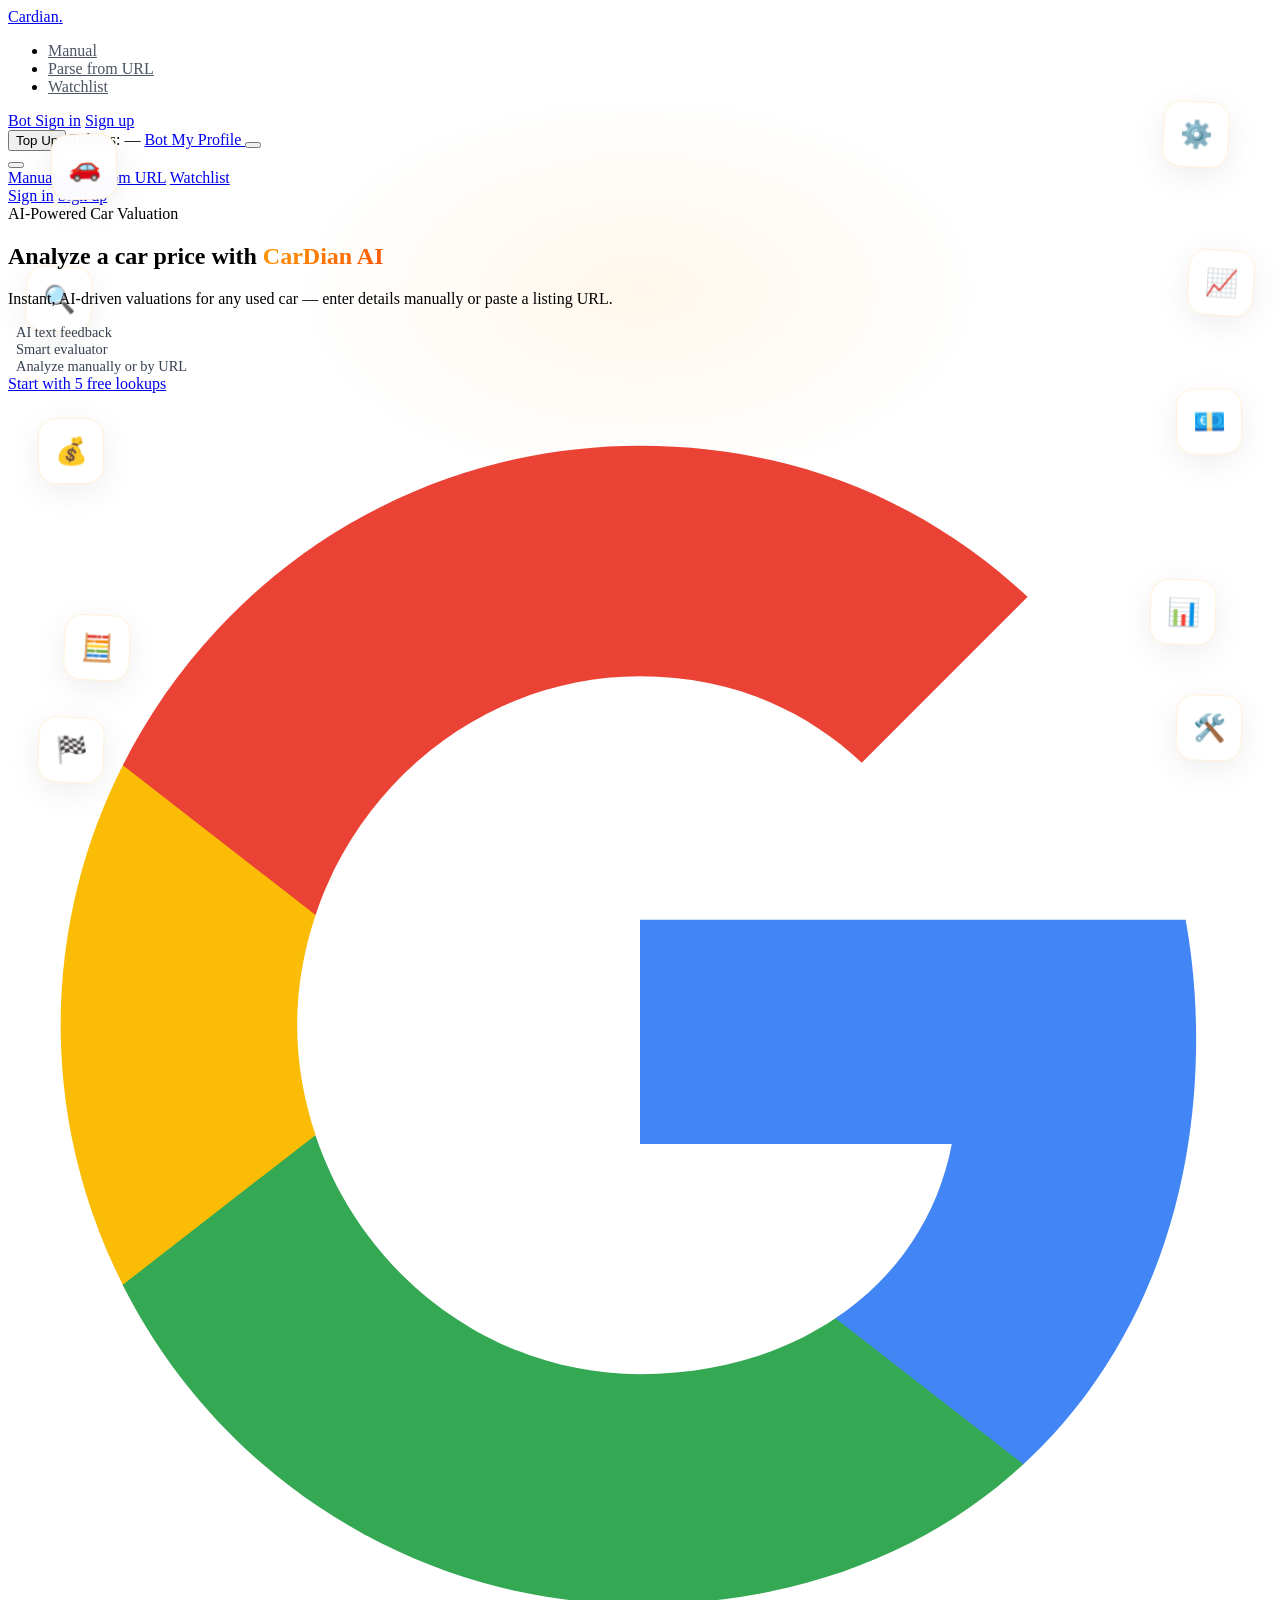
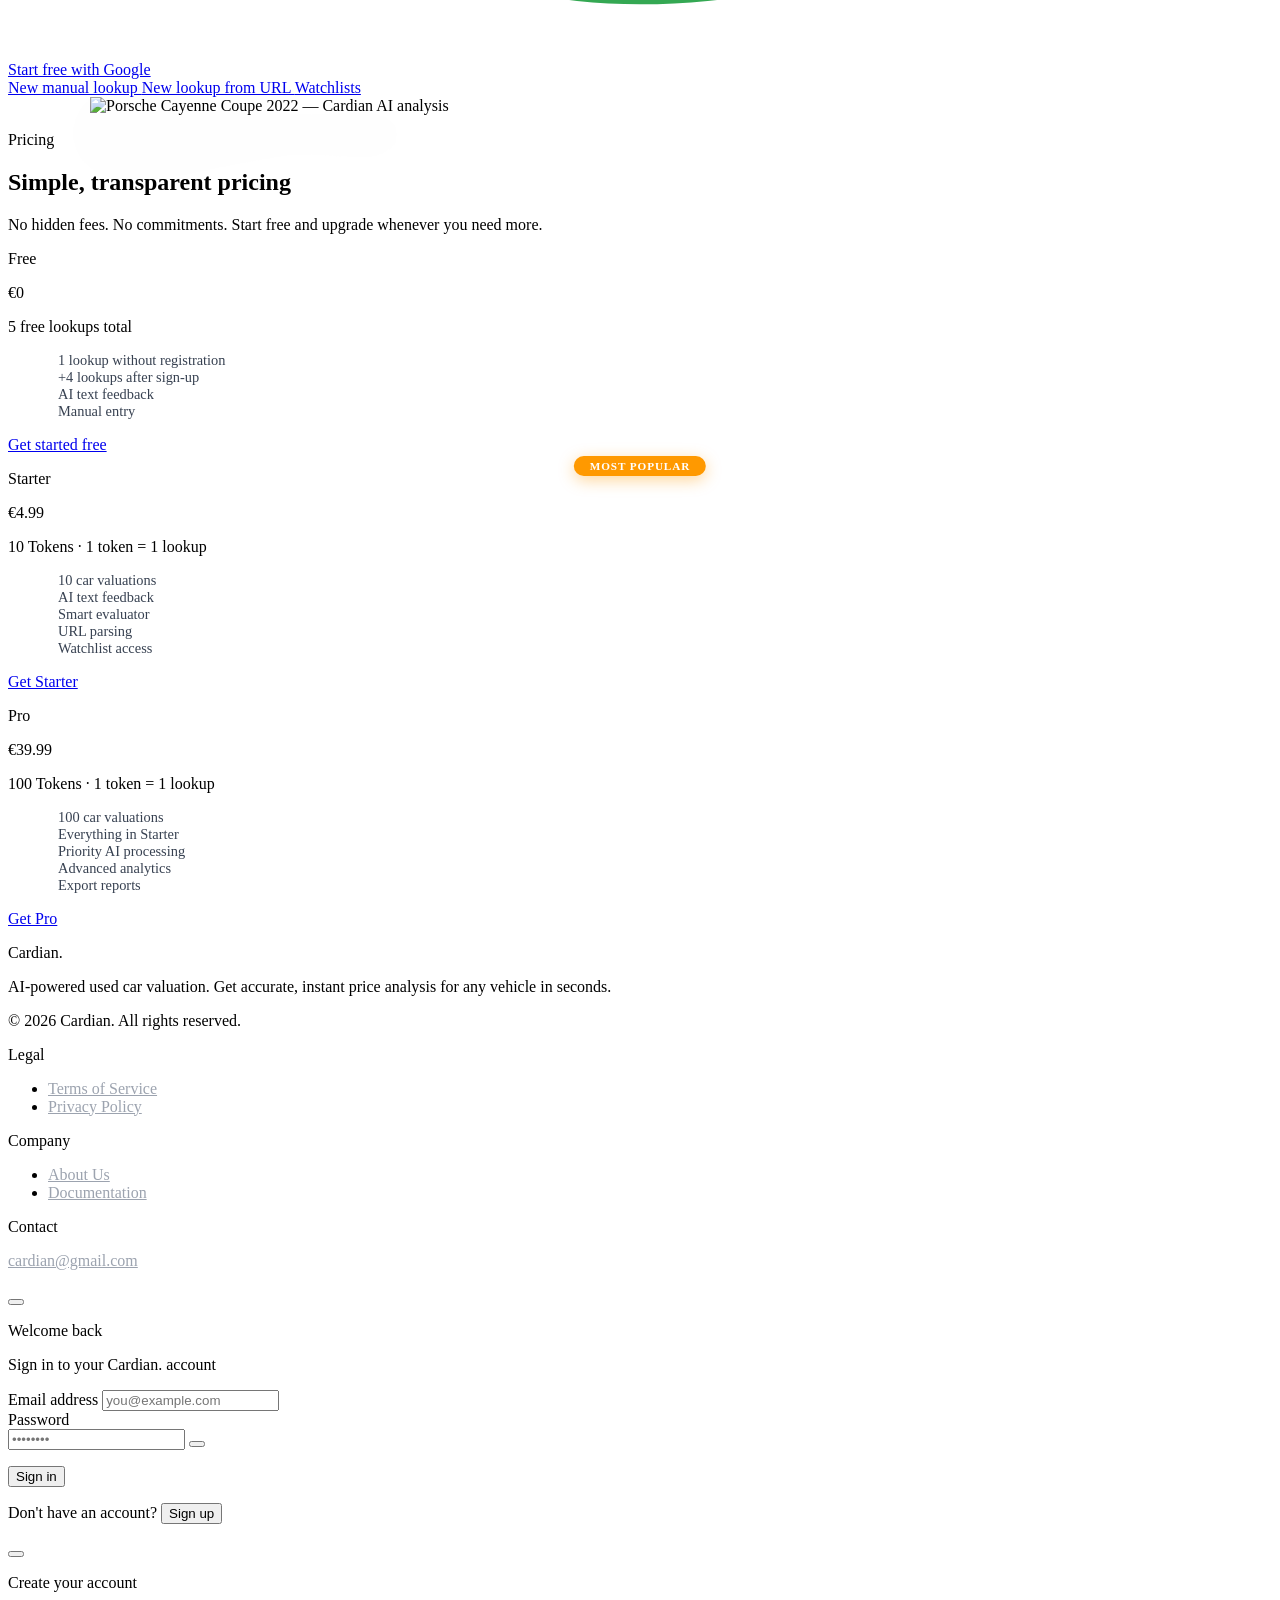
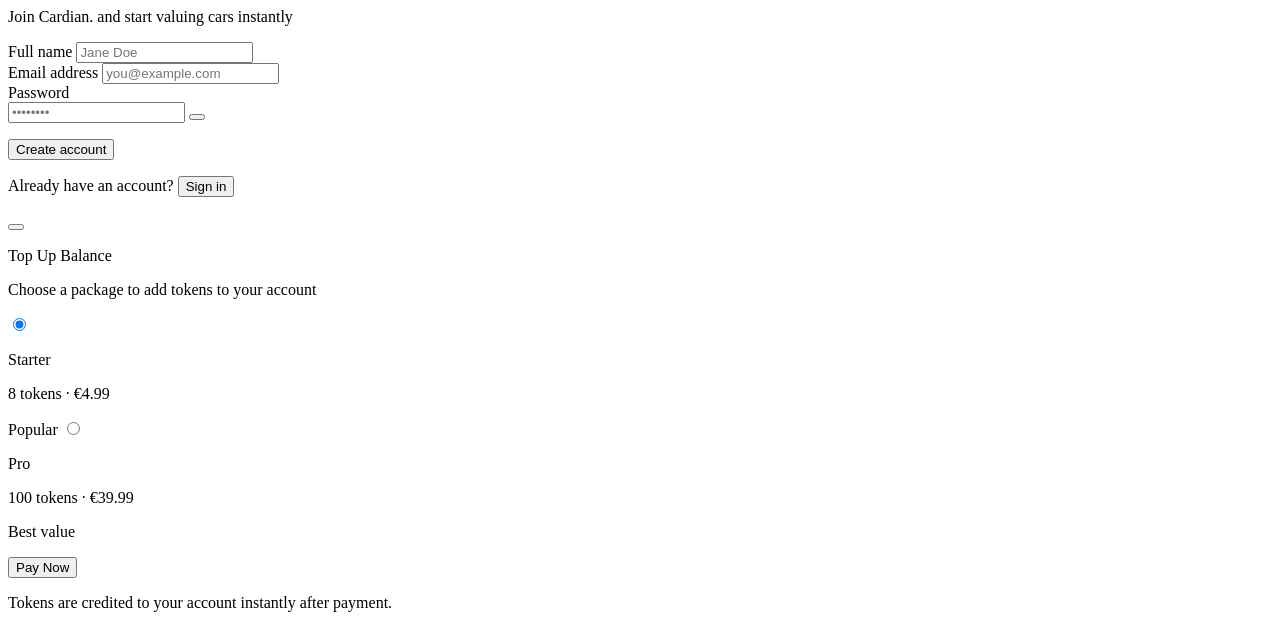
==== frontend/index.html @ 93fd0ac0 "cardian: main logic completed" ====
<!DOCTYPE html>
<html lang="en">

<head>
  <meta charset="UTF-8" />
  <meta name="viewport" content="width=device-width, initial-scale=1.0" />
  <title>Cardian — AI-Powered Used Car Valuation</title>
  <meta name="description"
    content="Cardian uses advanced AI to give you accurate used car valuations instantly. Analyze any vehicle manually or by URL in seconds." />
  <meta name="keywords" content="car valuation, AI car price, used car value, auto appraisal" />

  <!-- Tailwind CSS CDN -->
  <script src="https://cdn.tailwindcss.com"></script>
  <script>
    tailwind.config = {
      theme: {
        extend: {
          colors: { brand: '#ff9900' },
          fontFamily: { sans: ['Inter', 'ui-sans-serif', 'system-ui', 'sans-serif'] }
        }
      }
    }
  </script>

  <!-- Lucide Icons CDN -->
  <script src="https://unpkg.com/lucide@latest"></script>

  <!-- Google Fonts: Inter -->
  <link rel="preconnect" href="https://fonts.googleapis.com" />
  <link rel="preconnect" href="https://fonts.gstatic.com" crossorigin />
  <link href="https://fonts.googleapis.com/css2?family=Inter:wght@400;500;600;700;800;900&display=swap"
    rel="stylesheet" />

  <!-- Custom Styles -->
  <link rel="stylesheet" href="./css/style.css" />
</head>

<body class="bg-white font-sans text-gray-900 antialiased overflow-x-hidden">

  <!-- ══════════════════════════════════════════
     NAVIGATION BAR — Sticky, backdrop blur
     ══════════════════════════════════════════ -->
  <header id="navbar"
    class="fixed top-0 left-0 right-0 z-50 border-b border-gray-100 bg-white/80 backdrop-blur-md transition-shadow duration-300">
    <nav class="max-w-7xl mx-auto px-6 h-16 flex items-center justify-between">

      <!-- Brand -->
      <a href="#" id="brand-logo" class="text-xl font-extrabold tracking-tight text-gray-900">
        Cardian<span class="text-[#ff9900]">.</span>
      </a>

      <!-- Desktop Links -->
      <ul class="hidden md:flex items-center gap-8 text-sm font-medium">
        <li><a href="./manual_lookups.html" id="nav-manual" class="nav-link">Manual</a></li>
        <li><a href="./parsed_lookups.html" id="nav-parse" class="nav-link">Parse from URL</a></li>
        <li><a href="./watchlists.html" id="nav-watchlist" class="nav-link">Watchlist</a></li>
      </ul>

      <!-- Desktop Auth Buttons -->
      <div class="hidden md:flex items-center gap-3" id="auth-buttons-guest">
        <a href="https://t.me/CarDianAI_bot" target="_blank" rel="noopener noreferrer" class="px-3 py-1.5 text-sm font-semibold text-white rounded-lg bg-[#229ED9] hover:bg-[#1a8bbf] hover:scale-105 transition-all duration-200 flex items-center gap-1.5">
          <i data-lucide="send" class="w-4 h-4"></i>
          Bot
        </a>
        <a href="#" id="btn-signin"
          class="px-4 py-2 text-sm font-medium text-gray-700 hover:text-gray-900 transition-colors">Sign in</a>
        <a href="#" id="btn-signup"
          class="px-4 py-2 text-sm font-semibold text-white rounded-lg bg-[#ff9900] hover:scale-105 hover:shadow-lg hover:shadow-orange-200 transition-all duration-200 shadow-md shadow-orange-100">Sign
          up</a>
      </div>

      <!-- Desktop Auth — Authenticated State (hidden by default) -->
      <div class="hidden items-center gap-2" id="auth-buttons-user">
        <!-- Top Up Button -->
        <button id="btn-topup" class="px-3 py-1.5 text-sm font-semibold text-[#ff9900] border border-[#ff9900] rounded-lg hover:bg-orange-50 transition-all duration-200 flex items-center gap-1.5">
          <i data-lucide="plus-circle" class="w-4 h-4"></i>
          Top Up
        </button>
        <!-- Token Balance -->
        <span id="header-balance" class="text-sm font-bold text-gray-900 px-2">Tokens: —</span>
        <!-- Bot Button -->
        <a href="https://t.me/CarDianAI_bot" target="_blank" rel="noopener noreferrer" id="btn-bot" class="px-3 py-1.5 text-sm font-semibold text-white rounded-lg bg-[#229ED9] hover:bg-[#1a8bbf] hover:scale-105 transition-all duration-200 flex items-center gap-1.5">
          <i data-lucide="send" class="w-4 h-4"></i>
          Bot
        </a>
        <a href="./profile.html" id="btn-dashboard" class="px-3 py-1.5 text-sm font-semibold text-white rounded-lg bg-[#ff9900] hover:scale-105 hover:shadow-lg hover:shadow-orange-200 transition-all duration-200 shadow-md shadow-orange-100 flex items-center gap-1.5">
          <i data-lucide="user-circle" class="w-4 h-4"></i>
          My Profile
        </a>
        <button id="btn-logout" class="p-2 text-gray-500 hover:text-red-600 border border-gray-200 rounded-lg hover:border-red-200 hover:bg-red-50 transition-all duration-200 flex items-center" aria-label="Log out">
          <i data-lucide="log-out" class="w-4 h-4"></i>
        </button>
      </div>

      <!-- Mobile Hamburger -->
      <button id="menu-btn" class="md:hidden p-2 rounded-lg hover:bg-gray-100 transition-colors"
        aria-label="Toggle menu" aria-expanded="false">
        <i data-lucide="menu" class="w-5 h-5"></i>
      </button>
    </nav>

    <!-- Mobile Dropdown Menu -->
    <div id="mobile-menu"
      class="hidden md:hidden border-t border-gray-100 bg-white/95 backdrop-blur-md px-6 py-4 space-y-1">
      <a href="./manual_lookups.html"
        class="block text-sm font-medium text-gray-700 hover:text-[#ff9900] py-2.5 transition-colors">Manual</a>
      <a href="./parsed_lookups.html" class="block text-sm font-medium text-gray-700 hover:text-[#ff9900] py-2.5 transition-colors">Parse
        from URL</a>
      <a href="./watchlists.html"
        class="block text-sm font-medium text-gray-700 hover:text-[#ff9900] py-2.5 transition-colors">Watchlist</a>
      <div class="flex gap-3 pt-3 border-t border-gray-100 mt-3">
        <a href="#"
          class="flex-1 text-center px-4 py-2.5 text-sm font-medium border border-gray-200 rounded-lg hover:bg-gray-50 transition-colors">Sign
          in</a>
        <a href="#"
          class="flex-1 text-center px-4 py-2.5 text-sm font-semibold text-white rounded-lg bg-[#ff9900] hover:brightness-110 transition-all">Sign
          up</a>
      </div>
    </div>
  </header>

  <main>

    <!-- ══════════════════════════════════════════
     HERO SECTION
     ══════════════════════════════════════════ -->
    <section id="hero" class="relative flex flex-col items-center py-32 px-6 overflow-hidden">

      <!-- Floating Emoji Cards (animated via CSS + JS) -->
      <div class="floating-cards" aria-hidden="true">
        <div class="float-card fc1" data-float>🚗</div>
        <div class="float-card fc2" data-float>💰</div>
        <div class="float-card fc3" data-float>⚙️</div>
        <div class="float-card fc4" data-float>💶</div>
        <div class="float-card fc5" data-float>🧮</div>
        <div class="float-card fc6" data-float>📊</div>
        <div class="float-card fc7" data-float>🔍</div>
        <div class="float-card fc8" data-float>📈</div>
        <div class="float-card fc9" data-float>🏁</div>
        <div class="float-card fc10" data-float>🛠️</div>
      </div>

      <!-- Radial glow background -->
      <div class="hero-glow" aria-hidden="true"></div>

      <!-- Badge pill -->
      <div
        class="fade-up relative z-10 mt-24 mb-6 inline-flex items-center gap-2 px-4 py-2 rounded-full bg-orange-50 border border-orange-100 text-sm font-semibold text-[#ff9900]">
        <i data-lucide="zap" class="w-4 h-4 fill-[#ff9900]"></i>
        AI-Powered Car Valuation
      </div>

      <!-- H1 Headline -->
      <h1
        class="fade-up d1 relative z-10 text-center text-5xl sm:text-6xl lg:text-7xl font-extrabold tracking-tight leading-[1.1] max-w-4xl">
        Analyze a car price with
        <span class="brand-highlight"> CarDian AI</span>
      </h1>

      <!-- Sub-paragraph -->
      <p class="fade-up d2 relative z-10 mt-6 text-center text-lg text-gray-500 max-w-xl leading-relaxed">
        Instant, AI-driven valuations for any used car — enter details manually or paste a listing URL.
      </p>

      <!-- Feature pills row -->
      <div class="fade-up d2 relative z-10 mt-8 flex flex-wrap justify-center gap-x-8 gap-y-3">
        <div class="feature-pill">
          <i data-lucide="check-circle" class="w-5 h-5 text-[#ff9900] flex-shrink-0"></i>
          <span>AI text feedback</span>
        </div>
        <div class="feature-pill">
          <i data-lucide="check-circle" class="w-5 h-5 text-[#ff9900] flex-shrink-0"></i>
          <span>Smart evaluator</span>
        </div>
        <div class="feature-pill">
          <i data-lucide="check-circle" class="w-5 h-5 text-[#ff9900] flex-shrink-0"></i>
          <span>Analyze manually or by URL</span>
        </div>
      </div>

      <!-- CTA Buttons (Guest) -->
      <div id="hero-cta-guest" class="fade-up d3 relative z-10 mt-10 flex flex-col sm:flex-row items-center gap-4 transition-opacity duration-300">
        <a href="#" id="cta-primary"
          class="cta-primary flex items-center gap-2.5 px-7 py-3.5 text-base font-bold text-white rounded-xl bg-[#ff9900] hover:scale-105 hover:shadow-2xl hover:shadow-orange-200 transition-all duration-200 shadow-lg shadow-orange-200">
          <i data-lucide="zap" class="w-5 h-5 fill-white"></i>
          Start with 5 free lookups
        </a>
        <a href="#" id="cta-google"
          class="flex items-center gap-2.5 px-7 py-3.5 text-base font-semibold text-gray-700 rounded-xl bg-white border border-gray-200 hover:scale-105 hover:shadow-lg hover:border-gray-300 transition-all duration-200 shadow-sm">
          <!-- Google G SVG -->
          <svg class="w-5 h-5 flex-shrink-0" viewBox="0 0 24 24" xmlns="http://www.w3.org/2000/svg">
            <path d="M22.56 12.25c0-.78-.07-1.53-.2-2.25H12v4.26h5.92c-.26 1.37-1.04 2.53-2.21 3.31v2.77h3.57c2.08-1.92 3.28-4.74 3.28-8.09z" fill="#4285F4" />
            <path d="M12 23c2.97 0 5.46-.98 7.28-2.66l-3.57-2.77c-.98.66-2.23 1.06-3.71 1.06-2.86 0-5.29-1.93-6.16-4.53H2.18v2.84C3.99 20.53 7.7 23 12 23z" fill="#34A853" />
            <path d="M5.84 14.09c-.22-.66-.35-1.36-.35-2.09s.13-1.43.35-2.09V7.07H2.18C1.43 8.55 1 10.22 1 12s.43 3.45 1.18 4.93l3.66-2.84z" fill="#FBBC05" />
            <path d="M12 5.38c1.62 0 3.06.56 4.21 1.64l3.15-3.15C17.45 2.09 14.97 1 12 1 7.7 1 3.99 3.47 2.18 7.07l3.66 2.84c.87-2.6 3.3-4.53 6.16-4.53z" fill="#EA4335" />
          </svg>
          Start free with Google
        </a>
      </div>

      <!-- CTA Buttons (Authenticated) -->
      <div id="hero-cta-user" class="hidden fade-up d3 relative z-10 mt-10 flex-col sm:flex-row items-center justify-center flex-wrap gap-4 transition-opacity duration-300">
        <a href="./manual_lookups.html" class="flex items-center gap-2.5 px-6 py-3.5 text-base font-bold text-white rounded-xl bg-[#ff9900] hover:scale-105 hover:shadow-2xl hover:shadow-orange-200 transition-all duration-200 shadow-lg shadow-orange-200 w-full sm:w-auto">
          <i data-lucide="zap" class="w-5 h-5 fill-white"></i>
          New manual lookup
        </a>
        <a href="./parsed_lookups.html" class="flex items-center gap-2.5 px-6 py-3.5 text-base font-semibold text-gray-700 rounded-xl bg-white border border-gray-200 hover:scale-105 hover:shadow-lg hover:border-gray-300 transition-all duration-200 shadow-sm w-full sm:w-auto">
          <i data-lucide="link" class="w-5 h-5"></i>
          New lookup from URL
        </a>
        <a href="./watchlists.html" class="flex items-center gap-2.5 px-6 py-3.5 text-base font-semibold text-gray-700 rounded-xl bg-white border border-gray-200 hover:scale-105 hover:shadow-lg hover:border-gray-300 transition-all duration-200 shadow-sm w-full sm:w-auto">
          <i data-lucide="bookmark" class="w-5 h-5"></i>
          Watchlists
        </a>
      </div>

      <!-- ── Hero Image ── -->
      <div class="fade-up d4 hero-img-wrap mt-20">
        <img src="./assets/images/car_photo_for_main_page.png" alt="Porsche Cayenne Coupe 2022 — Cardian AI analysis"
          class="car-img" loading="eager" />
      </div>

    </section>

    <!-- ══════════════════════════════════════════
     PRICING SECTION
     ══════════════════════════════════════════ -->
    <section id="pricing" class="bg-gray-50 py-24 px-6">
      <div class="max-w-6xl mx-auto">

        <!-- Section header -->
        <div class="text-center mb-16">
          <p class="text-[#ff9900] font-semibold text-sm uppercase tracking-widest mb-3">Pricing</p>
          <h2 class="text-4xl sm:text-5xl font-extrabold tracking-tight">Simple, transparent pricing</h2>
          <p class="mt-4 text-lg text-gray-500 max-w-xl mx-auto">No hidden fees. No commitments. Start free and upgrade
            whenever you need more.</p>
        </div>

        <!-- 3-Column Pricing Grid -->
        <div class="grid grid-cols-1 md:grid-cols-3 gap-8 items-start">

          <!-- ── Free ── -->
          <div
            class="pricing-card bg-white rounded-2xl border border-gray-200 p-8 shadow-sm hover:shadow-xl transition-all duration-300 hover:-translate-y-1">
            <p class="text-sm font-semibold text-gray-400 uppercase tracking-wider mb-3">Free</p>
            <div class="flex items-end gap-1 mb-1">
              <span class="text-5xl font-extrabold text-gray-900">€0</span>
            </div>
            <p class="text-gray-400 text-sm mt-1 mb-8">5 free lookups total</p>
            <ul class="space-y-4 mb-10">
              <li class="price-feature">
                <i data-lucide="check" class="w-4 h-4 text-[#ff9900] flex-shrink-0"></i>
                <span>1 lookup without registration</span>
              </li>
              <li class="price-feature">
                <i data-lucide="check" class="w-4 h-4 text-[#ff9900] flex-shrink-0"></i>
                <span>+4 lookups after sign-up</span>
              </li>
              <li class="price-feature">
                <i data-lucide="check" class="w-4 h-4 text-[#ff9900] flex-shrink-0"></i>
                <span>AI text feedback</span>
              </li>
              <li class="price-feature">
                <i data-lucide="check" class="w-4 h-4 text-[#ff9900] flex-shrink-0"></i>
                <span>Manual entry</span>
              </li>
            </ul>
            <a href="#" id="pricing-free-cta"
              class="block w-full text-center py-3 rounded-xl font-semibold text-gray-700 border border-gray-200 hover:bg-gray-50 hover:border-gray-300 transition-all duration-200">
              Get started free
            </a>
          </div>

          <!-- ── Starter (Most Popular — highlighted) ── -->
          <div
            class="pricing-card relative bg-white rounded-2xl border-2 border-[#ff9900] p-8 shadow-xl shadow-orange-100 hover:-translate-y-1 transition-all duration-300">
            <!-- Popular badge -->
            <div class="popular-badge">Most Popular</div>

            <p class="text-sm font-semibold text-[#ff9900] uppercase tracking-wider mb-3">Starter</p>
            <div class="flex items-end gap-1 mb-1">
              <span class="text-5xl font-extrabold text-gray-900">€4.99</span>
            </div>
            <p class="text-gray-400 text-sm mt-1 mb-8">10 Tokens · 1 token = 1 lookup</p>
            <ul class="space-y-4 mb-10">
              <li class="price-feature">
                <i data-lucide="check" class="w-4 h-4 text-[#ff9900] flex-shrink-0"></i>
                <span>10 car valuations</span>
              </li>
              <li class="price-feature">
                <i data-lucide="check" class="w-4 h-4 text-[#ff9900] flex-shrink-0"></i>
                <span>AI text feedback</span>
              </li>
              <li class="price-feature">
                <i data-lucide="check" class="w-4 h-4 text-[#ff9900] flex-shrink-0"></i>
                <span>Smart evaluator</span>
              </li>
              <li class="price-feature">
                <i data-lucide="check" class="w-4 h-4 text-[#ff9900] flex-shrink-0"></i>
                <span>URL parsing</span>
              </li>
              <li class="price-feature">
                <i data-lucide="check" class="w-4 h-4 text-[#ff9900] flex-shrink-0"></i>
                <span>Watchlist access</span>
              </li>
            </ul>
            <a href="#" id="pricing-starter-cta"
              class="block w-full text-center py-3 rounded-xl font-bold text-white bg-[#ff9900] hover:brightness-110 hover:scale-105 hover:shadow-lg hover:shadow-orange-200 transition-all duration-200">
              Get Starter
            </a>
          </div>

          <!-- ── Pro ── -->
          <div
            class="pricing-card bg-white rounded-2xl border border-gray-200 p-8 shadow-sm hover:shadow-xl transition-all duration-300 hover:-translate-y-1">
            <p class="text-sm font-semibold text-gray-400 uppercase tracking-wider mb-3">Pro</p>
            <div class="flex items-end gap-1 mb-1">
              <span class="text-5xl font-extrabold text-gray-900">€39.99</span>
            </div>
            <p class="text-gray-400 text-sm mt-1 mb-8">100 Tokens · 1 token = 1 lookup</p>
            <ul class="space-y-4 mb-10">
              <li class="price-feature">
                <i data-lucide="check" class="w-4 h-4 text-[#ff9900] flex-shrink-0"></i>
                <span>100 car valuations</span>
              </li>
              <li class="price-feature">
                <i data-lucide="check" class="w-4 h-4 text-[#ff9900] flex-shrink-0"></i>
                <span>Everything in Starter</span>
              </li>
              <li class="price-feature">
                <i data-lucide="check" class="w-4 h-4 text-[#ff9900] flex-shrink-0"></i>
                <span>Priority AI processing</span>
              </li>
              <li class="price-feature">
                <i data-lucide="check" class="w-4 h-4 text-[#ff9900] flex-shrink-0"></i>
                <span>Advanced analytics</span>
              </li>
              <li class="price-feature">
                <i data-lucide="check" class="w-4 h-4 text-[#ff9900] flex-shrink-0"></i>
                <span>Export reports</span>
              </li>
            </ul>
            <a href="#" id="pricing-pro-cta"
              class="block w-full text-center py-3 rounded-xl font-semibold text-gray-700 border border-gray-200 hover:bg-gray-50 hover:border-gray-300 transition-all duration-200">
              Get Pro
            </a>
          </div>

        </div>
      </div>
    </section>

  </main>

  <!-- ══════════════════════════════════════════
     FOOTER
     ══════════════════════════════════════════ -->
  <footer class="bg-gray-900 text-gray-400 py-16 px-6">
    <div class="max-w-7xl mx-auto grid grid-cols-1 sm:grid-cols-2 lg:grid-cols-4 gap-12">

      <!-- Column 1: Brand -->
      <div>
        <p class="text-2xl font-extrabold text-white mb-3">
          Cardian<span class="text-[#ff9900]">.</span>
        </p>
        <p class="text-sm leading-relaxed text-gray-500">
          AI-powered used car valuation. Get accurate, instant price analysis for any vehicle in seconds.
        </p>
        <p class="mt-6 text-xs text-gray-600">© 2026 Cardian. All rights reserved.</p>
      </div>

      <!-- Column 2: Legal -->
      <div>
        <p class="text-sm font-semibold text-white uppercase tracking-wider mb-5">Legal</p>
        <ul class="space-y-3 text-sm">
          <li><a href="#" class="footer-link">Terms of Service</a></li>
          <li><a href="#" class="footer-link">Privacy Policy</a></li>
        </ul>
      </div>

      <!-- Column 3: Company -->
      <div>
        <p class="text-sm font-semibold text-white uppercase tracking-wider mb-5">Company</p>
        <ul class="space-y-3 text-sm">
          <li><a href="#" class="footer-link">About Us</a></li>
          <li><a href="#" class="footer-link">Documentation</a></li>
        </ul>
      </div>

      <!-- Column 4: Contact -->
      <div>
        <p class="text-sm font-semibold text-white uppercase tracking-wider mb-3">Contact</p>
        <a href="mailto:cardian@gmail.com"
          class="footer-link text-sm block mb-4 hover:text-[#ff9900] transition-colors">
          cardian@gmail.com
        </a>
        <div class="flex items-center justify-start gap-4">
          <div class="tip-wrap">
            <a href="#" class="social-icon" aria-label="Instagram">
              <i data-lucide="instagram" class="w-5 h-5"></i>
            </a>
            <span class="tip">Instagram</span>
          </div>
          <div class="tip-wrap">
            <a href="#" class="social-icon" aria-label="Facebook">
              <i data-lucide="facebook" class="w-5 h-5"></i>
            </a>
            <span class="tip">Facebook</span>
          </div>
          <div class="tip-wrap">
            <a href="mailto:cardian@gmail.com" class="social-icon" aria-label="Email">
              <i data-lucide="mail" class="w-5 h-5"></i>
            </a>
            <span class="tip">Email</span>
          </div>
          <div class="tip-wrap">
            <a href="#" class="social-icon" aria-label="WhatsApp">
              <i data-lucide="message-circle" class="w-5 h-5"></i>
            </a>
            <span class="tip">WhatsApp</span>
          </div>
          <div class="tip-wrap">
            <a href="#" class="social-icon" aria-label="Telegram">
              <i data-lucide="send" class="w-5 h-5"></i>
            </a>
            <span class="tip">Telegram</span>
          </div>
        </div>
      </div>

    </div>
  </footer>

  <!-- ══════════════════════════════════════════
     SIGN IN MODAL
     ══════════════════════════════════════════ -->
  <div id="modal-signin" class="fixed inset-0 z-[100] flex items-center justify-center p-4 hidden" role="dialog"
    aria-modal="true" aria-labelledby="signin-title">
    <!-- Backdrop -->
    <div id="modal-signin-backdrop" class="absolute inset-0 bg-black/50 backdrop-blur-sm"></div>

    <!-- Panel -->
    <div class="relative w-full max-w-md bg-white rounded-2xl shadow-2xl p-8 modal-panel">
      <!-- Close button -->
      <button id="modal-signin-close"
        class="absolute top-4 right-4 p-1.5 rounded-lg text-gray-400 hover:text-gray-700 hover:bg-gray-100 transition-colors"
        aria-label="Close">
        <i data-lucide="x" class="w-5 h-5"></i>
      </button>

      <!-- Header -->
      <div class="mb-7">
        <p class="text-2xl font-extrabold text-gray-900 mb-1" id="signin-title">Welcome back</p>
        <p class="text-sm text-gray-500">Sign in to your Cardian<span class="text-[#ff9900]">.</span> account</p>
      </div>

      <!-- Form -->
      <form id="form-signin" novalidate>
        <div class="space-y-4">
          <!-- Email -->
          <div>
            <label for="signin-email" class="block text-sm font-medium text-gray-700 mb-1.5">Email address</label>
            <input type="email" id="signin-email" name="email" autocomplete="email" placeholder="you@example.com"
              class="w-full px-4 py-2.5 text-sm text-gray-900 bg-white border border-gray-200 rounded-xl outline-none transition-all duration-200 focus:border-[#ff9900] focus:ring-2 focus:ring-[#ff9900]/20 placeholder-gray-400"
              required />
          </div>

          <!-- Password -->
          <div>
            <label for="signin-password" class="block text-sm font-medium text-gray-700 mb-1.5">Password</label>
            <div class="relative">
              <input type="password" id="signin-password" name="password" autocomplete="current-password"
                placeholder="••••••••"
                class="w-full px-4 py-2.5 pr-11 text-sm text-gray-900 bg-white border border-gray-200 rounded-xl outline-none transition-all duration-200 focus:border-[#ff9900] focus:ring-2 focus:ring-[#ff9900]/20 placeholder-gray-400"
                required />
              <button type="button"
                class="pw-toggle absolute right-3 top-1/2 -translate-y-1/2 text-gray-400 hover:text-gray-600 transition-colors"
                data-target="signin-password" aria-label="Toggle password visibility">
                <i data-lucide="eye" class="w-4 h-4"></i>
              </button>
            </div>
          </div>
        </div>

        <!-- Error message -->
        <p id="signin-error" class="mt-3 text-sm text-red-600 hidden"></p>

        <!-- Submit -->
        <button type="submit" id="signin-submit"
          class="mt-6 w-full py-3 text-sm font-bold text-white bg-[#ff9900] rounded-xl hover:brightness-110 hover:scale-[1.02] hover:shadow-lg hover:shadow-orange-200 active:scale-100 transition-all duration-200 shadow-md shadow-orange-100 disabled:opacity-60 disabled:cursor-not-allowed disabled:hover:scale-100">
          Sign in
        </button>
      </form>

      <!-- Toggle to Sign Up -->
      <p class="mt-6 text-center text-sm text-gray-500">
        Don't have an account?
        <button id="switch-to-signup" class="font-semibold text-[#ff9900] hover:underline transition-all">Sign
          up</button>
      </p>
    </div>
  </div>

  <!-- ══════════════════════════════════════════
     SIGN UP MODAL
     ══════════════════════════════════════════ -->
  <div id="modal-signup" class="fixed inset-0 z-[100] flex items-center justify-center p-4 hidden" role="dialog"
    aria-modal="true" aria-labelledby="signup-title">
    <!-- Backdrop -->
    <div id="modal-signup-backdrop" class="absolute inset-0 bg-black/50 backdrop-blur-sm"></div>

    <!-- Panel -->
    <div class="relative w-full max-w-md bg-white rounded-2xl shadow-2xl p-8 modal-panel">
      <!-- Close button -->
      <button id="modal-signup-close"
        class="absolute top-4 right-4 p-1.5 rounded-lg text-gray-400 hover:text-gray-700 hover:bg-gray-100 transition-colors"
        aria-label="Close">
        <i data-lucide="x" class="w-5 h-5"></i>
      </button>

      <!-- Header -->
      <div class="mb-7">
        <p class="text-2xl font-extrabold text-gray-900 mb-1" id="signup-title">Create your account</p>
        <p class="text-sm text-gray-500">Join Cardian<span class="text-[#ff9900]">.</span> and start valuing cars
          instantly</p>
      </div>

      <!-- Form -->
      <form id="form-signup" novalidate>
        <div class="space-y-4">
          <!-- Full name -->
          <div>
            <label for="signup-fullname" class="block text-sm font-medium text-gray-700 mb-1.5">Full name</label>
            <input type="text" id="signup-fullname" name="full_name" autocomplete="name" placeholder="Jane Doe"
              class="w-full px-4 py-2.5 text-sm text-gray-900 bg-white border border-gray-200 rounded-xl outline-none transition-all duration-200 focus:border-[#ff9900] focus:ring-2 focus:ring-[#ff9900]/20 placeholder-gray-400"
              required />
          </div>

          <!-- Email -->
          <div>
            <label for="signup-email" class="block text-sm font-medium text-gray-700 mb-1.5">Email address</label>
            <input type="email" id="signup-email" name="email" autocomplete="email" placeholder="you@example.com"
              class="w-full px-4 py-2.5 text-sm text-gray-900 bg-white border border-gray-200 rounded-xl outline-none transition-all duration-200 focus:border-[#ff9900] focus:ring-2 focus:ring-[#ff9900]/20 placeholder-gray-400"
              required />
          </div>

          <!-- Password -->
          <div>
            <label for="signup-password" class="block text-sm font-medium text-gray-700 mb-1.5">Password</label>
            <div class="relative">
              <input type="password" id="signup-password" name="password" autocomplete="new-password"
                placeholder="••••••••"
                class="w-full px-4 py-2.5 pr-11 text-sm text-gray-900 bg-white border border-gray-200 rounded-xl outline-none transition-all duration-200 focus:border-[#ff9900] focus:ring-2 focus:ring-[#ff9900]/20 placeholder-gray-400"
                required />
              <button type="button"
                class="pw-toggle absolute right-3 top-1/2 -translate-y-1/2 text-gray-400 hover:text-gray-600 transition-colors"
                data-target="signup-password" aria-label="Toggle password visibility">
                <i data-lucide="eye" class="w-4 h-4"></i>
              </button>
            </div>
          </div>
        </div>

        <!-- Error message -->
        <p id="signup-error" class="mt-3 text-sm text-red-600 hidden"></p>

        <!-- Submit -->
        <button type="submit" id="signup-submit"
          class="mt-6 w-full py-3 text-sm font-bold text-white bg-[#ff9900] rounded-xl hover:brightness-110 hover:scale-[1.02] hover:shadow-lg hover:shadow-orange-200 active:scale-100 transition-all duration-200 shadow-md shadow-orange-100 disabled:opacity-60 disabled:cursor-not-allowed disabled:hover:scale-100">
          Create account
        </button>
      </form>

      <!-- Toggle to Sign In -->
      <p class="mt-6 text-center text-sm text-gray-500">
        Already have an account?
        <button id="switch-to-signin" class="font-semibold text-[#ff9900] hover:underline transition-all">Sign
          in</button>
      </p>
    </div>
  </div>

  <!-- ══════════════════════════════════════════
       TOP UP MODAL
       ══════════════════════════════════════════ -->
  <div id="modal-topup" class="fixed inset-0 z-[100] flex items-center justify-center p-4 hidden" role="dialog" aria-modal="true" aria-labelledby="topup-title">
    <div id="modal-topup-backdrop" class="absolute inset-0 bg-black/50 backdrop-blur-sm"></div>
    <div class="relative w-full max-w-md bg-white rounded-2xl shadow-2xl p-8 modal-panel">
      <button id="modal-topup-close" class="absolute top-4 right-4 p-1.5 rounded-lg text-gray-400 hover:text-gray-700 hover:bg-gray-100 transition-colors" aria-label="Close">
        <i data-lucide="x" class="w-5 h-5"></i>
      </button>
      <div class="mb-7">
        <p class="text-2xl font-extrabold text-gray-900 mb-1" id="topup-title">Top Up Balance</p>
        <p class="text-sm text-gray-500">Choose a package to add tokens to your account</p>
      </div>
      <div class="space-y-3 mb-6">
        <label class="flex items-center gap-4 p-4 border-2 border-gray-200 rounded-xl cursor-pointer hover:border-[#ff9900] transition-all duration-200">
          <input type="radio" name="topup-plan" id="topup-starter" value="starter" class="accent-[#ff9900]" checked />
          <div class="flex-1">
            <p class="font-bold text-gray-900">Starter</p>
            <p class="text-sm text-gray-500">8 tokens &middot; &euro;4.99</p>
          </div>
          <span class="text-xs font-semibold text-white bg-[#ff9900] px-2.5 py-1 rounded-full">Popular</span>
        </label>
        <label class="flex items-center gap-4 p-4 border-2 border-gray-200 rounded-xl cursor-pointer hover:border-[#ff9900] transition-all duration-200">
          <input type="radio" name="topup-plan" id="topup-pro" value="pro" class="accent-[#ff9900]" />
          <div class="flex-1">
            <p class="font-bold text-gray-900">Pro</p>
            <p class="text-sm text-gray-500">100 tokens &middot; &euro;39.99</p>
          </div>
          <span class="text-xs font-semibold text-gray-500 border border-gray-200 px-2.5 py-1 rounded-full">Best value</span>
        </label>
      </div>
      <p id="topup-error" class="mb-4 text-sm text-red-600 hidden"></p>
      <button id="topup-submit" class="w-full py-3 text-sm font-bold text-white bg-[#ff9900] rounded-xl hover:brightness-110 hover:scale-[1.02] hover:shadow-lg hover:shadow-orange-200 active:scale-100 transition-all duration-200 shadow-md shadow-orange-100 disabled:opacity-60 disabled:cursor-not-allowed">
        Pay Now
      </button>
      <p class="mt-4 text-center text-xs text-gray-400">Tokens are credited to your account instantly after payment.</p>
    </div>
  </div>

  <!-- Main JS -->
  <script src="./js/main.js"></script>
</body>

</html>
---- frontend/css/style.css ----
/* ═══════════════════════════════════════════════════
   Cardian — style.css
   Custom animations, scrollbar, and component styles
   ═══════════════════════════════════════════════════ */

/* ── Scrollbar ── */
::-webkit-scrollbar {
    width: 6px
}

::-webkit-scrollbar-track {
    background: #f9fafb
}

::-webkit-scrollbar-thumb {
    background: #d1d5db;
    border-radius: 99px
}

::-webkit-scrollbar-thumb:hover {
    background: #ff9900
}

/* ── Selection highlight ── */
::selection {
    background: #ff990033;
    color: #111
}

/* ══════════════════════════════════════════
   NAVBAR
   ══════════════════════════════════════════ */
.nav-link {
    position: relative;
    color: #4b5563;
    transition: color .2s;
    padding-bottom: 2px;
}

.nav-link::after {
    content: '';
    position: absolute;
    bottom: -2px;
    left: 0;
    width: 0;
    height: 2px;
    background: #ff9900;
    border-radius: 99px;
    transition: width .25s cubic-bezier(.22, 1, .36, 1);
}

.nav-link:hover {
    color: #ff9900
}

.nav-link:hover::after {
    width: 100%
}

/* ══════════════════════════════════════════
   HERO SECTION
   ══════════════════════════════════════════ */

/* Radial glow behind the headline */
.hero-glow {
    position: absolute;
    top: 10%;
    left: 50%;
    transform: translateX(-50%);
    width: min(700px, 90vw);
    height: 400px;
    background: radial-gradient(ellipse at center, rgba(255, 153, 0, 0.08) 0%, transparent 70%);
    pointer-events: none;
    z-index: 0;
}

/* Orange gradient text for "CarDian AI" */
.brand-highlight {
    background: linear-gradient(135deg, #ff9900 0%, #ff5500 100%);
    -webkit-background-clip: text;
    -webkit-text-fill-color: transparent;
    background-clip: text;
}

/* Feature pills */
.feature-pill {
    display: flex;
    align-items: center;
    gap: .5rem;
    font-size: .9rem;
    font-weight: 500;
    color: #374151;
}

/* Subtle CTA pulse ring on the primary button */
.cta-primary {
    position: relative;
}

.cta-primary::before {
    content: '';
    position: absolute;
    inset: -4px;
    border-radius: 16px;
    background: #ff9900;
    opacity: 0;
    transition: opacity .3s;
    z-index: -1;
    filter: blur(12px);
}

.cta-primary:hover::before {
    opacity: 0.35
}

/* ══════════════════════════════════════════
   ENTRANCE ANIMATIONS
   ══════════════════════════════════════════ */
.fade-up {
    opacity: 0;
    transform: translateY(28px);
    animation: fadeUp .7s cubic-bezier(.22, 1, .36, 1) forwards;
}

.d1 {
    animation-delay: .1s
}

.d2 {
    animation-delay: .22s
}

.d3 {
    animation-delay: .36s
}

.d4 {
    animation-delay: .52s
}

@keyframes fadeUp {
    to {
        opacity: 1;
        transform: translateY(0)
    }
}

/* ══════════════════════════════════════════
   FLOATING EMOJI CARDS
   ══════════════════════════════════════════ */
.floating-cards {
    position: absolute;
    inset: 0;
    z-index: 0;
    pointer-events: none;
    user-select: none;
}

/* Ensure hero content renders above the float layer */
#hero>*:not(.floating-cards):not(.hero-glow) {
    position: relative;
    z-index: 1;
}

.float-card {
    position: absolute;
    width: 64px;
    height: 64px;
    background: rgba(255, 255, 255, 0.92);
    backdrop-filter: blur(8px);
    -webkit-backdrop-filter: blur(8px);
    border: 1px solid rgba(255, 153, 0, 0.15);
    border-radius: 18px;
    display: flex;
    align-items: center;
    justify-content: center;
    font-size: 1.65rem;
    box-shadow: 0 8px 32px rgba(0, 0, 0, 0.07), 0 0 0 1px rgba(255, 255, 255, 0.6) inset;
    /* JS will override transform via style; CSS handles the idle float */
    animation: floatY var(--dur, 5s) var(--delay, 0s) ease-in-out infinite;
}

/* Positions for each card — all hugging the side edges, clear of the center car photo */
.fc1 {
    top: 16%;
    left: 4%;
    --dur: 5.2s;
    --delay: 0s
}

.fc2 {
    top: 48%;
    left: 3%;
    --dur: 6.1s;
    --delay: 0.8s
}

.fc3 {
    top: 10%;
    right: 4%;
    --dur: 4.8s;
    --delay: 0.4s
}

.fc4 {
    top: 45%;
    right: 3%;
    --dur: 5.6s;
    --delay: 1.2s
}

.fc5 {
    top: 68%;
    left: 5%;
    --dur: 6.4s;
    --delay: 0.6s
}

.fc6 {
    top: 65%;
    right: 5%;
    --dur: 5.0s;
    --delay: 1.5s
}

.fc7 {
    top: 30%;
    left: 2%;
    --dur: 5.8s;
    --delay: 0.2s
}

.fc8 {
    top: 28%;
    right: 2%;
    --dur: 6.6s;
    --delay: 1.0s
}

.fc9 {
    top: 80%;
    left: 3%;
    --dur: 5.4s;
    --delay: 0.9s
}

.fc10 {
    top: 78%;
    right: 3%;
    --dur: 4.9s;
    --delay: 0.3s
}

@keyframes floatY {

    0%,
    100% {
        transform: translateY(0) rotate(0deg)
    }

    33% {
        transform: translateY(-14px) rotate(2deg)
    }

    66% {
        transform: translateY(-8px) rotate(-1deg)
    }
}

/* ══════════════════════════════════════════
   HERO IMAGE
   ══════════════════════════════════════════ */

.hero-img-wrap {
    position: relative;
    width: 100%;
    max-width: 1100px;
    margin-left: auto;
    margin-right: auto;
}

/* Car image — soft drop-shadow, no border */
.car-img {
    display: block;
    width: 100%;
    height: auto;
    object-fit: contain;
    filter: drop-shadow(0 28px 52px rgba(0, 0, 0, 0.12));
    position: relative;
    z-index: 1;
}

/* ══════════════════════════════════════════
   PRICING SECTION
   ══════════════════════════════════════════ */
.price-feature {
    display: flex;
    align-items: center;
    gap: .625rem;
    font-size: .9rem;
    color: #374151;
}

/* "Most Popular" orange badge — absolutely positioned above card top edge */
.popular-badge {
    position: absolute;
    top: -14px;
    left: 50%;
    transform: translateX(-50%);
    background: #ff9900;
    color: #fff;
    font-size: .7rem;
    font-weight: 700;
    letter-spacing: .08em;
    text-transform: uppercase;
    padding: 4px 16px;
    border-radius: 99px;
    white-space: nowrap;
    box-shadow: 0 4px 16px rgba(255, 153, 0, .4);
}

/* ══════════════════════════════════════════
   FOOTER
   ══════════════════════════════════════════ */
.footer-link {
    color: #9ca3af;
    transition: color .2s;
}

.footer-link:hover {
    color: #ff9900
}

.social-icon {
    color: #6b7280;
    transition: color .2s, transform .2s;
    display: inline-flex;
}

.social-icon:hover {
    color: #ff9900;
    transform: translateY(-3px)
}

/* Tooltip wrapper */
.tip-wrap {
    position: relative;
    display: inline-flex;
    flex-direction: column;
    align-items: flex-start;
}

.tip {
    position: absolute;
    bottom: calc(100% + 8px);
    left: 50%;
    transform: translateX(-50%) translateY(4px);
    background: #1f2937;
    color: #f9fafb;
    font-size: .7rem;
    font-weight: 500;
    padding: 4px 8px;
    border-radius: 6px;
    white-space: nowrap;
    pointer-events: none;
    opacity: 0;
    transition: opacity .18s, transform .18s;
    z-index: 10;
}

.tip::after {
    content: '';
    position: absolute;
    top: 100%;
    left: 50%;
    transform: translateX(-50%);
    border: 4px solid transparent;
    border-top-color: #1f2937;
}

.tip-wrap:hover .tip {
    opacity: 1;
    transform: translateX(-50%) translateY(0);
}

/* ══════════════════════════════════════════
   RESPONSIVE BREAKPOINTS
   ══════════════════════════════════════════ */
@media (max-width: 900px) {}

@media (max-width: 640px) {

    /* Hide outer float cards on small screens */
    .fc5,
    .fc6,
    .fc9,
    .fc10 {
        display: none
    }

    .float-card {
        width: 48px;
        height: 48px;
        font-size: 1.2rem;
        border-radius: 14px
    }

    .fc1 {
        left: 2%
    }

    .fc2 {
        left: 2%
    }

    .fc3 {
        right: 2%
    }

    .fc4 {
        right: 2%
    }

    .fc7 {
        left: 1%
    }

    .fc8 {
        right: 1%
    }
}
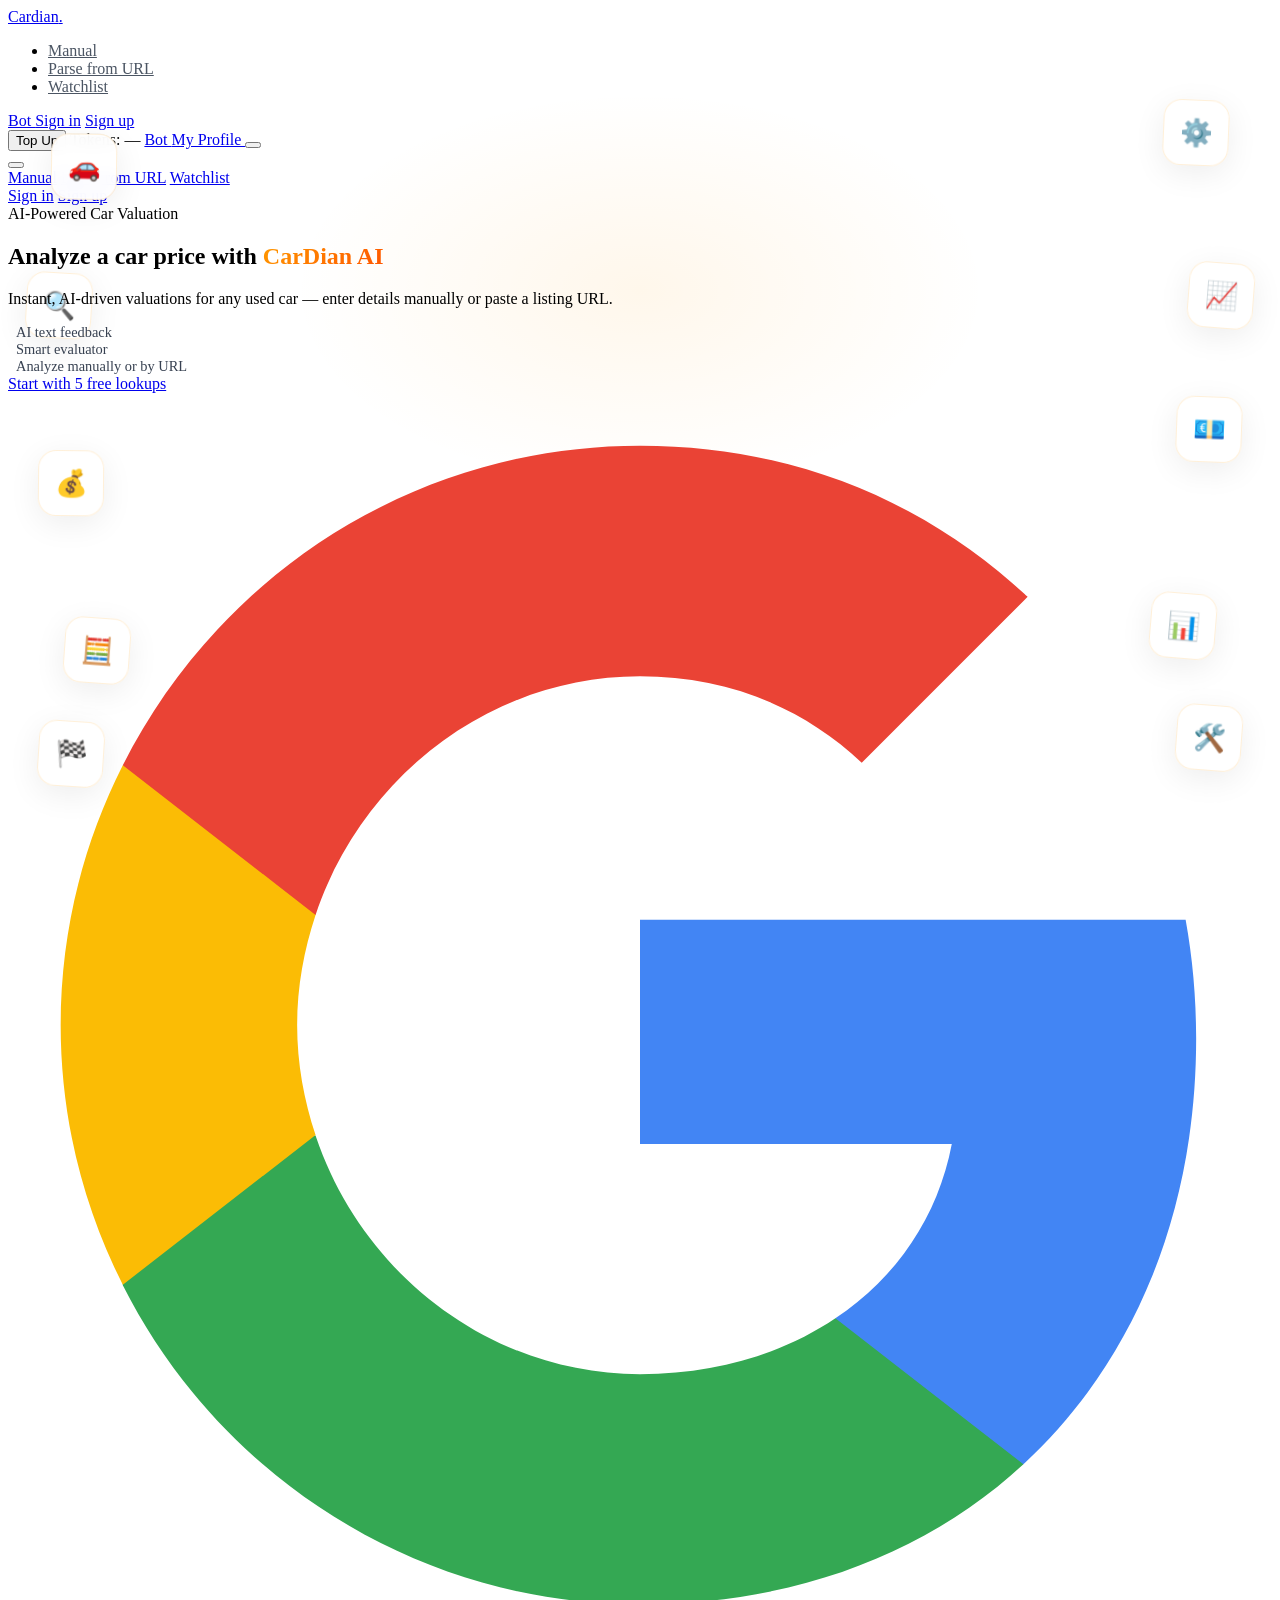
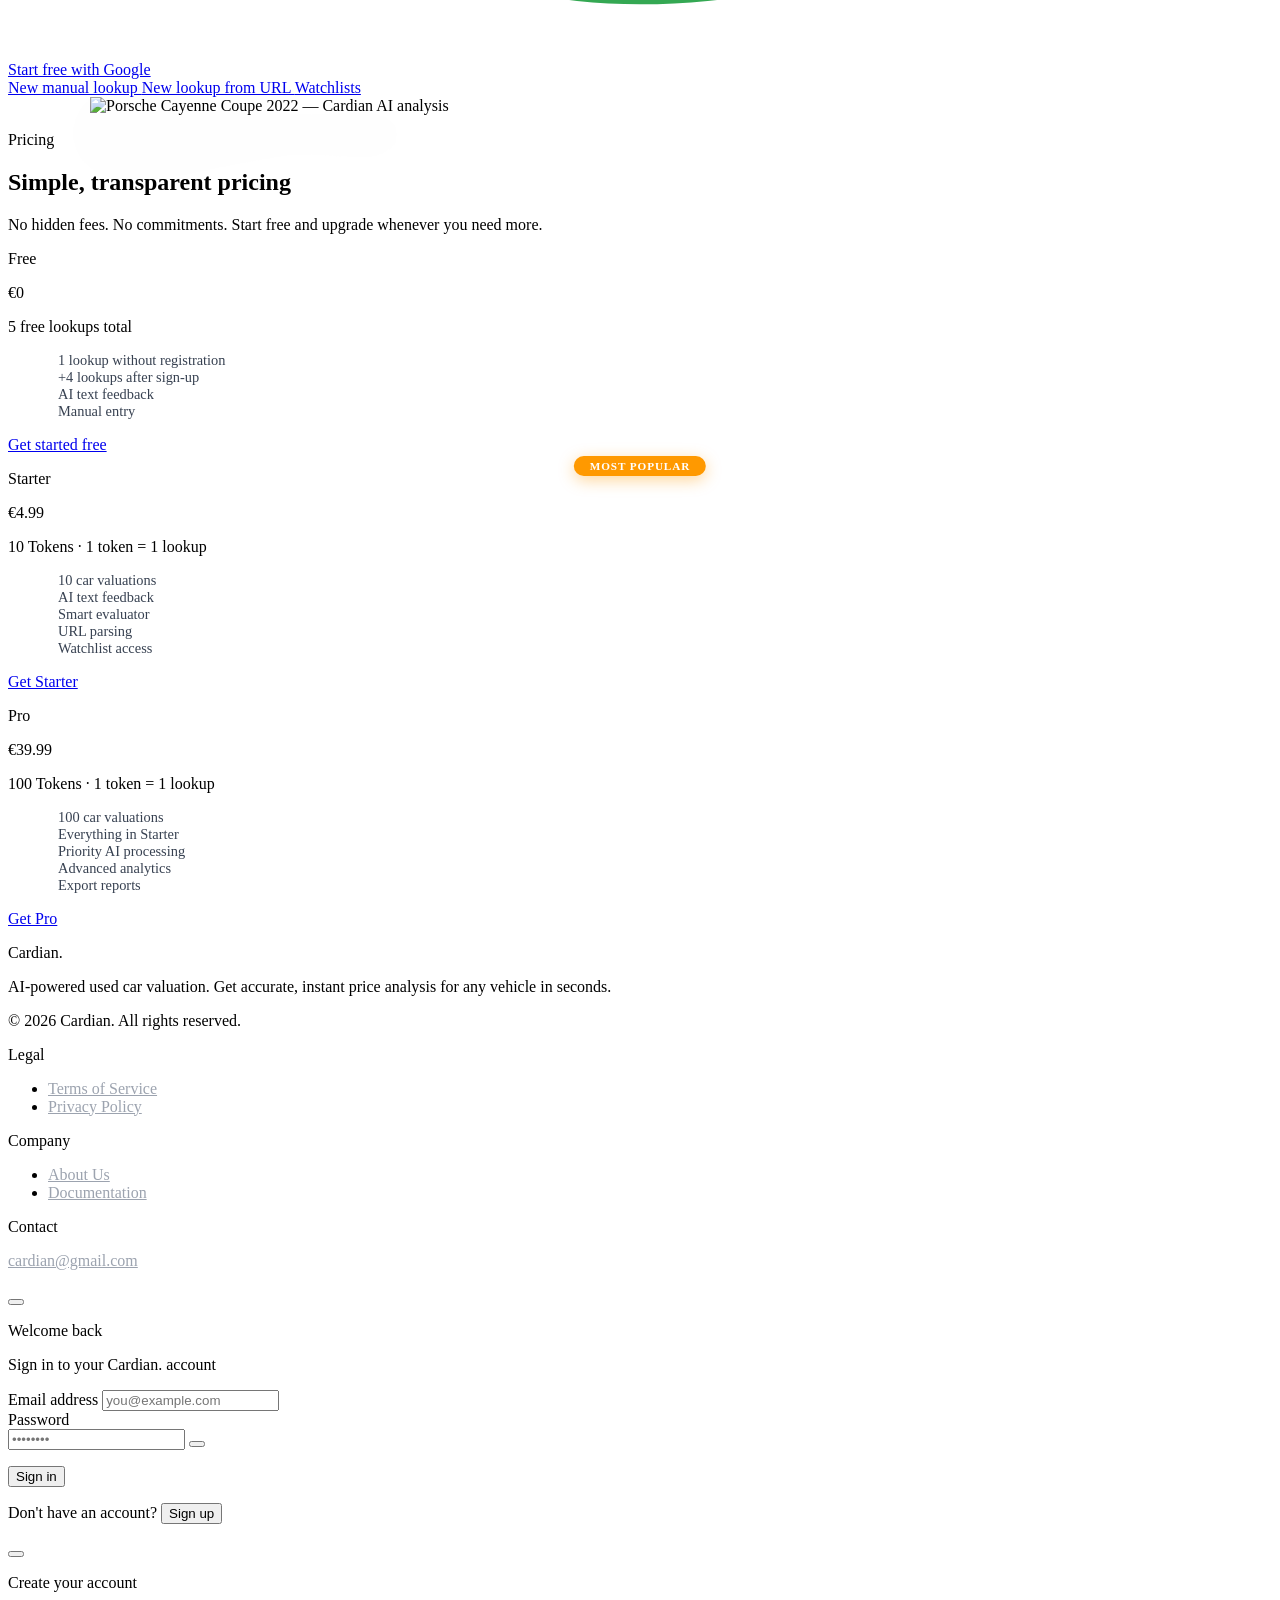
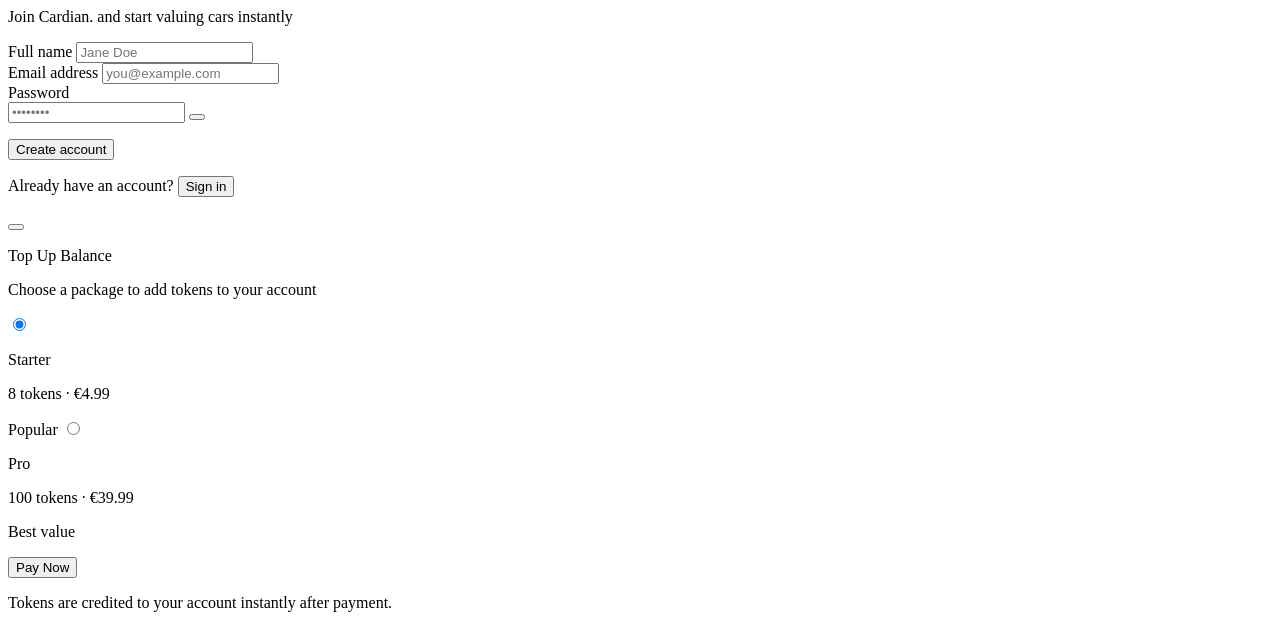
==== commit 80c18d19: "cardian: pages completed" ====
--- a/frontend/index.html
+++ b/frontend/index.html
@@ -1,626 +1,626 @@
-<!DOCTYPE html>
-<html lang="en">
-
-<head>
-  <meta charset="UTF-8" />
-  <meta name="viewport" content="width=device-width, initial-scale=1.0" />
-  <title>Cardian — AI-Powered Used Car Valuation</title>
-  <meta name="description"
-    content="Cardian uses advanced AI to give you accurate used car valuations instantly. Analyze any vehicle manually or by URL in seconds." />
-  <meta name="keywords" content="car valuation, AI car price, used car value, auto appraisal" />
-
-  <!-- Tailwind CSS CDN -->
-  <script src="https://cdn.tailwindcss.com"></script>
-  <script>
-    tailwind.config = {
-      theme: {
-        extend: {
-          colors: { brand: '#ff9900' },
-          fontFamily: { sans: ['Inter', 'ui-sans-serif', 'system-ui', 'sans-serif'] }
-        }
-      }
-    }
-  </script>
-
-  <!-- Lucide Icons CDN -->
-  <script src="https://unpkg.com/lucide@latest"></script>
-
-  <!-- Google Fonts: Inter -->
-  <link rel="preconnect" href="https://fonts.googleapis.com" />
-  <link rel="preconnect" href="https://fonts.gstatic.com" crossorigin />
-  <link href="https://fonts.googleapis.com/css2?family=Inter:wght@400;500;600;700;800;900&display=swap"
-    rel="stylesheet" />
-
-  <!-- Custom Styles -->
-  <link rel="stylesheet" href="./css/style.css" />
-</head>
-
-<body class="bg-white font-sans text-gray-900 antialiased overflow-x-hidden">
-
-  <!-- ══════════════════════════════════════════
-     NAVIGATION BAR — Sticky, backdrop blur
-     ══════════════════════════════════════════ -->
-  <header id="navbar"
-    class="fixed top-0 left-0 right-0 z-50 border-b border-gray-100 bg-white/80 backdrop-blur-md transition-shadow duration-300">
-    <nav class="max-w-7xl mx-auto px-6 h-16 flex items-center justify-between">
-
-      <!-- Brand -->
-      <a href="#" id="brand-logo" class="text-xl font-extrabold tracking-tight text-gray-900">
-        Cardian<span class="text-[#ff9900]">.</span>
-      </a>
-
-      <!-- Desktop Links -->
-      <ul class="hidden md:flex items-center gap-8 text-sm font-medium">
-        <li><a href="./manual_lookups.html" id="nav-manual" class="nav-link">Manual</a></li>
-        <li><a href="./parsed_lookups.html" id="nav-parse" class="nav-link">Parse from URL</a></li>
-        <li><a href="./watchlists.html" id="nav-watchlist" class="nav-link">Watchlist</a></li>
-      </ul>
-
-      <!-- Desktop Auth Buttons -->
-      <div class="hidden md:flex items-center gap-3" id="auth-buttons-guest">
-        <a href="https://t.me/CarDianAI_bot" target="_blank" rel="noopener noreferrer" class="px-3 py-1.5 text-sm font-semibold text-white rounded-lg bg-[#229ED9] hover:bg-[#1a8bbf] hover:scale-105 transition-all duration-200 flex items-center gap-1.5">
-          <i data-lucide="send" class="w-4 h-4"></i>
-          Bot
-        </a>
-        <a href="#" id="btn-signin"
-          class="px-4 py-2 text-sm font-medium text-gray-700 hover:text-gray-900 transition-colors">Sign in</a>
-        <a href="#" id="btn-signup"
-          class="px-4 py-2 text-sm font-semibold text-white rounded-lg bg-[#ff9900] hover:scale-105 hover:shadow-lg hover:shadow-orange-200 transition-all duration-200 shadow-md shadow-orange-100">Sign
-          up</a>
-      </div>
-
-      <!-- Desktop Auth — Authenticated State (hidden by default) -->
-      <div class="hidden items-center gap-2" id="auth-buttons-user">
-        <!-- Top Up Button -->
-        <button id="btn-topup" class="px-3 py-1.5 text-sm font-semibold text-[#ff9900] border border-[#ff9900] rounded-lg hover:bg-orange-50 transition-all duration-200 flex items-center gap-1.5">
-          <i data-lucide="plus-circle" class="w-4 h-4"></i>
-          Top Up
-        </button>
-        <!-- Token Balance -->
-        <span id="header-balance" class="text-sm font-bold text-gray-900 px-2">Tokens: —</span>
-        <!-- Bot Button -->
-        <a href="https://t.me/CarDianAI_bot" target="_blank" rel="noopener noreferrer" id="btn-bot" class="px-3 py-1.5 text-sm font-semibold text-white rounded-lg bg-[#229ED9] hover:bg-[#1a8bbf] hover:scale-105 transition-all duration-200 flex items-center gap-1.5">
-          <i data-lucide="send" class="w-4 h-4"></i>
-          Bot
-        </a>
-        <a href="./profile.html" id="btn-dashboard" class="px-3 py-1.5 text-sm font-semibold text-white rounded-lg bg-[#ff9900] hover:scale-105 hover:shadow-lg hover:shadow-orange-200 transition-all duration-200 shadow-md shadow-orange-100 flex items-center gap-1.5">
-          <i data-lucide="user-circle" class="w-4 h-4"></i>
-          My Profile
-        </a>
-        <button id="btn-logout" class="p-2 text-gray-500 hover:text-red-600 border border-gray-200 rounded-lg hover:border-red-200 hover:bg-red-50 transition-all duration-200 flex items-center" aria-label="Log out">
-          <i data-lucide="log-out" class="w-4 h-4"></i>
-        </button>
-      </div>
-
-      <!-- Mobile Hamburger -->
-      <button id="menu-btn" class="md:hidden p-2 rounded-lg hover:bg-gray-100 transition-colors"
-        aria-label="Toggle menu" aria-expanded="false">
-        <i data-lucide="menu" class="w-5 h-5"></i>
-      </button>
-    </nav>
-
-    <!-- Mobile Dropdown Menu -->
-    <div id="mobile-menu"
-      class="hidden md:hidden border-t border-gray-100 bg-white/95 backdrop-blur-md px-6 py-4 space-y-1">
-      <a href="./manual_lookups.html"
-        class="block text-sm font-medium text-gray-700 hover:text-[#ff9900] py-2.5 transition-colors">Manual</a>
-      <a href="./parsed_lookups.html" class="block text-sm font-medium text-gray-700 hover:text-[#ff9900] py-2.5 transition-colors">Parse
-        from URL</a>
-      <a href="./watchlists.html"
-        class="block text-sm font-medium text-gray-700 hover:text-[#ff9900] py-2.5 transition-colors">Watchlist</a>
-      <div class="flex gap-3 pt-3 border-t border-gray-100 mt-3">
-        <a href="#"
-          class="flex-1 text-center px-4 py-2.5 text-sm font-medium border border-gray-200 rounded-lg hover:bg-gray-50 transition-colors">Sign
-          in</a>
-        <a href="#"
-          class="flex-1 text-center px-4 py-2.5 text-sm font-semibold text-white rounded-lg bg-[#ff9900] hover:brightness-110 transition-all">Sign
-          up</a>
-      </div>
-    </div>
-  </header>
-
-  <main>
-
-    <!-- ══════════════════════════════════════════
-     HERO SECTION
-     ══════════════════════════════════════════ -->
-    <section id="hero" class="relative flex flex-col items-center py-32 px-6 overflow-hidden">
-
-      <!-- Floating Emoji Cards (animated via CSS + JS) -->
-      <div class="floating-cards" aria-hidden="true">
-        <div class="float-card fc1" data-float>🚗</div>
-        <div class="float-card fc2" data-float>💰</div>
-        <div class="float-card fc3" data-float>⚙️</div>
-        <div class="float-card fc4" data-float>💶</div>
-        <div class="float-card fc5" data-float>🧮</div>
-        <div class="float-card fc6" data-float>📊</div>
-        <div class="float-card fc7" data-float>🔍</div>
-        <div class="float-card fc8" data-float>📈</div>
-        <div class="float-card fc9" data-float>🏁</div>
-        <div class="float-card fc10" data-float>🛠️</div>
-      </div>
-
-      <!-- Radial glow background -->
-      <div class="hero-glow" aria-hidden="true"></div>
-
-      <!-- Badge pill -->
-      <div
-        class="fade-up relative z-10 mt-24 mb-6 inline-flex items-center gap-2 px-4 py-2 rounded-full bg-orange-50 border border-orange-100 text-sm font-semibold text-[#ff9900]">
-        <i data-lucide="zap" class="w-4 h-4 fill-[#ff9900]"></i>
-        AI-Powered Car Valuation
-      </div>
-
-      <!-- H1 Headline -->
-      <h1
-        class="fade-up d1 relative z-10 text-center text-5xl sm:text-6xl lg:text-7xl font-extrabold tracking-tight leading-[1.1] max-w-4xl">
-        Analyze a car price with
-        <span class="brand-highlight"> CarDian AI</span>
-      </h1>
-
-      <!-- Sub-paragraph -->
-      <p class="fade-up d2 relative z-10 mt-6 text-center text-lg text-gray-500 max-w-xl leading-relaxed">
-        Instant, AI-driven valuations for any used car — enter details manually or paste a listing URL.
-      </p>
-
-      <!-- Feature pills row -->
-      <div class="fade-up d2 relative z-10 mt-8 flex flex-wrap justify-center gap-x-8 gap-y-3">
-        <div class="feature-pill">
-          <i data-lucide="check-circle" class="w-5 h-5 text-[#ff9900] flex-shrink-0"></i>
-          <span>AI text feedback</span>
-        </div>
-        <div class="feature-pill">
-          <i data-lucide="check-circle" class="w-5 h-5 text-[#ff9900] flex-shrink-0"></i>
-          <span>Smart evaluator</span>
-        </div>
-        <div class="feature-pill">
-          <i data-lucide="check-circle" class="w-5 h-5 text-[#ff9900] flex-shrink-0"></i>
-          <span>Analyze manually or by URL</span>
-        </div>
-      </div>
-
-      <!-- CTA Buttons (Guest) -->
-      <div id="hero-cta-guest" class="fade-up d3 relative z-10 mt-10 flex flex-col sm:flex-row items-center gap-4 transition-opacity duration-300">
-        <a href="#" id="cta-primary"
-          class="cta-primary flex items-center gap-2.5 px-7 py-3.5 text-base font-bold text-white rounded-xl bg-[#ff9900] hover:scale-105 hover:shadow-2xl hover:shadow-orange-200 transition-all duration-200 shadow-lg shadow-orange-200">
-          <i data-lucide="zap" class="w-5 h-5 fill-white"></i>
-          Start with 5 free lookups
-        </a>
-        <a href="#" id="cta-google"
-          class="flex items-center gap-2.5 px-7 py-3.5 text-base font-semibold text-gray-700 rounded-xl bg-white border border-gray-200 hover:scale-105 hover:shadow-lg hover:border-gray-300 transition-all duration-200 shadow-sm">
-          <!-- Google G SVG -->
-          <svg class="w-5 h-5 flex-shrink-0" viewBox="0 0 24 24" xmlns="http://www.w3.org/2000/svg">
-            <path d="M22.56 12.25c0-.78-.07-1.53-.2-2.25H12v4.26h5.92c-.26 1.37-1.04 2.53-2.21 3.31v2.77h3.57c2.08-1.92 3.28-4.74 3.28-8.09z" fill="#4285F4" />
-            <path d="M12 23c2.97 0 5.46-.98 7.28-2.66l-3.57-2.77c-.98.66-2.23 1.06-3.71 1.06-2.86 0-5.29-1.93-6.16-4.53H2.18v2.84C3.99 20.53 7.7 23 12 23z" fill="#34A853" />
-            <path d="M5.84 14.09c-.22-.66-.35-1.36-.35-2.09s.13-1.43.35-2.09V7.07H2.18C1.43 8.55 1 10.22 1 12s.43 3.45 1.18 4.93l3.66-2.84z" fill="#FBBC05" />
-            <path d="M12 5.38c1.62 0 3.06.56 4.21 1.64l3.15-3.15C17.45 2.09 14.97 1 12 1 7.7 1 3.99 3.47 2.18 7.07l3.66 2.84c.87-2.6 3.3-4.53 6.16-4.53z" fill="#EA4335" />
-          </svg>
-          Start free with Google
-        </a>
-      </div>
-
-      <!-- CTA Buttons (Authenticated) -->
-      <div id="hero-cta-user" class="hidden fade-up d3 relative z-10 mt-10 flex-col sm:flex-row items-center justify-center flex-wrap gap-4 transition-opacity duration-300">
-        <a href="./manual_lookups.html" class="flex items-center gap-2.5 px-6 py-3.5 text-base font-bold text-white rounded-xl bg-[#ff9900] hover:scale-105 hover:shadow-2xl hover:shadow-orange-200 transition-all duration-200 shadow-lg shadow-orange-200 w-full sm:w-auto">
-          <i data-lucide="zap" class="w-5 h-5 fill-white"></i>
-          New manual lookup
-        </a>
-        <a href="./parsed_lookups.html" class="flex items-center gap-2.5 px-6 py-3.5 text-base font-semibold text-gray-700 rounded-xl bg-white border border-gray-200 hover:scale-105 hover:shadow-lg hover:border-gray-300 transition-all duration-200 shadow-sm w-full sm:w-auto">
-          <i data-lucide="link" class="w-5 h-5"></i>
-          New lookup from URL
-        </a>
-        <a href="./watchlists.html" class="flex items-center gap-2.5 px-6 py-3.5 text-base font-semibold text-gray-700 rounded-xl bg-white border border-gray-200 hover:scale-105 hover:shadow-lg hover:border-gray-300 transition-all duration-200 shadow-sm w-full sm:w-auto">
-          <i data-lucide="bookmark" class="w-5 h-5"></i>
-          Watchlists
-        </a>
-      </div>
-
-      <!-- ── Hero Image ── -->
-      <div class="fade-up d4 hero-img-wrap mt-20">
-        <img src="./assets/images/car_photo_for_main_page.png" alt="Porsche Cayenne Coupe 2022 — Cardian AI analysis"
-          class="car-img" loading="eager" />
-      </div>
-
-    </section>
-
-    <!-- ══════════════════════════════════════════
-     PRICING SECTION
-     ══════════════════════════════════════════ -->
-    <section id="pricing" class="bg-gray-50 py-24 px-6">
-      <div class="max-w-6xl mx-auto">
-
-        <!-- Section header -->
-        <div class="text-center mb-16">
-          <p class="text-[#ff9900] font-semibold text-sm uppercase tracking-widest mb-3">Pricing</p>
-          <h2 class="text-4xl sm:text-5xl font-extrabold tracking-tight">Simple, transparent pricing</h2>
-          <p class="mt-4 text-lg text-gray-500 max-w-xl mx-auto">No hidden fees. No commitments. Start free and upgrade
-            whenever you need more.</p>
-        </div>
-
-        <!-- 3-Column Pricing Grid -->
-        <div class="grid grid-cols-1 md:grid-cols-3 gap-8 items-start">
-
-          <!-- ── Free ── -->
-          <div
-            class="pricing-card bg-white rounded-2xl border border-gray-200 p-8 shadow-sm hover:shadow-xl transition-all duration-300 hover:-translate-y-1">
-            <p class="text-sm font-semibold text-gray-400 uppercase tracking-wider mb-3">Free</p>
-            <div class="flex items-end gap-1 mb-1">
-              <span class="text-5xl font-extrabold text-gray-900">€0</span>
-            </div>
-            <p class="text-gray-400 text-sm mt-1 mb-8">5 free lookups total</p>
-            <ul class="space-y-4 mb-10">
-              <li class="price-feature">
-                <i data-lucide="check" class="w-4 h-4 text-[#ff9900] flex-shrink-0"></i>
-                <span>1 lookup without registration</span>
-              </li>
-              <li class="price-feature">
-                <i data-lucide="check" class="w-4 h-4 text-[#ff9900] flex-shrink-0"></i>
-                <span>+4 lookups after sign-up</span>
-              </li>
-              <li class="price-feature">
-                <i data-lucide="check" class="w-4 h-4 text-[#ff9900] flex-shrink-0"></i>
-                <span>AI text feedback</span>
-              </li>
-              <li class="price-feature">
-                <i data-lucide="check" class="w-4 h-4 text-[#ff9900] flex-shrink-0"></i>
-                <span>Manual entry</span>
-              </li>
-            </ul>
-            <a href="#" id="pricing-free-cta"
-              class="block w-full text-center py-3 rounded-xl font-semibold text-gray-700 border border-gray-200 hover:bg-gray-50 hover:border-gray-300 transition-all duration-200">
-              Get started free
-            </a>
-          </div>
-
-          <!-- ── Starter (Most Popular — highlighted) ── -->
-          <div
-            class="pricing-card relative bg-white rounded-2xl border-2 border-[#ff9900] p-8 shadow-xl shadow-orange-100 hover:-translate-y-1 transition-all duration-300">
-            <!-- Popular badge -->
-            <div class="popular-badge">Most Popular</div>
-
-            <p class="text-sm font-semibold text-[#ff9900] uppercase tracking-wider mb-3">Starter</p>
-            <div class="flex items-end gap-1 mb-1">
-              <span class="text-5xl font-extrabold text-gray-900">€4.99</span>
-            </div>
-            <p class="text-gray-400 text-sm mt-1 mb-8">10 Tokens · 1 token = 1 lookup</p>
-            <ul class="space-y-4 mb-10">
-              <li class="price-feature">
-                <i data-lucide="check" class="w-4 h-4 text-[#ff9900] flex-shrink-0"></i>
-                <span>10 car valuations</span>
-              </li>
-              <li class="price-feature">
-                <i data-lucide="check" class="w-4 h-4 text-[#ff9900] flex-shrink-0"></i>
-                <span>AI text feedback</span>
-              </li>
-              <li class="price-feature">
-                <i data-lucide="check" class="w-4 h-4 text-[#ff9900] flex-shrink-0"></i>
-                <span>Smart evaluator</span>
-              </li>
-              <li class="price-feature">
-                <i data-lucide="check" class="w-4 h-4 text-[#ff9900] flex-shrink-0"></i>
-                <span>URL parsing</span>
-              </li>
-              <li class="price-feature">
-                <i data-lucide="check" class="w-4 h-4 text-[#ff9900] flex-shrink-0"></i>
-                <span>Watchlist access</span>
-              </li>
-            </ul>
-            <a href="#" id="pricing-starter-cta"
-              class="block w-full text-center py-3 rounded-xl font-bold text-white bg-[#ff9900] hover:brightness-110 hover:scale-105 hover:shadow-lg hover:shadow-orange-200 transition-all duration-200">
-              Get Starter
-            </a>
-          </div>
-
-          <!-- ── Pro ── -->
-          <div
-            class="pricing-card bg-white rounded-2xl border border-gray-200 p-8 shadow-sm hover:shadow-xl transition-all duration-300 hover:-translate-y-1">
-            <p class="text-sm font-semibold text-gray-400 uppercase tracking-wider mb-3">Pro</p>
-            <div class="flex items-end gap-1 mb-1">
-              <span class="text-5xl font-extrabold text-gray-900">€39.99</span>
-            </div>
-            <p class="text-gray-400 text-sm mt-1 mb-8">100 Tokens · 1 token = 1 lookup</p>
-            <ul class="space-y-4 mb-10">
-              <li class="price-feature">
-                <i data-lucide="check" class="w-4 h-4 text-[#ff9900] flex-shrink-0"></i>
-                <span>100 car valuations</span>
-              </li>
-              <li class="price-feature">
-                <i data-lucide="check" class="w-4 h-4 text-[#ff9900] flex-shrink-0"></i>
-                <span>Everything in Starter</span>
-              </li>
-              <li class="price-feature">
-                <i data-lucide="check" class="w-4 h-4 text-[#ff9900] flex-shrink-0"></i>
-                <span>Priority AI processing</span>
-              </li>
-              <li class="price-feature">
-                <i data-lucide="check" class="w-4 h-4 text-[#ff9900] flex-shrink-0"></i>
-                <span>Advanced analytics</span>
-              </li>
-              <li class="price-feature">
-                <i data-lucide="check" class="w-4 h-4 text-[#ff9900] flex-shrink-0"></i>
-                <span>Export reports</span>
-              </li>
-            </ul>
-            <a href="#" id="pricing-pro-cta"
-              class="block w-full text-center py-3 rounded-xl font-semibold text-gray-700 border border-gray-200 hover:bg-gray-50 hover:border-gray-300 transition-all duration-200">
-              Get Pro
-            </a>
-          </div>
-
-        </div>
-      </div>
-    </section>
-
-  </main>
-
-  <!-- ══════════════════════════════════════════
-     FOOTER
-     ══════════════════════════════════════════ -->
-  <footer class="bg-gray-900 text-gray-400 py-16 px-6">
-    <div class="max-w-7xl mx-auto grid grid-cols-1 sm:grid-cols-2 lg:grid-cols-4 gap-12">
-
-      <!-- Column 1: Brand -->
-      <div>
-        <p class="text-2xl font-extrabold text-white mb-3">
-          Cardian<span class="text-[#ff9900]">.</span>
-        </p>
-        <p class="text-sm leading-relaxed text-gray-500">
-          AI-powered used car valuation. Get accurate, instant price analysis for any vehicle in seconds.
-        </p>
-        <p class="mt-6 text-xs text-gray-600">© 2026 Cardian. All rights reserved.</p>
-      </div>
-
-      <!-- Column 2: Legal -->
-      <div>
-        <p class="text-sm font-semibold text-white uppercase tracking-wider mb-5">Legal</p>
-        <ul class="space-y-3 text-sm">
-          <li><a href="#" class="footer-link">Terms of Service</a></li>
-          <li><a href="#" class="footer-link">Privacy Policy</a></li>
-        </ul>
-      </div>
-
-      <!-- Column 3: Company -->
-      <div>
-        <p class="text-sm font-semibold text-white uppercase tracking-wider mb-5">Company</p>
-        <ul class="space-y-3 text-sm">
-          <li><a href="#" class="footer-link">About Us</a></li>
-          <li><a href="#" class="footer-link">Documentation</a></li>
-        </ul>
-      </div>
-
-      <!-- Column 4: Contact -->
-      <div>
-        <p class="text-sm font-semibold text-white uppercase tracking-wider mb-3">Contact</p>
-        <a href="mailto:cardian@gmail.com"
-          class="footer-link text-sm block mb-4 hover:text-[#ff9900] transition-colors">
-          cardian@gmail.com
-        </a>
-        <div class="flex items-center justify-start gap-4">
-          <div class="tip-wrap">
-            <a href="#" class="social-icon" aria-label="Instagram">
-              <i data-lucide="instagram" class="w-5 h-5"></i>
-            </a>
-            <span class="tip">Instagram</span>
-          </div>
-          <div class="tip-wrap">
-            <a href="#" class="social-icon" aria-label="Facebook">
-              <i data-lucide="facebook" class="w-5 h-5"></i>
-            </a>
-            <span class="tip">Facebook</span>
-          </div>
-          <div class="tip-wrap">
-            <a href="mailto:cardian@gmail.com" class="social-icon" aria-label="Email">
-              <i data-lucide="mail" class="w-5 h-5"></i>
-            </a>
-            <span class="tip">Email</span>
-          </div>
-          <div class="tip-wrap">
-            <a href="#" class="social-icon" aria-label="WhatsApp">
-              <i data-lucide="message-circle" class="w-5 h-5"></i>
-            </a>
-            <span class="tip">WhatsApp</span>
-          </div>
-          <div class="tip-wrap">
-            <a href="#" class="social-icon" aria-label="Telegram">
-              <i data-lucide="send" class="w-5 h-5"></i>
-            </a>
-            <span class="tip">Telegram</span>
-          </div>
-        </div>
-      </div>
-
-    </div>
-  </footer>
-
-  <!-- ══════════════════════════════════════════
-     SIGN IN MODAL
-     ══════════════════════════════════════════ -->
-  <div id="modal-signin" class="fixed inset-0 z-[100] flex items-center justify-center p-4 hidden" role="dialog"
-    aria-modal="true" aria-labelledby="signin-title">
-    <!-- Backdrop -->
-    <div id="modal-signin-backdrop" class="absolute inset-0 bg-black/50 backdrop-blur-sm"></div>
-
-    <!-- Panel -->
-    <div class="relative w-full max-w-md bg-white rounded-2xl shadow-2xl p-8 modal-panel">
-      <!-- Close button -->
-      <button id="modal-signin-close"
-        class="absolute top-4 right-4 p-1.5 rounded-lg text-gray-400 hover:text-gray-700 hover:bg-gray-100 transition-colors"
-        aria-label="Close">
-        <i data-lucide="x" class="w-5 h-5"></i>
-      </button>
-
-      <!-- Header -->
-      <div class="mb-7">
-        <p class="text-2xl font-extrabold text-gray-900 mb-1" id="signin-title">Welcome back</p>
-        <p class="text-sm text-gray-500">Sign in to your Cardian<span class="text-[#ff9900]">.</span> account</p>
-      </div>
-
-      <!-- Form -->
-      <form id="form-signin" novalidate>
-        <div class="space-y-4">
-          <!-- Email -->
-          <div>
-            <label for="signin-email" class="block text-sm font-medium text-gray-700 mb-1.5">Email address</label>
-            <input type="email" id="signin-email" name="email" autocomplete="email" placeholder="you@example.com"
-              class="w-full px-4 py-2.5 text-sm text-gray-900 bg-white border border-gray-200 rounded-xl outline-none transition-all duration-200 focus:border-[#ff9900] focus:ring-2 focus:ring-[#ff9900]/20 placeholder-gray-400"
-              required />
-          </div>
-
-          <!-- Password -->
-          <div>
-            <label for="signin-password" class="block text-sm font-medium text-gray-700 mb-1.5">Password</label>
-            <div class="relative">
-              <input type="password" id="signin-password" name="password" autocomplete="current-password"
-                placeholder="••••••••"
-                class="w-full px-4 py-2.5 pr-11 text-sm text-gray-900 bg-white border border-gray-200 rounded-xl outline-none transition-all duration-200 focus:border-[#ff9900] focus:ring-2 focus:ring-[#ff9900]/20 placeholder-gray-400"
-                required />
-              <button type="button"
-                class="pw-toggle absolute right-3 top-1/2 -translate-y-1/2 text-gray-400 hover:text-gray-600 transition-colors"
-                data-target="signin-password" aria-label="Toggle password visibility">
-                <i data-lucide="eye" class="w-4 h-4"></i>
-              </button>
-            </div>
-          </div>
-        </div>
-
-        <!-- Error message -->
-        <p id="signin-error" class="mt-3 text-sm text-red-600 hidden"></p>
-
-        <!-- Submit -->
-        <button type="submit" id="signin-submit"
-          class="mt-6 w-full py-3 text-sm font-bold text-white bg-[#ff9900] rounded-xl hover:brightness-110 hover:scale-[1.02] hover:shadow-lg hover:shadow-orange-200 active:scale-100 transition-all duration-200 shadow-md shadow-orange-100 disabled:opacity-60 disabled:cursor-not-allowed disabled:hover:scale-100">
-          Sign in
-        </button>
-      </form>
-
-      <!-- Toggle to Sign Up -->
-      <p class="mt-6 text-center text-sm text-gray-500">
-        Don't have an account?
-        <button id="switch-to-signup" class="font-semibold text-[#ff9900] hover:underline transition-all">Sign
-          up</button>
-      </p>
-    </div>
-  </div>
-
-  <!-- ══════════════════════════════════════════
-     SIGN UP MODAL
-     ══════════════════════════════════════════ -->
-  <div id="modal-signup" class="fixed inset-0 z-[100] flex items-center justify-center p-4 hidden" role="dialog"
-    aria-modal="true" aria-labelledby="signup-title">
-    <!-- Backdrop -->
-    <div id="modal-signup-backdrop" class="absolute inset-0 bg-black/50 backdrop-blur-sm"></div>
-
-    <!-- Panel -->
-    <div class="relative w-full max-w-md bg-white rounded-2xl shadow-2xl p-8 modal-panel">
-      <!-- Close button -->
-      <button id="modal-signup-close"
-        class="absolute top-4 right-4 p-1.5 rounded-lg text-gray-400 hover:text-gray-700 hover:bg-gray-100 transition-colors"
-        aria-label="Close">
-        <i data-lucide="x" class="w-5 h-5"></i>
-      </button>
-
-      <!-- Header -->
-      <div class="mb-7">
-        <p class="text-2xl font-extrabold text-gray-900 mb-1" id="signup-title">Create your account</p>
-        <p class="text-sm text-gray-500">Join Cardian<span class="text-[#ff9900]">.</span> and start valuing cars
-          instantly</p>
-      </div>
-
-      <!-- Form -->
-      <form id="form-signup" novalidate>
-        <div class="space-y-4">
-          <!-- Full name -->
-          <div>
-            <label for="signup-fullname" class="block text-sm font-medium text-gray-700 mb-1.5">Full name</label>
-            <input type="text" id="signup-fullname" name="full_name" autocomplete="name" placeholder="Jane Doe"
-              class="w-full px-4 py-2.5 text-sm text-gray-900 bg-white border border-gray-200 rounded-xl outline-none transition-all duration-200 focus:border-[#ff9900] focus:ring-2 focus:ring-[#ff9900]/20 placeholder-gray-400"
-              required />
-          </div>
-
-          <!-- Email -->
-          <div>
-            <label for="signup-email" class="block text-sm font-medium text-gray-700 mb-1.5">Email address</label>
-            <input type="email" id="signup-email" name="email" autocomplete="email" placeholder="you@example.com"
-              class="w-full px-4 py-2.5 text-sm text-gray-900 bg-white border border-gray-200 rounded-xl outline-none transition-all duration-200 focus:border-[#ff9900] focus:ring-2 focus:ring-[#ff9900]/20 placeholder-gray-400"
-              required />
-          </div>
-
-          <!-- Password -->
-          <div>
-            <label for="signup-password" class="block text-sm font-medium text-gray-700 mb-1.5">Password</label>
-            <div class="relative">
-              <input type="password" id="signup-password" name="password" autocomplete="new-password"
-                placeholder="••••••••"
-                class="w-full px-4 py-2.5 pr-11 text-sm text-gray-900 bg-white border border-gray-200 rounded-xl outline-none transition-all duration-200 focus:border-[#ff9900] focus:ring-2 focus:ring-[#ff9900]/20 placeholder-gray-400"
-                required />
-              <button type="button"
-                class="pw-toggle absolute right-3 top-1/2 -translate-y-1/2 text-gray-400 hover:text-gray-600 transition-colors"
-                data-target="signup-password" aria-label="Toggle password visibility">
-                <i data-lucide="eye" class="w-4 h-4"></i>
-              </button>
-            </div>
-          </div>
-        </div>
-
-        <!-- Error message -->
-        <p id="signup-error" class="mt-3 text-sm text-red-600 hidden"></p>
-
-        <!-- Submit -->
-        <button type="submit" id="signup-submit"
-          class="mt-6 w-full py-3 text-sm font-bold text-white bg-[#ff9900] rounded-xl hover:brightness-110 hover:scale-[1.02] hover:shadow-lg hover:shadow-orange-200 active:scale-100 transition-all duration-200 shadow-md shadow-orange-100 disabled:opacity-60 disabled:cursor-not-allowed disabled:hover:scale-100">
-          Create account
-        </button>
-      </form>
-
-      <!-- Toggle to Sign In -->
-      <p class="mt-6 text-center text-sm text-gray-500">
-        Already have an account?
-        <button id="switch-to-signin" class="font-semibold text-[#ff9900] hover:underline transition-all">Sign
-          in</button>
-      </p>
-    </div>
-  </div>
-
-  <!-- ══════════════════════════════════════════
-       TOP UP MODAL
-       ══════════════════════════════════════════ -->
-  <div id="modal-topup" class="fixed inset-0 z-[100] flex items-center justify-center p-4 hidden" role="dialog" aria-modal="true" aria-labelledby="topup-title">
-    <div id="modal-topup-backdrop" class="absolute inset-0 bg-black/50 backdrop-blur-sm"></div>
-    <div class="relative w-full max-w-md bg-white rounded-2xl shadow-2xl p-8 modal-panel">
-      <button id="modal-topup-close" class="absolute top-4 right-4 p-1.5 rounded-lg text-gray-400 hover:text-gray-700 hover:bg-gray-100 transition-colors" aria-label="Close">
-        <i data-lucide="x" class="w-5 h-5"></i>
-      </button>
-      <div class="mb-7">
-        <p class="text-2xl font-extrabold text-gray-900 mb-1" id="topup-title">Top Up Balance</p>
-        <p class="text-sm text-gray-500">Choose a package to add tokens to your account</p>
-      </div>
-      <div class="space-y-3 mb-6">
-        <label class="flex items-center gap-4 p-4 border-2 border-gray-200 rounded-xl cursor-pointer hover:border-[#ff9900] transition-all duration-200">
-          <input type="radio" name="topup-plan" id="topup-starter" value="starter" class="accent-[#ff9900]" checked />
-          <div class="flex-1">
-            <p class="font-bold text-gray-900">Starter</p>
-            <p class="text-sm text-gray-500">8 tokens &middot; &euro;4.99</p>
-          </div>
-          <span class="text-xs font-semibold text-white bg-[#ff9900] px-2.5 py-1 rounded-full">Popular</span>
-        </label>
-        <label class="flex items-center gap-4 p-4 border-2 border-gray-200 rounded-xl cursor-pointer hover:border-[#ff9900] transition-all duration-200">
-          <input type="radio" name="topup-plan" id="topup-pro" value="pro" class="accent-[#ff9900]" />
-          <div class="flex-1">
-            <p class="font-bold text-gray-900">Pro</p>
-            <p class="text-sm text-gray-500">100 tokens &middot; &euro;39.99</p>
-          </div>
-          <span class="text-xs font-semibold text-gray-500 border border-gray-200 px-2.5 py-1 rounded-full">Best value</span>
-        </label>
-      </div>
-      <p id="topup-error" class="mb-4 text-sm text-red-600 hidden"></p>
-      <button id="topup-submit" class="w-full py-3 text-sm font-bold text-white bg-[#ff9900] rounded-xl hover:brightness-110 hover:scale-[1.02] hover:shadow-lg hover:shadow-orange-200 active:scale-100 transition-all duration-200 shadow-md shadow-orange-100 disabled:opacity-60 disabled:cursor-not-allowed">
-        Pay Now
-      </button>
-      <p class="mt-4 text-center text-xs text-gray-400">Tokens are credited to your account instantly after payment.</p>
-    </div>
-  </div>
-
-  <!-- Main JS -->
-  <script src="./js/main.js"></script>
-</body>
-
+<!DOCTYPE html>
+<html lang="en">
+
+<head>
+  <meta charset="UTF-8" />
+  <meta name="viewport" content="width=device-width, initial-scale=1.0" />
+  <title>Cardian — AI-Powered Used Car Valuation</title>
+  <meta name="description"
+    content="Cardian uses advanced AI to give you accurate used car valuations instantly. Analyze any vehicle manually or by URL in seconds." />
+  <meta name="keywords" content="car valuation, AI car price, used car value, auto appraisal" />
+
+  <!-- Tailwind CSS CDN -->
+  <script src="https://cdn.tailwindcss.com"></script>
+  <script>
+    tailwind.config = {
+      theme: {
+        extend: {
+          colors: { brand: '#ff9900' },
+          fontFamily: { sans: ['Inter', 'ui-sans-serif', 'system-ui', 'sans-serif'] }
+        }
+      }
+    }
+  </script>
+
+  <!-- Lucide Icons CDN -->
+  <script src="https://unpkg.com/lucide@latest"></script>
+
+  <!-- Google Fonts: Inter -->
+  <link rel="preconnect" href="https://fonts.googleapis.com" />
+  <link rel="preconnect" href="https://fonts.gstatic.com" crossorigin />
+  <link href="https://fonts.googleapis.com/css2?family=Inter:wght@400;500;600;700;800;900&display=swap"
+    rel="stylesheet" />
+
+  <!-- Custom Styles -->
+  <link rel="stylesheet" href="./css/style.css" />
+</head>
+
+<body class="bg-white font-sans text-gray-900 antialiased overflow-x-hidden">
+
+  <!-- ══════════════════════════════════════════
+     NAVIGATION BAR — Sticky, backdrop blur
+     ══════════════════════════════════════════ -->
+  <header id="navbar"
+    class="fixed top-0 left-0 right-0 z-50 border-b border-gray-100 bg-white/80 backdrop-blur-md transition-shadow duration-300">
+    <nav class="max-w-7xl mx-auto px-6 h-16 flex items-center justify-between">
+
+      <!-- Brand -->
+      <a href="#" id="brand-logo" class="text-xl font-extrabold tracking-tight text-gray-900">
+        Cardian<span class="text-[#ff9900]">.</span>
+      </a>
+
+      <!-- Desktop Links -->
+      <ul class="hidden md:flex items-center gap-8 text-sm font-medium">
+        <li><a href="./manual_lookups.html" id="nav-manual" class="nav-link">Manual</a></li>
+        <li><a href="./parsed_lookups.html" id="nav-parse" class="nav-link">Parse from URL</a></li>
+        <li><a href="./watchlists.html" id="nav-watchlist" class="nav-link">Watchlist</a></li>
+      </ul>
+
+      <!-- Desktop Auth Buttons -->
+      <div class="hidden md:flex items-center gap-3" id="auth-buttons-guest">
+        <a href="https://t.me/CarDianAI_bot" target="_blank" rel="noopener noreferrer" class="px-3 py-1.5 text-sm font-semibold text-white rounded-lg bg-[#229ED9] hover:bg-[#1a8bbf] hover:scale-105 transition-all duration-200 flex items-center gap-1.5">
+          <i data-lucide="send" class="w-4 h-4"></i>
+          Bot
+        </a>
+        <a href="#" id="btn-signin"
+          class="px-4 py-2 text-sm font-medium text-gray-700 hover:text-gray-900 transition-colors">Sign in</a>
+        <a href="#" id="btn-signup"
+          class="px-4 py-2 text-sm font-semibold text-white rounded-lg bg-[#ff9900] hover:scale-105 hover:shadow-lg hover:shadow-orange-200 transition-all duration-200 shadow-md shadow-orange-100">Sign
+          up</a>
+      </div>
+
+      <!-- Desktop Auth — Authenticated State (hidden by default) -->
+      <div class="hidden items-center gap-2" id="auth-buttons-user">
+        <!-- Top Up Button -->
+        <button id="btn-topup" class="px-3 py-1.5 text-sm font-semibold text-[#ff9900] border border-[#ff9900] rounded-lg hover:bg-orange-50 transition-all duration-200 flex items-center gap-1.5">
+          <i data-lucide="plus-circle" class="w-4 h-4"></i>
+          Top Up
+        </button>
+        <!-- Token Balance -->
+        <span id="header-balance" class="text-sm font-bold text-gray-900 px-2">Tokens: —</span>
+        <!-- Bot Button -->
+        <a href="https://t.me/CarDianAI_bot" target="_blank" rel="noopener noreferrer" id="btn-bot" class="px-3 py-1.5 text-sm font-semibold text-white rounded-lg bg-[#229ED9] hover:bg-[#1a8bbf] hover:scale-105 transition-all duration-200 flex items-center gap-1.5">
+          <i data-lucide="send" class="w-4 h-4"></i>
+          Bot
+        </a>
+        <a href="./profile.html" id="btn-dashboard" class="px-3 py-1.5 text-sm font-semibold text-white rounded-lg bg-[#ff9900] hover:scale-105 hover:shadow-lg hover:shadow-orange-200 transition-all duration-200 shadow-md shadow-orange-100 flex items-center gap-1.5">
+          <i data-lucide="user-circle" class="w-4 h-4"></i>
+          My Profile
+        </a>
+        <button id="btn-logout" class="p-2 text-gray-500 hover:text-red-600 border border-gray-200 rounded-lg hover:border-red-200 hover:bg-red-50 transition-all duration-200 flex items-center" aria-label="Log out">
+          <i data-lucide="log-out" class="w-4 h-4"></i>
+        </button>
+      </div>
+
+      <!-- Mobile Hamburger -->
+      <button id="menu-btn" class="md:hidden p-2 rounded-lg hover:bg-gray-100 transition-colors"
+        aria-label="Toggle menu" aria-expanded="false">
+        <i data-lucide="menu" class="w-5 h-5"></i>
+      </button>
+    </nav>
+
+    <!-- Mobile Dropdown Menu -->
+    <div id="mobile-menu"
+      class="hidden md:hidden border-t border-gray-100 bg-white/95 backdrop-blur-md px-6 py-4 space-y-1">
+      <a href="./manual_lookups.html"
+        class="block text-sm font-medium text-gray-700 hover:text-[#ff9900] py-2.5 transition-colors">Manual</a>
+      <a href="./parsed_lookups.html" class="block text-sm font-medium text-gray-700 hover:text-[#ff9900] py-2.5 transition-colors">Parse
+        from URL</a>
+      <a href="./watchlists.html"
+        class="block text-sm font-medium text-gray-700 hover:text-[#ff9900] py-2.5 transition-colors">Watchlist</a>
+      <div class="flex gap-3 pt-3 border-t border-gray-100 mt-3">
+        <a href="#"
+          class="flex-1 text-center px-4 py-2.5 text-sm font-medium border border-gray-200 rounded-lg hover:bg-gray-50 transition-colors">Sign
+          in</a>
+        <a href="#"
+          class="flex-1 text-center px-4 py-2.5 text-sm font-semibold text-white rounded-lg bg-[#ff9900] hover:brightness-110 transition-all">Sign
+          up</a>
+      </div>
+    </div>
+  </header>
+
+  <main>
+
+    <!-- ══════════════════════════════════════════
+     HERO SECTION
+     ══════════════════════════════════════════ -->
+    <section id="hero" class="relative flex flex-col items-center py-32 px-6 overflow-hidden">
+
+      <!-- Floating Emoji Cards (animated via CSS + JS) -->
+      <div class="floating-cards" aria-hidden="true">
+        <div class="float-card fc1" data-float>🚗</div>
+        <div class="float-card fc2" data-float>💰</div>
+        <div class="float-card fc3" data-float>⚙️</div>
+        <div class="float-card fc4" data-float>💶</div>
+        <div class="float-card fc5" data-float>🧮</div>
+        <div class="float-card fc6" data-float>📊</div>
+        <div class="float-card fc7" data-float>🔍</div>
+        <div class="float-card fc8" data-float>📈</div>
+        <div class="float-card fc9" data-float>🏁</div>
+        <div class="float-card fc10" data-float>🛠️</div>
+      </div>
+
+      <!-- Radial glow background -->
+      <div class="hero-glow" aria-hidden="true"></div>
+
+      <!-- Badge pill -->
+      <div
+        class="fade-up relative z-10 mt-24 mb-6 inline-flex items-center gap-2 px-4 py-2 rounded-full bg-orange-50 border border-orange-100 text-sm font-semibold text-[#ff9900]">
+        <i data-lucide="zap" class="w-4 h-4 fill-[#ff9900]"></i>
+        AI-Powered Car Valuation
+      </div>
+
+      <!-- H1 Headline -->
+      <h1
+        class="fade-up d1 relative z-10 text-center text-5xl sm:text-6xl lg:text-7xl font-extrabold tracking-tight leading-[1.1] max-w-4xl">
+        Analyze a car price with
+        <span class="brand-highlight"> CarDian AI</span>
+      </h1>
+
+      <!-- Sub-paragraph -->
+      <p class="fade-up d2 relative z-10 mt-6 text-center text-lg text-gray-500 max-w-xl leading-relaxed">
+        Instant, AI-driven valuations for any used car — enter details manually or paste a listing URL.
+      </p>
+
+      <!-- Feature pills row -->
+      <div class="fade-up d2 relative z-10 mt-8 flex flex-wrap justify-center gap-x-8 gap-y-3">
+        <div class="feature-pill">
+          <i data-lucide="check-circle" class="w-5 h-5 text-[#ff9900] flex-shrink-0"></i>
+          <span>AI text feedback</span>
+        </div>
+        <div class="feature-pill">
+          <i data-lucide="check-circle" class="w-5 h-5 text-[#ff9900] flex-shrink-0"></i>
+          <span>Smart evaluator</span>
+        </div>
+        <div class="feature-pill">
+          <i data-lucide="check-circle" class="w-5 h-5 text-[#ff9900] flex-shrink-0"></i>
+          <span>Analyze manually or by URL</span>
+        </div>
+      </div>
+
+      <!-- CTA Buttons (Guest) -->
+      <div id="hero-cta-guest" class="fade-up d3 relative z-10 mt-10 flex flex-col sm:flex-row items-center gap-4 transition-opacity duration-300">
+        <a href="#" id="cta-primary"
+          class="cta-primary flex items-center gap-2.5 px-7 py-3.5 text-base font-bold text-white rounded-xl bg-[#ff9900] hover:scale-105 hover:shadow-2xl hover:shadow-orange-200 transition-all duration-200 shadow-lg shadow-orange-200">
+          <i data-lucide="zap" class="w-5 h-5 fill-white"></i>
+          Start with 5 free lookups
+        </a>
+        <a href="#" id="cta-google"
+          class="flex items-center gap-2.5 px-7 py-3.5 text-base font-semibold text-gray-700 rounded-xl bg-white border border-gray-200 hover:scale-105 hover:shadow-lg hover:border-gray-300 transition-all duration-200 shadow-sm">
+          <!-- Google G SVG -->
+          <svg class="w-5 h-5 flex-shrink-0" viewBox="0 0 24 24" xmlns="http://www.w3.org/2000/svg">
+            <path d="M22.56 12.25c0-.78-.07-1.53-.2-2.25H12v4.26h5.92c-.26 1.37-1.04 2.53-2.21 3.31v2.77h3.57c2.08-1.92 3.28-4.74 3.28-8.09z" fill="#4285F4" />
+            <path d="M12 23c2.97 0 5.46-.98 7.28-2.66l-3.57-2.77c-.98.66-2.23 1.06-3.71 1.06-2.86 0-5.29-1.93-6.16-4.53H2.18v2.84C3.99 20.53 7.7 23 12 23z" fill="#34A853" />
+            <path d="M5.84 14.09c-.22-.66-.35-1.36-.35-2.09s.13-1.43.35-2.09V7.07H2.18C1.43 8.55 1 10.22 1 12s.43 3.45 1.18 4.93l3.66-2.84z" fill="#FBBC05" />
+            <path d="M12 5.38c1.62 0 3.06.56 4.21 1.64l3.15-3.15C17.45 2.09 14.97 1 12 1 7.7 1 3.99 3.47 2.18 7.07l3.66 2.84c.87-2.6 3.3-4.53 6.16-4.53z" fill="#EA4335" />
+          </svg>
+          Start free with Google
+        </a>
+      </div>
+
+      <!-- CTA Buttons (Authenticated) -->
+      <div id="hero-cta-user" class="hidden fade-up d3 relative z-10 mt-10 flex-col sm:flex-row items-center justify-center flex-wrap gap-4 transition-opacity duration-300">
+        <a href="./manual_lookups.html" class="flex items-center gap-2.5 px-6 py-3.5 text-base font-bold text-white rounded-xl bg-[#ff9900] hover:scale-105 hover:shadow-2xl hover:shadow-orange-200 transition-all duration-200 shadow-lg shadow-orange-200 w-full sm:w-auto">
+          <i data-lucide="zap" class="w-5 h-5 fill-white"></i>
+          New manual lookup
+        </a>
+        <a href="./parsed_lookups.html" class="flex items-center gap-2.5 px-6 py-3.5 text-base font-semibold text-gray-700 rounded-xl bg-white border border-gray-200 hover:scale-105 hover:shadow-lg hover:border-gray-300 transition-all duration-200 shadow-sm w-full sm:w-auto">
+          <i data-lucide="link" class="w-5 h-5"></i>
+          New lookup from URL
+        </a>
+        <a href="./watchlists.html" class="flex items-center gap-2.5 px-6 py-3.5 text-base font-semibold text-gray-700 rounded-xl bg-white border border-gray-200 hover:scale-105 hover:shadow-lg hover:border-gray-300 transition-all duration-200 shadow-sm w-full sm:w-auto">
+          <i data-lucide="bookmark" class="w-5 h-5"></i>
+          Watchlists
+        </a>
+      </div>
+
+      <!-- ── Hero Image ── -->
+      <div class="fade-up d4 hero-img-wrap mt-20">
+        <img src="./assets/images/car_photo_for_main_page.png" alt="Porsche Cayenne Coupe 2022 — Cardian AI analysis"
+          class="car-img" loading="eager" />
+      </div>
+
+    </section>
+
+    <!-- ══════════════════════════════════════════
+     PRICING SECTION
+     ══════════════════════════════════════════ -->
+    <section id="pricing" class="bg-gray-50 py-24 px-6">
+      <div class="max-w-6xl mx-auto">
+
+        <!-- Section header -->
+        <div class="text-center mb-16">
+          <p class="text-[#ff9900] font-semibold text-sm uppercase tracking-widest mb-3">Pricing</p>
+          <h2 class="text-4xl sm:text-5xl font-extrabold tracking-tight">Simple, transparent pricing</h2>
+          <p class="mt-4 text-lg text-gray-500 max-w-xl mx-auto">No hidden fees. No commitments. Start free and upgrade
+            whenever you need more.</p>
+        </div>
+
+        <!-- 3-Column Pricing Grid -->
+        <div class="grid grid-cols-1 md:grid-cols-3 gap-8 items-start">
+
+          <!-- ── Free ── -->
+          <div
+            class="pricing-card bg-white rounded-2xl border border-gray-200 p-8 shadow-sm hover:shadow-xl transition-all duration-300 hover:-translate-y-1">
+            <p class="text-sm font-semibold text-gray-400 uppercase tracking-wider mb-3">Free</p>
+            <div class="flex items-end gap-1 mb-1">
+              <span class="text-5xl font-extrabold text-gray-900">€0</span>
+            </div>
+            <p class="text-gray-400 text-sm mt-1 mb-8">5 free lookups total</p>
+            <ul class="space-y-4 mb-10">
+              <li class="price-feature">
+                <i data-lucide="check" class="w-4 h-4 text-[#ff9900] flex-shrink-0"></i>
+                <span>1 lookup without registration</span>
+              </li>
+              <li class="price-feature">
+                <i data-lucide="check" class="w-4 h-4 text-[#ff9900] flex-shrink-0"></i>
+                <span>+4 lookups after sign-up</span>
+              </li>
+              <li class="price-feature">
+                <i data-lucide="check" class="w-4 h-4 text-[#ff9900] flex-shrink-0"></i>
+                <span>AI text feedback</span>
+              </li>
+              <li class="price-feature">
+                <i data-lucide="check" class="w-4 h-4 text-[#ff9900] flex-shrink-0"></i>
+                <span>Manual entry</span>
+              </li>
+            </ul>
+            <a href="#" id="pricing-free-cta"
+              class="block w-full text-center py-3 rounded-xl font-semibold text-gray-700 border border-gray-200 hover:bg-gray-50 hover:border-gray-300 transition-all duration-200">
+              Get started free
+            </a>
+          </div>
+
+          <!-- ── Starter (Most Popular — highlighted) ── -->
+          <div
+            class="pricing-card relative bg-white rounded-2xl border-2 border-[#ff9900] p-8 shadow-xl shadow-orange-100 hover:-translate-y-1 transition-all duration-300">
+            <!-- Popular badge -->
+            <div class="popular-badge">Most Popular</div>
+
+            <p class="text-sm font-semibold text-[#ff9900] uppercase tracking-wider mb-3">Starter</p>
+            <div class="flex items-end gap-1 mb-1">
+              <span class="text-5xl font-extrabold text-gray-900">€4.99</span>
+            </div>
+            <p class="text-gray-400 text-sm mt-1 mb-8">10 Tokens · 1 token = 1 lookup</p>
+            <ul class="space-y-4 mb-10">
+              <li class="price-feature">
+                <i data-lucide="check" class="w-4 h-4 text-[#ff9900] flex-shrink-0"></i>
+                <span>10 car valuations</span>
+              </li>
+              <li class="price-feature">
+                <i data-lucide="check" class="w-4 h-4 text-[#ff9900] flex-shrink-0"></i>
+                <span>AI text feedback</span>
+              </li>
+              <li class="price-feature">
+                <i data-lucide="check" class="w-4 h-4 text-[#ff9900] flex-shrink-0"></i>
+                <span>Smart evaluator</span>
+              </li>
+              <li class="price-feature">
+                <i data-lucide="check" class="w-4 h-4 text-[#ff9900] flex-shrink-0"></i>
+                <span>URL parsing</span>
+              </li>
+              <li class="price-feature">
+                <i data-lucide="check" class="w-4 h-4 text-[#ff9900] flex-shrink-0"></i>
+                <span>Watchlist access</span>
+              </li>
+            </ul>
+            <a href="#" id="pricing-starter-cta"
+              class="block w-full text-center py-3 rounded-xl font-bold text-white bg-[#ff9900] hover:brightness-110 hover:scale-105 hover:shadow-lg hover:shadow-orange-200 transition-all duration-200">
+              Get Starter
+            </a>
+          </div>
+
+          <!-- ── Pro ── -->
+          <div
+            class="pricing-card bg-white rounded-2xl border border-gray-200 p-8 shadow-sm hover:shadow-xl transition-all duration-300 hover:-translate-y-1">
+            <p class="text-sm font-semibold text-gray-400 uppercase tracking-wider mb-3">Pro</p>
+            <div class="flex items-end gap-1 mb-1">
+              <span class="text-5xl font-extrabold text-gray-900">€39.99</span>
+            </div>
+            <p class="text-gray-400 text-sm mt-1 mb-8">100 Tokens · 1 token = 1 lookup</p>
+            <ul class="space-y-4 mb-10">
+              <li class="price-feature">
+                <i data-lucide="check" class="w-4 h-4 text-[#ff9900] flex-shrink-0"></i>
+                <span>100 car valuations</span>
+              </li>
+              <li class="price-feature">
+                <i data-lucide="check" class="w-4 h-4 text-[#ff9900] flex-shrink-0"></i>
+                <span>Everything in Starter</span>
+              </li>
+              <li class="price-feature">
+                <i data-lucide="check" class="w-4 h-4 text-[#ff9900] flex-shrink-0"></i>
+                <span>Priority AI processing</span>
+              </li>
+              <li class="price-feature">
+                <i data-lucide="check" class="w-4 h-4 text-[#ff9900] flex-shrink-0"></i>
+                <span>Advanced analytics</span>
+              </li>
+              <li class="price-feature">
+                <i data-lucide="check" class="w-4 h-4 text-[#ff9900] flex-shrink-0"></i>
+                <span>Export reports</span>
+              </li>
+            </ul>
+            <a href="#" id="pricing-pro-cta"
+              class="block w-full text-center py-3 rounded-xl font-semibold text-gray-700 border border-gray-200 hover:bg-gray-50 hover:border-gray-300 transition-all duration-200">
+              Get Pro
+            </a>
+          </div>
+
+        </div>
+      </div>
+    </section>
+
+  </main>
+
+  <!-- ══════════════════════════════════════════
+     FOOTER
+     ══════════════════════════════════════════ -->
+  <footer class="bg-gray-900 text-gray-400 py-16 px-6">
+    <div class="max-w-7xl mx-auto grid grid-cols-1 sm:grid-cols-2 lg:grid-cols-4 gap-12">
+
+      <!-- Column 1: Brand -->
+      <div>
+        <p class="text-2xl font-extrabold text-white mb-3">
+          Cardian<span class="text-[#ff9900]">.</span>
+        </p>
+        <p class="text-sm leading-relaxed text-gray-500">
+          AI-powered used car valuation. Get accurate, instant price analysis for any vehicle in seconds.
+        </p>
+        <p class="mt-6 text-xs text-gray-600">© 2026 Cardian. All rights reserved.</p>
+      </div>
+
+      <!-- Column 2: Legal -->
+      <div>
+        <p class="text-sm font-semibold text-white uppercase tracking-wider mb-5">Legal</p>
+        <ul class="space-y-3 text-sm">
+          <li><a href="./terms.html" class="footer-link">Terms of Service</a></li>
+          <li><a href="./privacy.html" class="footer-link">Privacy Policy</a></li>
+        </ul>
+      </div>
+
+      <!-- Column 3: Company -->
+      <div>
+        <p class="text-sm font-semibold text-white uppercase tracking-wider mb-5">Company</p>
+        <ul class="space-y-3 text-sm">
+          <li><a href="./about.html" class="footer-link">About Us</a></li>
+          <li><a href="./docs.html" class="footer-link">Documentation</a></li>
+        </ul>
+      </div>
+
+      <!-- Column 4: Contact -->
+      <div>
+        <p class="text-sm font-semibold text-white uppercase tracking-wider mb-3">Contact</p>
+        <a href="mailto:cardian@gmail.com"
+          class="footer-link text-sm block mb-4 hover:text-[#ff9900] transition-colors">
+          cardian@gmail.com
+        </a>
+        <div class="flex items-center justify-start gap-4">
+          <div class="tip-wrap">
+            <a href="#" class="social-icon" aria-label="Instagram">
+              <i data-lucide="instagram" class="w-5 h-5"></i>
+            </a>
+            <span class="tip">Instagram</span>
+          </div>
+          <div class="tip-wrap">
+            <a href="#" class="social-icon" aria-label="Facebook">
+              <i data-lucide="facebook" class="w-5 h-5"></i>
+            </a>
+            <span class="tip">Facebook</span>
+          </div>
+          <div class="tip-wrap">
+            <a href="mailto:cardian@gmail.com" class="social-icon" aria-label="Email">
+              <i data-lucide="mail" class="w-5 h-5"></i>
+            </a>
+            <span class="tip">Email</span>
+          </div>
+          <div class="tip-wrap">
+            <a href="#" class="social-icon" aria-label="WhatsApp">
+              <i data-lucide="message-circle" class="w-5 h-5"></i>
+            </a>
+            <span class="tip">WhatsApp</span>
+          </div>
+          <div class="tip-wrap">
+            <a href="#" class="social-icon" aria-label="Telegram">
+              <i data-lucide="send" class="w-5 h-5"></i>
+            </a>
+            <span class="tip">Telegram</span>
+          </div>
+        </div>
+      </div>
+
+    </div>
+  </footer>
+
+  <!-- ══════════════════════════════════════════
+     SIGN IN MODAL
+     ══════════════════════════════════════════ -->
+  <div id="modal-signin" class="fixed inset-0 z-[100] flex items-center justify-center p-4 hidden" role="dialog"
+    aria-modal="true" aria-labelledby="signin-title">
+    <!-- Backdrop -->
+    <div id="modal-signin-backdrop" class="absolute inset-0 bg-black/50 backdrop-blur-sm"></div>
+
+    <!-- Panel -->
+    <div class="relative w-full max-w-md bg-white rounded-2xl shadow-2xl p-8 modal-panel">
+      <!-- Close button -->
+      <button id="modal-signin-close"
+        class="absolute top-4 right-4 p-1.5 rounded-lg text-gray-400 hover:text-gray-700 hover:bg-gray-100 transition-colors"
+        aria-label="Close">
+        <i data-lucide="x" class="w-5 h-5"></i>
+      </button>
+
+      <!-- Header -->
+      <div class="mb-7">
+        <p class="text-2xl font-extrabold text-gray-900 mb-1" id="signin-title">Welcome back</p>
+        <p class="text-sm text-gray-500">Sign in to your Cardian<span class="text-[#ff9900]">.</span> account</p>
+      </div>
+
+      <!-- Form -->
+      <form id="form-signin" novalidate>
+        <div class="space-y-4">
+          <!-- Email -->
+          <div>
+            <label for="signin-email" class="block text-sm font-medium text-gray-700 mb-1.5">Email address</label>
+            <input type="email" id="signin-email" name="email" autocomplete="email" placeholder="you@example.com"
+              class="w-full px-4 py-2.5 text-sm text-gray-900 bg-white border border-gray-200 rounded-xl outline-none transition-all duration-200 focus:border-[#ff9900] focus:ring-2 focus:ring-[#ff9900]/20 placeholder-gray-400"
+              required />
+          </div>
+
+          <!-- Password -->
+          <div>
+            <label for="signin-password" class="block text-sm font-medium text-gray-700 mb-1.5">Password</label>
+            <div class="relative">
+              <input type="password" id="signin-password" name="password" autocomplete="current-password"
+                placeholder="••••••••"
+                class="w-full px-4 py-2.5 pr-11 text-sm text-gray-900 bg-white border border-gray-200 rounded-xl outline-none transition-all duration-200 focus:border-[#ff9900] focus:ring-2 focus:ring-[#ff9900]/20 placeholder-gray-400"
+                required />
+              <button type="button"
+                class="pw-toggle absolute right-3 top-1/2 -translate-y-1/2 text-gray-400 hover:text-gray-600 transition-colors"
+                data-target="signin-password" aria-label="Toggle password visibility">
+                <i data-lucide="eye" class="w-4 h-4"></i>
+              </button>
+            </div>
+          </div>
+        </div>
+
+        <!-- Error message -->
+        <p id="signin-error" class="mt-3 text-sm text-red-600 hidden"></p>
+
+        <!-- Submit -->
+        <button type="submit" id="signin-submit"
+          class="mt-6 w-full py-3 text-sm font-bold text-white bg-[#ff9900] rounded-xl hover:brightness-110 hover:scale-[1.02] hover:shadow-lg hover:shadow-orange-200 active:scale-100 transition-all duration-200 shadow-md shadow-orange-100 disabled:opacity-60 disabled:cursor-not-allowed disabled:hover:scale-100">
+          Sign in
+        </button>
+      </form>
+
+      <!-- Toggle to Sign Up -->
+      <p class="mt-6 text-center text-sm text-gray-500">
+        Don't have an account?
+        <button id="switch-to-signup" class="font-semibold text-[#ff9900] hover:underline transition-all">Sign
+          up</button>
+      </p>
+    </div>
+  </div>
+
+  <!-- ══════════════════════════════════════════
+     SIGN UP MODAL
+     ══════════════════════════════════════════ -->
+  <div id="modal-signup" class="fixed inset-0 z-[100] flex items-center justify-center p-4 hidden" role="dialog"
+    aria-modal="true" aria-labelledby="signup-title">
+    <!-- Backdrop -->
+    <div id="modal-signup-backdrop" class="absolute inset-0 bg-black/50 backdrop-blur-sm"></div>
+
+    <!-- Panel -->
+    <div class="relative w-full max-w-md bg-white rounded-2xl shadow-2xl p-8 modal-panel">
+      <!-- Close button -->
+      <button id="modal-signup-close"
+        class="absolute top-4 right-4 p-1.5 rounded-lg text-gray-400 hover:text-gray-700 hover:bg-gray-100 transition-colors"
+        aria-label="Close">
+        <i data-lucide="x" class="w-5 h-5"></i>
+      </button>
+
+      <!-- Header -->
+      <div class="mb-7">
+        <p class="text-2xl font-extrabold text-gray-900 mb-1" id="signup-title">Create your account</p>
+        <p class="text-sm text-gray-500">Join Cardian<span class="text-[#ff9900]">.</span> and start valuing cars
+          instantly</p>
+      </div>
+
+      <!-- Form -->
+      <form id="form-signup" novalidate>
+        <div class="space-y-4">
+          <!-- Full name -->
+          <div>
+            <label for="signup-fullname" class="block text-sm font-medium text-gray-700 mb-1.5">Full name</label>
+            <input type="text" id="signup-fullname" name="full_name" autocomplete="name" placeholder="Jane Doe"
+              class="w-full px-4 py-2.5 text-sm text-gray-900 bg-white border border-gray-200 rounded-xl outline-none transition-all duration-200 focus:border-[#ff9900] focus:ring-2 focus:ring-[#ff9900]/20 placeholder-gray-400"
+              required />
+          </div>
+
+          <!-- Email -->
+          <div>
+            <label for="signup-email" class="block text-sm font-medium text-gray-700 mb-1.5">Email address</label>
+            <input type="email" id="signup-email" name="email" autocomplete="email" placeholder="you@example.com"
+              class="w-full px-4 py-2.5 text-sm text-gray-900 bg-white border border-gray-200 rounded-xl outline-none transition-all duration-200 focus:border-[#ff9900] focus:ring-2 focus:ring-[#ff9900]/20 placeholder-gray-400"
+              required />
+          </div>
+
+          <!-- Password -->
+          <div>
+            <label for="signup-password" class="block text-sm font-medium text-gray-700 mb-1.5">Password</label>
+            <div class="relative">
+              <input type="password" id="signup-password" name="password" autocomplete="new-password"
+                placeholder="••••••••"
+                class="w-full px-4 py-2.5 pr-11 text-sm text-gray-900 bg-white border border-gray-200 rounded-xl outline-none transition-all duration-200 focus:border-[#ff9900] focus:ring-2 focus:ring-[#ff9900]/20 placeholder-gray-400"
+                required />
+              <button type="button"
+                class="pw-toggle absolute right-3 top-1/2 -translate-y-1/2 text-gray-400 hover:text-gray-600 transition-colors"
+                data-target="signup-password" aria-label="Toggle password visibility">
+                <i data-lucide="eye" class="w-4 h-4"></i>
+              </button>
+            </div>
+          </div>
+        </div>
+
+        <!-- Error message -->
+        <p id="signup-error" class="mt-3 text-sm text-red-600 hidden"></p>
+
+        <!-- Submit -->
+        <button type="submit" id="signup-submit"
+          class="mt-6 w-full py-3 text-sm font-bold text-white bg-[#ff9900] rounded-xl hover:brightness-110 hover:scale-[1.02] hover:shadow-lg hover:shadow-orange-200 active:scale-100 transition-all duration-200 shadow-md shadow-orange-100 disabled:opacity-60 disabled:cursor-not-allowed disabled:hover:scale-100">
+          Create account
+        </button>
+      </form>
+
+      <!-- Toggle to Sign In -->
+      <p class="mt-6 text-center text-sm text-gray-500">
+        Already have an account?
+        <button id="switch-to-signin" class="font-semibold text-[#ff9900] hover:underline transition-all">Sign
+          in</button>
+      </p>
+    </div>
+  </div>
+
+  <!-- ══════════════════════════════════════════
+       TOP UP MODAL
+       ══════════════════════════════════════════ -->
+  <div id="modal-topup" class="fixed inset-0 z-[100] flex items-center justify-center p-4 hidden" role="dialog" aria-modal="true" aria-labelledby="topup-title">
+    <div id="modal-topup-backdrop" class="absolute inset-0 bg-black/50 backdrop-blur-sm"></div>
+    <div class="relative w-full max-w-md bg-white rounded-2xl shadow-2xl p-8 modal-panel">
+      <button id="modal-topup-close" class="absolute top-4 right-4 p-1.5 rounded-lg text-gray-400 hover:text-gray-700 hover:bg-gray-100 transition-colors" aria-label="Close">
+        <i data-lucide="x" class="w-5 h-5"></i>
+      </button>
+      <div class="mb-7">
+        <p class="text-2xl font-extrabold text-gray-900 mb-1" id="topup-title">Top Up Balance</p>
+        <p class="text-sm text-gray-500">Choose a package to add tokens to your account</p>
+      </div>
+      <div class="space-y-3 mb-6">
+        <label class="flex items-center gap-4 p-4 border-2 border-gray-200 rounded-xl cursor-pointer hover:border-[#ff9900] transition-all duration-200">
+          <input type="radio" name="package" id="topup-starter" value="starter" class="accent-[#ff9900]" checked />
+          <div class="flex-1">
+            <p class="font-bold text-gray-900">Starter</p>
+            <p class="text-sm text-gray-500">8 tokens &middot; &euro;4.99</p>
+          </div>
+          <span class="text-xs font-semibold text-white bg-[#ff9900] px-2.5 py-1 rounded-full">Popular</span>
+        </label>
+        <label class="flex items-center gap-4 p-4 border-2 border-gray-200 rounded-xl cursor-pointer hover:border-[#ff9900] transition-all duration-200">
+          <input type="radio" name="package" id="topup-pro" value="pro" class="accent-[#ff9900]" />
+          <div class="flex-1">
+            <p class="font-bold text-gray-900">Pro</p>
+            <p class="text-sm text-gray-500">100 tokens &middot; &euro;39.99</p>
+          </div>
+          <span class="text-xs font-semibold text-gray-500 border border-gray-200 px-2.5 py-1 rounded-full">Best value</span>
+        </label>
+      </div>
+      <p id="topup-error" class="mb-4 text-sm text-red-600 hidden"></p>
+      <button id="btn-topup-submit" class="w-full py-3 text-sm font-bold text-white bg-[#ff9900] rounded-xl hover:brightness-110 hover:scale-[1.02] hover:shadow-lg hover:shadow-orange-200 active:scale-100 transition-all duration-200 shadow-md shadow-orange-100 disabled:opacity-60 disabled:cursor-not-allowed">
+        Pay Now
+      </button>
+      <p class="mt-4 text-center text-xs text-gray-400">Tokens are credited to your account instantly after payment.</p>
+    </div>
+  </div>
+
+  <!-- Main JS -->
+  <script src="./js/main.js"></script>
+</body>
+
 </html>
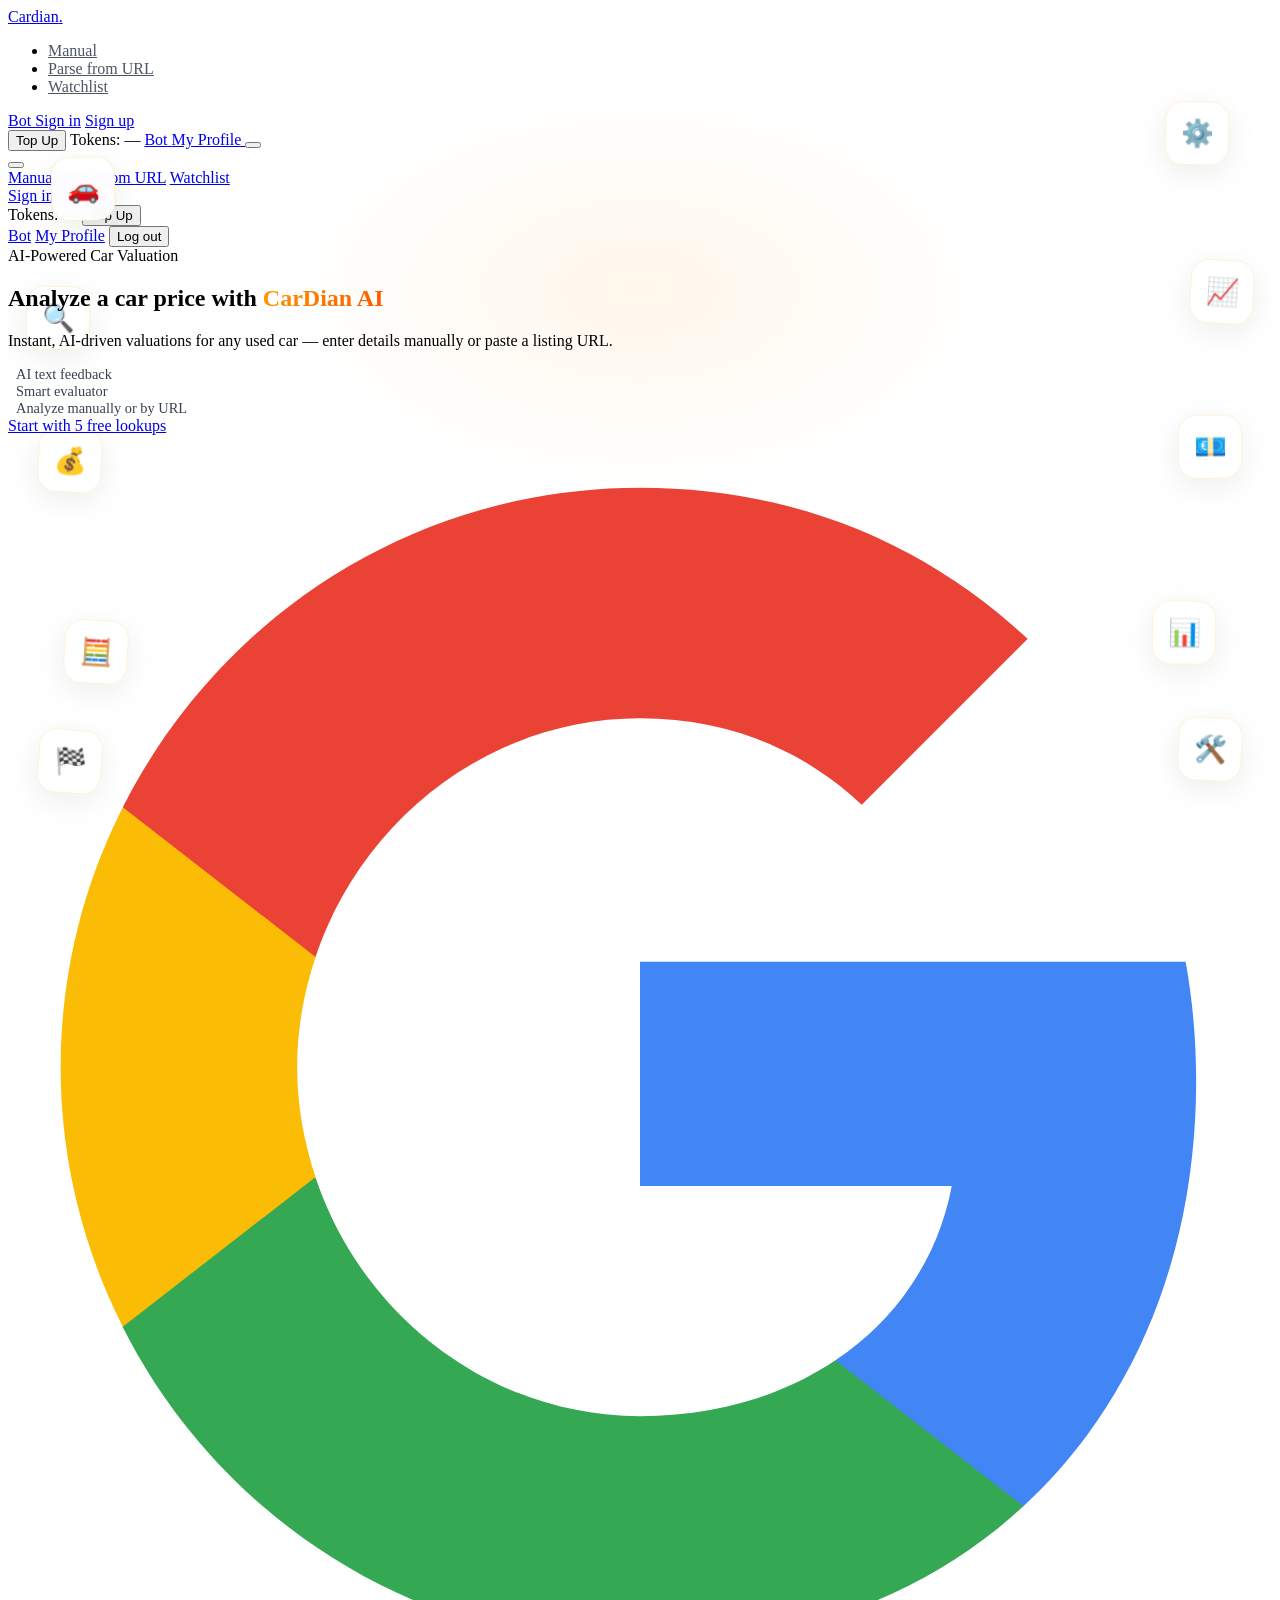
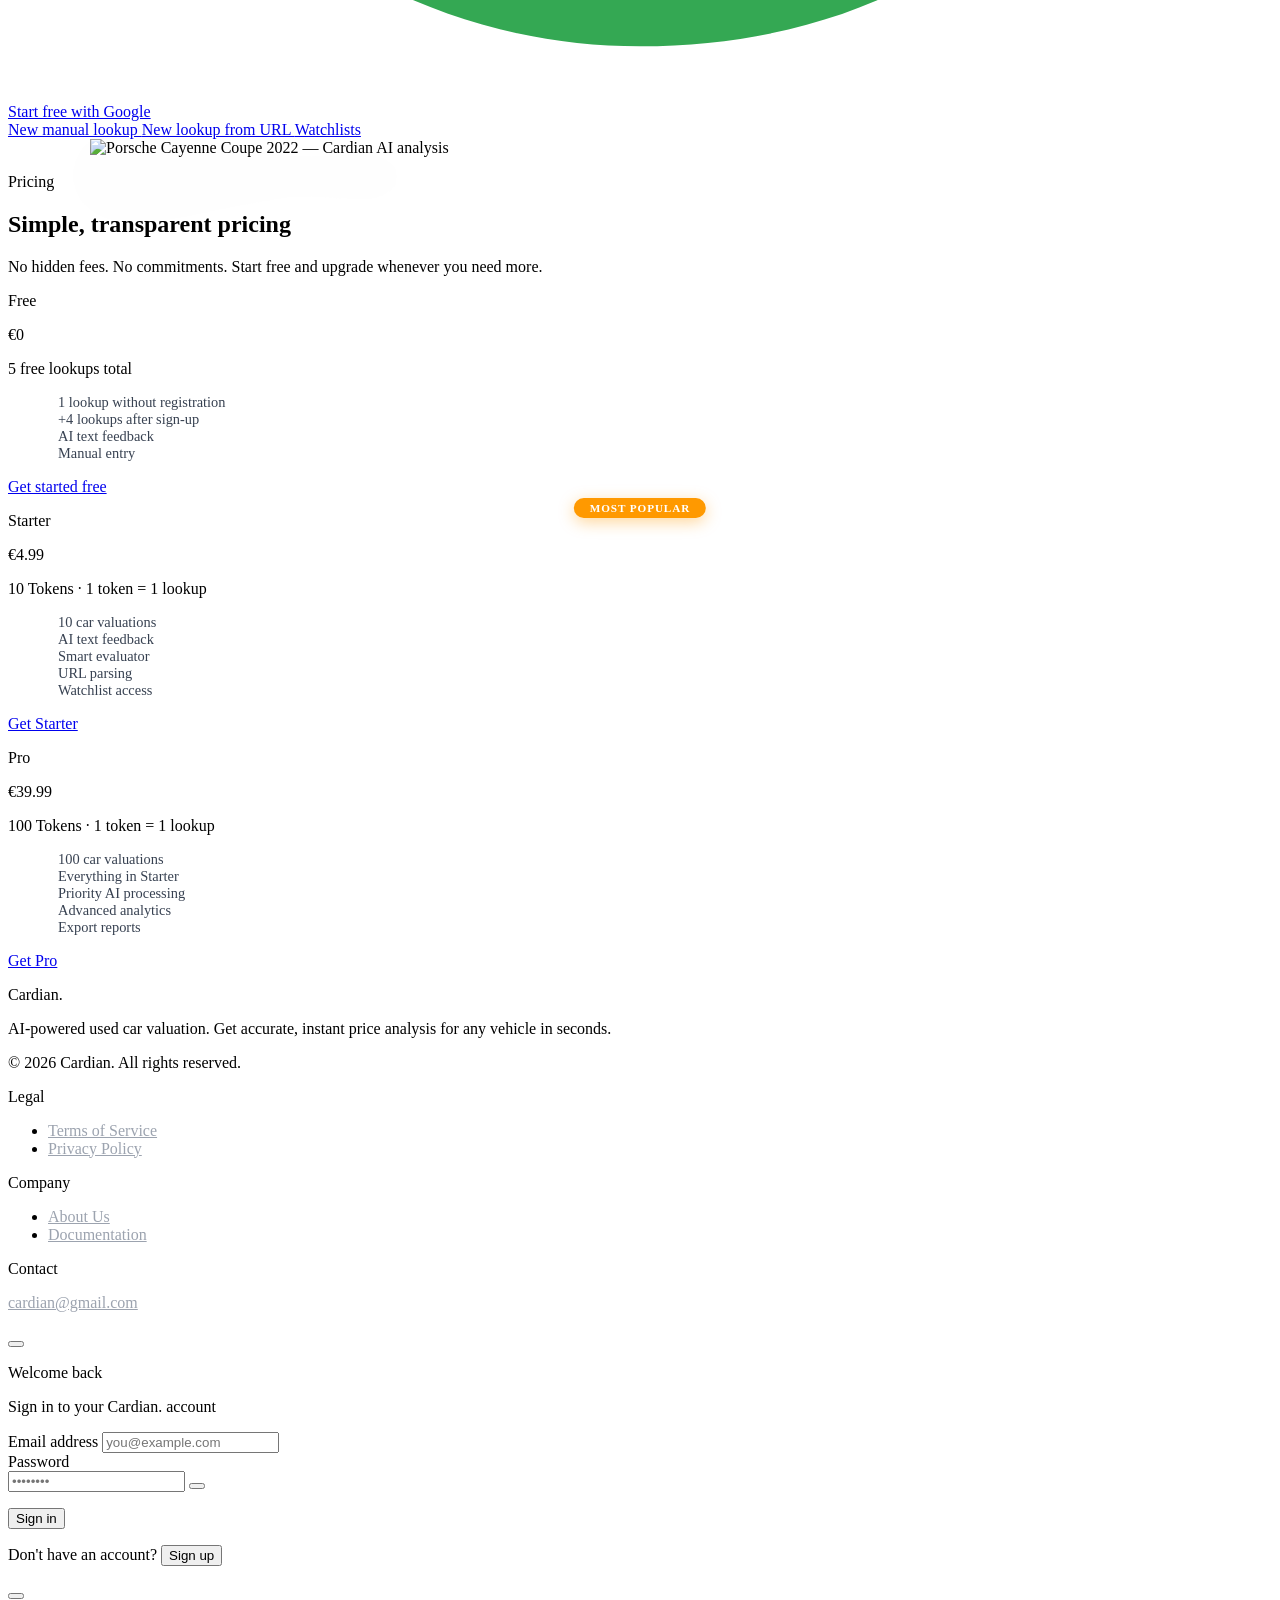
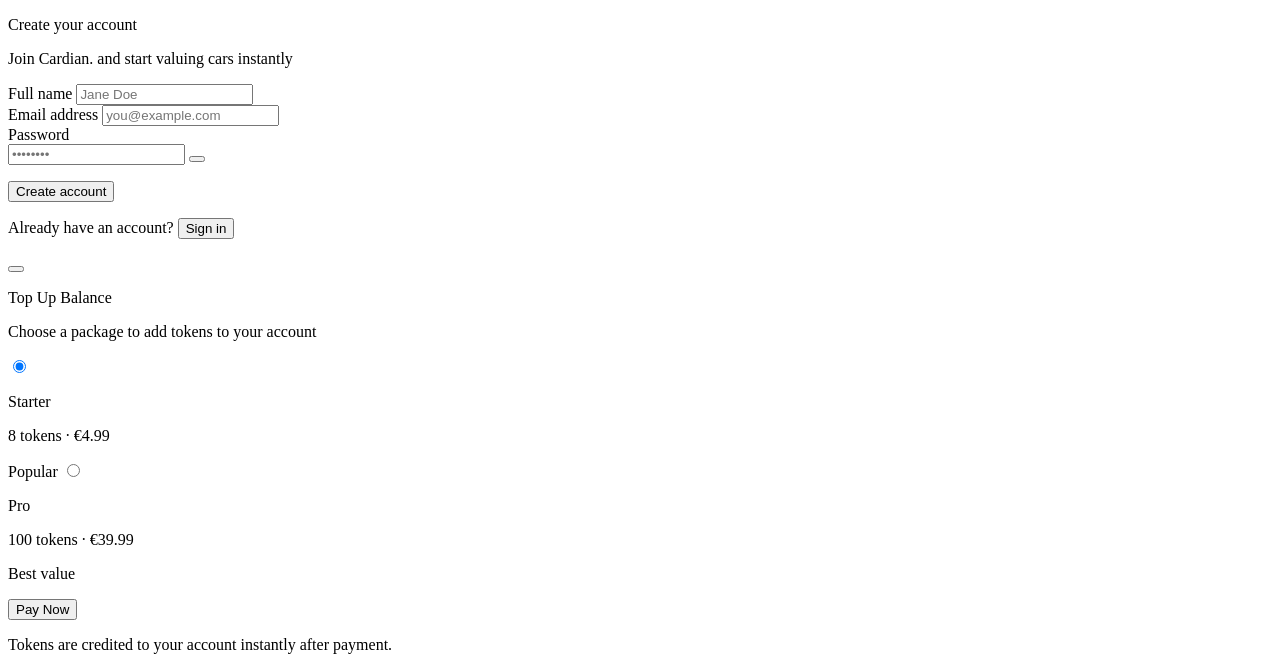
==== commit a65981c5: "v2 adapt design" ====
--- a/frontend/index.html
+++ b/frontend/index.html
@@ -50,71 +50,62 @@
       </a>
 
       <!-- Desktop Links -->
-      <ul class="hidden md:flex items-center gap-8 text-sm font-medium">
+      <ul class="hidden lg:flex items-center gap-8 text-sm font-medium">
         <li><a href="./manual_lookups.html" id="nav-manual" class="nav-link">Manual</a></li>
         <li><a href="./parsed_lookups.html" id="nav-parse" class="nav-link">Parse from URL</a></li>
         <li><a href="./watchlists.html" id="nav-watchlist" class="nav-link">Watchlist</a></li>
       </ul>
 
-      <!-- Desktop Auth Buttons -->
-      <div class="hidden md:flex items-center gap-3" id="auth-buttons-guest">
-        <a href="https://t.me/CarDianAI_bot" target="_blank" rel="noopener noreferrer" class="px-3 py-1.5 text-sm font-semibold text-white rounded-lg bg-[#229ED9] hover:bg-[#1a8bbf] hover:scale-105 transition-all duration-200 flex items-center gap-1.5">
-          <i data-lucide="send" class="w-4 h-4"></i>
-          Bot
-        </a>
-        <a href="#" id="btn-signin"
-          class="px-4 py-2 text-sm font-medium text-gray-700 hover:text-gray-900 transition-colors">Sign in</a>
-        <a href="#" id="btn-signup"
-          class="px-4 py-2 text-sm font-semibold text-white rounded-lg bg-[#ff9900] hover:scale-105 hover:shadow-lg hover:shadow-orange-200 transition-all duration-200 shadow-md shadow-orange-100">Sign
-          up</a>
-      </div>
-
-      <!-- Desktop Auth — Authenticated State (hidden by default) -->
-      <div class="hidden items-center gap-2" id="auth-buttons-user">
-        <!-- Top Up Button -->
-        <button id="btn-topup" class="px-3 py-1.5 text-sm font-semibold text-[#ff9900] border border-[#ff9900] rounded-lg hover:bg-orange-50 transition-all duration-200 flex items-center gap-1.5">
-          <i data-lucide="plus-circle" class="w-4 h-4"></i>
-          Top Up
-        </button>
-        <!-- Token Balance -->
-        <span id="header-balance" class="text-sm font-bold text-gray-900 px-2">Tokens: —</span>
-        <!-- Bot Button -->
-        <a href="https://t.me/CarDianAI_bot" target="_blank" rel="noopener noreferrer" id="btn-bot" class="px-3 py-1.5 text-sm font-semibold text-white rounded-lg bg-[#229ED9] hover:bg-[#1a8bbf] hover:scale-105 transition-all duration-200 flex items-center gap-1.5">
-          <i data-lucide="send" class="w-4 h-4"></i>
-          Bot
-        </a>
-        <a href="./profile.html" id="btn-dashboard" class="px-3 py-1.5 text-sm font-semibold text-white rounded-lg bg-[#ff9900] hover:scale-105 hover:shadow-lg hover:shadow-orange-200 transition-all duration-200 shadow-md shadow-orange-100 flex items-center gap-1.5">
-          <i data-lucide="user-circle" class="w-4 h-4"></i>
-          My Profile
-        </a>
-        <button id="btn-logout" class="p-2 text-gray-500 hover:text-red-600 border border-gray-200 rounded-lg hover:border-red-200 hover:bg-red-50 transition-all duration-200 flex items-center" aria-label="Log out">
-          <i data-lucide="log-out" class="w-4 h-4"></i>
-        </button>
-      </div>
-
-      <!-- Mobile Hamburger -->
-      <button id="menu-btn" class="md:hidden p-2 rounded-lg hover:bg-gray-100 transition-colors"
-        aria-label="Toggle menu" aria-expanded="false">
+            <!-- Desktop Auth Container -->
+      <div class="hidden lg:flex items-center gap-3">
+        <div class="flex items-center gap-3" id="auth-buttons-guest">
+          <a href="https://t.me/CarDianAI_bot" target="_blank" rel="noopener noreferrer" class="px-3 py-1.5 text-sm font-semibold text-white rounded-lg bg-[#229ED9] hover:bg-[#1a8bbf] hover:scale-105 transition-all duration-200 flex items-center gap-1.5">
+            <i data-lucide="send" class="w-4 h-4"></i>Bot
+          </a>
+          <a href="#" id="btn-signin" class="px-4 py-2 text-sm font-medium text-gray-700 hover:text-gray-900 transition-colors">Sign in</a>
+          <a href="#" id="btn-signup" class="px-4 py-2 text-sm font-semibold text-white rounded-lg bg-[#ff9900] hover:scale-105 hover:shadow-lg hover:shadow-orange-200 transition-all duration-200 shadow-md shadow-orange-100">Sign up</a>
+        </div>
+        <div class="hidden items-center gap-2" id="auth-buttons-user">
+          <button id="btn-topup" class="px-3 py-1.5 text-sm font-semibold text-[#ff9900] border border-[#ff9900] rounded-lg hover:bg-orange-50 transition-all duration-200 flex items-center gap-1.5">
+            <i data-lucide="plus-circle" class="w-4 h-4"></i>Top Up
+          </button>
+          <span id="header-balance" class="text-sm font-bold text-gray-900 px-2">Tokens: —</span>
+          <a href="https://t.me/CarDianAI_bot" target="_blank" rel="noopener noreferrer" id="btn-bot" class="px-3 py-1.5 text-sm font-semibold text-white rounded-lg bg-[#229ED9] hover:bg-[#1a8bbf] hover:scale-105 transition-all duration-200 flex items-center gap-1.5">
+            <i data-lucide="send" class="w-4 h-4"></i>Bot
+          </a>
+          <a href="./profile.html" id="btn-dashboard" class="px-3 py-1.5 text-sm font-semibold text-white rounded-lg bg-[#ff9900] hover:scale-105 hover:shadow-lg hover:shadow-orange-200 transition-all duration-200 shadow-md shadow-orange-100 flex items-center gap-1.5">
+            <i data-lucide="user-circle" class="w-4 h-4"></i>My Profile
+          </a>
+          <button id="btn-logout" class="p-2 text-gray-500 hover:text-red-600 border border-gray-200 rounded-lg hover:border-red-200 hover:bg-red-50 transition-all duration-200 flex items-center" aria-label="Log out">
+            <i data-lucide="log-out" class="w-4 h-4"></i>
+          </button>
+        </div>
+      </div>
+      <button id="menu-btn" class="lg:hidden p-2 rounded-lg hover:bg-gray-100 transition-colors" aria-label="Toggle menu" aria-expanded="false">
         <i data-lucide="menu" class="w-5 h-5"></i>
       </button>
     </nav>
 
-    <!-- Mobile Dropdown Menu -->
-    <div id="mobile-menu"
-      class="hidden md:hidden border-t border-gray-100 bg-white/95 backdrop-blur-md px-6 py-4 space-y-1">
-      <a href="./manual_lookups.html"
-        class="block text-sm font-medium text-gray-700 hover:text-[#ff9900] py-2.5 transition-colors">Manual</a>
-      <a href="./parsed_lookups.html" class="block text-sm font-medium text-gray-700 hover:text-[#ff9900] py-2.5 transition-colors">Parse
-        from URL</a>
-      <a href="./watchlists.html"
-        class="block text-sm font-medium text-gray-700 hover:text-[#ff9900] py-2.5 transition-colors">Watchlist</a>
-      <div class="flex gap-3 pt-3 border-t border-gray-100 mt-3">
-        <a href="#"
-          class="flex-1 text-center px-4 py-2.5 text-sm font-medium border border-gray-200 rounded-lg hover:bg-gray-50 transition-colors">Sign
-          in</a>
-        <a href="#"
-          class="flex-1 text-center px-4 py-2.5 text-sm font-semibold text-white rounded-lg bg-[#ff9900] hover:brightness-110 transition-all">Sign
-          up</a>
+        <div id="mobile-menu" class="hidden lg:hidden border-t border-gray-100 bg-white/95 backdrop-blur-md px-6 py-4 space-y-1">
+      <a href="./manual_lookups.html" class="block text-sm font-medium text-gray-700 hover:text-[#ff9900] py-2.5 transition-colors">Manual</a>
+      <a href="./parsed_lookups.html" class="block text-sm font-medium text-gray-700 hover:text-[#ff9900] py-2.5 transition-colors">Parse from URL</a>
+      <a href="./watchlists.html" class="block text-sm font-medium text-gray-700 hover:text-[#ff9900] py-2.5 transition-colors">Watchlist</a>
+      
+      <!-- Mobile Auth Guest -->
+      <div id="mobile-auth-guest" class="flex gap-3 pt-3 border-t border-gray-100 mt-3">
+        <a href="#" id="btn-signin-mobile" class="flex-1 text-center px-4 py-2.5 text-sm font-medium border border-gray-200 rounded-lg hover:bg-gray-50 transition-colors">Sign in</a>
+        <a href="#" id="btn-signup-mobile" class="flex-1 text-center px-4 py-2.5 text-sm font-semibold text-white rounded-lg bg-[#ff9900] hover:brightness-110 transition-all">Sign up</a>
+      </div>
+      
+      <!-- Mobile Auth User -->
+      <div id="mobile-auth-user" class="hidden flex-col gap-2 pt-3 border-t border-gray-100 mt-3">
+        <div class="flex items-center justify-between px-2 mb-2">
+           <span id="header-balance-mobile" class="text-sm font-bold text-gray-900">Tokens: —</span>
+           <button id="btn-topup-mobile" class="text-sm font-semibold text-[#ff9900]">Top Up</button>
+        </div>
+        <a href="https://t.me/CarDianAI_bot" target="_blank" class="block text-center px-4 py-2.5 text-sm font-medium border border-gray-200 rounded-lg hover:bg-gray-50 transition-colors">Bot</a>
+        <a href="./profile.html" class="block text-center px-4 py-2.5 text-sm font-semibold text-white rounded-lg bg-[#ff9900] transition-colors">My Profile</a>
+        <button id="btn-logout-mobile" class="block w-full text-center px-4 py-2.5 text-sm font-medium text-red-600 border border-red-200 rounded-lg hover:bg-red-50 transition-colors">Log out</button>
       </div>
     </div>
   </header>
--- a/frontend/css/style.css
+++ b/frontend/css/style.css
@@ -3,9 +3,13 @@
    Custom animations, scrollbar, and component styles
    ═══════════════════════════════════════════════════ */
 
+*, *::before, *::after {
+    box-sizing: border-box;
+}
+
 /* ── Scrollbar ── */
 ::-webkit-scrollbar {
-    width: 6px
+    width: 0.375rem; /* 6px */
 }
 
 ::-webkit-scrollbar-track {
@@ -67,8 +71,8 @@
     top: 10%;
     left: 50%;
     transform: translateX(-50%);
-    width: min(700px, 90vw);
-    height: 400px;
+    width: min(43.75rem, 90vw); /* 700px */
+    height: 25rem; /* 400px */
     background: radial-gradient(ellipse at center, rgba(255, 153, 0, 0.08) 0%, transparent 70%);
     pointer-events: none;
     z-index: 0;
@@ -164,13 +168,13 @@
 
 .float-card {
     position: absolute;
-    width: 64px;
-    height: 64px;
+    width: 4rem; /* 64px */
+    height: 4rem; /* 64px */
     background: rgba(255, 255, 255, 0.92);
     backdrop-filter: blur(8px);
     -webkit-backdrop-filter: blur(8px);
     border: 1px solid rgba(255, 153, 0, 0.15);
-    border-radius: 18px;
+    border-radius: 1.125rem; /* 18px */
     display: flex;
     align-items: center;
     justify-content: center;
@@ -274,7 +278,7 @@
 .hero-img-wrap {
     position: relative;
     width: 100%;
-    max-width: 1100px;
+    max-width: 68.75rem; /* 1100px */
     margin-left: auto;
     margin-right: auto;
 }
@@ -386,46 +390,61 @@
 /* ══════════════════════════════════════════
    RESPONSIVE BREAKPOINTS
    ══════════════════════════════════════════ */
-@media (max-width: 900px) {}
-
-@media (max-width: 640px) {
+
+/* Mobile (320px - 480px) */
+@media (min-width: 320px) and (max-width: 480px) {
+    /* Touch friendly minimums */
+    button, 
+    a.nav-link, 
+    a.footer-link,
+    input,
+    select {
+        min-height: 44px;
+        min-width: 44px;
+    }
 
     /* Hide outer float cards on small screens */
-    .fc5,
-    .fc6,
-    .fc9,
-    .fc10 {
-        display: none
+    .fc5, .fc6, .fc9, .fc10 {
+        display: none;
     }
 
     .float-card {
-        width: 48px;
-        height: 48px;
+        width: 3rem; /* 48px */
+        height: 3rem; /* 48px */
         font-size: 1.2rem;
-        border-radius: 14px
-    }
-
-    .fc1 {
-        left: 2%
-    }
-
-    .fc2 {
-        left: 2%
-    }
-
-    .fc3 {
-        right: 2%
-    }
-
-    .fc4 {
-        right: 2%
-    }
-
-    .fc7 {
-        left: 1%
-    }
-
-    .fc8 {
-        right: 1%
+        border-radius: 0.875rem; /* 14px */
+    }
+
+    .fc1 { left: 2%; }
+    .fc2 { left: 2%; }
+    .fc3 { right: 2%; }
+    .fc4 { right: 2%; }
+    .fc7 { left: 1%; }
+    .fc8 { right: 1%; }
+}
+
+/* Tablet (481px - 1024px) */
+@media (min-width: 481px) and (max-width: 1024px) {
+    button, 
+    a.nav-link, 
+    a.footer-link,
+    input,
+    select {
+        min-height: 44px;
+    }
+
+    .float-card {
+        width: 3.5rem;
+        height: 3.5rem;
+        font-size: 1.4rem;
+    }
+}
+
+/* Desktop (1025px+) */
+@media (min-width: 1025px) {
+    .float-card {
+        width: 4rem;
+        height: 4rem;
+        font-size: 1.65rem;
     }
 }
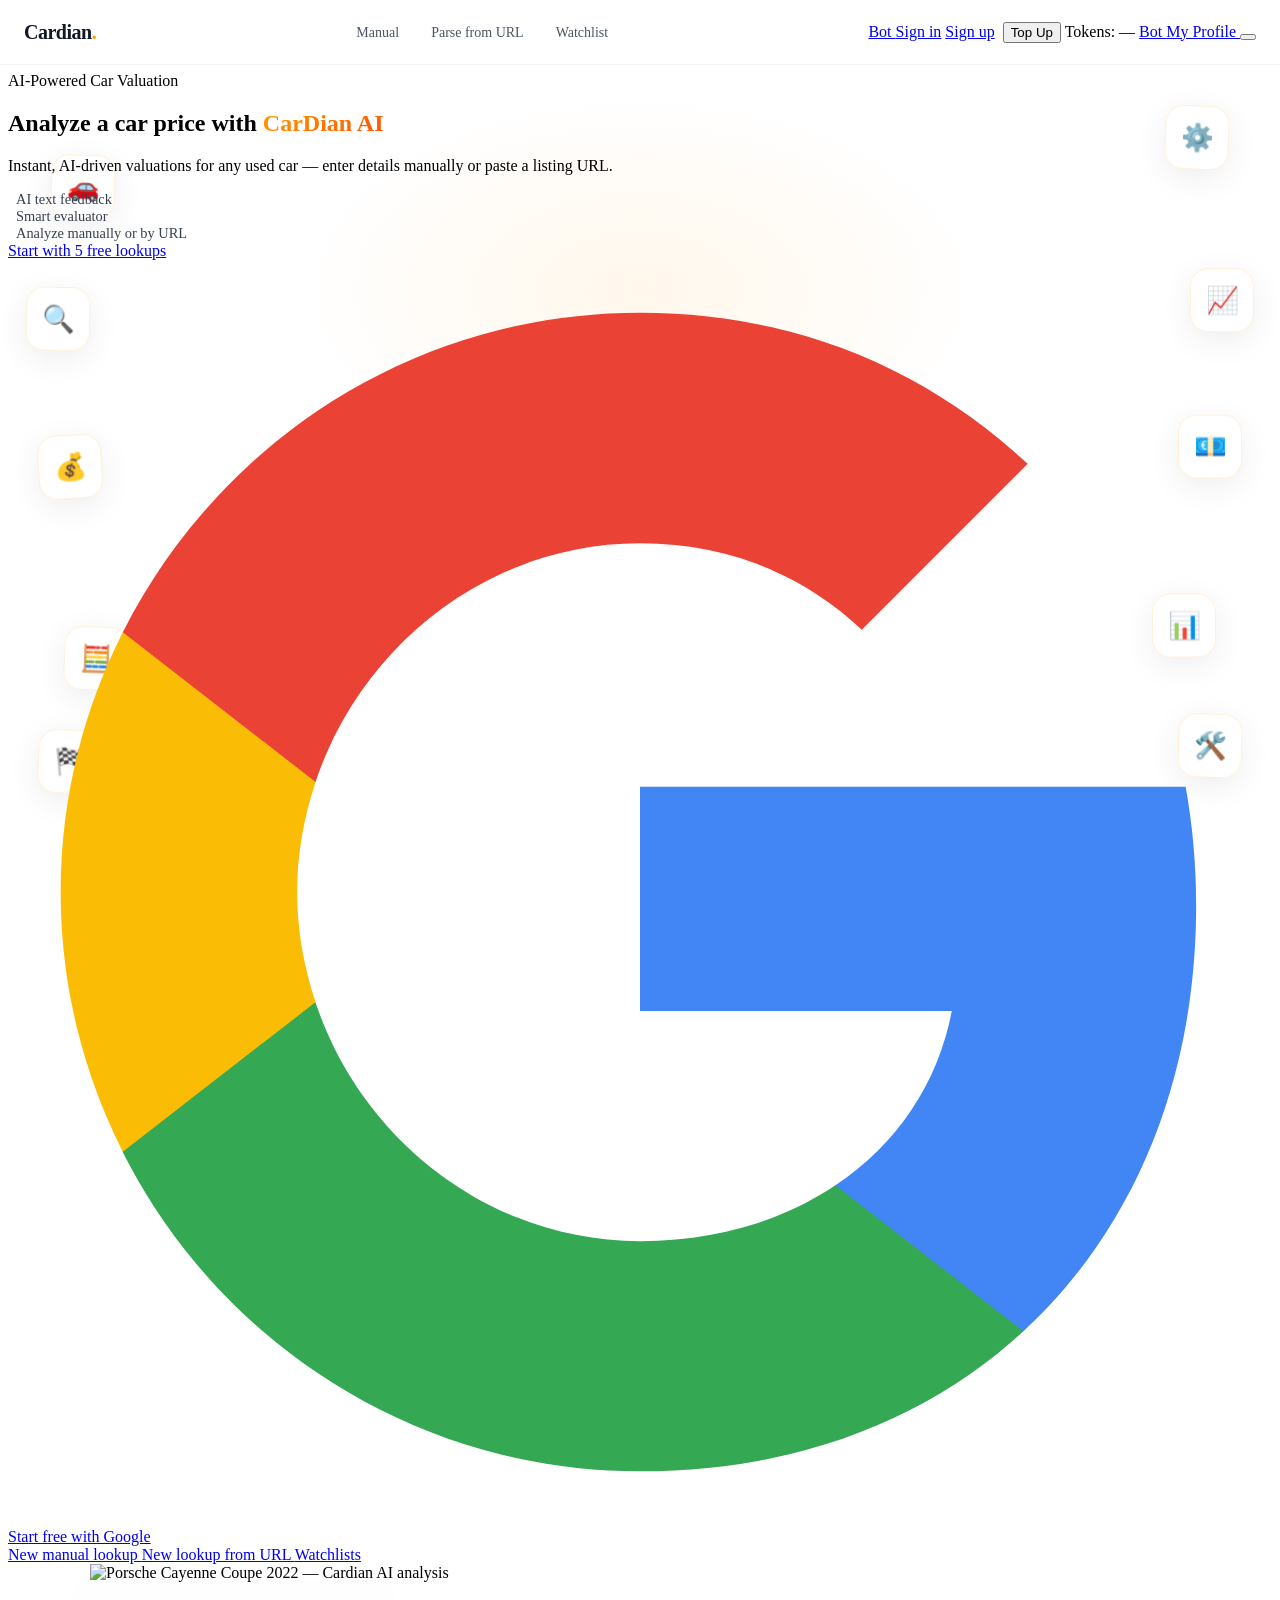
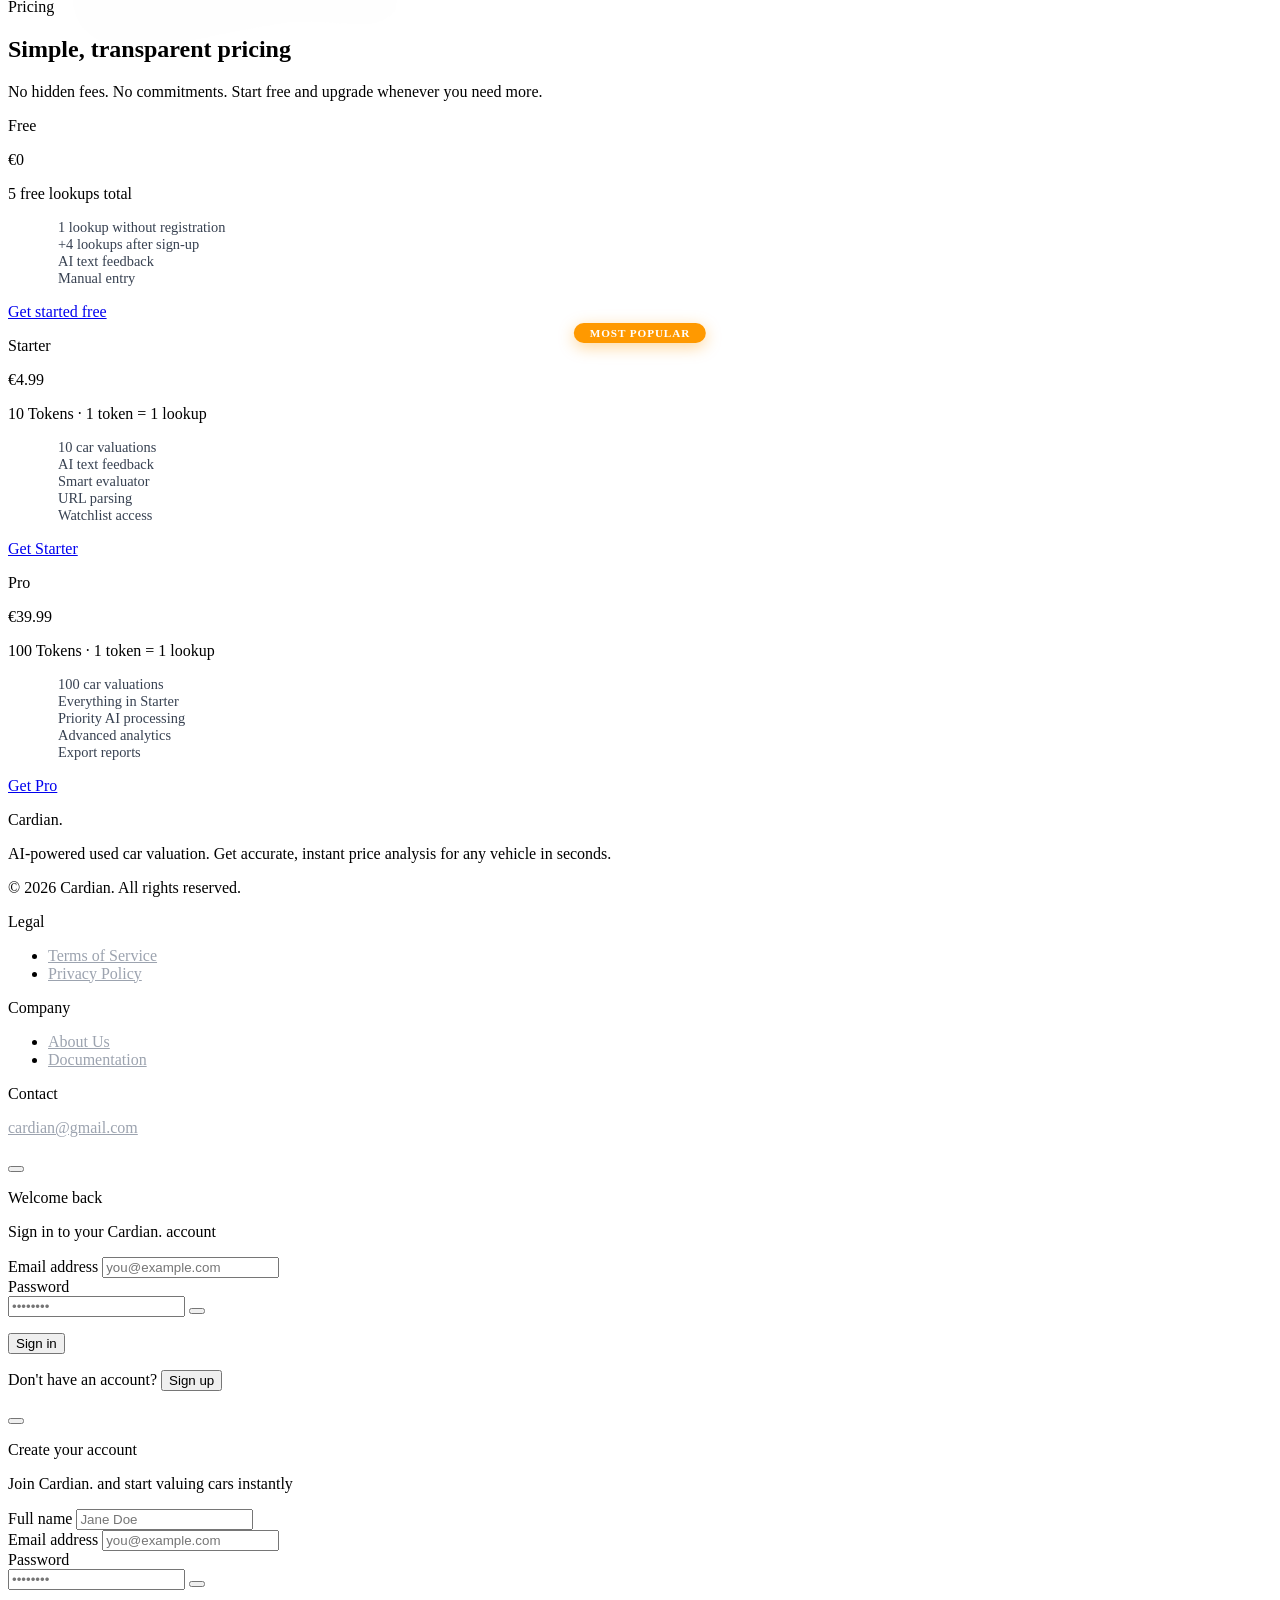
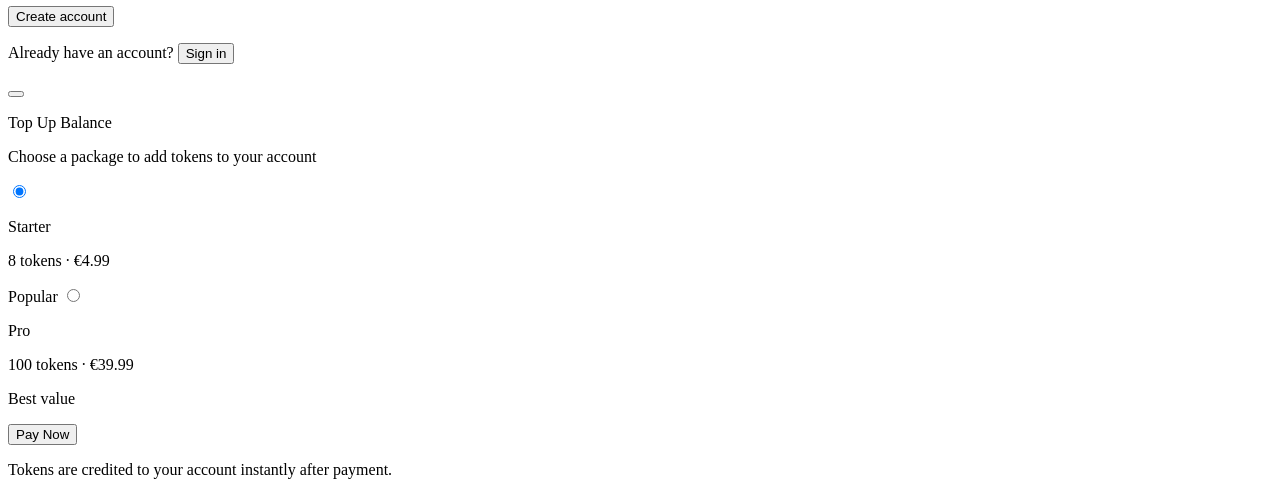
==== commit 0e6e4876: "feat: implement frontend web application with core dashboard, lookup, watchlist, and documentation p" ====
--- a/frontend/index.html
+++ b/frontend/index.html
@@ -33,47 +33,52 @@
 
   <!-- Custom Styles -->
   <link rel="stylesheet" href="./css/style.css" />
+  <link rel="stylesheet" href="./css/header.css" />
 </head>
 
 <body class="bg-white font-sans text-gray-900 antialiased overflow-x-hidden">
 
-  <!-- ══════════════════════════════════════════
+    <!-- ══════════════════════════════════════════
      NAVIGATION BAR — Sticky, backdrop blur
      ══════════════════════════════════════════ -->
-  <header id="navbar"
-    class="fixed top-0 left-0 right-0 z-50 border-b border-gray-100 bg-white/80 backdrop-blur-md transition-shadow duration-300">
-    <nav class="max-w-7xl mx-auto px-6 h-16 flex items-center justify-between">
+  <header id="navbar">
+    <nav class="navbar-inner">
 
       <!-- Brand -->
-      <a href="#" id="brand-logo" class="text-xl font-extrabold tracking-tight text-gray-900">
-        Cardian<span class="text-[#ff9900]">.</span>
+      <a href="./index.html" id="brand-logo" class="nav-brand">
+        Cardian<span>.</span>
       </a>
 
       <!-- Desktop Links -->
-      <ul class="hidden lg:flex items-center gap-8 text-sm font-medium">
+      <ul class="nav-links-desktop">
         <li><a href="./manual_lookups.html" id="nav-manual" class="nav-link">Manual</a></li>
         <li><a href="./parsed_lookups.html" id="nav-parse" class="nav-link">Parse from URL</a></li>
         <li><a href="./watchlists.html" id="nav-watchlist" class="nav-link">Watchlist</a></li>
       </ul>
 
-            <!-- Desktop Auth Container -->
-      <div class="hidden lg:flex items-center gap-3">
-        <div class="flex items-center gap-3" id="auth-buttons-guest">
-          <a href="https://t.me/CarDianAI_bot" target="_blank" rel="noopener noreferrer" class="px-3 py-1.5 text-sm font-semibold text-white rounded-lg bg-[#229ED9] hover:bg-[#1a8bbf] hover:scale-105 transition-all duration-200 flex items-center gap-1.5">
+      <!-- Desktop Auth Area -->
+      <div class="nav-auth-desktop">
+        <!-- Guest state -->
+        <div class="flex items-center gap-2" id="auth-buttons-guest">
+          <a href="https://t.me/CarDianAI_bot" target="_blank" rel="noopener noreferrer"
+             class="px-3 py-1.5 text-sm font-semibold text-white rounded-lg bg-[#229ED9] hover:bg-[#1a8bbf] transition-all duration-200 flex items-center gap-1.5">
             <i data-lucide="send" class="w-4 h-4"></i>Bot
           </a>
           <a href="#" id="btn-signin" class="px-4 py-2 text-sm font-medium text-gray-700 hover:text-gray-900 transition-colors">Sign in</a>
-          <a href="#" id="btn-signup" class="px-4 py-2 text-sm font-semibold text-white rounded-lg bg-[#ff9900] hover:scale-105 hover:shadow-lg hover:shadow-orange-200 transition-all duration-200 shadow-md shadow-orange-100">Sign up</a>
-        </div>
+          <a href="#" id="btn-signup" class="px-4 py-2 text-sm font-semibold text-white rounded-lg bg-[#ff9900] hover:brightness-110 transition-all shadow-md shadow-orange-100">Sign up</a>
+        </div>
+        <!-- Logged-in state -->
         <div class="hidden items-center gap-2" id="auth-buttons-user">
           <button id="btn-topup" class="px-3 py-1.5 text-sm font-semibold text-[#ff9900] border border-[#ff9900] rounded-lg hover:bg-orange-50 transition-all duration-200 flex items-center gap-1.5">
             <i data-lucide="plus-circle" class="w-4 h-4"></i>Top Up
           </button>
           <span id="header-balance" class="text-sm font-bold text-gray-900 px-2">Tokens: —</span>
-          <a href="https://t.me/CarDianAI_bot" target="_blank" rel="noopener noreferrer" id="btn-bot" class="px-3 py-1.5 text-sm font-semibold text-white rounded-lg bg-[#229ED9] hover:bg-[#1a8bbf] hover:scale-105 transition-all duration-200 flex items-center gap-1.5">
+          <a href="https://t.me/CarDianAI_bot" target="_blank" rel="noopener noreferrer" id="btn-bot"
+             class="px-3 py-1.5 text-sm font-semibold text-white rounded-lg bg-[#229ED9] hover:bg-[#1a8bbf] transition-all duration-200 flex items-center gap-1.5">
             <i data-lucide="send" class="w-4 h-4"></i>Bot
           </a>
-          <a href="./profile.html" id="btn-dashboard" class="px-3 py-1.5 text-sm font-semibold text-white rounded-lg bg-[#ff9900] hover:scale-105 hover:shadow-lg hover:shadow-orange-200 transition-all duration-200 shadow-md shadow-orange-100 flex items-center gap-1.5">
+          <a href="./profile.html" id="btn-dashboard"
+             class="px-3 py-1.5 text-sm font-semibold text-white rounded-lg bg-[#ff9900] hover:brightness-110 transition-all shadow-md shadow-orange-100 flex items-center gap-1.5">
             <i data-lucide="user-circle" class="w-4 h-4"></i>My Profile
           </a>
           <button id="btn-logout" class="p-2 text-gray-500 hover:text-red-600 border border-gray-200 rounded-lg hover:border-red-200 hover:bg-red-50 transition-all duration-200 flex items-center" aria-label="Log out">
@@ -81,32 +86,52 @@
           </button>
         </div>
       </div>
-      <button id="menu-btn" class="lg:hidden p-2 rounded-lg hover:bg-gray-100 transition-colors" aria-label="Toggle menu" aria-expanded="false">
-        <i data-lucide="menu" class="w-5 h-5"></i>
-      </button>
+
+      <!-- Mobile right-side controls (always visible on mobile) -->
+      <div class="nav-mobile-controls">
+        <!-- Token count — shown when logged in (controlled by menu.js) -->
+        <div id="mobile-token-badge">
+          <i data-lucide="coins" class="w-3.5 h-3.5"></i>
+          <span>—</span>
+        </div>
+        <!-- Profile icon — shown when logged in -->
+        <a href="./profile.html" id="mobile-profile-btn" aria-label="My Profile">
+          <i data-lucide="user-circle" class="w-4 h-4"></i>
+        </a>
+        <!-- Hamburger -->
+        <button id="menu-btn" aria-label="Toggle menu" aria-expanded="false">
+          <i data-lucide="menu" class="w-5 h-5"></i>
+        </button>
+      </div>
+
     </nav>
 
-        <div id="mobile-menu" class="hidden lg:hidden border-t border-gray-100 bg-white/95 backdrop-blur-md px-6 py-4 space-y-1">
-      <a href="./manual_lookups.html" class="block text-sm font-medium text-gray-700 hover:text-[#ff9900] py-2.5 transition-colors">Manual</a>
-      <a href="./parsed_lookups.html" class="block text-sm font-medium text-gray-700 hover:text-[#ff9900] py-2.5 transition-colors">Parse from URL</a>
-      <a href="./watchlists.html" class="block text-sm font-medium text-gray-700 hover:text-[#ff9900] py-2.5 transition-colors">Watchlist</a>
-      
-      <!-- Mobile Auth Guest -->
-      <div id="mobile-auth-guest" class="flex gap-3 pt-3 border-t border-gray-100 mt-3">
-        <a href="#" id="btn-signin-mobile" class="flex-1 text-center px-4 py-2.5 text-sm font-medium border border-gray-200 rounded-lg hover:bg-gray-50 transition-colors">Sign in</a>
-        <a href="#" id="btn-signup-mobile" class="flex-1 text-center px-4 py-2.5 text-sm font-semibold text-white rounded-lg bg-[#ff9900] hover:brightness-110 transition-all">Sign up</a>
-      </div>
-      
-      <!-- Mobile Auth User -->
-      <div id="mobile-auth-user" class="hidden flex-col gap-2 pt-3 border-t border-gray-100 mt-3">
-        <div class="flex items-center justify-between px-2 mb-2">
-           <span id="header-balance-mobile" class="text-sm font-bold text-gray-900">Tokens: —</span>
-           <button id="btn-topup-mobile" class="text-sm font-semibold text-[#ff9900]">Top Up</button>
-        </div>
-        <a href="https://t.me/CarDianAI_bot" target="_blank" class="block text-center px-4 py-2.5 text-sm font-medium border border-gray-200 rounded-lg hover:bg-gray-50 transition-colors">Bot</a>
-        <a href="./profile.html" class="block text-center px-4 py-2.5 text-sm font-semibold text-white rounded-lg bg-[#ff9900] transition-colors">My Profile</a>
-        <button id="btn-logout-mobile" class="block w-full text-center px-4 py-2.5 text-sm font-medium text-red-600 border border-red-200 rounded-lg hover:bg-red-50 transition-colors">Log out</button>
-      </div>
+    <!-- Mobile Dropdown Menu -->
+    <div id="mobile-menu" role="navigation" aria-label="Mobile navigation">
+
+      <a href="./manual_lookups.html" class="mobile-nav-link">Manual</a>
+      <a href="./parsed_lookups.html" class="mobile-nav-link">Parse from URL</a>
+      <a href="./watchlists.html" class="mobile-nav-link">Watchlist</a>
+
+      <div class="mobile-menu-divider"></div>
+
+      <!-- Guest auth section -->
+      <div id="mobile-auth-guest">
+        <a href="#" id="btn-signin-mobile" class="mobile-guest-signin">Sign in</a>
+        <a href="#" id="btn-signup-mobile" class="mobile-guest-signup">Sign up</a>
+      </div>
+
+      <!-- Logged-in auth section -->
+      <div id="mobile-auth-user">
+        <div class="mobile-user-row">
+          <span id="header-balance-mobile" class="mobile-user-balance">Tokens: —</span>
+          <button id="btn-topup-mobile" class="mobile-topup-btn">Top Up</button>
+        </div>
+        <a href="https://t.me/CarDianAI_bot" target="_blank" class="mobile-menu-btn mobile-btn-neutral">Bot</a>
+        <a href="./profile.html" class="mobile-menu-btn mobile-btn-primary">My Profile</a>
+        <button id="btn-logout-mobile" class="mobile-menu-btn mobile-btn-danger">Log out</button>
+      </div>
+
     </div>
   </header>
 
--- a/frontend/css/style.css
+++ b/frontend/css/style.css
@@ -388,63 +388,142 @@
 }
 
 /* ══════════════════════════════════════════
-   RESPONSIVE BREAKPOINTS
-   ══════════════════════════════════════════ */
-
-/* Mobile (320px - 480px) */
-@media (min-width: 320px) and (max-width: 480px) {
-    /* Touch friendly minimums */
-    button, 
-    a.nav-link, 
-    a.footer-link,
-    input,
-    select {
-        min-height: 44px;
-        min-width: 44px;
-    }
-
-    /* Hide outer float cards on small screens */
-    .fc5, .fc6, .fc9, .fc10 {
-        display: none;
-    }
-
-    .float-card {
-        width: 3rem; /* 48px */
-        height: 3rem; /* 48px */
-        font-size: 1.2rem;
-        border-radius: 0.875rem; /* 14px */
-    }
-
-    .fc1 { left: 2%; }
-    .fc2 { left: 2%; }
-    .fc3 { right: 2%; }
-    .fc4 { right: 2%; }
-    .fc7 { left: 1%; }
-    .fc8 { right: 1%; }
-}
-
-/* Tablet (481px - 1024px) */
-@media (min-width: 481px) and (max-width: 1024px) {
-    button, 
-    a.nav-link, 
-    a.footer-link,
-    input,
-    select {
-        min-height: 44px;
-    }
-
-    .float-card {
-        width: 3.5rem;
-        height: 3.5rem;
-        font-size: 1.4rem;
-    }
-}
-
-/* Desktop (1025px+) */
-@media (min-width: 1025px) {
-    .float-card {
-        width: 4rem;
-        height: 4rem;
-        font-size: 1.65rem;
-    }
-}+   RESPONSIVE — GLOBAL RULES
+   ══════════════════════════════════════════ */
+
+/* Prevent ALL horizontal overflow sitewide */
+html, body {
+  overflow-x: hidden;
+  max-width: 100%;
+}
+
+/* Main content padding for fixed header */
+main { padding-top: 4rem; }
+
+/* ── Touch targets: all interactive elements ≥ 44×44px on mobile ── */
+@media (max-width: 1023px) {
+  a, button, [role="button"], input[type="submit"], input[type="button"] {
+    min-height: 44px;
+    display: inline-flex;
+    align-items: center;
+  }
+  /* exceptions for inline text links */
+  p a, li a { min-height: unset; display: inline; }
+}
+
+/* ══════════════════════════════════════════
+   RESPONSIVE — HERO & INDEX PAGE
+   ══════════════════════════════════════════ */
+@media (max-width: 640px) {
+  /* Float cards: hide outer ones, shrink inner ones */
+  .fc5, .fc6, .fc9, .fc10 { display: none; }
+
+  .float-card {
+    width: 2.75rem;
+    height: 2.75rem;
+    font-size: 1.1rem;
+    border-radius: 0.75rem;
+  }
+
+  .fc1 { left: 1%; }
+  .fc2 { left: 1%; }
+  .fc3 { right: 1%; }
+  .fc4 { right: 1%; }
+  .fc7 { left: 0.5%; }
+  .fc8 { right: 0.5%; }
+
+  /* Hero section reduced vertical padding */
+  #hero { padding-top: 5rem; padding-bottom: 3rem; }
+}
+
+@media (min-width: 641px) and (max-width: 1023px) {
+  .float-card {
+    width: 3.25rem;
+    height: 3.25rem;
+    font-size: 1.35rem;
+  }
+}
+
+@media (min-width: 1024px) {
+  .float-card {
+    width: 4rem;
+    height: 4rem;
+    font-size: 1.65rem;
+  }
+}
+
+/* ══════════════════════════════════════════
+   RESPONSIVE — PROFILE PAGE
+   ══════════════════════════════════════════ */
+/* Stack sidebar above content on mobile */
+@media (max-width: 767px) {
+  /* Profile sidebar becomes a horizontal tab row */
+  .profile-sidebar-nav {
+    display: flex !important;
+    flex-direction: row !important;
+    overflow-x: auto;
+    gap: 0.5rem;
+    padding-bottom: 0.25rem;
+    position: static !important;
+  }
+
+  .profile-sidebar-nav a {
+    flex-shrink: 0;
+    white-space: nowrap;
+    padding: 0.5rem 1rem;
+    font-size: 0.8125rem;
+    min-height: 38px;
+  }
+
+  /* Profile section cards: reduce padding */
+  .profile-card-body { padding: 1.25rem !important; }
+  .profile-card-header { padding: 1rem 1.25rem !important; }
+
+  /* Profile row: stack label + button vertically */
+  .profile-info-row {
+    flex-direction: column !important;
+    align-items: flex-start !important;
+    gap: 0.75rem;
+  }
+}
+
+/* ══════════════════════════════════════════
+   RESPONSIVE — LOOKUP PAGES (card layout)
+   ══════════════════════════════════════════ */
+@media (max-width: 767px) {
+  /* Result metric grids: always single column on narrow screens */
+  .result-metrics-grid {
+    grid-template-columns: 1fr !important;
+  }
+
+  /* Form grids: single column */
+  .form-grid-4 {
+    grid-template-columns: 1fr !important;
+  }
+
+  /* Make the lookup result sections scrollable if they overflow */
+  .lookup-result-scroll {
+    overflow-x: auto;
+    -webkit-overflow-scrolling: touch;
+  }
+
+  /* Pricing card full-width on small screens */
+  .pricing-card { width: 100%; }
+}
+
+/* ══════════════════════════════════════════
+   RESPONSIVE — WATCHLISTS PAGE
+   ══════════════════════════════════════════ */
+@media (max-width: 767px) {
+  /* Watchlist tab buttons: scrollable row */
+  .watchlist-tabs {
+    overflow-x: auto;
+    -webkit-overflow-scrolling: touch;
+    flex-wrap: nowrap !important;
+  }
+
+  /* Watchlist item detail grid: single column */
+  .watchlist-detail-grid {
+    grid-template-columns: 1fr 1fr !important;
+  }
+}
--- a/frontend/css/header.css
+++ b/frontend/css/header.css
@@ -0,0 +1,298 @@
+/* ═══════════════════════════════════════════════════
+   Cardian — header.css
+   Universal header, mobile menu, and auth state styles
+   All pages share this file for consistent layout.
+   ═══════════════════════════════════════════════════ */
+
+/* ── Global box-sizing (belt-and-suspenders) ── */
+*, *::before, *::after { box-sizing: border-box; }
+
+/* ══════════════════════════════════════════
+   HEADER / NAV
+   ══════════════════════════════════════════ */
+#navbar {
+  position: fixed;
+  top: 0;
+  left: 0;
+  right: 0;
+  z-index: 50;
+  background: rgba(255, 255, 255, 0.85);
+  backdrop-filter: blur(12px);
+  -webkit-backdrop-filter: blur(12px);
+  border-bottom: 1px solid #f3f4f6;
+  transition: box-shadow 0.3s;
+}
+#navbar.scrolled { box-shadow: 0 2px 16px rgba(0,0,0,0.07); }
+
+.navbar-inner {
+  max-width: 80rem;          /* 1280px */
+  margin: 0 auto;
+  padding: 0 1.5rem;
+  height: 4rem;              /* 64px */
+  display: flex;
+  align-items: center;
+  justify-content: space-between;
+  gap: 1rem;
+}
+
+/* Brand */
+.nav-brand {
+  font-size: 1.25rem;
+  font-weight: 800;
+  color: #111827;
+  letter-spacing: -0.025em;
+  text-decoration: none;
+  flex-shrink: 0;
+}
+.nav-brand span { color: #ff9900; }
+
+/* Desktop nav links */
+.nav-links-desktop {
+  display: none;
+  list-style: none;
+  margin: 0;
+  padding: 0;
+  gap: 2rem;
+  align-items: center;
+}
+@media (min-width: 1024px) {
+  .nav-links-desktop { display: flex; }
+}
+
+.nav-link {
+  position: relative;
+  color: #4b5563;
+  font-size: 0.875rem;
+  font-weight: 500;
+  text-decoration: none;
+  padding-bottom: 2px;
+  transition: color 0.2s;
+}
+.nav-link::after {
+  content: '';
+  position: absolute;
+  bottom: -2px; left: 0;
+  width: 0; height: 2px;
+  background: #ff9900;
+  border-radius: 99px;
+  transition: width 0.25s cubic-bezier(.22,1,.36,1);
+}
+.nav-link:hover { color: #ff9900; }
+.nav-link:hover::after { width: 100%; }
+
+/* ── Desktop auth area ── */
+.nav-auth-desktop {
+  display: none;
+  align-items: center;
+  gap: 0.5rem;
+}
+@media (min-width: 1024px) {
+  .nav-auth-desktop { display: flex; }
+}
+
+/* ── Mobile right-side controls ──
+   Always visible on mobile. Shows:
+   - guest: nothing extra (just hamburger)
+   - logged-in: [Tokens] [Profile icon] [Hamburger]
+*/
+.nav-mobile-controls {
+  display: flex;
+  align-items: center;
+  gap: 0.5rem;
+}
+@media (min-width: 1024px) {
+  .nav-mobile-controls { display: none; }
+}
+
+/* Mobile token badge (shown when logged in) */
+#mobile-token-badge {
+  display: none;                 /* shown by JS when logged in */
+  align-items: center;
+  gap: 0.25rem;
+  font-size: 0.8rem;
+  font-weight: 700;
+  color: #111827;
+  background: #fff7ed;
+  border: 1px solid #fed7aa;
+  border-radius: 0.625rem;
+  padding: 0.35rem 0.625rem;
+  white-space: nowrap;
+}
+#mobile-token-badge svg { color: #ff9900; width: 0.9rem; height: 0.9rem; }
+
+/* Mobile profile icon button */
+#mobile-profile-btn {
+  display: none;                /* shown by JS when logged in */
+  align-items: center;
+  justify-content: center;
+  width: 2.25rem;
+  height: 2.25rem;
+  border-radius: 0.625rem;
+  background: #ff9900;
+  color: #fff;
+  border: none;
+  cursor: pointer;
+  text-decoration: none;
+  flex-shrink: 0;
+}
+#mobile-profile-btn svg { width: 1.1rem; height: 1.1rem; }
+
+/* Hamburger button */
+#menu-btn {
+  display: flex;
+  align-items: center;
+  justify-content: center;
+  width: 2.5rem;
+  height: 2.5rem;
+  min-width: 44px;
+  min-height: 44px;
+  border-radius: 0.625rem;
+  background: transparent;
+  border: none;
+  cursor: pointer;
+  color: #374151;
+  transition: background 0.15s;
+  flex-shrink: 0;
+}
+#menu-btn:hover { background: #f3f4f6; }
+@media (min-width: 1024px) {
+  #menu-btn { display: none; }
+}
+
+/* ══════════════════════════════════════════
+   MOBILE DROPDOWN MENU
+   ══════════════════════════════════════════ */
+#mobile-menu {
+  display: none;
+  flex-direction: column;
+  background: rgba(255,255,255,0.98);
+  backdrop-filter: blur(12px);
+  -webkit-backdrop-filter: blur(12px);
+  border-top: 1px solid #f3f4f6;
+  padding: 1rem 1.5rem 1.5rem;
+  gap: 0.25rem;
+}
+#mobile-menu.open { display: flex; }
+@media (min-width: 1024px) {
+  #mobile-menu { display: none !important; }
+}
+
+/* Nav links in mobile menu */
+.mobile-nav-link {
+  display: block;
+  font-size: 0.9375rem;
+  font-weight: 500;
+  color: #374151;
+  text-decoration: none;
+  padding: 0.75rem 0.75rem;
+  border-radius: 0.75rem;
+  min-height: 44px;
+  transition: background 0.15s, color 0.15s;
+}
+.mobile-nav-link:hover { background: #fff7ed; color: #ff9900; }
+
+.mobile-menu-divider {
+  height: 1px;
+  background: #f3f4f6;
+  margin: 0.5rem 0;
+}
+
+/* Mobile auth sections */
+#mobile-auth-guest,
+#mobile-auth-user {
+  display: none;  /* JS shows correct one */
+}
+#mobile-auth-guest.visible { display: flex; }
+#mobile-auth-user.visible  { display: flex; }
+
+#mobile-auth-guest {
+  gap: 0.75rem;
+  padding-top: 0.25rem;
+}
+#mobile-auth-guest a {
+  flex: 1;
+  text-align: center;
+  padding: 0.75rem 1rem;
+  min-height: 44px;
+  font-size: 0.875rem;
+  font-weight: 600;
+  border-radius: 0.75rem;
+  text-decoration: none;
+  transition: all 0.15s;
+}
+.mobile-guest-signin {
+  border: 1px solid #e5e7eb;
+  color: #374151;
+  background: #fff;
+}
+.mobile-guest-signin:hover { background: #f9fafb; }
+.mobile-guest-signup {
+  background: #ff9900;
+  color: #fff;
+}
+.mobile-guest-signup:hover { filter: brightness(1.08); }
+
+#mobile-auth-user {
+  flex-direction: column;
+  gap: 0.5rem;
+  padding-top: 0.25rem;
+}
+
+.mobile-user-row {
+  display: flex;
+  align-items: center;
+  justify-content: space-between;
+  padding: 0.5rem 0.75rem;
+  background: #fff7ed;
+  border-radius: 0.75rem;
+  margin-bottom: 0.25rem;
+}
+.mobile-user-balance {
+  font-size: 0.875rem;
+  font-weight: 700;
+  color: #111827;
+}
+.mobile-topup-btn {
+  font-size: 0.8rem;
+  font-weight: 700;
+  color: #ff9900;
+  background: none;
+  border: none;
+  cursor: pointer;
+  padding: 0.25rem 0.5rem;
+  border-radius: 0.5rem;
+  transition: background 0.15s;
+}
+.mobile-topup-btn:hover { background: #fff; }
+
+.mobile-menu-btn {
+  display: block;
+  width: 100%;
+  text-align: center;
+  padding: 0.75rem 1rem;
+  min-height: 44px;
+  font-size: 0.875rem;
+  font-weight: 600;
+  border-radius: 0.75rem;
+  text-decoration: none;
+  border: none;
+  cursor: pointer;
+  transition: all 0.15s;
+}
+.mobile-btn-neutral {
+  background: #fff;
+  color: #374151;
+  border: 1px solid #e5e7eb;
+}
+.mobile-btn-neutral:hover { background: #f9fafb; }
+.mobile-btn-primary {
+  background: #ff9900;
+  color: #fff;
+}
+.mobile-btn-primary:hover { filter: brightness(1.08); }
+.mobile-btn-danger {
+  background: #fff;
+  color: #dc2626;
+  border: 1px solid #fecaca;
+}
+.mobile-btn-danger:hover { background: #fef2f2; }
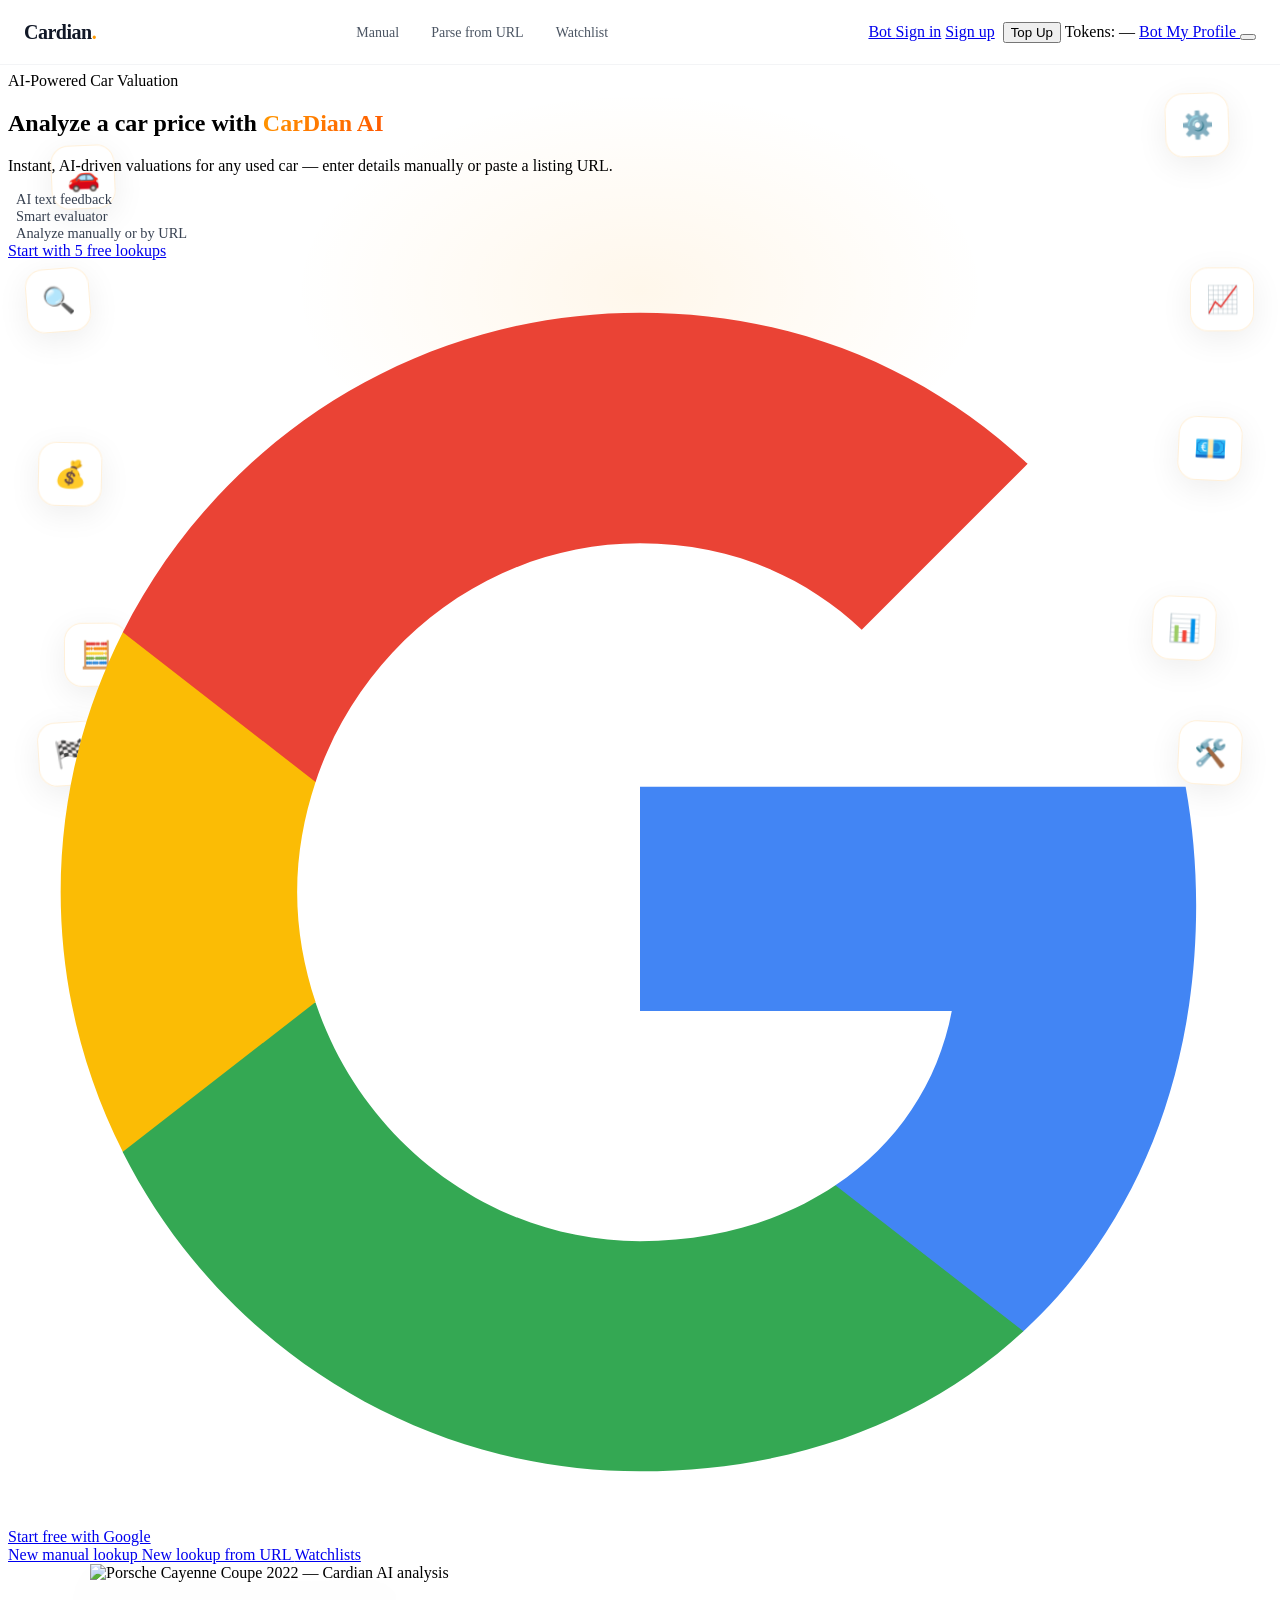
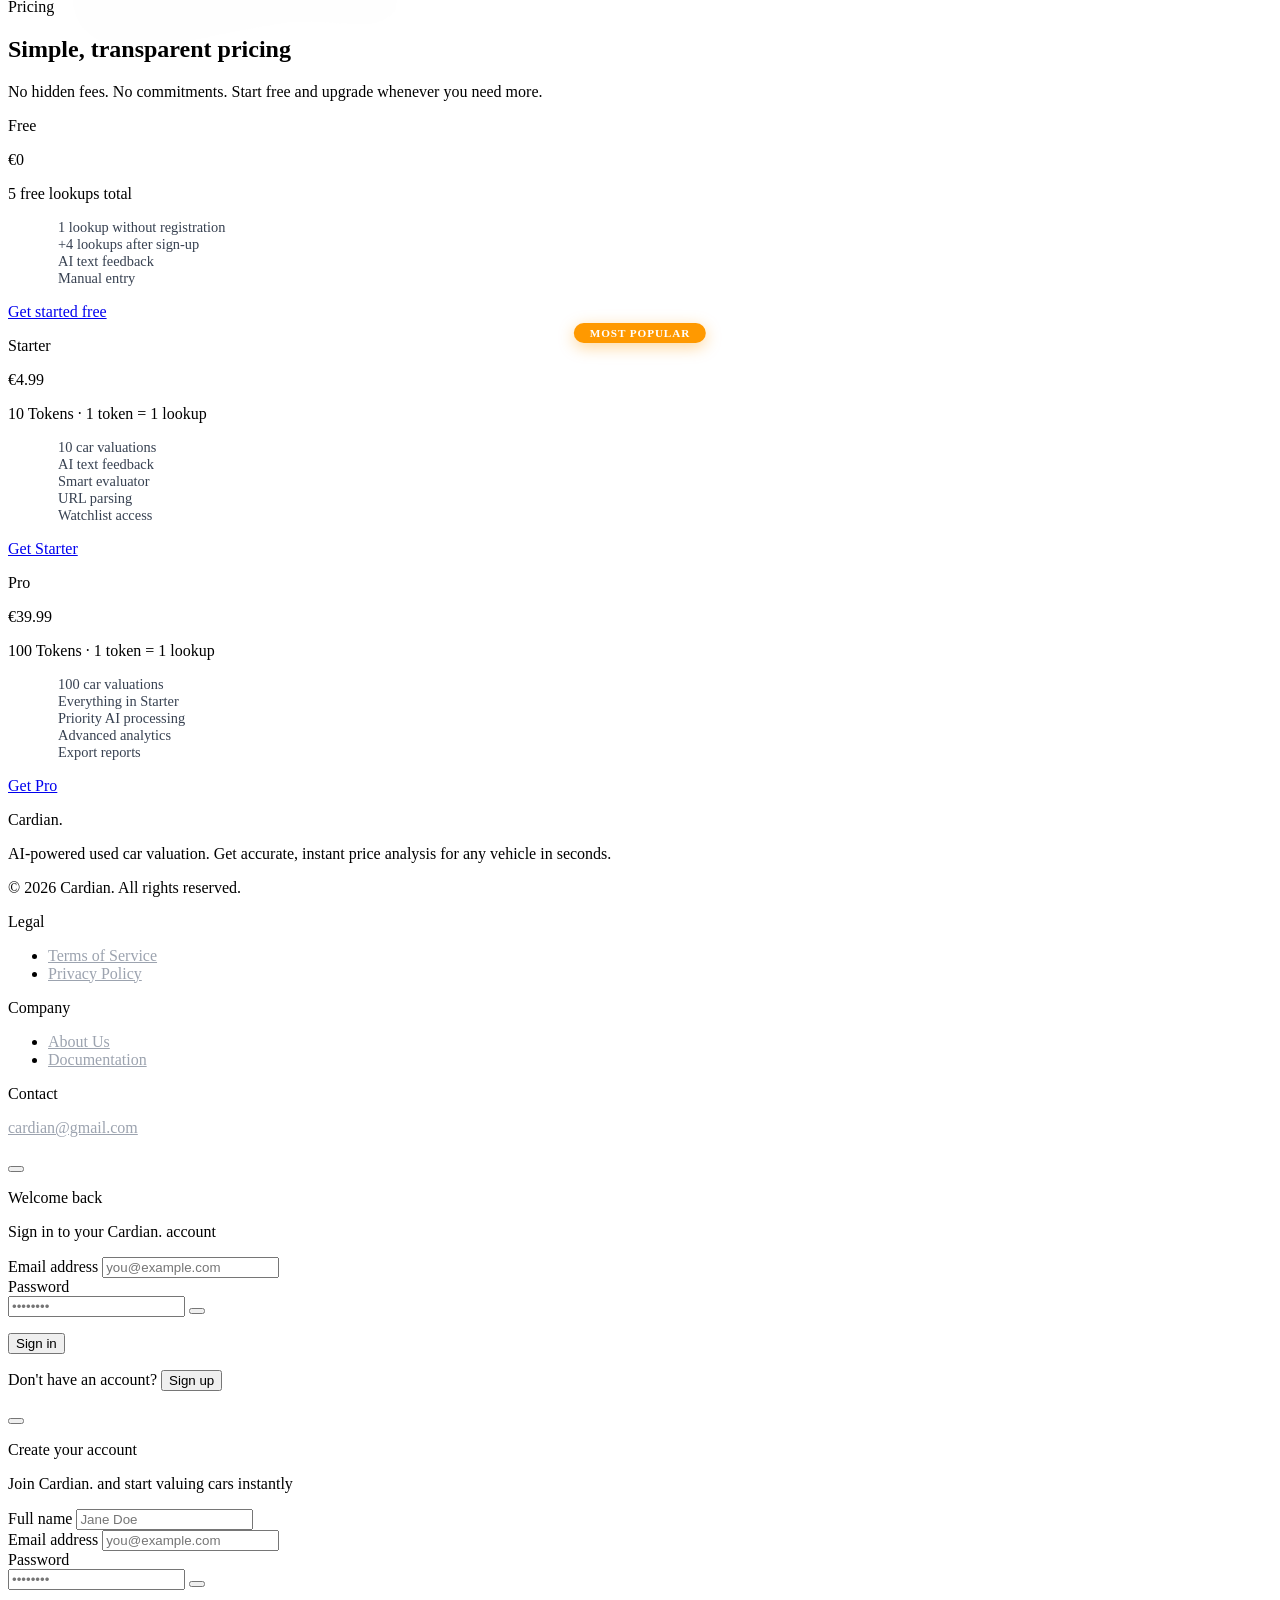
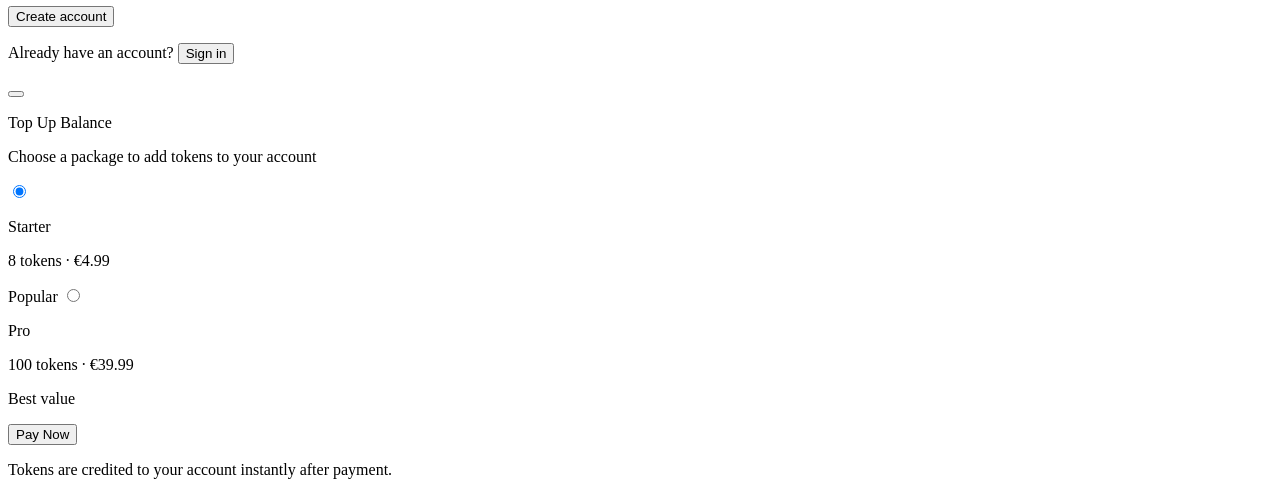
==== commit a5b2df83: "feat: initialize frontend project with static pages, responsive navigation, and authentication layou" ====
--- a/frontend/index.html
+++ b/frontend/index.html
@@ -34,6 +34,7 @@
   <!-- Custom Styles -->
   <link rel="stylesheet" href="./css/style.css" />
   <link rel="stylesheet" href="./css/header.css" />
+  <link rel="stylesheet" href="./css/responsive.css" />
 </head>
 
 <body class="bg-white font-sans text-gray-900 antialiased overflow-x-hidden">
@@ -637,6 +638,7 @@
 
   <!-- Main JS -->
   <script src="./js/main.js"></script>
+  <script src="./js/menu.js"></script>
 </body>
 
 </html>
--- a/frontend/css/responsive.css
+++ b/frontend/css/responsive.css
@@ -0,0 +1,239 @@
+/* ═══════════════════════════════════════════════════════
+   Cardian — responsive.css
+   Single source of truth for ALL mobile/responsive styles.
+   Loaded on every page. Desktop styles are NOT touched here.
+   ═══════════════════════════════════════════════════════ */
+
+/* ── 1. GLOBAL RESET ── */
+*, *::before, *::after { box-sizing: border-box; }
+
+html, body {
+  overflow-x: hidden;
+  max-width: 100%;
+}
+
+/* ── 2. FIXED HEADER CLEARANCE ──
+   Every page's <main> must clear the 64px fixed navbar.
+   Pages that set their own pt-24 / pt-28 / pt-32 via Tailwind
+   are fine; this provides the fallback minimum.
+*/
+main {
+  padding-top: 4rem; /* 64px = navbar height */
+}
+
+/* ─────────────────────────────────────────────────────
+   3. UNIVERSAL HEADER (matches header.css structure)
+   These rules ensure the header NEVER breaks regardless
+   of which CSS loads first.
+───────────────────────────────────────────────────── */
+#navbar {
+  position: fixed !important;
+  top: 0;
+  left: 0;
+  right: 0;
+  z-index: 9999;
+}
+
+/* ─────────────────────────────────────────────────────
+   4. MOBILE TOUCH TARGETS (< 1024px)
+   All interactive elements must be ≥ 44px tall.
+───────────────────────────────────────────────────── */
+@media (max-width: 1023px) {
+  /* Buttons and anchor-buttons */
+  button,
+  input[type="submit"],
+  input[type="button"],
+  input[type="reset"] {
+    min-height: 44px;
+  }
+
+  /* Block-level links (nav links, mobile menu items) */
+  .mobile-nav-link,
+  .mobile-menu-btn,
+  #mobile-auth-guest a {
+    min-height: 44px;
+    display: flex;
+    align-items: center;
+    justify-content: center;
+  }
+}
+
+/* ─────────────────────────────────────────────────────
+   5. HERO — reduce whitespace on mobile
+───────────────────────────────────────────────────── */
+@media (max-width: 639px) {
+  #hero {
+    padding-top: 5.5rem !important;
+    padding-bottom: 2.5rem !important;
+  }
+
+  /* Float cards: hide outer ones, shrink inner */
+  .fc5, .fc6, .fc9, .fc10 { display: none; }
+
+  .float-card {
+    width: 2.75rem;
+    height: 2.75rem;
+    font-size: 1.05rem;
+    border-radius: 0.75rem;
+  }
+}
+
+@media (min-width: 640px) and (max-width: 1023px) {
+  .float-card {
+    width: 3.25rem;
+    height: 3.25rem;
+    font-size: 1.3rem;
+  }
+}
+
+/* ─────────────────────────────────────────────────────
+   6. PRICING CARDS — full width on narrow mobile
+───────────────────────────────────────────────────── */
+@media (max-width: 639px) {
+  .pricing-card {
+    width: 100% !important;
+    margin-left: 0 !important;
+    margin-right: 0 !important;
+  }
+}
+
+/* ─────────────────────────────────────────────────────
+   7. LOOKUP PAGES — card-based layout on mobile
+   (parsed_lookups.html and manual_lookups.html)
+───────────────────────────────────────────────────── */
+@media (max-width: 767px) {
+
+  /* Result metric grids → single column */
+  [class*="grid-cols-2"],
+  [class*="grid-cols-3"],
+  [class*="grid-cols-4"] {
+    grid-template-columns: 1fr !important;
+  }
+
+  /* Preserve 2-col for very small grids explicitly marked as 2 */
+  .sm\:grid-cols-2 { grid-template-columns: 1fr 1fr !important; }
+
+  /* Form section headings — smaller on mobile */
+  .lookup-section-title {
+    font-size: 0.875rem !important;
+  }
+
+  /* Input rows — full width */
+  .lookup-input-grid {
+    grid-template-columns: 1fr !important;
+  }
+
+  /* Result area: wrap and scroll if needed */
+  .lookup-result-area {
+    overflow-x: auto;
+    -webkit-overflow-scrolling: touch;
+  }
+
+  /* Manual lookup form grid */
+  .manual-form-grid {
+    grid-template-columns: 1fr !important;
+  }
+}
+
+/* ─────────────────────────────────────────────────────
+   8. PROFILE PAGE — sidebar → tabs on mobile
+───────────────────────────────────────────────────── */
+@media (max-width: 767px) {
+  /* Sidebar stacks on top (Tailwind flex-col handles this)
+     but make the inner nav horizontal-scrollable */
+  .profile-sidebar-nav {
+    display: flex !important;
+    flex-direction: row !important;
+    overflow-x: auto !important;
+    -webkit-overflow-scrolling: touch;
+    gap: 0.5rem !important;
+    position: static !important;
+    padding-bottom: 0.5rem;
+    scrollbar-width: none;
+  }
+  .profile-sidebar-nav::-webkit-scrollbar { display: none; }
+
+  .profile-sidebar-nav a {
+    flex-shrink: 0;
+    white-space: nowrap;
+    padding: 0.5rem 1rem !important;
+    min-height: 40px;
+    font-size: 0.8125rem;
+    border-radius: 0.625rem !important;
+  }
+
+  /* Cards: reduce horizontal padding */
+  .profile-card-header,
+  .profile-card-body {
+    padding-left: 1.25rem !important;
+    padding-right: 1.25rem !important;
+  }
+
+  /* Profile info rows: stack label + button vertically */
+  .profile-info-row {
+    flex-direction: column !important;
+    align-items: flex-start !important;
+    gap: 0.75rem !important;
+  }
+
+  /* Edit buttons take full width */
+  .profile-info-row > button,
+  .profile-info-row > a {
+    width: 100%;
+    justify-content: center;
+  }
+}
+
+/* ─────────────────────────────────────────────────────
+   9. WATCHLISTS — tab strip scrollable on mobile
+───────────────────────────────────────────────────── */
+@media (max-width: 767px) {
+  /* Tab strip: horizontal scroll instead of wrapping */
+  .watchlist-tabs {
+    overflow-x: auto !important;
+    -webkit-overflow-scrolling: touch;
+    flex-wrap: nowrap !important;
+    scrollbar-width: none;
+  }
+  .watchlist-tabs::-webkit-scrollbar { display: none; }
+
+  /* Detail grid: 2 cols on mobile (instead of 4) */
+  .watchlist-detail-grid {
+    grid-template-columns: 1fr 1fr !important;
+  }
+
+  /* Watchlist cards list — full width */
+  .watchlist-card { width: 100% !important; }
+}
+
+/* ─────────────────────────────────────────────────────
+   10. ADMIN PANEL — center content safely
+───────────────────────────────────────────────────── */
+@media (max-width: 767px) {
+  .admin-dashboard-title {
+    font-size: 2rem !important;
+  }
+}
+
+/* ─────────────────────────────────────────────────────
+   11. FOOTER — prevent text overflow on narrow screens
+───────────────────────────────────────────────────── */
+@media (max-width: 479px) {
+  footer .footer-link,
+  footer p {
+    word-break: break-word;
+  }
+}
+
+/* ─────────────────────────────────────────────────────
+   12. MODALS — ensure modals fit small screens
+───────────────────────────────────────────────────── */
+@media (max-width: 479px) {
+  [role="dialog"] > div:last-child,
+  .modal-panel {
+    padding: 1.5rem !important;
+    margin: 0.75rem !important;
+    max-height: 90vh;
+    overflow-y: auto;
+  }
+}
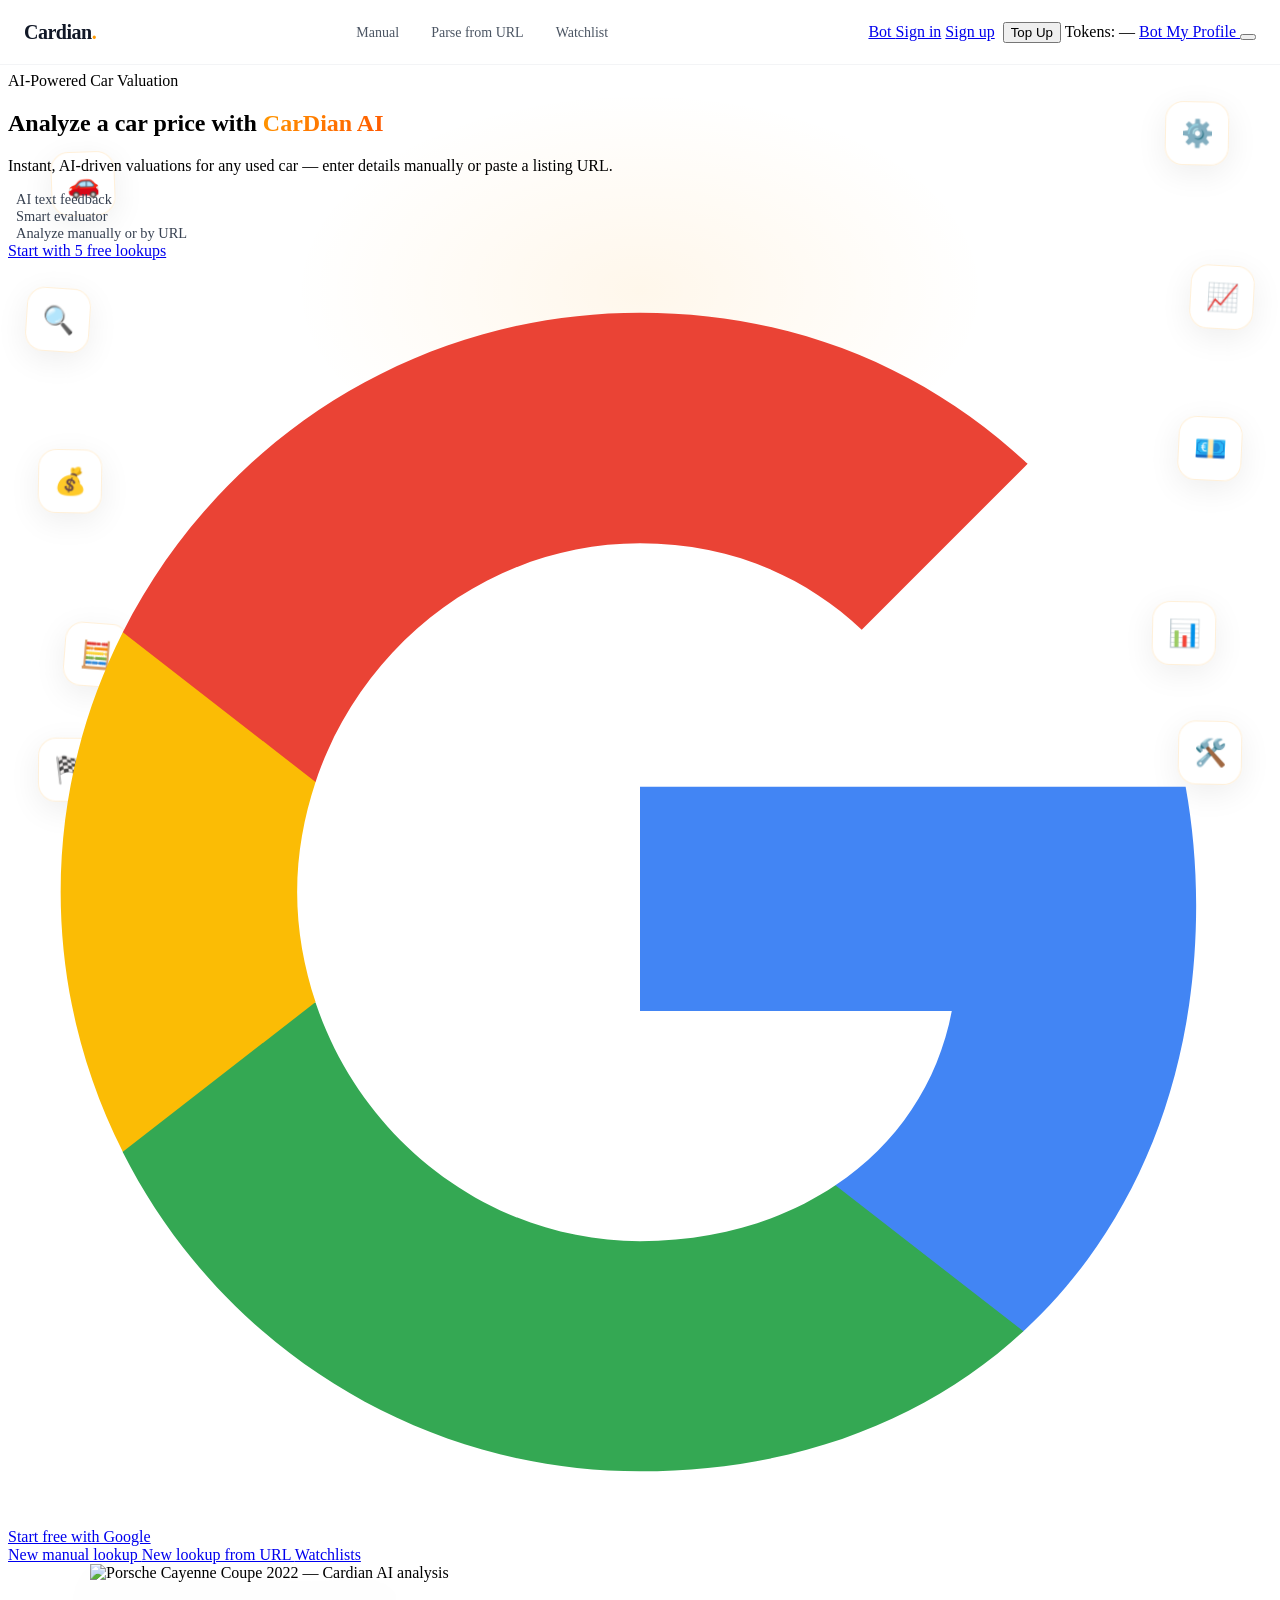
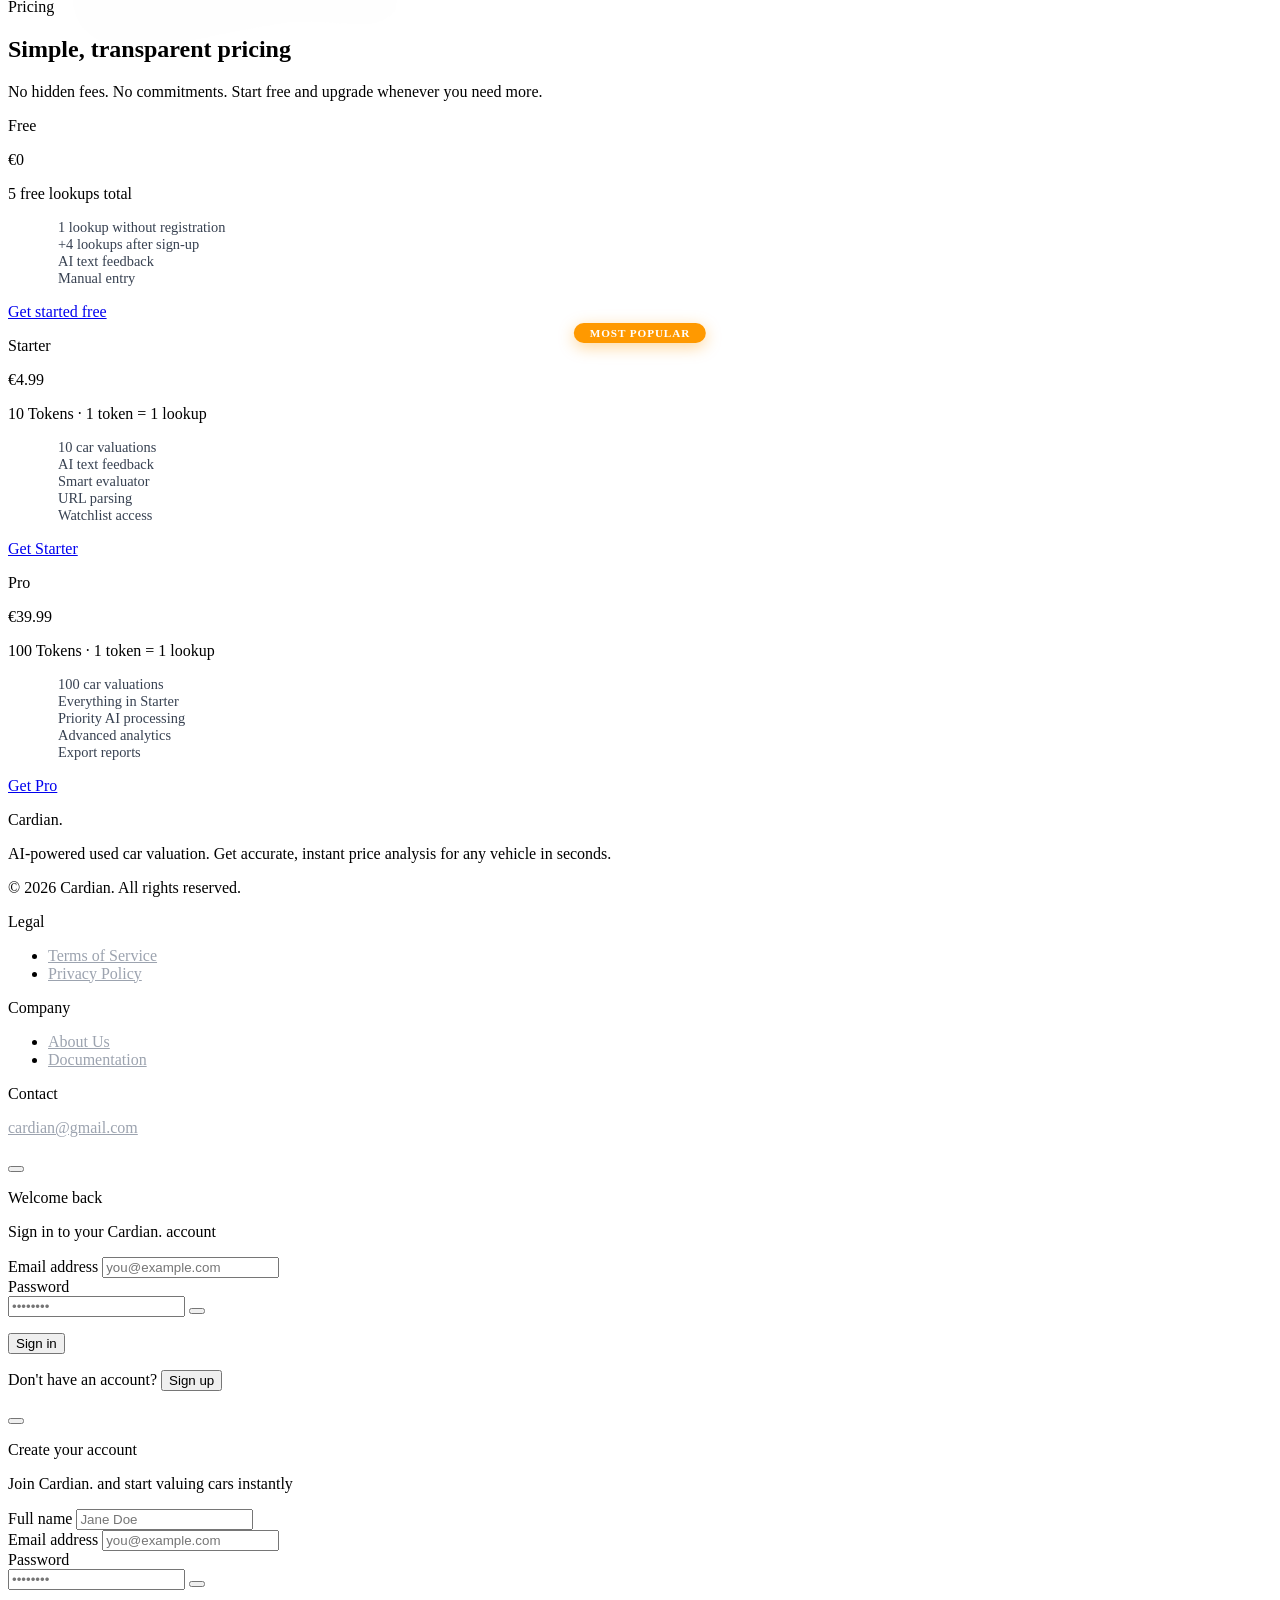
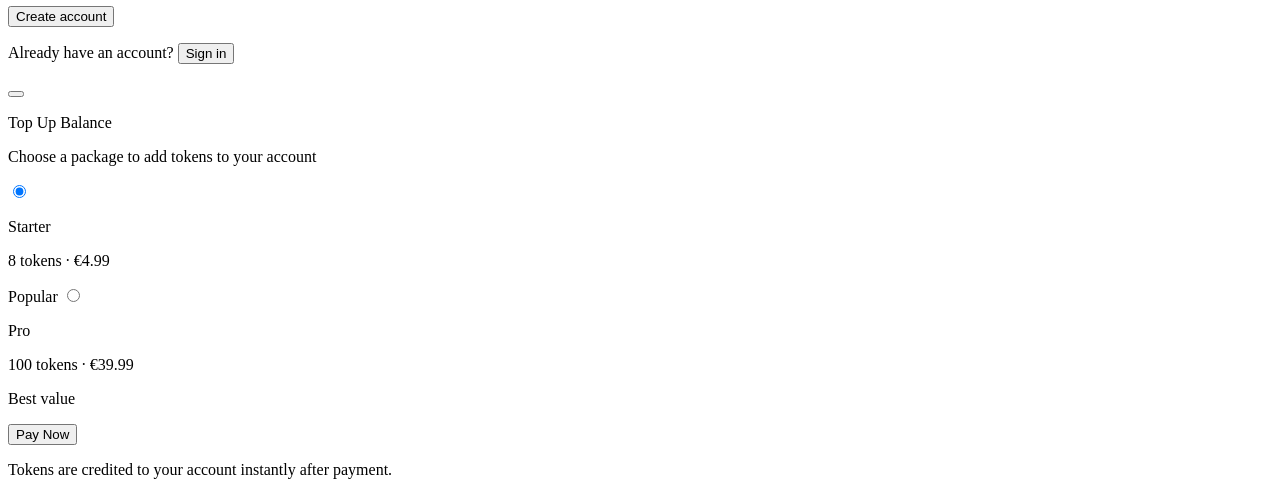
==== commit 44d85c49: "Refactor HTML structure in watchlists.html and update CORS middleware configuration in main.py" ====
--- a/frontend/index.html
+++ b/frontend/index.html
@@ -1,644 +1,644 @@
-<!DOCTYPE html>
-<html lang="en">
-
-<head>
-  <meta charset="UTF-8" />
-  <meta name="viewport" content="width=device-width, initial-scale=1.0" />
-  <title>Cardian — AI-Powered Used Car Valuation</title>
-  <meta name="description"
-    content="Cardian uses advanced AI to give you accurate used car valuations instantly. Analyze any vehicle manually or by URL in seconds." />
-  <meta name="keywords" content="car valuation, AI car price, used car value, auto appraisal" />
-
-  <!-- Tailwind CSS CDN -->
-  <script src="https://cdn.tailwindcss.com"></script>
-  <script>
-    tailwind.config = {
-      theme: {
-        extend: {
-          colors: { brand: '#ff9900' },
-          fontFamily: { sans: ['Inter', 'ui-sans-serif', 'system-ui', 'sans-serif'] }
-        }
-      }
-    }
-  </script>
-
-  <!-- Lucide Icons CDN -->
-  <script src="https://unpkg.com/lucide@latest"></script>
-
-  <!-- Google Fonts: Inter -->
-  <link rel="preconnect" href="https://fonts.googleapis.com" />
-  <link rel="preconnect" href="https://fonts.gstatic.com" crossorigin />
-  <link href="https://fonts.googleapis.com/css2?family=Inter:wght@400;500;600;700;800;900&display=swap"
-    rel="stylesheet" />
-
-  <!-- Custom Styles -->
-  <link rel="stylesheet" href="./css/style.css" />
-  <link rel="stylesheet" href="./css/header.css" />
-  <link rel="stylesheet" href="./css/responsive.css" />
-</head>
-
-<body class="bg-white font-sans text-gray-900 antialiased overflow-x-hidden">
-
-    <!-- ══════════════════════════════════════════
-     NAVIGATION BAR — Sticky, backdrop blur
-     ══════════════════════════════════════════ -->
-  <header id="navbar">
-    <nav class="navbar-inner">
-
-      <!-- Brand -->
-      <a href="./index.html" id="brand-logo" class="nav-brand">
-        Cardian<span>.</span>
-      </a>
-
-      <!-- Desktop Links -->
-      <ul class="nav-links-desktop">
-        <li><a href="./manual_lookups.html" id="nav-manual" class="nav-link">Manual</a></li>
-        <li><a href="./parsed_lookups.html" id="nav-parse" class="nav-link">Parse from URL</a></li>
-        <li><a href="./watchlists.html" id="nav-watchlist" class="nav-link">Watchlist</a></li>
-      </ul>
-
-      <!-- Desktop Auth Area -->
-      <div class="nav-auth-desktop">
-        <!-- Guest state -->
-        <div class="flex items-center gap-2" id="auth-buttons-guest">
-          <a href="https://t.me/CarDianAI_bot" target="_blank" rel="noopener noreferrer"
-             class="px-3 py-1.5 text-sm font-semibold text-white rounded-lg bg-[#229ED9] hover:bg-[#1a8bbf] transition-all duration-200 flex items-center gap-1.5">
-            <i data-lucide="send" class="w-4 h-4"></i>Bot
-          </a>
-          <a href="#" id="btn-signin" class="px-4 py-2 text-sm font-medium text-gray-700 hover:text-gray-900 transition-colors">Sign in</a>
-          <a href="#" id="btn-signup" class="px-4 py-2 text-sm font-semibold text-white rounded-lg bg-[#ff9900] hover:brightness-110 transition-all shadow-md shadow-orange-100">Sign up</a>
-        </div>
-        <!-- Logged-in state -->
-        <div class="hidden items-center gap-2" id="auth-buttons-user">
-          <button id="btn-topup" class="px-3 py-1.5 text-sm font-semibold text-[#ff9900] border border-[#ff9900] rounded-lg hover:bg-orange-50 transition-all duration-200 flex items-center gap-1.5">
-            <i data-lucide="plus-circle" class="w-4 h-4"></i>Top Up
-          </button>
-          <span id="header-balance" class="text-sm font-bold text-gray-900 px-2">Tokens: —</span>
-          <a href="https://t.me/CarDianAI_bot" target="_blank" rel="noopener noreferrer" id="btn-bot"
-             class="px-3 py-1.5 text-sm font-semibold text-white rounded-lg bg-[#229ED9] hover:bg-[#1a8bbf] transition-all duration-200 flex items-center gap-1.5">
-            <i data-lucide="send" class="w-4 h-4"></i>Bot
-          </a>
-          <a href="./profile.html" id="btn-dashboard"
-             class="px-3 py-1.5 text-sm font-semibold text-white rounded-lg bg-[#ff9900] hover:brightness-110 transition-all shadow-md shadow-orange-100 flex items-center gap-1.5">
-            <i data-lucide="user-circle" class="w-4 h-4"></i>My Profile
-          </a>
-          <button id="btn-logout" class="p-2 text-gray-500 hover:text-red-600 border border-gray-200 rounded-lg hover:border-red-200 hover:bg-red-50 transition-all duration-200 flex items-center" aria-label="Log out">
-            <i data-lucide="log-out" class="w-4 h-4"></i>
-          </button>
-        </div>
-      </div>
-
-      <!-- Mobile right-side controls (always visible on mobile) -->
-      <div class="nav-mobile-controls">
-        <!-- Token count — shown when logged in (controlled by menu.js) -->
-        <div id="mobile-token-badge">
-          <i data-lucide="coins" class="w-3.5 h-3.5"></i>
-          <span>—</span>
-        </div>
-        <!-- Profile icon — shown when logged in -->
-        <a href="./profile.html" id="mobile-profile-btn" aria-label="My Profile">
-          <i data-lucide="user-circle" class="w-4 h-4"></i>
-        </a>
-        <!-- Hamburger -->
-        <button id="menu-btn" aria-label="Toggle menu" aria-expanded="false">
-          <i data-lucide="menu" class="w-5 h-5"></i>
-        </button>
-      </div>
-
-    </nav>
-
-    <!-- Mobile Dropdown Menu -->
-    <div id="mobile-menu" role="navigation" aria-label="Mobile navigation">
-
-      <a href="./manual_lookups.html" class="mobile-nav-link">Manual</a>
-      <a href="./parsed_lookups.html" class="mobile-nav-link">Parse from URL</a>
-      <a href="./watchlists.html" class="mobile-nav-link">Watchlist</a>
-
-      <div class="mobile-menu-divider"></div>
-
-      <!-- Guest auth section -->
-      <div id="mobile-auth-guest">
-        <a href="#" id="btn-signin-mobile" class="mobile-guest-signin">Sign in</a>
-        <a href="#" id="btn-signup-mobile" class="mobile-guest-signup">Sign up</a>
-      </div>
-
-      <!-- Logged-in auth section -->
-      <div id="mobile-auth-user">
-        <div class="mobile-user-row">
-          <span id="header-balance-mobile" class="mobile-user-balance">Tokens: —</span>
-          <button id="btn-topup-mobile" class="mobile-topup-btn">Top Up</button>
-        </div>
-        <a href="https://t.me/CarDianAI_bot" target="_blank" class="mobile-menu-btn mobile-btn-neutral">Bot</a>
-        <a href="./profile.html" class="mobile-menu-btn mobile-btn-primary">My Profile</a>
-        <button id="btn-logout-mobile" class="mobile-menu-btn mobile-btn-danger">Log out</button>
-      </div>
-
-    </div>
-  </header>
-
-  <main>
-
-    <!-- ══════════════════════════════════════════
-     HERO SECTION
-     ══════════════════════════════════════════ -->
-    <section id="hero" class="relative flex flex-col items-center py-32 px-6 overflow-hidden">
-
-      <!-- Floating Emoji Cards (animated via CSS + JS) -->
-      <div class="floating-cards" aria-hidden="true">
-        <div class="float-card fc1" data-float>🚗</div>
-        <div class="float-card fc2" data-float>💰</div>
-        <div class="float-card fc3" data-float>⚙️</div>
-        <div class="float-card fc4" data-float>💶</div>
-        <div class="float-card fc5" data-float>🧮</div>
-        <div class="float-card fc6" data-float>📊</div>
-        <div class="float-card fc7" data-float>🔍</div>
-        <div class="float-card fc8" data-float>📈</div>
-        <div class="float-card fc9" data-float>🏁</div>
-        <div class="float-card fc10" data-float>🛠️</div>
-      </div>
-
-      <!-- Radial glow background -->
-      <div class="hero-glow" aria-hidden="true"></div>
-
-      <!-- Badge pill -->
-      <div
-        class="fade-up relative z-10 mt-24 mb-6 inline-flex items-center gap-2 px-4 py-2 rounded-full bg-orange-50 border border-orange-100 text-sm font-semibold text-[#ff9900]">
-        <i data-lucide="zap" class="w-4 h-4 fill-[#ff9900]"></i>
-        AI-Powered Car Valuation
-      </div>
-
-      <!-- H1 Headline -->
-      <h1
-        class="fade-up d1 relative z-10 text-center text-5xl sm:text-6xl lg:text-7xl font-extrabold tracking-tight leading-[1.1] max-w-4xl">
-        Analyze a car price with
-        <span class="brand-highlight"> CarDian AI</span>
-      </h1>
-
-      <!-- Sub-paragraph -->
-      <p class="fade-up d2 relative z-10 mt-6 text-center text-lg text-gray-500 max-w-xl leading-relaxed">
-        Instant, AI-driven valuations for any used car — enter details manually or paste a listing URL.
-      </p>
-
-      <!-- Feature pills row -->
-      <div class="fade-up d2 relative z-10 mt-8 flex flex-wrap justify-center gap-x-8 gap-y-3">
-        <div class="feature-pill">
-          <i data-lucide="check-circle" class="w-5 h-5 text-[#ff9900] flex-shrink-0"></i>
-          <span>AI text feedback</span>
-        </div>
-        <div class="feature-pill">
-          <i data-lucide="check-circle" class="w-5 h-5 text-[#ff9900] flex-shrink-0"></i>
-          <span>Smart evaluator</span>
-        </div>
-        <div class="feature-pill">
-          <i data-lucide="check-circle" class="w-5 h-5 text-[#ff9900] flex-shrink-0"></i>
-          <span>Analyze manually or by URL</span>
-        </div>
-      </div>
-
-      <!-- CTA Buttons (Guest) -->
-      <div id="hero-cta-guest" class="fade-up d3 relative z-10 mt-10 flex flex-col sm:flex-row items-center gap-4 transition-opacity duration-300">
-        <a href="#" id="cta-primary"
-          class="cta-primary flex items-center gap-2.5 px-7 py-3.5 text-base font-bold text-white rounded-xl bg-[#ff9900] hover:scale-105 hover:shadow-2xl hover:shadow-orange-200 transition-all duration-200 shadow-lg shadow-orange-200">
-          <i data-lucide="zap" class="w-5 h-5 fill-white"></i>
-          Start with 5 free lookups
-        </a>
-        <a href="#" id="cta-google"
-          class="flex items-center gap-2.5 px-7 py-3.5 text-base font-semibold text-gray-700 rounded-xl bg-white border border-gray-200 hover:scale-105 hover:shadow-lg hover:border-gray-300 transition-all duration-200 shadow-sm">
-          <!-- Google G SVG -->
-          <svg class="w-5 h-5 flex-shrink-0" viewBox="0 0 24 24" xmlns="http://www.w3.org/2000/svg">
-            <path d="M22.56 12.25c0-.78-.07-1.53-.2-2.25H12v4.26h5.92c-.26 1.37-1.04 2.53-2.21 3.31v2.77h3.57c2.08-1.92 3.28-4.74 3.28-8.09z" fill="#4285F4" />
-            <path d="M12 23c2.97 0 5.46-.98 7.28-2.66l-3.57-2.77c-.98.66-2.23 1.06-3.71 1.06-2.86 0-5.29-1.93-6.16-4.53H2.18v2.84C3.99 20.53 7.7 23 12 23z" fill="#34A853" />
-            <path d="M5.84 14.09c-.22-.66-.35-1.36-.35-2.09s.13-1.43.35-2.09V7.07H2.18C1.43 8.55 1 10.22 1 12s.43 3.45 1.18 4.93l3.66-2.84z" fill="#FBBC05" />
-            <path d="M12 5.38c1.62 0 3.06.56 4.21 1.64l3.15-3.15C17.45 2.09 14.97 1 12 1 7.7 1 3.99 3.47 2.18 7.07l3.66 2.84c.87-2.6 3.3-4.53 6.16-4.53z" fill="#EA4335" />
-          </svg>
-          Start free with Google
-        </a>
-      </div>
-
-      <!-- CTA Buttons (Authenticated) -->
-      <div id="hero-cta-user" class="hidden fade-up d3 relative z-10 mt-10 flex-col sm:flex-row items-center justify-center flex-wrap gap-4 transition-opacity duration-300">
-        <a href="./manual_lookups.html" class="flex items-center gap-2.5 px-6 py-3.5 text-base font-bold text-white rounded-xl bg-[#ff9900] hover:scale-105 hover:shadow-2xl hover:shadow-orange-200 transition-all duration-200 shadow-lg shadow-orange-200 w-full sm:w-auto">
-          <i data-lucide="zap" class="w-5 h-5 fill-white"></i>
-          New manual lookup
-        </a>
-        <a href="./parsed_lookups.html" class="flex items-center gap-2.5 px-6 py-3.5 text-base font-semibold text-gray-700 rounded-xl bg-white border border-gray-200 hover:scale-105 hover:shadow-lg hover:border-gray-300 transition-all duration-200 shadow-sm w-full sm:w-auto">
-          <i data-lucide="link" class="w-5 h-5"></i>
-          New lookup from URL
-        </a>
-        <a href="./watchlists.html" class="flex items-center gap-2.5 px-6 py-3.5 text-base font-semibold text-gray-700 rounded-xl bg-white border border-gray-200 hover:scale-105 hover:shadow-lg hover:border-gray-300 transition-all duration-200 shadow-sm w-full sm:w-auto">
-          <i data-lucide="bookmark" class="w-5 h-5"></i>
-          Watchlists
-        </a>
-      </div>
-
-      <!-- ── Hero Image ── -->
-      <div class="fade-up d4 hero-img-wrap mt-20">
-        <img src="./assets/images/car_photo_for_main_page.png" alt="Porsche Cayenne Coupe 2022 — Cardian AI analysis"
-          class="car-img" loading="eager" />
-      </div>
-
-    </section>
-
-    <!-- ══════════════════════════════════════════
-     PRICING SECTION
-     ══════════════════════════════════════════ -->
-    <section id="pricing" class="bg-gray-50 py-24 px-6">
-      <div class="max-w-6xl mx-auto">
-
-        <!-- Section header -->
-        <div class="text-center mb-16">
-          <p class="text-[#ff9900] font-semibold text-sm uppercase tracking-widest mb-3">Pricing</p>
-          <h2 class="text-4xl sm:text-5xl font-extrabold tracking-tight">Simple, transparent pricing</h2>
-          <p class="mt-4 text-lg text-gray-500 max-w-xl mx-auto">No hidden fees. No commitments. Start free and upgrade
-            whenever you need more.</p>
-        </div>
-
-        <!-- 3-Column Pricing Grid -->
-        <div class="grid grid-cols-1 md:grid-cols-3 gap-8 items-start">
-
-          <!-- ── Free ── -->
-          <div
-            class="pricing-card bg-white rounded-2xl border border-gray-200 p-8 shadow-sm hover:shadow-xl transition-all duration-300 hover:-translate-y-1">
-            <p class="text-sm font-semibold text-gray-400 uppercase tracking-wider mb-3">Free</p>
-            <div class="flex items-end gap-1 mb-1">
-              <span class="text-5xl font-extrabold text-gray-900">€0</span>
-            </div>
-            <p class="text-gray-400 text-sm mt-1 mb-8">5 free lookups total</p>
-            <ul class="space-y-4 mb-10">
-              <li class="price-feature">
-                <i data-lucide="check" class="w-4 h-4 text-[#ff9900] flex-shrink-0"></i>
-                <span>1 lookup without registration</span>
-              </li>
-              <li class="price-feature">
-                <i data-lucide="check" class="w-4 h-4 text-[#ff9900] flex-shrink-0"></i>
-                <span>+4 lookups after sign-up</span>
-              </li>
-              <li class="price-feature">
-                <i data-lucide="check" class="w-4 h-4 text-[#ff9900] flex-shrink-0"></i>
-                <span>AI text feedback</span>
-              </li>
-              <li class="price-feature">
-                <i data-lucide="check" class="w-4 h-4 text-[#ff9900] flex-shrink-0"></i>
-                <span>Manual entry</span>
-              </li>
-            </ul>
-            <a href="#" id="pricing-free-cta"
-              class="block w-full text-center py-3 rounded-xl font-semibold text-gray-700 border border-gray-200 hover:bg-gray-50 hover:border-gray-300 transition-all duration-200">
-              Get started free
-            </a>
-          </div>
-
-          <!-- ── Starter (Most Popular — highlighted) ── -->
-          <div
-            class="pricing-card relative bg-white rounded-2xl border-2 border-[#ff9900] p-8 shadow-xl shadow-orange-100 hover:-translate-y-1 transition-all duration-300">
-            <!-- Popular badge -->
-            <div class="popular-badge">Most Popular</div>
-
-            <p class="text-sm font-semibold text-[#ff9900] uppercase tracking-wider mb-3">Starter</p>
-            <div class="flex items-end gap-1 mb-1">
-              <span class="text-5xl font-extrabold text-gray-900">€4.99</span>
-            </div>
-            <p class="text-gray-400 text-sm mt-1 mb-8">10 Tokens · 1 token = 1 lookup</p>
-            <ul class="space-y-4 mb-10">
-              <li class="price-feature">
-                <i data-lucide="check" class="w-4 h-4 text-[#ff9900] flex-shrink-0"></i>
-                <span>10 car valuations</span>
-              </li>
-              <li class="price-feature">
-                <i data-lucide="check" class="w-4 h-4 text-[#ff9900] flex-shrink-0"></i>
-                <span>AI text feedback</span>
-              </li>
-              <li class="price-feature">
-                <i data-lucide="check" class="w-4 h-4 text-[#ff9900] flex-shrink-0"></i>
-                <span>Smart evaluator</span>
-              </li>
-              <li class="price-feature">
-                <i data-lucide="check" class="w-4 h-4 text-[#ff9900] flex-shrink-0"></i>
-                <span>URL parsing</span>
-              </li>
-              <li class="price-feature">
-                <i data-lucide="check" class="w-4 h-4 text-[#ff9900] flex-shrink-0"></i>
-                <span>Watchlist access</span>
-              </li>
-            </ul>
-            <a href="#" id="pricing-starter-cta"
-              class="block w-full text-center py-3 rounded-xl font-bold text-white bg-[#ff9900] hover:brightness-110 hover:scale-105 hover:shadow-lg hover:shadow-orange-200 transition-all duration-200">
-              Get Starter
-            </a>
-          </div>
-
-          <!-- ── Pro ── -->
-          <div
-            class="pricing-card bg-white rounded-2xl border border-gray-200 p-8 shadow-sm hover:shadow-xl transition-all duration-300 hover:-translate-y-1">
-            <p class="text-sm font-semibold text-gray-400 uppercase tracking-wider mb-3">Pro</p>
-            <div class="flex items-end gap-1 mb-1">
-              <span class="text-5xl font-extrabold text-gray-900">€39.99</span>
-            </div>
-            <p class="text-gray-400 text-sm mt-1 mb-8">100 Tokens · 1 token = 1 lookup</p>
-            <ul class="space-y-4 mb-10">
-              <li class="price-feature">
-                <i data-lucide="check" class="w-4 h-4 text-[#ff9900] flex-shrink-0"></i>
-                <span>100 car valuations</span>
-              </li>
-              <li class="price-feature">
-                <i data-lucide="check" class="w-4 h-4 text-[#ff9900] flex-shrink-0"></i>
-                <span>Everything in Starter</span>
-              </li>
-              <li class="price-feature">
-                <i data-lucide="check" class="w-4 h-4 text-[#ff9900] flex-shrink-0"></i>
-                <span>Priority AI processing</span>
-              </li>
-              <li class="price-feature">
-                <i data-lucide="check" class="w-4 h-4 text-[#ff9900] flex-shrink-0"></i>
-                <span>Advanced analytics</span>
-              </li>
-              <li class="price-feature">
-                <i data-lucide="check" class="w-4 h-4 text-[#ff9900] flex-shrink-0"></i>
-                <span>Export reports</span>
-              </li>
-            </ul>
-            <a href="#" id="pricing-pro-cta"
-              class="block w-full text-center py-3 rounded-xl font-semibold text-gray-700 border border-gray-200 hover:bg-gray-50 hover:border-gray-300 transition-all duration-200">
-              Get Pro
-            </a>
-          </div>
-
-        </div>
-      </div>
-    </section>
-
-  </main>
-
-  <!-- ══════════════════════════════════════════
-     FOOTER
-     ══════════════════════════════════════════ -->
-  <footer class="bg-gray-900 text-gray-400 py-16 px-6">
-    <div class="max-w-7xl mx-auto grid grid-cols-1 sm:grid-cols-2 lg:grid-cols-4 gap-12">
-
-      <!-- Column 1: Brand -->
-      <div>
-        <p class="text-2xl font-extrabold text-white mb-3">
-          Cardian<span class="text-[#ff9900]">.</span>
-        </p>
-        <p class="text-sm leading-relaxed text-gray-500">
-          AI-powered used car valuation. Get accurate, instant price analysis for any vehicle in seconds.
-        </p>
-        <p class="mt-6 text-xs text-gray-600">© 2026 Cardian. All rights reserved.</p>
-      </div>
-
-      <!-- Column 2: Legal -->
-      <div>
-        <p class="text-sm font-semibold text-white uppercase tracking-wider mb-5">Legal</p>
-        <ul class="space-y-3 text-sm">
-          <li><a href="./terms.html" class="footer-link">Terms of Service</a></li>
-          <li><a href="./privacy.html" class="footer-link">Privacy Policy</a></li>
-        </ul>
-      </div>
-
-      <!-- Column 3: Company -->
-      <div>
-        <p class="text-sm font-semibold text-white uppercase tracking-wider mb-5">Company</p>
-        <ul class="space-y-3 text-sm">
-          <li><a href="./about.html" class="footer-link">About Us</a></li>
-          <li><a href="./docs.html" class="footer-link">Documentation</a></li>
-        </ul>
-      </div>
-
-      <!-- Column 4: Contact -->
-      <div>
-        <p class="text-sm font-semibold text-white uppercase tracking-wider mb-3">Contact</p>
-        <a href="mailto:cardian@gmail.com"
-          class="footer-link text-sm block mb-4 hover:text-[#ff9900] transition-colors">
-          cardian@gmail.com
-        </a>
-        <div class="flex items-center justify-start gap-4">
-          <div class="tip-wrap">
-            <a href="#" class="social-icon" aria-label="Instagram">
-              <i data-lucide="instagram" class="w-5 h-5"></i>
-            </a>
-            <span class="tip">Instagram</span>
-          </div>
-          <div class="tip-wrap">
-            <a href="#" class="social-icon" aria-label="Facebook">
-              <i data-lucide="facebook" class="w-5 h-5"></i>
-            </a>
-            <span class="tip">Facebook</span>
-          </div>
-          <div class="tip-wrap">
-            <a href="mailto:cardian@gmail.com" class="social-icon" aria-label="Email">
-              <i data-lucide="mail" class="w-5 h-5"></i>
-            </a>
-            <span class="tip">Email</span>
-          </div>
-          <div class="tip-wrap">
-            <a href="#" class="social-icon" aria-label="WhatsApp">
-              <i data-lucide="message-circle" class="w-5 h-5"></i>
-            </a>
-            <span class="tip">WhatsApp</span>
-          </div>
-          <div class="tip-wrap">
-            <a href="#" class="social-icon" aria-label="Telegram">
-              <i data-lucide="send" class="w-5 h-5"></i>
-            </a>
-            <span class="tip">Telegram</span>
-          </div>
-        </div>
-      </div>
-
-    </div>
-  </footer>
-
-  <!-- ══════════════════════════════════════════
-     SIGN IN MODAL
-     ══════════════════════════════════════════ -->
-  <div id="modal-signin" class="fixed inset-0 z-[100] flex items-center justify-center p-4 hidden" role="dialog"
-    aria-modal="true" aria-labelledby="signin-title">
-    <!-- Backdrop -->
-    <div id="modal-signin-backdrop" class="absolute inset-0 bg-black/50 backdrop-blur-sm"></div>
-
-    <!-- Panel -->
-    <div class="relative w-full max-w-md bg-white rounded-2xl shadow-2xl p-8 modal-panel">
-      <!-- Close button -->
-      <button id="modal-signin-close"
-        class="absolute top-4 right-4 p-1.5 rounded-lg text-gray-400 hover:text-gray-700 hover:bg-gray-100 transition-colors"
-        aria-label="Close">
-        <i data-lucide="x" class="w-5 h-5"></i>
-      </button>
-
-      <!-- Header -->
-      <div class="mb-7">
-        <p class="text-2xl font-extrabold text-gray-900 mb-1" id="signin-title">Welcome back</p>
-        <p class="text-sm text-gray-500">Sign in to your Cardian<span class="text-[#ff9900]">.</span> account</p>
-      </div>
-
-      <!-- Form -->
-      <form id="form-signin" novalidate>
-        <div class="space-y-4">
-          <!-- Email -->
-          <div>
-            <label for="signin-email" class="block text-sm font-medium text-gray-700 mb-1.5">Email address</label>
-            <input type="email" id="signin-email" name="email" autocomplete="email" placeholder="you@example.com"
-              class="w-full px-4 py-2.5 text-sm text-gray-900 bg-white border border-gray-200 rounded-xl outline-none transition-all duration-200 focus:border-[#ff9900] focus:ring-2 focus:ring-[#ff9900]/20 placeholder-gray-400"
-              required />
-          </div>
-
-          <!-- Password -->
-          <div>
-            <label for="signin-password" class="block text-sm font-medium text-gray-700 mb-1.5">Password</label>
-            <div class="relative">
-              <input type="password" id="signin-password" name="password" autocomplete="current-password"
-                placeholder="••••••••"
-                class="w-full px-4 py-2.5 pr-11 text-sm text-gray-900 bg-white border border-gray-200 rounded-xl outline-none transition-all duration-200 focus:border-[#ff9900] focus:ring-2 focus:ring-[#ff9900]/20 placeholder-gray-400"
-                required />
-              <button type="button"
-                class="pw-toggle absolute right-3 top-1/2 -translate-y-1/2 text-gray-400 hover:text-gray-600 transition-colors"
-                data-target="signin-password" aria-label="Toggle password visibility">
-                <i data-lucide="eye" class="w-4 h-4"></i>
-              </button>
-            </div>
-          </div>
-        </div>
-
-        <!-- Error message -->
-        <p id="signin-error" class="mt-3 text-sm text-red-600 hidden"></p>
-
-        <!-- Submit -->
-        <button type="submit" id="signin-submit"
-          class="mt-6 w-full py-3 text-sm font-bold text-white bg-[#ff9900] rounded-xl hover:brightness-110 hover:scale-[1.02] hover:shadow-lg hover:shadow-orange-200 active:scale-100 transition-all duration-200 shadow-md shadow-orange-100 disabled:opacity-60 disabled:cursor-not-allowed disabled:hover:scale-100">
-          Sign in
-        </button>
-      </form>
-
-      <!-- Toggle to Sign Up -->
-      <p class="mt-6 text-center text-sm text-gray-500">
-        Don't have an account?
-        <button id="switch-to-signup" class="font-semibold text-[#ff9900] hover:underline transition-all">Sign
-          up</button>
-      </p>
-    </div>
-  </div>
-
-  <!-- ══════════════════════════════════════════
-     SIGN UP MODAL
-     ══════════════════════════════════════════ -->
-  <div id="modal-signup" class="fixed inset-0 z-[100] flex items-center justify-center p-4 hidden" role="dialog"
-    aria-modal="true" aria-labelledby="signup-title">
-    <!-- Backdrop -->
-    <div id="modal-signup-backdrop" class="absolute inset-0 bg-black/50 backdrop-blur-sm"></div>
-
-    <!-- Panel -->
-    <div class="relative w-full max-w-md bg-white rounded-2xl shadow-2xl p-8 modal-panel">
-      <!-- Close button -->
-      <button id="modal-signup-close"
-        class="absolute top-4 right-4 p-1.5 rounded-lg text-gray-400 hover:text-gray-700 hover:bg-gray-100 transition-colors"
-        aria-label="Close">
-        <i data-lucide="x" class="w-5 h-5"></i>
-      </button>
-
-      <!-- Header -->
-      <div class="mb-7">
-        <p class="text-2xl font-extrabold text-gray-900 mb-1" id="signup-title">Create your account</p>
-        <p class="text-sm text-gray-500">Join Cardian<span class="text-[#ff9900]">.</span> and start valuing cars
-          instantly</p>
-      </div>
-
-      <!-- Form -->
-      <form id="form-signup" novalidate>
-        <div class="space-y-4">
-          <!-- Full name -->
-          <div>
-            <label for="signup-fullname" class="block text-sm font-medium text-gray-700 mb-1.5">Full name</label>
-            <input type="text" id="signup-fullname" name="full_name" autocomplete="name" placeholder="Jane Doe"
-              class="w-full px-4 py-2.5 text-sm text-gray-900 bg-white border border-gray-200 rounded-xl outline-none transition-all duration-200 focus:border-[#ff9900] focus:ring-2 focus:ring-[#ff9900]/20 placeholder-gray-400"
-              required />
-          </div>
-
-          <!-- Email -->
-          <div>
-            <label for="signup-email" class="block text-sm font-medium text-gray-700 mb-1.5">Email address</label>
-            <input type="email" id="signup-email" name="email" autocomplete="email" placeholder="you@example.com"
-              class="w-full px-4 py-2.5 text-sm text-gray-900 bg-white border border-gray-200 rounded-xl outline-none transition-all duration-200 focus:border-[#ff9900] focus:ring-2 focus:ring-[#ff9900]/20 placeholder-gray-400"
-              required />
-          </div>
-
-          <!-- Password -->
-          <div>
-            <label for="signup-password" class="block text-sm font-medium text-gray-700 mb-1.5">Password</label>
-            <div class="relative">
-              <input type="password" id="signup-password" name="password" autocomplete="new-password"
-                placeholder="••••••••"
-                class="w-full px-4 py-2.5 pr-11 text-sm text-gray-900 bg-white border border-gray-200 rounded-xl outline-none transition-all duration-200 focus:border-[#ff9900] focus:ring-2 focus:ring-[#ff9900]/20 placeholder-gray-400"
-                required />
-              <button type="button"
-                class="pw-toggle absolute right-3 top-1/2 -translate-y-1/2 text-gray-400 hover:text-gray-600 transition-colors"
-                data-target="signup-password" aria-label="Toggle password visibility">
-                <i data-lucide="eye" class="w-4 h-4"></i>
-              </button>
-            </div>
-          </div>
-        </div>
-
-        <!-- Error message -->
-        <p id="signup-error" class="mt-3 text-sm text-red-600 hidden"></p>
-
-        <!-- Submit -->
-        <button type="submit" id="signup-submit"
-          class="mt-6 w-full py-3 text-sm font-bold text-white bg-[#ff9900] rounded-xl hover:brightness-110 hover:scale-[1.02] hover:shadow-lg hover:shadow-orange-200 active:scale-100 transition-all duration-200 shadow-md shadow-orange-100 disabled:opacity-60 disabled:cursor-not-allowed disabled:hover:scale-100">
-          Create account
-        </button>
-      </form>
-
-      <!-- Toggle to Sign In -->
-      <p class="mt-6 text-center text-sm text-gray-500">
-        Already have an account?
-        <button id="switch-to-signin" class="font-semibold text-[#ff9900] hover:underline transition-all">Sign
-          in</button>
-      </p>
-    </div>
-  </div>
-
-  <!-- ══════════════════════════════════════════
-       TOP UP MODAL
-       ══════════════════════════════════════════ -->
-  <div id="modal-topup" class="fixed inset-0 z-[100] flex items-center justify-center p-4 hidden" role="dialog" aria-modal="true" aria-labelledby="topup-title">
-    <div id="modal-topup-backdrop" class="absolute inset-0 bg-black/50 backdrop-blur-sm"></div>
-    <div class="relative w-full max-w-md bg-white rounded-2xl shadow-2xl p-8 modal-panel">
-      <button id="modal-topup-close" class="absolute top-4 right-4 p-1.5 rounded-lg text-gray-400 hover:text-gray-700 hover:bg-gray-100 transition-colors" aria-label="Close">
-        <i data-lucide="x" class="w-5 h-5"></i>
-      </button>
-      <div class="mb-7">
-        <p class="text-2xl font-extrabold text-gray-900 mb-1" id="topup-title">Top Up Balance</p>
-        <p class="text-sm text-gray-500">Choose a package to add tokens to your account</p>
-      </div>
-      <div class="space-y-3 mb-6">
-        <label class="flex items-center gap-4 p-4 border-2 border-gray-200 rounded-xl cursor-pointer hover:border-[#ff9900] transition-all duration-200">
-          <input type="radio" name="package" id="topup-starter" value="starter" class="accent-[#ff9900]" checked />
-          <div class="flex-1">
-            <p class="font-bold text-gray-900">Starter</p>
-            <p class="text-sm text-gray-500">8 tokens &middot; &euro;4.99</p>
-          </div>
-          <span class="text-xs font-semibold text-white bg-[#ff9900] px-2.5 py-1 rounded-full">Popular</span>
-        </label>
-        <label class="flex items-center gap-4 p-4 border-2 border-gray-200 rounded-xl cursor-pointer hover:border-[#ff9900] transition-all duration-200">
-          <input type="radio" name="package" id="topup-pro" value="pro" class="accent-[#ff9900]" />
-          <div class="flex-1">
-            <p class="font-bold text-gray-900">Pro</p>
-            <p class="text-sm text-gray-500">100 tokens &middot; &euro;39.99</p>
-          </div>
-          <span class="text-xs font-semibold text-gray-500 border border-gray-200 px-2.5 py-1 rounded-full">Best value</span>
-        </label>
-      </div>
-      <p id="topup-error" class="mb-4 text-sm text-red-600 hidden"></p>
-      <button id="btn-topup-submit" class="w-full py-3 text-sm font-bold text-white bg-[#ff9900] rounded-xl hover:brightness-110 hover:scale-[1.02] hover:shadow-lg hover:shadow-orange-200 active:scale-100 transition-all duration-200 shadow-md shadow-orange-100 disabled:opacity-60 disabled:cursor-not-allowed">
-        Pay Now
-      </button>
-      <p class="mt-4 text-center text-xs text-gray-400">Tokens are credited to your account instantly after payment.</p>
-    </div>
-  </div>
-
-  <!-- Main JS -->
-  <script src="./js/main.js"></script>
-  <script src="./js/menu.js"></script>
-</body>
-
+<!DOCTYPE html>
+<html lang="en">
+
+<head>
+  <meta charset="UTF-8" />
+  <meta name="viewport" content="width=device-width, initial-scale=1.0" />
+  <title>Cardian — AI-Powered Used Car Valuation</title>
+  <meta name="description"
+    content="Cardian uses advanced AI to give you accurate used car valuations instantly. Analyze any vehicle manually or by URL in seconds." />
+  <meta name="keywords" content="car valuation, AI car price, used car value, auto appraisal" />
+
+  <!-- Tailwind CSS CDN -->
+  <script src="https://cdn.tailwindcss.com"></script>
+  <script>
+    tailwind.config = {
+      theme: {
+        extend: {
+          colors: { brand: '#ff9900' },
+          fontFamily: { sans: ['Inter', 'ui-sans-serif', 'system-ui', 'sans-serif'] }
+        }
+      }
+    }
+  </script>
+
+  <!-- Lucide Icons CDN -->
+  <script src="https://unpkg.com/lucide@latest"></script>
+
+  <!-- Google Fonts: Inter -->
+  <link rel="preconnect" href="https://fonts.googleapis.com" />
+  <link rel="preconnect" href="https://fonts.gstatic.com" crossorigin />
+  <link href="https://fonts.googleapis.com/css2?family=Inter:wght@400;500;600;700;800;900&display=swap"
+    rel="stylesheet" />
+
+  <!-- Custom Styles -->
+  <link rel="stylesheet" href="./css/style.css" />
+  <link rel="stylesheet" href="./css/header.css" />
+  <link rel="stylesheet" href="./css/responsive.css" />
+</head>
+
+<body class="bg-white font-sans text-gray-900 antialiased overflow-x-hidden">
+
+    <!-- ══════════════════════════════════════════
+     NAVIGATION BAR — Sticky, backdrop blur
+     ══════════════════════════════════════════ -->
+  <header id="navbar">
+    <nav class="navbar-inner">
+
+      <!-- Brand -->
+      <a href="./index.html" id="brand-logo" class="nav-brand">
+        Cardian<span>.</span>
+      </a>
+
+      <!-- Desktop Links -->
+      <ul class="nav-links-desktop">
+        <li><a href="./manual_lookups.html" id="nav-manual" class="nav-link">Manual</a></li>
+        <li><a href="./parsed_lookups.html" id="nav-parse" class="nav-link">Parse from URL</a></li>
+        <li><a href="./watchlists.html" id="nav-watchlist" class="nav-link">Watchlist</a></li>
+      </ul>
+
+      <!-- Desktop Auth Area -->
+      <div class="nav-auth-desktop">
+        <!-- Guest state -->
+        <div class="flex items-center gap-2" id="auth-buttons-guest">
+          <a href="https://t.me/CarDianAI_bot" target="_blank" rel="noopener noreferrer"
+             class="px-3 py-1.5 text-sm font-semibold text-white rounded-lg bg-[#229ED9] hover:bg-[#1a8bbf] transition-all duration-200 flex items-center gap-1.5">
+            <i data-lucide="send" class="w-4 h-4"></i>Bot
+          </a>
+          <a href="#" id="btn-signin" class="px-4 py-2 text-sm font-medium text-gray-700 hover:text-gray-900 transition-colors">Sign in</a>
+          <a href="#" id="btn-signup" class="px-4 py-2 text-sm font-semibold text-white rounded-lg bg-[#ff9900] hover:brightness-110 transition-all shadow-md shadow-orange-100">Sign up</a>
+        </div>
+        <!-- Logged-in state -->
+        <div class="hidden items-center gap-2" id="auth-buttons-user">
+          <button id="btn-topup" class="px-3 py-1.5 text-sm font-semibold text-[#ff9900] border border-[#ff9900] rounded-lg hover:bg-orange-50 transition-all duration-200 flex items-center gap-1.5">
+            <i data-lucide="plus-circle" class="w-4 h-4"></i>Top Up
+          </button>
+          <span id="header-balance" class="text-sm font-bold text-gray-900 px-2">Tokens: —</span>
+          <a href="https://t.me/CarDianAI_bot" target="_blank" rel="noopener noreferrer" id="btn-bot"
+             class="px-3 py-1.5 text-sm font-semibold text-white rounded-lg bg-[#229ED9] hover:bg-[#1a8bbf] transition-all duration-200 flex items-center gap-1.5">
+            <i data-lucide="send" class="w-4 h-4"></i>Bot
+          </a>
+          <a href="./profile.html" id="btn-dashboard"
+             class="px-3 py-1.5 text-sm font-semibold text-white rounded-lg bg-[#ff9900] hover:brightness-110 transition-all shadow-md shadow-orange-100 flex items-center gap-1.5">
+            <i data-lucide="user-circle" class="w-4 h-4"></i>My Profile
+          </a>
+          <button id="btn-logout" class="p-2 text-gray-500 hover:text-red-600 border border-gray-200 rounded-lg hover:border-red-200 hover:bg-red-50 transition-all duration-200 flex items-center" aria-label="Log out">
+            <i data-lucide="log-out" class="w-4 h-4"></i>
+          </button>
+        </div>
+      </div>
+
+      <!-- Mobile right-side controls (always visible on mobile) -->
+      <div class="nav-mobile-controls">
+        <!-- Token count — shown when logged in (controlled by menu.js) -->
+        <div id="mobile-token-badge">
+          <i data-lucide="coins" class="w-3.5 h-3.5"></i>
+          <span>—</span>
+        </div>
+        <!-- Profile icon — shown when logged in -->
+        <a href="./profile.html" id="mobile-profile-btn" aria-label="My Profile">
+          <i data-lucide="user-circle" class="w-4 h-4"></i>
+        </a>
+        <!-- Hamburger -->
+        <button id="menu-btn" aria-label="Toggle menu" aria-expanded="false">
+          <i data-lucide="menu" class="w-5 h-5"></i>
+        </button>
+      </div>
+
+    </nav>
+
+    <!-- Mobile Dropdown Menu -->
+    <div id="mobile-menu" role="navigation" aria-label="Mobile navigation">
+
+      <a href="./manual_lookups.html" class="mobile-nav-link">Manual</a>
+      <a href="./parsed_lookups.html" class="mobile-nav-link">Parse from URL</a>
+      <a href="./watchlists.html" class="mobile-nav-link">Watchlist</a>
+
+      <div class="mobile-menu-divider"></div>
+
+      <!-- Guest auth section -->
+      <div id="mobile-auth-guest">
+        <a href="#" id="btn-signin-mobile" class="mobile-guest-signin">Sign in</a>
+        <a href="#" id="btn-signup-mobile" class="mobile-guest-signup">Sign up</a>
+      </div>
+
+      <!-- Logged-in auth section -->
+      <div id="mobile-auth-user">
+        <div class="mobile-user-row">
+          <span id="header-balance-mobile" class="mobile-user-balance">Tokens: —</span>
+          <button id="btn-topup-mobile" class="mobile-topup-btn">Top Up</button>
+        </div>
+        <a href="https://t.me/CarDianAI_bot" target="_blank" class="mobile-menu-btn mobile-btn-neutral">Bot</a>
+        <a href="./profile.html" class="mobile-menu-btn mobile-btn-primary">My Profile</a>
+        <button id="btn-logout-mobile" class="mobile-menu-btn mobile-btn-danger">Log out</button>
+      </div>
+
+    </div>
+  </header>
+
+  <main>
+
+    <!-- ══════════════════════════════════════════
+     HERO SECTION
+     ══════════════════════════════════════════ -->
+    <section id="hero" class="relative flex flex-col items-center py-32 px-6 overflow-hidden">
+
+      <!-- Floating Emoji Cards (animated via CSS + JS) -->
+      <div class="floating-cards" aria-hidden="true">
+        <div class="float-card fc1" data-float>🚗</div>
+        <div class="float-card fc2" data-float>💰</div>
+        <div class="float-card fc3" data-float>⚙️</div>
+        <div class="float-card fc4" data-float>💶</div>
+        <div class="float-card fc5" data-float>🧮</div>
+        <div class="float-card fc6" data-float>📊</div>
+        <div class="float-card fc7" data-float>🔍</div>
+        <div class="float-card fc8" data-float>📈</div>
+        <div class="float-card fc9" data-float>🏁</div>
+        <div class="float-card fc10" data-float>🛠️</div>
+      </div>
+
+      <!-- Radial glow background -->
+      <div class="hero-glow" aria-hidden="true"></div>
+
+      <!-- Badge pill -->
+      <div
+        class="fade-up relative z-10 mt-24 mb-6 inline-flex items-center gap-2 px-4 py-2 rounded-full bg-orange-50 border border-orange-100 text-sm font-semibold text-[#ff9900]">
+        <i data-lucide="zap" class="w-4 h-4 fill-[#ff9900]"></i>
+        AI-Powered Car Valuation
+      </div>
+
+      <!-- H1 Headline -->
+      <h1
+        class="fade-up d1 relative z-10 text-center text-5xl sm:text-6xl lg:text-7xl font-extrabold tracking-tight leading-[1.1] max-w-4xl">
+        Analyze a car price with
+        <span class="brand-highlight"> CarDian AI</span>
+      </h1>
+
+      <!-- Sub-paragraph -->
+      <p class="fade-up d2 relative z-10 mt-6 text-center text-lg text-gray-500 max-w-xl leading-relaxed">
+        Instant, AI-driven valuations for any used car — enter details manually or paste a listing URL.
+      </p>
+
+      <!-- Feature pills row -->
+      <div class="fade-up d2 relative z-10 mt-8 flex flex-wrap justify-center gap-x-8 gap-y-3">
+        <div class="feature-pill">
+          <i data-lucide="check-circle" class="w-5 h-5 text-[#ff9900] flex-shrink-0"></i>
+          <span>AI text feedback</span>
+        </div>
+        <div class="feature-pill">
+          <i data-lucide="check-circle" class="w-5 h-5 text-[#ff9900] flex-shrink-0"></i>
+          <span>Smart evaluator</span>
+        </div>
+        <div class="feature-pill">
+          <i data-lucide="check-circle" class="w-5 h-5 text-[#ff9900] flex-shrink-0"></i>
+          <span>Analyze manually or by URL</span>
+        </div>
+      </div>
+
+      <!-- CTA Buttons (Guest) -->
+      <div id="hero-cta-guest" class="fade-up d3 relative z-10 mt-10 flex flex-col sm:flex-row items-center gap-4 transition-opacity duration-300">
+        <a href="#" id="cta-primary"
+          class="cta-primary flex items-center gap-2.5 px-7 py-3.5 text-base font-bold text-white rounded-xl bg-[#ff9900] hover:scale-105 hover:shadow-2xl hover:shadow-orange-200 transition-all duration-200 shadow-lg shadow-orange-200">
+          <i data-lucide="zap" class="w-5 h-5 fill-white"></i>
+          Start with 5 free lookups
+        </a>
+        <a href="#" id="cta-google"
+          class="flex items-center gap-2.5 px-7 py-3.5 text-base font-semibold text-gray-700 rounded-xl bg-white border border-gray-200 hover:scale-105 hover:shadow-lg hover:border-gray-300 transition-all duration-200 shadow-sm">
+          <!-- Google G SVG -->
+          <svg class="w-5 h-5 flex-shrink-0" viewBox="0 0 24 24" xmlns="http://www.w3.org/2000/svg">
+            <path d="M22.56 12.25c0-.78-.07-1.53-.2-2.25H12v4.26h5.92c-.26 1.37-1.04 2.53-2.21 3.31v2.77h3.57c2.08-1.92 3.28-4.74 3.28-8.09z" fill="#4285F4" />
+            <path d="M12 23c2.97 0 5.46-.98 7.28-2.66l-3.57-2.77c-.98.66-2.23 1.06-3.71 1.06-2.86 0-5.29-1.93-6.16-4.53H2.18v2.84C3.99 20.53 7.7 23 12 23z" fill="#34A853" />
+            <path d="M5.84 14.09c-.22-.66-.35-1.36-.35-2.09s.13-1.43.35-2.09V7.07H2.18C1.43 8.55 1 10.22 1 12s.43 3.45 1.18 4.93l3.66-2.84z" fill="#FBBC05" />
+            <path d="M12 5.38c1.62 0 3.06.56 4.21 1.64l3.15-3.15C17.45 2.09 14.97 1 12 1 7.7 1 3.99 3.47 2.18 7.07l3.66 2.84c.87-2.6 3.3-4.53 6.16-4.53z" fill="#EA4335" />
+          </svg>
+          Start free with Google
+        </a>
+      </div>
+
+      <!-- CTA Buttons (Authenticated) -->
+      <div id="hero-cta-user" class="hidden fade-up d3 relative z-10 mt-10 flex-col sm:flex-row items-center justify-center flex-wrap gap-4 transition-opacity duration-300">
+        <a href="./manual_lookups.html" class="flex items-center gap-2.5 px-6 py-3.5 text-base font-bold text-white rounded-xl bg-[#ff9900] hover:scale-105 hover:shadow-2xl hover:shadow-orange-200 transition-all duration-200 shadow-lg shadow-orange-200 w-full sm:w-auto">
+          <i data-lucide="zap" class="w-5 h-5 fill-white"></i>
+          New manual lookup
+        </a>
+        <a href="./parsed_lookups.html" class="flex items-center gap-2.5 px-6 py-3.5 text-base font-semibold text-gray-700 rounded-xl bg-white border border-gray-200 hover:scale-105 hover:shadow-lg hover:border-gray-300 transition-all duration-200 shadow-sm w-full sm:w-auto">
+          <i data-lucide="link" class="w-5 h-5"></i>
+          New lookup from URL
+        </a>
+        <a href="./watchlists.html" class="flex items-center gap-2.5 px-6 py-3.5 text-base font-semibold text-gray-700 rounded-xl bg-white border border-gray-200 hover:scale-105 hover:shadow-lg hover:border-gray-300 transition-all duration-200 shadow-sm w-full sm:w-auto">
+          <i data-lucide="bookmark" class="w-5 h-5"></i>
+          Watchlists
+        </a>
+      </div>
+
+      <!-- ── Hero Image ── -->
+      <div class="fade-up d4 hero-img-wrap mt-20">
+        <img src="./assets/images/car_photo_for_main_page.png" alt="Porsche Cayenne Coupe 2022 — Cardian AI analysis"
+          class="car-img" loading="eager" />
+      </div>
+
+    </section>
+
+    <!-- ══════════════════════════════════════════
+     PRICING SECTION
+     ══════════════════════════════════════════ -->
+    <section id="pricing" class="bg-gray-50 py-24 px-6">
+      <div class="max-w-6xl mx-auto">
+
+        <!-- Section header -->
+        <div class="text-center mb-16">
+          <p class="text-[#ff9900] font-semibold text-sm uppercase tracking-widest mb-3">Pricing</p>
+          <h2 class="text-4xl sm:text-5xl font-extrabold tracking-tight">Simple, transparent pricing</h2>
+          <p class="mt-4 text-lg text-gray-500 max-w-xl mx-auto">No hidden fees. No commitments. Start free and upgrade
+            whenever you need more.</p>
+        </div>
+
+        <!-- 3-Column Pricing Grid -->
+        <div class="grid grid-cols-1 md:grid-cols-3 gap-8 items-start">
+
+          <!-- ── Free ── -->
+          <div
+            class="pricing-card bg-white rounded-2xl border border-gray-200 p-8 shadow-sm hover:shadow-xl transition-all duration-300 hover:-translate-y-1">
+            <p class="text-sm font-semibold text-gray-400 uppercase tracking-wider mb-3">Free</p>
+            <div class="flex items-end gap-1 mb-1">
+              <span class="text-5xl font-extrabold text-gray-900">€0</span>
+            </div>
+            <p class="text-gray-400 text-sm mt-1 mb-8">5 free lookups total</p>
+            <ul class="space-y-4 mb-10">
+              <li class="price-feature">
+                <i data-lucide="check" class="w-4 h-4 text-[#ff9900] flex-shrink-0"></i>
+                <span>1 lookup without registration</span>
+              </li>
+              <li class="price-feature">
+                <i data-lucide="check" class="w-4 h-4 text-[#ff9900] flex-shrink-0"></i>
+                <span>+4 lookups after sign-up</span>
+              </li>
+              <li class="price-feature">
+                <i data-lucide="check" class="w-4 h-4 text-[#ff9900] flex-shrink-0"></i>
+                <span>AI text feedback</span>
+              </li>
+              <li class="price-feature">
+                <i data-lucide="check" class="w-4 h-4 text-[#ff9900] flex-shrink-0"></i>
+                <span>Manual entry</span>
+              </li>
+            </ul>
+            <a href="#" id="pricing-free-cta"
+              class="block w-full text-center py-3 rounded-xl font-semibold text-gray-700 border border-gray-200 hover:bg-gray-50 hover:border-gray-300 transition-all duration-200">
+              Get started free
+            </a>
+          </div>
+
+          <!-- ── Starter (Most Popular — highlighted) ── -->
+          <div
+            class="pricing-card relative bg-white rounded-2xl border-2 border-[#ff9900] p-8 shadow-xl shadow-orange-100 hover:-translate-y-1 transition-all duration-300">
+            <!-- Popular badge -->
+            <div class="popular-badge">Most Popular</div>
+
+            <p class="text-sm font-semibold text-[#ff9900] uppercase tracking-wider mb-3">Starter</p>
+            <div class="flex items-end gap-1 mb-1">
+              <span class="text-5xl font-extrabold text-gray-900">€4.99</span>
+            </div>
+            <p class="text-gray-400 text-sm mt-1 mb-8">10 Tokens · 1 token = 1 lookup</p>
+            <ul class="space-y-4 mb-10">
+              <li class="price-feature">
+                <i data-lucide="check" class="w-4 h-4 text-[#ff9900] flex-shrink-0"></i>
+                <span>10 car valuations</span>
+              </li>
+              <li class="price-feature">
+                <i data-lucide="check" class="w-4 h-4 text-[#ff9900] flex-shrink-0"></i>
+                <span>AI text feedback</span>
+              </li>
+              <li class="price-feature">
+                <i data-lucide="check" class="w-4 h-4 text-[#ff9900] flex-shrink-0"></i>
+                <span>Smart evaluator</span>
+              </li>
+              <li class="price-feature">
+                <i data-lucide="check" class="w-4 h-4 text-[#ff9900] flex-shrink-0"></i>
+                <span>URL parsing</span>
+              </li>
+              <li class="price-feature">
+                <i data-lucide="check" class="w-4 h-4 text-[#ff9900] flex-shrink-0"></i>
+                <span>Watchlist access</span>
+              </li>
+            </ul>
+            <a href="#" id="pricing-starter-cta"
+              class="block w-full text-center py-3 rounded-xl font-bold text-white bg-[#ff9900] hover:brightness-110 hover:scale-105 hover:shadow-lg hover:shadow-orange-200 transition-all duration-200">
+              Get Starter
+            </a>
+          </div>
+
+          <!-- ── Pro ── -->
+          <div
+            class="pricing-card bg-white rounded-2xl border border-gray-200 p-8 shadow-sm hover:shadow-xl transition-all duration-300 hover:-translate-y-1">
+            <p class="text-sm font-semibold text-gray-400 uppercase tracking-wider mb-3">Pro</p>
+            <div class="flex items-end gap-1 mb-1">
+              <span class="text-5xl font-extrabold text-gray-900">€39.99</span>
+            </div>
+            <p class="text-gray-400 text-sm mt-1 mb-8">100 Tokens · 1 token = 1 lookup</p>
+            <ul class="space-y-4 mb-10">
+              <li class="price-feature">
+                <i data-lucide="check" class="w-4 h-4 text-[#ff9900] flex-shrink-0"></i>
+                <span>100 car valuations</span>
+              </li>
+              <li class="price-feature">
+                <i data-lucide="check" class="w-4 h-4 text-[#ff9900] flex-shrink-0"></i>
+                <span>Everything in Starter</span>
+              </li>
+              <li class="price-feature">
+                <i data-lucide="check" class="w-4 h-4 text-[#ff9900] flex-shrink-0"></i>
+                <span>Priority AI processing</span>
+              </li>
+              <li class="price-feature">
+                <i data-lucide="check" class="w-4 h-4 text-[#ff9900] flex-shrink-0"></i>
+                <span>Advanced analytics</span>
+              </li>
+              <li class="price-feature">
+                <i data-lucide="check" class="w-4 h-4 text-[#ff9900] flex-shrink-0"></i>
+                <span>Export reports</span>
+              </li>
+            </ul>
+            <a href="#" id="pricing-pro-cta"
+              class="block w-full text-center py-3 rounded-xl font-semibold text-gray-700 border border-gray-200 hover:bg-gray-50 hover:border-gray-300 transition-all duration-200">
+              Get Pro
+            </a>
+          </div>
+
+        </div>
+      </div>
+    </section>
+
+  </main>
+
+  <!-- ══════════════════════════════════════════
+     FOOTER
+     ══════════════════════════════════════════ -->
+  <footer class="bg-gray-900 text-gray-400 py-16 px-6">
+    <div class="max-w-7xl mx-auto grid grid-cols-1 sm:grid-cols-2 lg:grid-cols-4 gap-12">
+
+      <!-- Column 1: Brand -->
+      <div>
+        <p class="text-2xl font-extrabold text-white mb-3">
+          Cardian<span class="text-[#ff9900]">.</span>
+        </p>
+        <p class="text-sm leading-relaxed text-gray-500">
+          AI-powered used car valuation. Get accurate, instant price analysis for any vehicle in seconds.
+        </p>
+        <p class="mt-6 text-xs text-gray-600">© 2026 Cardian. All rights reserved.</p>
+      </div>
+
+      <!-- Column 2: Legal -->
+      <div>
+        <p class="text-sm font-semibold text-white uppercase tracking-wider mb-5">Legal</p>
+        <ul class="space-y-3 text-sm">
+          <li><a href="./terms.html" class="footer-link">Terms of Service</a></li>
+          <li><a href="./privacy.html" class="footer-link">Privacy Policy</a></li>
+        </ul>
+      </div>
+
+      <!-- Column 3: Company -->
+      <div>
+        <p class="text-sm font-semibold text-white uppercase tracking-wider mb-5">Company</p>
+        <ul class="space-y-3 text-sm">
+          <li><a href="./about.html" class="footer-link">About Us</a></li>
+          <li><a href="./docs.html" class="footer-link">Documentation</a></li>
+        </ul>
+      </div>
+
+      <!-- Column 4: Contact -->
+      <div>
+        <p class="text-sm font-semibold text-white uppercase tracking-wider mb-3">Contact</p>
+        <a href="mailto:cardian@gmail.com"
+          class="footer-link text-sm block mb-4 hover:text-[#ff9900] transition-colors">
+          cardian@gmail.com
+        </a>
+        <div class="flex items-center justify-start gap-4">
+          <div class="tip-wrap">
+            <a href="#" class="social-icon" aria-label="Instagram">
+              <i data-lucide="instagram" class="w-5 h-5"></i>
+            </a>
+            <span class="tip">Instagram</span>
+          </div>
+          <div class="tip-wrap">
+            <a href="#" class="social-icon" aria-label="Facebook">
+              <i data-lucide="facebook" class="w-5 h-5"></i>
+            </a>
+            <span class="tip">Facebook</span>
+          </div>
+          <div class="tip-wrap">
+            <a href="mailto:cardian@gmail.com" class="social-icon" aria-label="Email">
+              <i data-lucide="mail" class="w-5 h-5"></i>
+            </a>
+            <span class="tip">Email</span>
+          </div>
+          <div class="tip-wrap">
+            <a href="#" class="social-icon" aria-label="WhatsApp">
+              <i data-lucide="message-circle" class="w-5 h-5"></i>
+            </a>
+            <span class="tip">WhatsApp</span>
+          </div>
+          <div class="tip-wrap">
+            <a href="#" class="social-icon" aria-label="Telegram">
+              <i data-lucide="send" class="w-5 h-5"></i>
+            </a>
+            <span class="tip">Telegram</span>
+          </div>
+        </div>
+      </div>
+
+    </div>
+  </footer>
+
+  <!-- ══════════════════════════════════════════
+     SIGN IN MODAL
+     ══════════════════════════════════════════ -->
+  <div id="modal-signin" class="fixed inset-0 z-[100] flex items-center justify-center p-4 hidden" role="dialog"
+    aria-modal="true" aria-labelledby="signin-title">
+    <!-- Backdrop -->
+    <div id="modal-signin-backdrop" class="absolute inset-0 bg-black/50 backdrop-blur-sm"></div>
+
+    <!-- Panel -->
+    <div class="relative w-full max-w-md bg-white rounded-2xl shadow-2xl p-8 modal-panel">
+      <!-- Close button -->
+      <button id="modal-signin-close"
+        class="absolute top-4 right-4 p-1.5 rounded-lg text-gray-400 hover:text-gray-700 hover:bg-gray-100 transition-colors"
+        aria-label="Close">
+        <i data-lucide="x" class="w-5 h-5"></i>
+      </button>
+
+      <!-- Header -->
+      <div class="mb-7">
+        <p class="text-2xl font-extrabold text-gray-900 mb-1" id="signin-title">Welcome back</p>
+        <p class="text-sm text-gray-500">Sign in to your Cardian<span class="text-[#ff9900]">.</span> account</p>
+      </div>
+
+      <!-- Form -->
+      <form id="form-signin" novalidate>
+        <div class="space-y-4">
+          <!-- Email -->
+          <div>
+            <label for="signin-email" class="block text-sm font-medium text-gray-700 mb-1.5">Email address</label>
+            <input type="email" id="signin-email" name="email" autocomplete="email" placeholder="you@example.com"
+              class="w-full px-4 py-2.5 text-sm text-gray-900 bg-white border border-gray-200 rounded-xl outline-none transition-all duration-200 focus:border-[#ff9900] focus:ring-2 focus:ring-[#ff9900]/20 placeholder-gray-400"
+              required />
+          </div>
+
+          <!-- Password -->
+          <div>
+            <label for="signin-password" class="block text-sm font-medium text-gray-700 mb-1.5">Password</label>
+            <div class="relative">
+              <input type="password" id="signin-password" name="password" autocomplete="current-password"
+                placeholder="••••••••"
+                class="w-full px-4 py-2.5 pr-11 text-sm text-gray-900 bg-white border border-gray-200 rounded-xl outline-none transition-all duration-200 focus:border-[#ff9900] focus:ring-2 focus:ring-[#ff9900]/20 placeholder-gray-400"
+                required />
+              <button type="button"
+                class="pw-toggle absolute right-3 top-1/2 -translate-y-1/2 text-gray-400 hover:text-gray-600 transition-colors"
+                data-target="signin-password" aria-label="Toggle password visibility">
+                <i data-lucide="eye" class="w-4 h-4"></i>
+              </button>
+            </div>
+          </div>
+        </div>
+
+        <!-- Error message -->
+        <p id="signin-error" class="mt-3 text-sm text-red-600 hidden"></p>
+
+        <!-- Submit -->
+        <button type="submit" id="signin-submit"
+          class="mt-6 w-full py-3 text-sm font-bold text-white bg-[#ff9900] rounded-xl hover:brightness-110 hover:scale-[1.02] hover:shadow-lg hover:shadow-orange-200 active:scale-100 transition-all duration-200 shadow-md shadow-orange-100 disabled:opacity-60 disabled:cursor-not-allowed disabled:hover:scale-100">
+          Sign in
+        </button>
+      </form>
+
+      <!-- Toggle to Sign Up -->
+      <p class="mt-6 text-center text-sm text-gray-500">
+        Don't have an account?
+        <button id="switch-to-signup" class="font-semibold text-[#ff9900] hover:underline transition-all">Sign
+          up</button>
+      </p>
+    </div>
+  </div>
+
+  <!-- ══════════════════════════════════════════
+     SIGN UP MODAL
+     ══════════════════════════════════════════ -->
+  <div id="modal-signup" class="fixed inset-0 z-[100] flex items-center justify-center p-4 hidden" role="dialog"
+    aria-modal="true" aria-labelledby="signup-title">
+    <!-- Backdrop -->
+    <div id="modal-signup-backdrop" class="absolute inset-0 bg-black/50 backdrop-blur-sm"></div>
+
+    <!-- Panel -->
+    <div class="relative w-full max-w-md bg-white rounded-2xl shadow-2xl p-8 modal-panel">
+      <!-- Close button -->
+      <button id="modal-signup-close"
+        class="absolute top-4 right-4 p-1.5 rounded-lg text-gray-400 hover:text-gray-700 hover:bg-gray-100 transition-colors"
+        aria-label="Close">
+        <i data-lucide="x" class="w-5 h-5"></i>
+      </button>
+
+      <!-- Header -->
+      <div class="mb-7">
+        <p class="text-2xl font-extrabold text-gray-900 mb-1" id="signup-title">Create your account</p>
+        <p class="text-sm text-gray-500">Join Cardian<span class="text-[#ff9900]">.</span> and start valuing cars
+          instantly</p>
+      </div>
+
+      <!-- Form -->
+      <form id="form-signup" novalidate>
+        <div class="space-y-4">
+          <!-- Full name -->
+          <div>
+            <label for="signup-fullname" class="block text-sm font-medium text-gray-700 mb-1.5">Full name</label>
+            <input type="text" id="signup-fullname" name="full_name" autocomplete="name" placeholder="Jane Doe"
+              class="w-full px-4 py-2.5 text-sm text-gray-900 bg-white border border-gray-200 rounded-xl outline-none transition-all duration-200 focus:border-[#ff9900] focus:ring-2 focus:ring-[#ff9900]/20 placeholder-gray-400"
+              required />
+          </div>
+
+          <!-- Email -->
+          <div>
+            <label for="signup-email" class="block text-sm font-medium text-gray-700 mb-1.5">Email address</label>
+            <input type="email" id="signup-email" name="email" autocomplete="email" placeholder="you@example.com"
+              class="w-full px-4 py-2.5 text-sm text-gray-900 bg-white border border-gray-200 rounded-xl outline-none transition-all duration-200 focus:border-[#ff9900] focus:ring-2 focus:ring-[#ff9900]/20 placeholder-gray-400"
+              required />
+          </div>
+
+          <!-- Password -->
+          <div>
+            <label for="signup-password" class="block text-sm font-medium text-gray-700 mb-1.5">Password</label>
+            <div class="relative">
+              <input type="password" id="signup-password" name="password" autocomplete="new-password"
+                placeholder="••••••••"
+                class="w-full px-4 py-2.5 pr-11 text-sm text-gray-900 bg-white border border-gray-200 rounded-xl outline-none transition-all duration-200 focus:border-[#ff9900] focus:ring-2 focus:ring-[#ff9900]/20 placeholder-gray-400"
+                required />
+              <button type="button"
+                class="pw-toggle absolute right-3 top-1/2 -translate-y-1/2 text-gray-400 hover:text-gray-600 transition-colors"
+                data-target="signup-password" aria-label="Toggle password visibility">
+                <i data-lucide="eye" class="w-4 h-4"></i>
+              </button>
+            </div>
+          </div>
+        </div>
+
+        <!-- Error message -->
+        <p id="signup-error" class="mt-3 text-sm text-red-600 hidden"></p>
+
+        <!-- Submit -->
+        <button type="submit" id="signup-submit"
+          class="mt-6 w-full py-3 text-sm font-bold text-white bg-[#ff9900] rounded-xl hover:brightness-110 hover:scale-[1.02] hover:shadow-lg hover:shadow-orange-200 active:scale-100 transition-all duration-200 shadow-md shadow-orange-100 disabled:opacity-60 disabled:cursor-not-allowed disabled:hover:scale-100">
+          Create account
+        </button>
+      </form>
+
+      <!-- Toggle to Sign In -->
+      <p class="mt-6 text-center text-sm text-gray-500">
+        Already have an account?
+        <button id="switch-to-signin" class="font-semibold text-[#ff9900] hover:underline transition-all">Sign
+          in</button>
+      </p>
+    </div>
+  </div>
+
+  <!-- ══════════════════════════════════════════
+       TOP UP MODAL
+       ══════════════════════════════════════════ -->
+  <div id="modal-topup" class="fixed inset-0 z-[100] flex items-center justify-center p-4 hidden" role="dialog" aria-modal="true" aria-labelledby="topup-title">
+    <div id="modal-topup-backdrop" class="absolute inset-0 bg-black/50 backdrop-blur-sm"></div>
+    <div class="relative w-full max-w-md bg-white rounded-2xl shadow-2xl p-8 modal-panel">
+      <button id="modal-topup-close" class="absolute top-4 right-4 p-1.5 rounded-lg text-gray-400 hover:text-gray-700 hover:bg-gray-100 transition-colors" aria-label="Close">
+        <i data-lucide="x" class="w-5 h-5"></i>
+      </button>
+      <div class="mb-7">
+        <p class="text-2xl font-extrabold text-gray-900 mb-1" id="topup-title">Top Up Balance</p>
+        <p class="text-sm text-gray-500">Choose a package to add tokens to your account</p>
+      </div>
+      <div class="space-y-3 mb-6">
+        <label class="flex items-center gap-4 p-4 border-2 border-gray-200 rounded-xl cursor-pointer hover:border-[#ff9900] transition-all duration-200">
+          <input type="radio" name="package" id="topup-starter" value="starter" class="accent-[#ff9900]" checked />
+          <div class="flex-1">
+            <p class="font-bold text-gray-900">Starter</p>
+            <p class="text-sm text-gray-500">8 tokens &middot; &euro;4.99</p>
+          </div>
+          <span class="text-xs font-semibold text-white bg-[#ff9900] px-2.5 py-1 rounded-full">Popular</span>
+        </label>
+        <label class="flex items-center gap-4 p-4 border-2 border-gray-200 rounded-xl cursor-pointer hover:border-[#ff9900] transition-all duration-200">
+          <input type="radio" name="package" id="topup-pro" value="pro" class="accent-[#ff9900]" />
+          <div class="flex-1">
+            <p class="font-bold text-gray-900">Pro</p>
+            <p class="text-sm text-gray-500">100 tokens &middot; &euro;39.99</p>
+          </div>
+          <span class="text-xs font-semibold text-gray-500 border border-gray-200 px-2.5 py-1 rounded-full">Best value</span>
+        </label>
+      </div>
+      <p id="topup-error" class="mb-4 text-sm text-red-600 hidden"></p>
+      <button id="btn-topup-submit" class="w-full py-3 text-sm font-bold text-white bg-[#ff9900] rounded-xl hover:brightness-110 hover:scale-[1.02] hover:shadow-lg hover:shadow-orange-200 active:scale-100 transition-all duration-200 shadow-md shadow-orange-100 disabled:opacity-60 disabled:cursor-not-allowed">
+        Pay Now
+      </button>
+      <p class="mt-4 text-center text-xs text-gray-400">Tokens are credited to your account instantly after payment.</p>
+    </div>
+  </div>
+
+  <!-- Main JS -->
+  <script src="./js/main.js"></script>
+  <script src="./js/menu.js"></script>
+</body>
+
 </html>
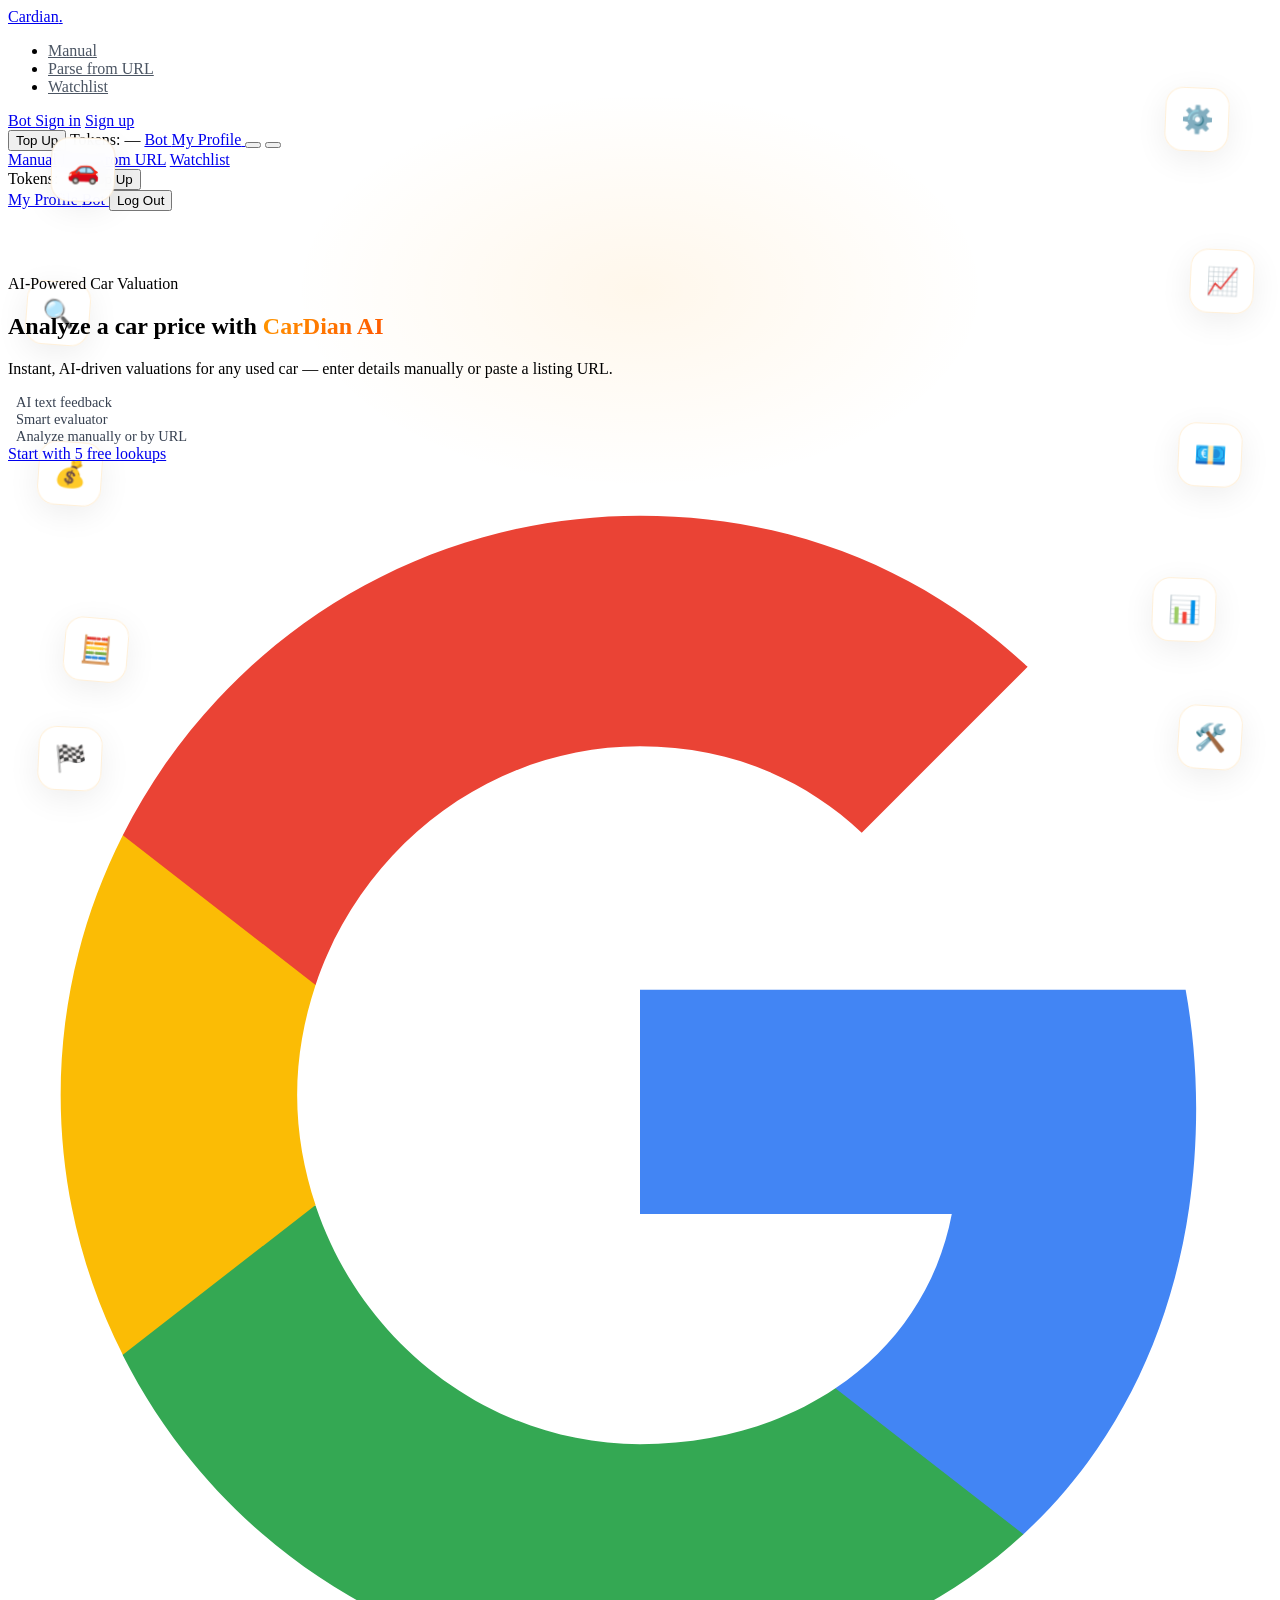
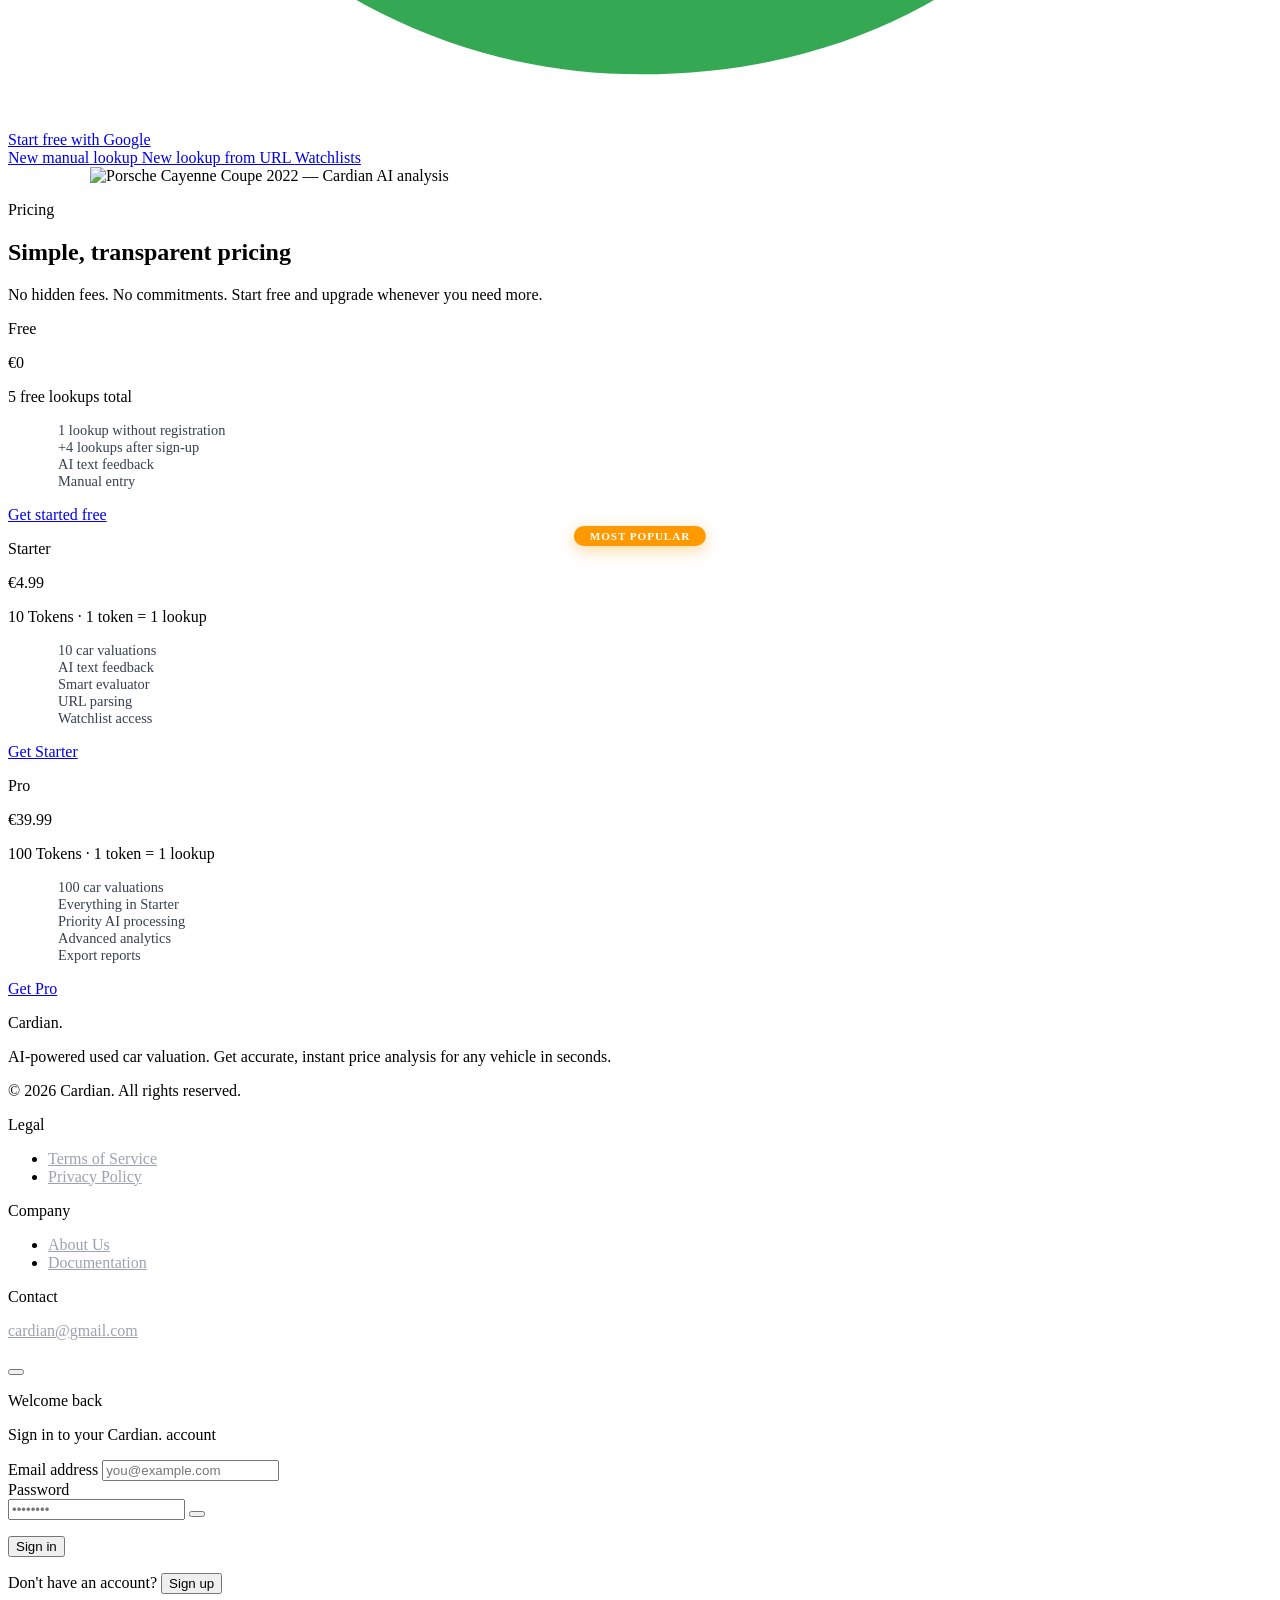
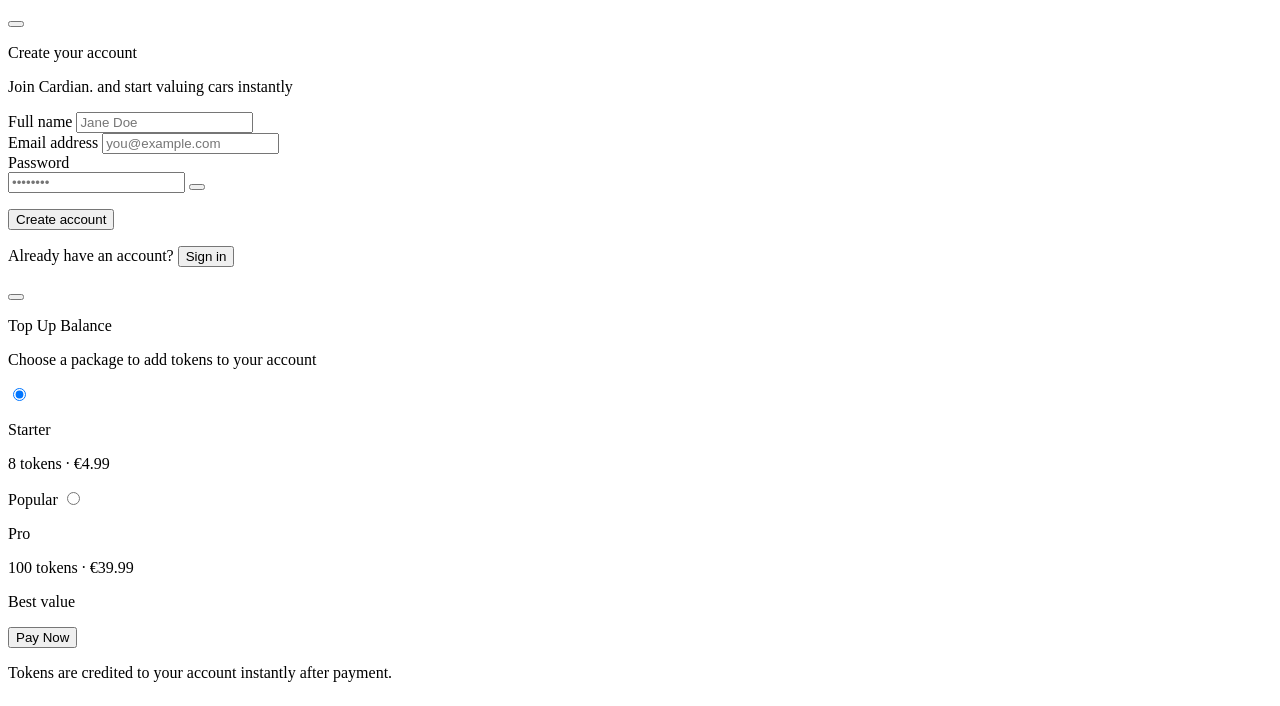
==== commit b9ba5aa2: "v2.1 adapt design" ====
--- a/frontend/index.html
+++ b/frontend/index.html
@@ -1,644 +1,625 @@
-<!DOCTYPE html>
-<html lang="en">
-
-<head>
-  <meta charset="UTF-8" />
-  <meta name="viewport" content="width=device-width, initial-scale=1.0" />
-  <title>Cardian — AI-Powered Used Car Valuation</title>
-  <meta name="description"
-    content="Cardian uses advanced AI to give you accurate used car valuations instantly. Analyze any vehicle manually or by URL in seconds." />
-  <meta name="keywords" content="car valuation, AI car price, used car value, auto appraisal" />
-
-  <!-- Tailwind CSS CDN -->
-  <script src="https://cdn.tailwindcss.com"></script>
-  <script>
-    tailwind.config = {
-      theme: {
-        extend: {
-          colors: { brand: '#ff9900' },
-          fontFamily: { sans: ['Inter', 'ui-sans-serif', 'system-ui', 'sans-serif'] }
-        }
-      }
-    }
-  </script>
-
-  <!-- Lucide Icons CDN -->
-  <script src="https://unpkg.com/lucide@latest"></script>
-
-  <!-- Google Fonts: Inter -->
-  <link rel="preconnect" href="https://fonts.googleapis.com" />
-  <link rel="preconnect" href="https://fonts.gstatic.com" crossorigin />
-  <link href="https://fonts.googleapis.com/css2?family=Inter:wght@400;500;600;700;800;900&display=swap"
-    rel="stylesheet" />
-
-  <!-- Custom Styles -->
-  <link rel="stylesheet" href="./css/style.css" />
-  <link rel="stylesheet" href="./css/header.css" />
-  <link rel="stylesheet" href="./css/responsive.css" />
-</head>
-
-<body class="bg-white font-sans text-gray-900 antialiased overflow-x-hidden">
-
-    <!-- ══════════════════════════════════════════
-     NAVIGATION BAR — Sticky, backdrop blur
-     ══════════════════════════════════════════ -->
-  <header id="navbar">
-    <nav class="navbar-inner">
-
-      <!-- Brand -->
-      <a href="./index.html" id="brand-logo" class="nav-brand">
-        Cardian<span>.</span>
-      </a>
-
-      <!-- Desktop Links -->
-      <ul class="nav-links-desktop">
-        <li><a href="./manual_lookups.html" id="nav-manual" class="nav-link">Manual</a></li>
-        <li><a href="./parsed_lookups.html" id="nav-parse" class="nav-link">Parse from URL</a></li>
-        <li><a href="./watchlists.html" id="nav-watchlist" class="nav-link">Watchlist</a></li>
-      </ul>
-
-      <!-- Desktop Auth Area -->
-      <div class="nav-auth-desktop">
-        <!-- Guest state -->
-        <div class="flex items-center gap-2" id="auth-buttons-guest">
-          <a href="https://t.me/CarDianAI_bot" target="_blank" rel="noopener noreferrer"
-             class="px-3 py-1.5 text-sm font-semibold text-white rounded-lg bg-[#229ED9] hover:bg-[#1a8bbf] transition-all duration-200 flex items-center gap-1.5">
-            <i data-lucide="send" class="w-4 h-4"></i>Bot
-          </a>
-          <a href="#" id="btn-signin" class="px-4 py-2 text-sm font-medium text-gray-700 hover:text-gray-900 transition-colors">Sign in</a>
-          <a href="#" id="btn-signup" class="px-4 py-2 text-sm font-semibold text-white rounded-lg bg-[#ff9900] hover:brightness-110 transition-all shadow-md shadow-orange-100">Sign up</a>
-        </div>
-        <!-- Logged-in state -->
-        <div class="hidden items-center gap-2" id="auth-buttons-user">
-          <button id="btn-topup" class="px-3 py-1.5 text-sm font-semibold text-[#ff9900] border border-[#ff9900] rounded-lg hover:bg-orange-50 transition-all duration-200 flex items-center gap-1.5">
-            <i data-lucide="plus-circle" class="w-4 h-4"></i>Top Up
-          </button>
-          <span id="header-balance" class="text-sm font-bold text-gray-900 px-2">Tokens: —</span>
-          <a href="https://t.me/CarDianAI_bot" target="_blank" rel="noopener noreferrer" id="btn-bot"
-             class="px-3 py-1.5 text-sm font-semibold text-white rounded-lg bg-[#229ED9] hover:bg-[#1a8bbf] transition-all duration-200 flex items-center gap-1.5">
-            <i data-lucide="send" class="w-4 h-4"></i>Bot
-          </a>
-          <a href="./profile.html" id="btn-dashboard"
-             class="px-3 py-1.5 text-sm font-semibold text-white rounded-lg bg-[#ff9900] hover:brightness-110 transition-all shadow-md shadow-orange-100 flex items-center gap-1.5">
-            <i data-lucide="user-circle" class="w-4 h-4"></i>My Profile
-          </a>
-          <button id="btn-logout" class="p-2 text-gray-500 hover:text-red-600 border border-gray-200 rounded-lg hover:border-red-200 hover:bg-red-50 transition-all duration-200 flex items-center" aria-label="Log out">
-            <i data-lucide="log-out" class="w-4 h-4"></i>
-          </button>
-        </div>
-      </div>
-
-      <!-- Mobile right-side controls (always visible on mobile) -->
-      <div class="nav-mobile-controls">
-        <!-- Token count — shown when logged in (controlled by menu.js) -->
-        <div id="mobile-token-badge">
-          <i data-lucide="coins" class="w-3.5 h-3.5"></i>
-          <span>—</span>
-        </div>
-        <!-- Profile icon — shown when logged in -->
-        <a href="./profile.html" id="mobile-profile-btn" aria-label="My Profile">
-          <i data-lucide="user-circle" class="w-4 h-4"></i>
-        </a>
-        <!-- Hamburger -->
-        <button id="menu-btn" aria-label="Toggle menu" aria-expanded="false">
-          <i data-lucide="menu" class="w-5 h-5"></i>
-        </button>
-      </div>
-
-    </nav>
-
-    <!-- Mobile Dropdown Menu -->
-    <div id="mobile-menu" role="navigation" aria-label="Mobile navigation">
-
-      <a href="./manual_lookups.html" class="mobile-nav-link">Manual</a>
-      <a href="./parsed_lookups.html" class="mobile-nav-link">Parse from URL</a>
-      <a href="./watchlists.html" class="mobile-nav-link">Watchlist</a>
-
-      <div class="mobile-menu-divider"></div>
-
-      <!-- Guest auth section -->
-      <div id="mobile-auth-guest">
-        <a href="#" id="btn-signin-mobile" class="mobile-guest-signin">Sign in</a>
-        <a href="#" id="btn-signup-mobile" class="mobile-guest-signup">Sign up</a>
-      </div>
-
-      <!-- Logged-in auth section -->
-      <div id="mobile-auth-user">
-        <div class="mobile-user-row">
-          <span id="header-balance-mobile" class="mobile-user-balance">Tokens: —</span>
-          <button id="btn-topup-mobile" class="mobile-topup-btn">Top Up</button>
-        </div>
-        <a href="https://t.me/CarDianAI_bot" target="_blank" class="mobile-menu-btn mobile-btn-neutral">Bot</a>
-        <a href="./profile.html" class="mobile-menu-btn mobile-btn-primary">My Profile</a>
-        <button id="btn-logout-mobile" class="mobile-menu-btn mobile-btn-danger">Log out</button>
-      </div>
-
-    </div>
-  </header>
-
-  <main>
-
-    <!-- ══════════════════════════════════════════
-     HERO SECTION
-     ══════════════════════════════════════════ -->
-    <section id="hero" class="relative flex flex-col items-center py-32 px-6 overflow-hidden">
-
-      <!-- Floating Emoji Cards (animated via CSS + JS) -->
-      <div class="floating-cards" aria-hidden="true">
-        <div class="float-card fc1" data-float>🚗</div>
-        <div class="float-card fc2" data-float>💰</div>
-        <div class="float-card fc3" data-float>⚙️</div>
-        <div class="float-card fc4" data-float>💶</div>
-        <div class="float-card fc5" data-float>🧮</div>
-        <div class="float-card fc6" data-float>📊</div>
-        <div class="float-card fc7" data-float>🔍</div>
-        <div class="float-card fc8" data-float>📈</div>
-        <div class="float-card fc9" data-float>🏁</div>
-        <div class="float-card fc10" data-float>🛠️</div>
-      </div>
-
-      <!-- Radial glow background -->
-      <div class="hero-glow" aria-hidden="true"></div>
-
-      <!-- Badge pill -->
-      <div
-        class="fade-up relative z-10 mt-24 mb-6 inline-flex items-center gap-2 px-4 py-2 rounded-full bg-orange-50 border border-orange-100 text-sm font-semibold text-[#ff9900]">
-        <i data-lucide="zap" class="w-4 h-4 fill-[#ff9900]"></i>
-        AI-Powered Car Valuation
-      </div>
-
-      <!-- H1 Headline -->
-      <h1
-        class="fade-up d1 relative z-10 text-center text-5xl sm:text-6xl lg:text-7xl font-extrabold tracking-tight leading-[1.1] max-w-4xl">
-        Analyze a car price with
-        <span class="brand-highlight"> CarDian AI</span>
-      </h1>
-
-      <!-- Sub-paragraph -->
-      <p class="fade-up d2 relative z-10 mt-6 text-center text-lg text-gray-500 max-w-xl leading-relaxed">
-        Instant, AI-driven valuations for any used car — enter details manually or paste a listing URL.
-      </p>
-
-      <!-- Feature pills row -->
-      <div class="fade-up d2 relative z-10 mt-8 flex flex-wrap justify-center gap-x-8 gap-y-3">
-        <div class="feature-pill">
-          <i data-lucide="check-circle" class="w-5 h-5 text-[#ff9900] flex-shrink-0"></i>
-          <span>AI text feedback</span>
-        </div>
-        <div class="feature-pill">
-          <i data-lucide="check-circle" class="w-5 h-5 text-[#ff9900] flex-shrink-0"></i>
-          <span>Smart evaluator</span>
-        </div>
-        <div class="feature-pill">
-          <i data-lucide="check-circle" class="w-5 h-5 text-[#ff9900] flex-shrink-0"></i>
-          <span>Analyze manually or by URL</span>
-        </div>
-      </div>
-
-      <!-- CTA Buttons (Guest) -->
-      <div id="hero-cta-guest" class="fade-up d3 relative z-10 mt-10 flex flex-col sm:flex-row items-center gap-4 transition-opacity duration-300">
-        <a href="#" id="cta-primary"
-          class="cta-primary flex items-center gap-2.5 px-7 py-3.5 text-base font-bold text-white rounded-xl bg-[#ff9900] hover:scale-105 hover:shadow-2xl hover:shadow-orange-200 transition-all duration-200 shadow-lg shadow-orange-200">
-          <i data-lucide="zap" class="w-5 h-5 fill-white"></i>
-          Start with 5 free lookups
-        </a>
-        <a href="#" id="cta-google"
-          class="flex items-center gap-2.5 px-7 py-3.5 text-base font-semibold text-gray-700 rounded-xl bg-white border border-gray-200 hover:scale-105 hover:shadow-lg hover:border-gray-300 transition-all duration-200 shadow-sm">
-          <!-- Google G SVG -->
-          <svg class="w-5 h-5 flex-shrink-0" viewBox="0 0 24 24" xmlns="http://www.w3.org/2000/svg">
-            <path d="M22.56 12.25c0-.78-.07-1.53-.2-2.25H12v4.26h5.92c-.26 1.37-1.04 2.53-2.21 3.31v2.77h3.57c2.08-1.92 3.28-4.74 3.28-8.09z" fill="#4285F4" />
-            <path d="M12 23c2.97 0 5.46-.98 7.28-2.66l-3.57-2.77c-.98.66-2.23 1.06-3.71 1.06-2.86 0-5.29-1.93-6.16-4.53H2.18v2.84C3.99 20.53 7.7 23 12 23z" fill="#34A853" />
-            <path d="M5.84 14.09c-.22-.66-.35-1.36-.35-2.09s.13-1.43.35-2.09V7.07H2.18C1.43 8.55 1 10.22 1 12s.43 3.45 1.18 4.93l3.66-2.84z" fill="#FBBC05" />
-            <path d="M12 5.38c1.62 0 3.06.56 4.21 1.64l3.15-3.15C17.45 2.09 14.97 1 12 1 7.7 1 3.99 3.47 2.18 7.07l3.66 2.84c.87-2.6 3.3-4.53 6.16-4.53z" fill="#EA4335" />
-          </svg>
-          Start free with Google
-        </a>
-      </div>
-
-      <!-- CTA Buttons (Authenticated) -->
-      <div id="hero-cta-user" class="hidden fade-up d3 relative z-10 mt-10 flex-col sm:flex-row items-center justify-center flex-wrap gap-4 transition-opacity duration-300">
-        <a href="./manual_lookups.html" class="flex items-center gap-2.5 px-6 py-3.5 text-base font-bold text-white rounded-xl bg-[#ff9900] hover:scale-105 hover:shadow-2xl hover:shadow-orange-200 transition-all duration-200 shadow-lg shadow-orange-200 w-full sm:w-auto">
-          <i data-lucide="zap" class="w-5 h-5 fill-white"></i>
-          New manual lookup
-        </a>
-        <a href="./parsed_lookups.html" class="flex items-center gap-2.5 px-6 py-3.5 text-base font-semibold text-gray-700 rounded-xl bg-white border border-gray-200 hover:scale-105 hover:shadow-lg hover:border-gray-300 transition-all duration-200 shadow-sm w-full sm:w-auto">
-          <i data-lucide="link" class="w-5 h-5"></i>
-          New lookup from URL
-        </a>
-        <a href="./watchlists.html" class="flex items-center gap-2.5 px-6 py-3.5 text-base font-semibold text-gray-700 rounded-xl bg-white border border-gray-200 hover:scale-105 hover:shadow-lg hover:border-gray-300 transition-all duration-200 shadow-sm w-full sm:w-auto">
-          <i data-lucide="bookmark" class="w-5 h-5"></i>
-          Watchlists
-        </a>
-      </div>
-
-      <!-- ── Hero Image ── -->
-      <div class="fade-up d4 hero-img-wrap mt-20">
-        <img src="./assets/images/car_photo_for_main_page.png" alt="Porsche Cayenne Coupe 2022 — Cardian AI analysis"
-          class="car-img" loading="eager" />
-      </div>
-
-    </section>
-
-    <!-- ══════════════════════════════════════════
-     PRICING SECTION
-     ══════════════════════════════════════════ -->
-    <section id="pricing" class="bg-gray-50 py-24 px-6">
-      <div class="max-w-6xl mx-auto">
-
-        <!-- Section header -->
-        <div class="text-center mb-16">
-          <p class="text-[#ff9900] font-semibold text-sm uppercase tracking-widest mb-3">Pricing</p>
-          <h2 class="text-4xl sm:text-5xl font-extrabold tracking-tight">Simple, transparent pricing</h2>
-          <p class="mt-4 text-lg text-gray-500 max-w-xl mx-auto">No hidden fees. No commitments. Start free and upgrade
-            whenever you need more.</p>
-        </div>
-
-        <!-- 3-Column Pricing Grid -->
-        <div class="grid grid-cols-1 md:grid-cols-3 gap-8 items-start">
-
-          <!-- ── Free ── -->
-          <div
-            class="pricing-card bg-white rounded-2xl border border-gray-200 p-8 shadow-sm hover:shadow-xl transition-all duration-300 hover:-translate-y-1">
-            <p class="text-sm font-semibold text-gray-400 uppercase tracking-wider mb-3">Free</p>
-            <div class="flex items-end gap-1 mb-1">
-              <span class="text-5xl font-extrabold text-gray-900">€0</span>
-            </div>
-            <p class="text-gray-400 text-sm mt-1 mb-8">5 free lookups total</p>
-            <ul class="space-y-4 mb-10">
-              <li class="price-feature">
-                <i data-lucide="check" class="w-4 h-4 text-[#ff9900] flex-shrink-0"></i>
-                <span>1 lookup without registration</span>
-              </li>
-              <li class="price-feature">
-                <i data-lucide="check" class="w-4 h-4 text-[#ff9900] flex-shrink-0"></i>
-                <span>+4 lookups after sign-up</span>
-              </li>
-              <li class="price-feature">
-                <i data-lucide="check" class="w-4 h-4 text-[#ff9900] flex-shrink-0"></i>
-                <span>AI text feedback</span>
-              </li>
-              <li class="price-feature">
-                <i data-lucide="check" class="w-4 h-4 text-[#ff9900] flex-shrink-0"></i>
-                <span>Manual entry</span>
-              </li>
-            </ul>
-            <a href="#" id="pricing-free-cta"
-              class="block w-full text-center py-3 rounded-xl font-semibold text-gray-700 border border-gray-200 hover:bg-gray-50 hover:border-gray-300 transition-all duration-200">
-              Get started free
-            </a>
-          </div>
-
-          <!-- ── Starter (Most Popular — highlighted) ── -->
-          <div
-            class="pricing-card relative bg-white rounded-2xl border-2 border-[#ff9900] p-8 shadow-xl shadow-orange-100 hover:-translate-y-1 transition-all duration-300">
-            <!-- Popular badge -->
-            <div class="popular-badge">Most Popular</div>
-
-            <p class="text-sm font-semibold text-[#ff9900] uppercase tracking-wider mb-3">Starter</p>
-            <div class="flex items-end gap-1 mb-1">
-              <span class="text-5xl font-extrabold text-gray-900">€4.99</span>
-            </div>
-            <p class="text-gray-400 text-sm mt-1 mb-8">10 Tokens · 1 token = 1 lookup</p>
-            <ul class="space-y-4 mb-10">
-              <li class="price-feature">
-                <i data-lucide="check" class="w-4 h-4 text-[#ff9900] flex-shrink-0"></i>
-                <span>10 car valuations</span>
-              </li>
-              <li class="price-feature">
-                <i data-lucide="check" class="w-4 h-4 text-[#ff9900] flex-shrink-0"></i>
-                <span>AI text feedback</span>
-              </li>
-              <li class="price-feature">
-                <i data-lucide="check" class="w-4 h-4 text-[#ff9900] flex-shrink-0"></i>
-                <span>Smart evaluator</span>
-              </li>
-              <li class="price-feature">
-                <i data-lucide="check" class="w-4 h-4 text-[#ff9900] flex-shrink-0"></i>
-                <span>URL parsing</span>
-              </li>
-              <li class="price-feature">
-                <i data-lucide="check" class="w-4 h-4 text-[#ff9900] flex-shrink-0"></i>
-                <span>Watchlist access</span>
-              </li>
-            </ul>
-            <a href="#" id="pricing-starter-cta"
-              class="block w-full text-center py-3 rounded-xl font-bold text-white bg-[#ff9900] hover:brightness-110 hover:scale-105 hover:shadow-lg hover:shadow-orange-200 transition-all duration-200">
-              Get Starter
-            </a>
-          </div>
-
-          <!-- ── Pro ── -->
-          <div
-            class="pricing-card bg-white rounded-2xl border border-gray-200 p-8 shadow-sm hover:shadow-xl transition-all duration-300 hover:-translate-y-1">
-            <p class="text-sm font-semibold text-gray-400 uppercase tracking-wider mb-3">Pro</p>
-            <div class="flex items-end gap-1 mb-1">
-              <span class="text-5xl font-extrabold text-gray-900">€39.99</span>
-            </div>
-            <p class="text-gray-400 text-sm mt-1 mb-8">100 Tokens · 1 token = 1 lookup</p>
-            <ul class="space-y-4 mb-10">
-              <li class="price-feature">
-                <i data-lucide="check" class="w-4 h-4 text-[#ff9900] flex-shrink-0"></i>
-                <span>100 car valuations</span>
-              </li>
-              <li class="price-feature">
-                <i data-lucide="check" class="w-4 h-4 text-[#ff9900] flex-shrink-0"></i>
-                <span>Everything in Starter</span>
-              </li>
-              <li class="price-feature">
-                <i data-lucide="check" class="w-4 h-4 text-[#ff9900] flex-shrink-0"></i>
-                <span>Priority AI processing</span>
-              </li>
-              <li class="price-feature">
-                <i data-lucide="check" class="w-4 h-4 text-[#ff9900] flex-shrink-0"></i>
-                <span>Advanced analytics</span>
-              </li>
-              <li class="price-feature">
-                <i data-lucide="check" class="w-4 h-4 text-[#ff9900] flex-shrink-0"></i>
-                <span>Export reports</span>
-              </li>
-            </ul>
-            <a href="#" id="pricing-pro-cta"
-              class="block w-full text-center py-3 rounded-xl font-semibold text-gray-700 border border-gray-200 hover:bg-gray-50 hover:border-gray-300 transition-all duration-200">
-              Get Pro
-            </a>
-          </div>
-
-        </div>
-      </div>
-    </section>
-
-  </main>
-
-  <!-- ══════════════════════════════════════════
-     FOOTER
-     ══════════════════════════════════════════ -->
-  <footer class="bg-gray-900 text-gray-400 py-16 px-6">
-    <div class="max-w-7xl mx-auto grid grid-cols-1 sm:grid-cols-2 lg:grid-cols-4 gap-12">
-
-      <!-- Column 1: Brand -->
-      <div>
-        <p class="text-2xl font-extrabold text-white mb-3">
-          Cardian<span class="text-[#ff9900]">.</span>
-        </p>
-        <p class="text-sm leading-relaxed text-gray-500">
-          AI-powered used car valuation. Get accurate, instant price analysis for any vehicle in seconds.
-        </p>
-        <p class="mt-6 text-xs text-gray-600">© 2026 Cardian. All rights reserved.</p>
-      </div>
-
-      <!-- Column 2: Legal -->
-      <div>
-        <p class="text-sm font-semibold text-white uppercase tracking-wider mb-5">Legal</p>
-        <ul class="space-y-3 text-sm">
-          <li><a href="./terms.html" class="footer-link">Terms of Service</a></li>
-          <li><a href="./privacy.html" class="footer-link">Privacy Policy</a></li>
-        </ul>
-      </div>
-
-      <!-- Column 3: Company -->
-      <div>
-        <p class="text-sm font-semibold text-white uppercase tracking-wider mb-5">Company</p>
-        <ul class="space-y-3 text-sm">
-          <li><a href="./about.html" class="footer-link">About Us</a></li>
-          <li><a href="./docs.html" class="footer-link">Documentation</a></li>
-        </ul>
-      </div>
-
-      <!-- Column 4: Contact -->
-      <div>
-        <p class="text-sm font-semibold text-white uppercase tracking-wider mb-3">Contact</p>
-        <a href="mailto:cardian@gmail.com"
-          class="footer-link text-sm block mb-4 hover:text-[#ff9900] transition-colors">
-          cardian@gmail.com
-        </a>
-        <div class="flex items-center justify-start gap-4">
-          <div class="tip-wrap">
-            <a href="#" class="social-icon" aria-label="Instagram">
-              <i data-lucide="instagram" class="w-5 h-5"></i>
-            </a>
-            <span class="tip">Instagram</span>
-          </div>
-          <div class="tip-wrap">
-            <a href="#" class="social-icon" aria-label="Facebook">
-              <i data-lucide="facebook" class="w-5 h-5"></i>
-            </a>
-            <span class="tip">Facebook</span>
-          </div>
-          <div class="tip-wrap">
-            <a href="mailto:cardian@gmail.com" class="social-icon" aria-label="Email">
-              <i data-lucide="mail" class="w-5 h-5"></i>
-            </a>
-            <span class="tip">Email</span>
-          </div>
-          <div class="tip-wrap">
-            <a href="#" class="social-icon" aria-label="WhatsApp">
-              <i data-lucide="message-circle" class="w-5 h-5"></i>
-            </a>
-            <span class="tip">WhatsApp</span>
-          </div>
-          <div class="tip-wrap">
-            <a href="#" class="social-icon" aria-label="Telegram">
-              <i data-lucide="send" class="w-5 h-5"></i>
-            </a>
-            <span class="tip">Telegram</span>
-          </div>
-        </div>
-      </div>
-
-    </div>
-  </footer>
-
-  <!-- ══════════════════════════════════════════
-     SIGN IN MODAL
-     ══════════════════════════════════════════ -->
-  <div id="modal-signin" class="fixed inset-0 z-[100] flex items-center justify-center p-4 hidden" role="dialog"
-    aria-modal="true" aria-labelledby="signin-title">
-    <!-- Backdrop -->
-    <div id="modal-signin-backdrop" class="absolute inset-0 bg-black/50 backdrop-blur-sm"></div>
-
-    <!-- Panel -->
-    <div class="relative w-full max-w-md bg-white rounded-2xl shadow-2xl p-8 modal-panel">
-      <!-- Close button -->
-      <button id="modal-signin-close"
-        class="absolute top-4 right-4 p-1.5 rounded-lg text-gray-400 hover:text-gray-700 hover:bg-gray-100 transition-colors"
-        aria-label="Close">
-        <i data-lucide="x" class="w-5 h-5"></i>
-      </button>
-
-      <!-- Header -->
-      <div class="mb-7">
-        <p class="text-2xl font-extrabold text-gray-900 mb-1" id="signin-title">Welcome back</p>
-        <p class="text-sm text-gray-500">Sign in to your Cardian<span class="text-[#ff9900]">.</span> account</p>
-      </div>
-
-      <!-- Form -->
-      <form id="form-signin" novalidate>
-        <div class="space-y-4">
-          <!-- Email -->
-          <div>
-            <label for="signin-email" class="block text-sm font-medium text-gray-700 mb-1.5">Email address</label>
-            <input type="email" id="signin-email" name="email" autocomplete="email" placeholder="you@example.com"
-              class="w-full px-4 py-2.5 text-sm text-gray-900 bg-white border border-gray-200 rounded-xl outline-none transition-all duration-200 focus:border-[#ff9900] focus:ring-2 focus:ring-[#ff9900]/20 placeholder-gray-400"
-              required />
-          </div>
-
-          <!-- Password -->
-          <div>
-            <label for="signin-password" class="block text-sm font-medium text-gray-700 mb-1.5">Password</label>
-            <div class="relative">
-              <input type="password" id="signin-password" name="password" autocomplete="current-password"
-                placeholder="••••••••"
-                class="w-full px-4 py-2.5 pr-11 text-sm text-gray-900 bg-white border border-gray-200 rounded-xl outline-none transition-all duration-200 focus:border-[#ff9900] focus:ring-2 focus:ring-[#ff9900]/20 placeholder-gray-400"
-                required />
-              <button type="button"
-                class="pw-toggle absolute right-3 top-1/2 -translate-y-1/2 text-gray-400 hover:text-gray-600 transition-colors"
-                data-target="signin-password" aria-label="Toggle password visibility">
-                <i data-lucide="eye" class="w-4 h-4"></i>
-              </button>
-            </div>
-          </div>
-        </div>
-
-        <!-- Error message -->
-        <p id="signin-error" class="mt-3 text-sm text-red-600 hidden"></p>
-
-        <!-- Submit -->
-        <button type="submit" id="signin-submit"
-          class="mt-6 w-full py-3 text-sm font-bold text-white bg-[#ff9900] rounded-xl hover:brightness-110 hover:scale-[1.02] hover:shadow-lg hover:shadow-orange-200 active:scale-100 transition-all duration-200 shadow-md shadow-orange-100 disabled:opacity-60 disabled:cursor-not-allowed disabled:hover:scale-100">
-          Sign in
-        </button>
-      </form>
-
-      <!-- Toggle to Sign Up -->
-      <p class="mt-6 text-center text-sm text-gray-500">
-        Don't have an account?
-        <button id="switch-to-signup" class="font-semibold text-[#ff9900] hover:underline transition-all">Sign
-          up</button>
-      </p>
-    </div>
-  </div>
-
-  <!-- ══════════════════════════════════════════
-     SIGN UP MODAL
-     ══════════════════════════════════════════ -->
-  <div id="modal-signup" class="fixed inset-0 z-[100] flex items-center justify-center p-4 hidden" role="dialog"
-    aria-modal="true" aria-labelledby="signup-title">
-    <!-- Backdrop -->
-    <div id="modal-signup-backdrop" class="absolute inset-0 bg-black/50 backdrop-blur-sm"></div>
-
-    <!-- Panel -->
-    <div class="relative w-full max-w-md bg-white rounded-2xl shadow-2xl p-8 modal-panel">
-      <!-- Close button -->
-      <button id="modal-signup-close"
-        class="absolute top-4 right-4 p-1.5 rounded-lg text-gray-400 hover:text-gray-700 hover:bg-gray-100 transition-colors"
-        aria-label="Close">
-        <i data-lucide="x" class="w-5 h-5"></i>
-      </button>
-
-      <!-- Header -->
-      <div class="mb-7">
-        <p class="text-2xl font-extrabold text-gray-900 mb-1" id="signup-title">Create your account</p>
-        <p class="text-sm text-gray-500">Join Cardian<span class="text-[#ff9900]">.</span> and start valuing cars
-          instantly</p>
-      </div>
-
-      <!-- Form -->
-      <form id="form-signup" novalidate>
-        <div class="space-y-4">
-          <!-- Full name -->
-          <div>
-            <label for="signup-fullname" class="block text-sm font-medium text-gray-700 mb-1.5">Full name</label>
-            <input type="text" id="signup-fullname" name="full_name" autocomplete="name" placeholder="Jane Doe"
-              class="w-full px-4 py-2.5 text-sm text-gray-900 bg-white border border-gray-200 rounded-xl outline-none transition-all duration-200 focus:border-[#ff9900] focus:ring-2 focus:ring-[#ff9900]/20 placeholder-gray-400"
-              required />
-          </div>
-
-          <!-- Email -->
-          <div>
-            <label for="signup-email" class="block text-sm font-medium text-gray-700 mb-1.5">Email address</label>
-            <input type="email" id="signup-email" name="email" autocomplete="email" placeholder="you@example.com"
-              class="w-full px-4 py-2.5 text-sm text-gray-900 bg-white border border-gray-200 rounded-xl outline-none transition-all duration-200 focus:border-[#ff9900] focus:ring-2 focus:ring-[#ff9900]/20 placeholder-gray-400"
-              required />
-          </div>
-
-          <!-- Password -->
-          <div>
-            <label for="signup-password" class="block text-sm font-medium text-gray-700 mb-1.5">Password</label>
-            <div class="relative">
-              <input type="password" id="signup-password" name="password" autocomplete="new-password"
-                placeholder="••••••••"
-                class="w-full px-4 py-2.5 pr-11 text-sm text-gray-900 bg-white border border-gray-200 rounded-xl outline-none transition-all duration-200 focus:border-[#ff9900] focus:ring-2 focus:ring-[#ff9900]/20 placeholder-gray-400"
-                required />
-              <button type="button"
-                class="pw-toggle absolute right-3 top-1/2 -translate-y-1/2 text-gray-400 hover:text-gray-600 transition-colors"
-                data-target="signup-password" aria-label="Toggle password visibility">
-                <i data-lucide="eye" class="w-4 h-4"></i>
-              </button>
-            </div>
-          </div>
-        </div>
-
-        <!-- Error message -->
-        <p id="signup-error" class="mt-3 text-sm text-red-600 hidden"></p>
-
-        <!-- Submit -->
-        <button type="submit" id="signup-submit"
-          class="mt-6 w-full py-3 text-sm font-bold text-white bg-[#ff9900] rounded-xl hover:brightness-110 hover:scale-[1.02] hover:shadow-lg hover:shadow-orange-200 active:scale-100 transition-all duration-200 shadow-md shadow-orange-100 disabled:opacity-60 disabled:cursor-not-allowed disabled:hover:scale-100">
-          Create account
-        </button>
-      </form>
-
-      <!-- Toggle to Sign In -->
-      <p class="mt-6 text-center text-sm text-gray-500">
-        Already have an account?
-        <button id="switch-to-signin" class="font-semibold text-[#ff9900] hover:underline transition-all">Sign
-          in</button>
-      </p>
-    </div>
-  </div>
-
-  <!-- ══════════════════════════════════════════
-       TOP UP MODAL
-       ══════════════════════════════════════════ -->
-  <div id="modal-topup" class="fixed inset-0 z-[100] flex items-center justify-center p-4 hidden" role="dialog" aria-modal="true" aria-labelledby="topup-title">
-    <div id="modal-topup-backdrop" class="absolute inset-0 bg-black/50 backdrop-blur-sm"></div>
-    <div class="relative w-full max-w-md bg-white rounded-2xl shadow-2xl p-8 modal-panel">
-      <button id="modal-topup-close" class="absolute top-4 right-4 p-1.5 rounded-lg text-gray-400 hover:text-gray-700 hover:bg-gray-100 transition-colors" aria-label="Close">
-        <i data-lucide="x" class="w-5 h-5"></i>
-      </button>
-      <div class="mb-7">
-        <p class="text-2xl font-extrabold text-gray-900 mb-1" id="topup-title">Top Up Balance</p>
-        <p class="text-sm text-gray-500">Choose a package to add tokens to your account</p>
-      </div>
-      <div class="space-y-3 mb-6">
-        <label class="flex items-center gap-4 p-4 border-2 border-gray-200 rounded-xl cursor-pointer hover:border-[#ff9900] transition-all duration-200">
-          <input type="radio" name="package" id="topup-starter" value="starter" class="accent-[#ff9900]" checked />
-          <div class="flex-1">
-            <p class="font-bold text-gray-900">Starter</p>
-            <p class="text-sm text-gray-500">8 tokens &middot; &euro;4.99</p>
-          </div>
-          <span class="text-xs font-semibold text-white bg-[#ff9900] px-2.5 py-1 rounded-full">Popular</span>
-        </label>
-        <label class="flex items-center gap-4 p-4 border-2 border-gray-200 rounded-xl cursor-pointer hover:border-[#ff9900] transition-all duration-200">
-          <input type="radio" name="package" id="topup-pro" value="pro" class="accent-[#ff9900]" />
-          <div class="flex-1">
-            <p class="font-bold text-gray-900">Pro</p>
-            <p class="text-sm text-gray-500">100 tokens &middot; &euro;39.99</p>
-          </div>
-          <span class="text-xs font-semibold text-gray-500 border border-gray-200 px-2.5 py-1 rounded-full">Best value</span>
-        </label>
-      </div>
-      <p id="topup-error" class="mb-4 text-sm text-red-600 hidden"></p>
-      <button id="btn-topup-submit" class="w-full py-3 text-sm font-bold text-white bg-[#ff9900] rounded-xl hover:brightness-110 hover:scale-[1.02] hover:shadow-lg hover:shadow-orange-200 active:scale-100 transition-all duration-200 shadow-md shadow-orange-100 disabled:opacity-60 disabled:cursor-not-allowed">
-        Pay Now
-      </button>
-      <p class="mt-4 text-center text-xs text-gray-400">Tokens are credited to your account instantly after payment.</p>
-    </div>
-  </div>
-
-  <!-- Main JS -->
-  <script src="./js/main.js"></script>
-  <script src="./js/menu.js"></script>
-</body>
-
+<!DOCTYPE html>
+<html lang="en">
+
+<head>
+  <meta charset="UTF-8" />
+  <meta name="viewport" content="width=device-width, initial-scale=1.0" />
+  <title>Cardian — AI-Powered Used Car Valuation</title>
+  <meta name="description"
+    content="Cardian uses advanced AI to give you accurate used car valuations instantly. Analyze any vehicle manually or by URL in seconds." />
+  <meta name="keywords" content="car valuation, AI car price, used car value, auto appraisal" />
+
+  <!-- Tailwind CSS CDN -->
+  <script src="https://cdn.tailwindcss.com"></script>
+  <script>
+    tailwind.config = {
+      theme: {
+        extend: {
+          colors: { brand: '#ff9900' },
+          fontFamily: { sans: ['Inter', 'ui-sans-serif', 'system-ui', 'sans-serif'] }
+        }
+      }
+    }
+  </script>
+
+  <!-- Lucide Icons CDN -->
+  <script src="https://unpkg.com/lucide@latest"></script>
+
+  <!-- Google Fonts: Inter -->
+  <link rel="preconnect" href="https://fonts.googleapis.com" />
+  <link rel="preconnect" href="https://fonts.gstatic.com" crossorigin />
+  <link href="https://fonts.googleapis.com/css2?family=Inter:wght@400;500;600;700;800;900&display=swap"
+    rel="stylesheet" />
+
+  <!-- Custom Styles -->
+  <link rel="stylesheet" href="./css/style.css" />
+</head>
+
+<body class="bg-white font-sans text-gray-900 antialiased overflow-x-hidden">
+
+  <!-- ══════════════════════════════════════════
+     NAVIGATION BAR — Sticky, backdrop blur
+     ══════════════════════════════════════════ -->
+  <header id="navbar" class="fixed top-0 left-0 right-0 z-50 border-b border-gray-100 bg-white/80 backdrop-blur-md transition-shadow duration-300">
+    <nav class="max-w-7xl mx-auto px-4 md:px-6 h-16 flex items-center justify-between gap-2">
+      <!-- Brand -->
+      <a href="./index.html" id="brand-logo" class="text-xl font-extrabold tracking-tight text-gray-900 shrink-0">
+        Cardian<span class="text-[#ff9900]">.</span>
+      </a>
+
+      <!-- Desktop Links -->
+      <ul class="hidden md:flex items-center gap-6 lg:gap-8 text-sm font-medium mr-auto ml-8">
+        <li><a href="./manual_lookups.html" id="nav-manual" class="nav-link">Manual</a></li>
+        <li><a href="./parsed_lookups.html" id="nav-parse" class="nav-link">Parse from URL</a></li>
+        <li><a href="./watchlists.html" id="nav-watchlist" class="nav-link">Watchlist</a></li>
+      </ul>
+
+      <!-- Auth Containers -->
+      <div class="flex items-center gap-2 md:gap-3">
+        
+        <!-- GUEST -->
+        <div class="flex items-center gap-2 md:gap-3" id="auth-buttons-guest">
+          <a href="https://t.me/CarDianAI_bot" target="_blank" rel="noopener noreferrer" class="hidden md:flex px-3 py-1.5 text-sm font-semibold text-white rounded-lg bg-[#229ED9] hover:bg-[#1a8bbf] hover:scale-105 transition-all duration-200 items-center gap-1.5">
+            <i data-lucide="send" class="w-4 h-4"></i>Bot
+          </a>
+          <a href="#" id="btn-signin" class="hidden md:block px-4 py-2 text-sm font-medium text-gray-700 hover:text-gray-900 transition-colors">Sign in</a>
+          <a href="#" id="btn-signup" class="px-4 py-2 text-sm font-semibold text-white rounded-lg bg-[#ff9900] hover:scale-105 hover:shadow-lg hover:shadow-orange-200 transition-all duration-200 shadow-md shadow-orange-100 whitespace-nowrap">Sign up</a>
+        </div>
+
+        <!-- USER -->
+        <div class="hidden items-center gap-2 md:gap-3" id="auth-buttons-user">
+          <button id="btn-topup" class="hidden md:flex px-3 py-1.5 text-sm font-semibold text-[#ff9900] border border-[#ff9900] rounded-lg hover:bg-orange-50 transition-all duration-200 items-center gap-1.5">
+            <i data-lucide="plus-circle" class="w-4 h-4"></i><span class="hidden lg:inline">Top Up</span>
+          </button>
+          <span id="header-balance" class="hidden md:inline text-sm font-bold text-gray-900 px-1 md:px-2 whitespace-nowrap">Tokens: —</span>
+          <a href="https://t.me/CarDianAI_bot" target="_blank" rel="noopener noreferrer" id="btn-bot" class="hidden md:flex px-3 py-1.5 text-sm font-semibold text-white rounded-lg bg-[#229ED9] hover:bg-[#1a8bbf] hover:scale-105 transition-all duration-200 items-center gap-1.5">
+            <i data-lucide="send" class="w-4 h-4"></i>Bot
+          </a>
+          <a href="./profile.html" id="btn-dashboard" class="hidden md:flex px-2 md:px-3 py-1.5 text-sm font-semibold text-white rounded-lg bg-[#ff9900] hover:scale-105 hover:shadow-lg hover:shadow-orange-200 transition-all duration-200 shadow-md shadow-orange-100 items-center gap-1.5 shrink-0">
+            <i data-lucide="user-circle" class="w-5 h-5 md:w-4 md:h-4"></i>
+            <span class="hidden md:inline">My Profile</span>
+          </a>
+          <button id="btn-logout" class="hidden md:flex p-2 text-gray-500 hover:text-red-600 border border-gray-200 rounded-lg hover:border-red-200 hover:bg-red-50 transition-all duration-200 items-center shrink-0" aria-label="Log out">
+            <i data-lucide="log-out" class="w-4 h-4"></i>
+          </button>
+          <button id="menu-btn" class="md:hidden p-2 text-gray-700 rounded-lg hover:bg-gray-100 transition-colors shrink-0" aria-label="Toggle menu" aria-expanded="false">
+            <i data-lucide="menu" class="w-6 h-6"></i>
+          </button>
+        </div>
+
+      </div>
+    </nav>
+
+    <!-- Mobile Menu (Logged In Only) -->
+    <div id="mobile-menu" class="hidden md:hidden border-t border-gray-100 bg-white/95 backdrop-blur-md px-4 py-4 space-y-1">
+      <a href="./manual_lookups.html" class="nav-manual-mobile block text-base font-medium text-gray-700 hover:text-[#ff9900] py-3 transition-colors px-2">Manual</a>
+      <a href="./parsed_lookups.html" class="nav-parse-mobile block text-base font-medium text-gray-700 hover:text-[#ff9900] py-3 transition-colors px-2">Parse from URL</a>
+      <a href="./watchlists.html" class="nav-watchlist-mobile block text-base font-medium text-gray-700 hover:text-[#ff9900] py-3 transition-colors px-2">Watchlist</a>
+      
+      <!-- User Elements for Mobile -->
+      <div id="mobile-user-elements" class="hidden flex-col mt-2 pt-2 border-t border-gray-100">
+        <div class="px-2 py-3 flex items-center justify-between text-base font-medium text-gray-900 border-b border-gray-100 pb-4 mb-2">
+          <span id="mobile-balance" class="font-bold">Tokens: —</span>
+          <button id="btn-topup-mobile" class="px-3 py-1.5 text-sm font-semibold text-[#ff9900] border border-[#ff9900] rounded-lg hover:bg-orange-50 transition-all duration-200 flex items-center gap-1.5">
+            <i data-lucide="plus-circle" class="w-4 h-4"></i>Top Up
+          </button>
+        </div>
+        <a href="./profile.html" class="flex w-full items-center gap-3 text-base font-medium text-gray-700 hover:text-[#ff9900] py-3 transition-colors px-2">
+          <i data-lucide="user-circle" class="w-5 h-5"></i>My Profile
+        </a>
+        <a href="https://t.me/CarDianAI_bot" target="_blank" rel="noopener noreferrer" class="flex items-center gap-3 text-base font-medium text-gray-700 hover:text-[#229ED9] py-3 transition-colors px-2">
+          <i data-lucide="send" class="w-5 h-5"></i>Bot
+        </a>
+        <button id="btn-logout-mobile" class="flex w-full items-center gap-3 text-base font-medium text-red-600 hover:bg-red-50 py-3 rounded-lg transition-colors px-2">
+          <i data-lucide="log-out" class="w-5 h-5"></i>Log Out
+        </button>
+      </div>
+
+    </div>
+  </header>
+
+  <main>
+
+    <!-- ══════════════════════════════════════════
+     HERO SECTION
+     ══════════════════════════════════════════ -->
+    <section id="hero" class="relative flex flex-col items-center py-32 px-6 overflow-hidden">
+
+      <!-- Floating Emoji Cards (animated via CSS + JS) -->
+      <div class="floating-cards" aria-hidden="true">
+        <div class="float-card fc1" data-float>🚗</div>
+        <div class="float-card fc2" data-float>💰</div>
+        <div class="float-card fc3" data-float>⚙️</div>
+        <div class="float-card fc4" data-float>💶</div>
+        <div class="float-card fc5" data-float>🧮</div>
+        <div class="float-card fc6" data-float>📊</div>
+        <div class="float-card fc7" data-float>🔍</div>
+        <div class="float-card fc8" data-float>📈</div>
+        <div class="float-card fc9" data-float>🏁</div>
+        <div class="float-card fc10" data-float>🛠️</div>
+      </div>
+
+      <!-- Radial glow background -->
+      <div class="hero-glow" aria-hidden="true"></div>
+
+      <!-- Badge pill -->
+      <div
+        class="fade-up relative z-10 mt-24 mb-6 inline-flex items-center gap-2 px-4 py-2 rounded-full bg-orange-50 border border-orange-100 text-sm font-semibold text-[#ff9900]">
+        <i data-lucide="zap" class="w-4 h-4 fill-[#ff9900]"></i>
+        AI-Powered Car Valuation
+      </div>
+
+      <!-- H1 Headline -->
+      <h1
+        class="fade-up d1 relative z-10 text-center text-5xl sm:text-6xl lg:text-7xl font-extrabold tracking-tight leading-[1.1] max-w-4xl">
+        Analyze a car price with
+        <span class="brand-highlight"> CarDian AI</span>
+      </h1>
+
+      <!-- Sub-paragraph -->
+      <p class="fade-up d2 relative z-10 mt-6 text-center text-lg text-gray-500 max-w-xl leading-relaxed">
+        Instant, AI-driven valuations for any used car — enter details manually or paste a listing URL.
+      </p>
+
+      <!-- Feature pills row -->
+      <div class="fade-up d2 relative z-10 mt-8 flex flex-wrap justify-center gap-x-8 gap-y-3">
+        <div class="feature-pill">
+          <i data-lucide="check-circle" class="w-5 h-5 text-[#ff9900] flex-shrink-0"></i>
+          <span>AI text feedback</span>
+        </div>
+        <div class="feature-pill">
+          <i data-lucide="check-circle" class="w-5 h-5 text-[#ff9900] flex-shrink-0"></i>
+          <span>Smart evaluator</span>
+        </div>
+        <div class="feature-pill">
+          <i data-lucide="check-circle" class="w-5 h-5 text-[#ff9900] flex-shrink-0"></i>
+          <span>Analyze manually or by URL</span>
+        </div>
+      </div>
+
+      <!-- CTA Buttons (Guest) -->
+      <div id="hero-cta-guest" class="fade-up d3 relative z-10 mt-10 flex flex-col sm:flex-row items-center gap-4 transition-opacity duration-300">
+        <a href="#" id="cta-primary"
+          class="cta-primary flex items-center gap-2.5 px-7 py-3.5 text-base font-bold text-white rounded-xl bg-[#ff9900] hover:scale-105 hover:shadow-2xl hover:shadow-orange-200 transition-all duration-200 shadow-lg shadow-orange-200">
+          <i data-lucide="zap" class="w-5 h-5 fill-white"></i>
+          Start with 5 free lookups
+        </a>
+        <a href="#" id="cta-google"
+          class="flex items-center gap-2.5 px-7 py-3.5 text-base font-semibold text-gray-700 rounded-xl bg-white border border-gray-200 hover:scale-105 hover:shadow-lg hover:border-gray-300 transition-all duration-200 shadow-sm">
+          <!-- Google G SVG -->
+          <svg class="w-5 h-5 flex-shrink-0" viewBox="0 0 24 24" xmlns="http://www.w3.org/2000/svg">
+            <path d="M22.56 12.25c0-.78-.07-1.53-.2-2.25H12v4.26h5.92c-.26 1.37-1.04 2.53-2.21 3.31v2.77h3.57c2.08-1.92 3.28-4.74 3.28-8.09z" fill="#4285F4" />
+            <path d="M12 23c2.97 0 5.46-.98 7.28-2.66l-3.57-2.77c-.98.66-2.23 1.06-3.71 1.06-2.86 0-5.29-1.93-6.16-4.53H2.18v2.84C3.99 20.53 7.7 23 12 23z" fill="#34A853" />
+            <path d="M5.84 14.09c-.22-.66-.35-1.36-.35-2.09s.13-1.43.35-2.09V7.07H2.18C1.43 8.55 1 10.22 1 12s.43 3.45 1.18 4.93l3.66-2.84z" fill="#FBBC05" />
+            <path d="M12 5.38c1.62 0 3.06.56 4.21 1.64l3.15-3.15C17.45 2.09 14.97 1 12 1 7.7 1 3.99 3.47 2.18 7.07l3.66 2.84c.87-2.6 3.3-4.53 6.16-4.53z" fill="#EA4335" />
+          </svg>
+          Start free with Google
+        </a>
+      </div>
+
+      <!-- CTA Buttons (Authenticated) -->
+      <div id="hero-cta-user" class="hidden fade-up d3 relative z-10 mt-10 flex-col sm:flex-row items-center justify-center flex-wrap gap-4 transition-opacity duration-300">
+        <a href="./manual_lookups.html" class="flex items-center gap-2.5 px-6 py-3.5 text-base font-bold text-white rounded-xl bg-[#ff9900] hover:scale-105 hover:shadow-2xl hover:shadow-orange-200 transition-all duration-200 shadow-lg shadow-orange-200 w-full sm:w-auto">
+          <i data-lucide="zap" class="w-5 h-5 fill-white"></i>
+          New manual lookup
+        </a>
+        <a href="./parsed_lookups.html" class="flex items-center gap-2.5 px-6 py-3.5 text-base font-semibold text-gray-700 rounded-xl bg-white border border-gray-200 hover:scale-105 hover:shadow-lg hover:border-gray-300 transition-all duration-200 shadow-sm w-full sm:w-auto">
+          <i data-lucide="link" class="w-5 h-5"></i>
+          New lookup from URL
+        </a>
+        <a href="./watchlists.html" class="flex items-center gap-2.5 px-6 py-3.5 text-base font-semibold text-gray-700 rounded-xl bg-white border border-gray-200 hover:scale-105 hover:shadow-lg hover:border-gray-300 transition-all duration-200 shadow-sm w-full sm:w-auto">
+          <i data-lucide="bookmark" class="w-5 h-5"></i>
+          Watchlists
+        </a>
+      </div>
+
+      <!-- ── Hero Image ── -->
+      <div class="fade-up d4 hero-img-wrap mt-20">
+        <img src="./assets/images/car_photo_for_main_page.png" alt="Porsche Cayenne Coupe 2022 — Cardian AI analysis"
+          class="car-img" loading="eager" />
+      </div>
+
+    </section>
+
+    <!-- ══════════════════════════════════════════
+     PRICING SECTION
+     ══════════════════════════════════════════ -->
+    <section id="pricing" class="bg-gray-50 py-24 px-6">
+      <div class="max-w-6xl mx-auto">
+
+        <!-- Section header -->
+        <div class="text-center mb-16">
+          <p class="text-[#ff9900] font-semibold text-sm uppercase tracking-widest mb-3">Pricing</p>
+          <h2 class="text-4xl sm:text-5xl font-extrabold tracking-tight">Simple, transparent pricing</h2>
+          <p class="mt-4 text-lg text-gray-500 max-w-xl mx-auto">No hidden fees. No commitments. Start free and upgrade
+            whenever you need more.</p>
+        </div>
+
+        <!-- 3-Column Pricing Grid -->
+        <div class="grid grid-cols-1 md:grid-cols-3 gap-8 items-start">
+
+          <!-- ── Free ── -->
+          <div
+            class="pricing-card bg-white rounded-2xl border border-gray-200 p-8 shadow-sm hover:shadow-xl transition-all duration-300 hover:-translate-y-1">
+            <p class="text-sm font-semibold text-gray-400 uppercase tracking-wider mb-3">Free</p>
+            <div class="flex items-end gap-1 mb-1">
+              <span class="text-5xl font-extrabold text-gray-900">€0</span>
+            </div>
+            <p class="text-gray-400 text-sm mt-1 mb-8">5 free lookups total</p>
+            <ul class="space-y-4 mb-10">
+              <li class="price-feature">
+                <i data-lucide="check" class="w-4 h-4 text-[#ff9900] flex-shrink-0"></i>
+                <span>1 lookup without registration</span>
+              </li>
+              <li class="price-feature">
+                <i data-lucide="check" class="w-4 h-4 text-[#ff9900] flex-shrink-0"></i>
+                <span>+4 lookups after sign-up</span>
+              </li>
+              <li class="price-feature">
+                <i data-lucide="check" class="w-4 h-4 text-[#ff9900] flex-shrink-0"></i>
+                <span>AI text feedback</span>
+              </li>
+              <li class="price-feature">
+                <i data-lucide="check" class="w-4 h-4 text-[#ff9900] flex-shrink-0"></i>
+                <span>Manual entry</span>
+              </li>
+            </ul>
+            <a href="#" id="pricing-free-cta"
+              class="block w-full text-center py-3 rounded-xl font-semibold text-gray-700 border border-gray-200 hover:bg-gray-50 hover:border-gray-300 transition-all duration-200">
+              Get started free
+            </a>
+          </div>
+
+          <!-- ── Starter (Most Popular — highlighted) ── -->
+          <div
+            class="pricing-card relative bg-white rounded-2xl border-2 border-[#ff9900] p-8 shadow-xl shadow-orange-100 hover:-translate-y-1 transition-all duration-300">
+            <!-- Popular badge -->
+            <div class="popular-badge">Most Popular</div>
+
+            <p class="text-sm font-semibold text-[#ff9900] uppercase tracking-wider mb-3">Starter</p>
+            <div class="flex items-end gap-1 mb-1">
+              <span class="text-5xl font-extrabold text-gray-900">€4.99</span>
+            </div>
+            <p class="text-gray-400 text-sm mt-1 mb-8">10 Tokens · 1 token = 1 lookup</p>
+            <ul class="space-y-4 mb-10">
+              <li class="price-feature">
+                <i data-lucide="check" class="w-4 h-4 text-[#ff9900] flex-shrink-0"></i>
+                <span>10 car valuations</span>
+              </li>
+              <li class="price-feature">
+                <i data-lucide="check" class="w-4 h-4 text-[#ff9900] flex-shrink-0"></i>
+                <span>AI text feedback</span>
+              </li>
+              <li class="price-feature">
+                <i data-lucide="check" class="w-4 h-4 text-[#ff9900] flex-shrink-0"></i>
+                <span>Smart evaluator</span>
+              </li>
+              <li class="price-feature">
+                <i data-lucide="check" class="w-4 h-4 text-[#ff9900] flex-shrink-0"></i>
+                <span>URL parsing</span>
+              </li>
+              <li class="price-feature">
+                <i data-lucide="check" class="w-4 h-4 text-[#ff9900] flex-shrink-0"></i>
+                <span>Watchlist access</span>
+              </li>
+            </ul>
+            <a href="#" id="pricing-starter-cta"
+              class="block w-full text-center py-3 rounded-xl font-bold text-white bg-[#ff9900] hover:brightness-110 hover:scale-105 hover:shadow-lg hover:shadow-orange-200 transition-all duration-200">
+              Get Starter
+            </a>
+          </div>
+
+          <!-- ── Pro ── -->
+          <div
+            class="pricing-card bg-white rounded-2xl border border-gray-200 p-8 shadow-sm hover:shadow-xl transition-all duration-300 hover:-translate-y-1">
+            <p class="text-sm font-semibold text-gray-400 uppercase tracking-wider mb-3">Pro</p>
+            <div class="flex items-end gap-1 mb-1">
+              <span class="text-5xl font-extrabold text-gray-900">€39.99</span>
+            </div>
+            <p class="text-gray-400 text-sm mt-1 mb-8">100 Tokens · 1 token = 1 lookup</p>
+            <ul class="space-y-4 mb-10">
+              <li class="price-feature">
+                <i data-lucide="check" class="w-4 h-4 text-[#ff9900] flex-shrink-0"></i>
+                <span>100 car valuations</span>
+              </li>
+              <li class="price-feature">
+                <i data-lucide="check" class="w-4 h-4 text-[#ff9900] flex-shrink-0"></i>
+                <span>Everything in Starter</span>
+              </li>
+              <li class="price-feature">
+                <i data-lucide="check" class="w-4 h-4 text-[#ff9900] flex-shrink-0"></i>
+                <span>Priority AI processing</span>
+              </li>
+              <li class="price-feature">
+                <i data-lucide="check" class="w-4 h-4 text-[#ff9900] flex-shrink-0"></i>
+                <span>Advanced analytics</span>
+              </li>
+              <li class="price-feature">
+                <i data-lucide="check" class="w-4 h-4 text-[#ff9900] flex-shrink-0"></i>
+                <span>Export reports</span>
+              </li>
+            </ul>
+            <a href="#" id="pricing-pro-cta"
+              class="block w-full text-center py-3 rounded-xl font-semibold text-gray-700 border border-gray-200 hover:bg-gray-50 hover:border-gray-300 transition-all duration-200">
+              Get Pro
+            </a>
+          </div>
+
+        </div>
+      </div>
+    </section>
+
+  </main>
+
+  <!-- ══════════════════════════════════════════
+     FOOTER
+     ══════════════════════════════════════════ -->
+  <footer class="bg-gray-900 text-gray-400 py-16 px-6">
+    <div class="max-w-7xl mx-auto grid grid-cols-1 sm:grid-cols-2 lg:grid-cols-4 gap-12">
+
+      <!-- Column 1: Brand -->
+      <div>
+        <p class="text-2xl font-extrabold text-white mb-3">
+          Cardian<span class="text-[#ff9900]">.</span>
+        </p>
+        <p class="text-sm leading-relaxed text-gray-500">
+          AI-powered used car valuation. Get accurate, instant price analysis for any vehicle in seconds.
+        </p>
+        <p class="mt-6 text-xs text-gray-600">© 2026 Cardian. All rights reserved.</p>
+      </div>
+
+      <!-- Column 2: Legal -->
+      <div>
+        <p class="text-sm font-semibold text-white uppercase tracking-wider mb-5">Legal</p>
+        <ul class="space-y-3 text-sm">
+          <li><a href="./terms.html" class="footer-link">Terms of Service</a></li>
+          <li><a href="./privacy.html" class="footer-link">Privacy Policy</a></li>
+        </ul>
+      </div>
+
+      <!-- Column 3: Company -->
+      <div>
+        <p class="text-sm font-semibold text-white uppercase tracking-wider mb-5">Company</p>
+        <ul class="space-y-3 text-sm">
+          <li><a href="./about.html" class="footer-link">About Us</a></li>
+          <li><a href="./docs.html" class="footer-link">Documentation</a></li>
+        </ul>
+      </div>
+
+      <!-- Column 4: Contact -->
+      <div>
+        <p class="text-sm font-semibold text-white uppercase tracking-wider mb-3">Contact</p>
+        <a href="mailto:cardian@gmail.com"
+          class="footer-link text-sm block mb-4 hover:text-[#ff9900] transition-colors">
+          cardian@gmail.com
+        </a>
+        <div class="flex items-center justify-start gap-4">
+          <div class="tip-wrap">
+            <a href="#" class="social-icon" aria-label="Instagram">
+              <i data-lucide="instagram" class="w-5 h-5"></i>
+            </a>
+            <span class="tip">Instagram</span>
+          </div>
+          <div class="tip-wrap">
+            <a href="#" class="social-icon" aria-label="Facebook">
+              <i data-lucide="facebook" class="w-5 h-5"></i>
+            </a>
+            <span class="tip">Facebook</span>
+          </div>
+          <div class="tip-wrap">
+            <a href="mailto:cardian@gmail.com" class="social-icon" aria-label="Email">
+              <i data-lucide="mail" class="w-5 h-5"></i>
+            </a>
+            <span class="tip">Email</span>
+          </div>
+          <div class="tip-wrap">
+            <a href="#" class="social-icon" aria-label="WhatsApp">
+              <i data-lucide="message-circle" class="w-5 h-5"></i>
+            </a>
+            <span class="tip">WhatsApp</span>
+          </div>
+          <div class="tip-wrap">
+            <a href="#" class="social-icon" aria-label="Telegram">
+              <i data-lucide="send" class="w-5 h-5"></i>
+            </a>
+            <span class="tip">Telegram</span>
+          </div>
+        </div>
+      </div>
+
+    </div>
+  </footer>
+
+  <!-- ══════════════════════════════════════════
+     SIGN IN MODAL
+     ══════════════════════════════════════════ -->
+  <div id="modal-signin" class="fixed inset-0 z-[100] flex items-center justify-center p-4 hidden" role="dialog"
+    aria-modal="true" aria-labelledby="signin-title">
+    <!-- Backdrop -->
+    <div id="modal-signin-backdrop" class="absolute inset-0 bg-black/50 backdrop-blur-sm"></div>
+
+    <!-- Panel -->
+    <div class="relative w-full max-w-md bg-white rounded-2xl shadow-2xl p-8 modal-panel">
+      <!-- Close button -->
+      <button id="modal-signin-close"
+        class="absolute top-4 right-4 p-1.5 rounded-lg text-gray-400 hover:text-gray-700 hover:bg-gray-100 transition-colors"
+        aria-label="Close">
+        <i data-lucide="x" class="w-5 h-5"></i>
+      </button>
+
+      <!-- Header -->
+      <div class="mb-7">
+        <p class="text-2xl font-extrabold text-gray-900 mb-1" id="signin-title">Welcome back</p>
+        <p class="text-sm text-gray-500">Sign in to your Cardian<span class="text-[#ff9900]">.</span> account</p>
+      </div>
+
+      <!-- Form -->
+      <form id="form-signin" novalidate>
+        <div class="space-y-4">
+          <!-- Email -->
+          <div>
+            <label for="signin-email" class="block text-sm font-medium text-gray-700 mb-1.5">Email address</label>
+            <input type="email" id="signin-email" name="email" autocomplete="email" placeholder="you@example.com"
+              class="w-full px-4 py-2.5 text-sm text-gray-900 bg-white border border-gray-200 rounded-xl outline-none transition-all duration-200 focus:border-[#ff9900] focus:ring-2 focus:ring-[#ff9900]/20 placeholder-gray-400"
+              required />
+          </div>
+
+          <!-- Password -->
+          <div>
+            <label for="signin-password" class="block text-sm font-medium text-gray-700 mb-1.5">Password</label>
+            <div class="relative">
+              <input type="password" id="signin-password" name="password" autocomplete="current-password"
+                placeholder="••••••••"
+                class="w-full px-4 py-2.5 pr-11 text-sm text-gray-900 bg-white border border-gray-200 rounded-xl outline-none transition-all duration-200 focus:border-[#ff9900] focus:ring-2 focus:ring-[#ff9900]/20 placeholder-gray-400"
+                required />
+              <button type="button"
+                class="pw-toggle absolute right-3 top-1/2 -translate-y-1/2 text-gray-400 hover:text-gray-600 transition-colors"
+                data-target="signin-password" aria-label="Toggle password visibility">
+                <i data-lucide="eye" class="w-4 h-4"></i>
+              </button>
+            </div>
+          </div>
+        </div>
+
+        <!-- Error message -->
+        <p id="signin-error" class="mt-3 text-sm text-red-600 hidden"></p>
+
+        <!-- Submit -->
+        <button type="submit" id="signin-submit"
+          class="mt-6 w-full py-3 text-sm font-bold text-white bg-[#ff9900] rounded-xl hover:brightness-110 hover:scale-[1.02] hover:shadow-lg hover:shadow-orange-200 active:scale-100 transition-all duration-200 shadow-md shadow-orange-100 disabled:opacity-60 disabled:cursor-not-allowed disabled:hover:scale-100">
+          Sign in
+        </button>
+      </form>
+
+      <!-- Toggle to Sign Up -->
+      <p class="mt-6 text-center text-sm text-gray-500">
+        Don't have an account?
+        <button id="switch-to-signup" class="font-semibold text-[#ff9900] hover:underline transition-all">Sign
+          up</button>
+      </p>
+    </div>
+  </div>
+
+  <!-- ══════════════════════════════════════════
+     SIGN UP MODAL
+     ══════════════════════════════════════════ -->
+  <div id="modal-signup" class="fixed inset-0 z-[100] flex items-center justify-center p-4 hidden" role="dialog"
+    aria-modal="true" aria-labelledby="signup-title">
+    <!-- Backdrop -->
+    <div id="modal-signup-backdrop" class="absolute inset-0 bg-black/50 backdrop-blur-sm"></div>
+
+    <!-- Panel -->
+    <div class="relative w-full max-w-md bg-white rounded-2xl shadow-2xl p-8 modal-panel">
+      <!-- Close button -->
+      <button id="modal-signup-close"
+        class="absolute top-4 right-4 p-1.5 rounded-lg text-gray-400 hover:text-gray-700 hover:bg-gray-100 transition-colors"
+        aria-label="Close">
+        <i data-lucide="x" class="w-5 h-5"></i>
+      </button>
+
+      <!-- Header -->
+      <div class="mb-7">
+        <p class="text-2xl font-extrabold text-gray-900 mb-1" id="signup-title">Create your account</p>
+        <p class="text-sm text-gray-500">Join Cardian<span class="text-[#ff9900]">.</span> and start valuing cars
+          instantly</p>
+      </div>
+
+      <!-- Form -->
+      <form id="form-signup" novalidate>
+        <div class="space-y-4">
+          <!-- Full name -->
+          <div>
+            <label for="signup-fullname" class="block text-sm font-medium text-gray-700 mb-1.5">Full name</label>
+            <input type="text" id="signup-fullname" name="full_name" autocomplete="name" placeholder="Jane Doe"
+              class="w-full px-4 py-2.5 text-sm text-gray-900 bg-white border border-gray-200 rounded-xl outline-none transition-all duration-200 focus:border-[#ff9900] focus:ring-2 focus:ring-[#ff9900]/20 placeholder-gray-400"
+              required />
+          </div>
+
+          <!-- Email -->
+          <div>
+            <label for="signup-email" class="block text-sm font-medium text-gray-700 mb-1.5">Email address</label>
+            <input type="email" id="signup-email" name="email" autocomplete="email" placeholder="you@example.com"
+              class="w-full px-4 py-2.5 text-sm text-gray-900 bg-white border border-gray-200 rounded-xl outline-none transition-all duration-200 focus:border-[#ff9900] focus:ring-2 focus:ring-[#ff9900]/20 placeholder-gray-400"
+              required />
+          </div>
+
+          <!-- Password -->
+          <div>
+            <label for="signup-password" class="block text-sm font-medium text-gray-700 mb-1.5">Password</label>
+            <div class="relative">
+              <input type="password" id="signup-password" name="password" autocomplete="new-password"
+                placeholder="••••••••"
+                class="w-full px-4 py-2.5 pr-11 text-sm text-gray-900 bg-white border border-gray-200 rounded-xl outline-none transition-all duration-200 focus:border-[#ff9900] focus:ring-2 focus:ring-[#ff9900]/20 placeholder-gray-400"
+                required />
+              <button type="button"
+                class="pw-toggle absolute right-3 top-1/2 -translate-y-1/2 text-gray-400 hover:text-gray-600 transition-colors"
+                data-target="signup-password" aria-label="Toggle password visibility">
+                <i data-lucide="eye" class="w-4 h-4"></i>
+              </button>
+            </div>
+          </div>
+        </div>
+
+        <!-- Error message -->
+        <p id="signup-error" class="mt-3 text-sm text-red-600 hidden"></p>
+
+        <!-- Submit -->
+        <button type="submit" id="signup-submit"
+          class="mt-6 w-full py-3 text-sm font-bold text-white bg-[#ff9900] rounded-xl hover:brightness-110 hover:scale-[1.02] hover:shadow-lg hover:shadow-orange-200 active:scale-100 transition-all duration-200 shadow-md shadow-orange-100 disabled:opacity-60 disabled:cursor-not-allowed disabled:hover:scale-100">
+          Create account
+        </button>
+      </form>
+
+      <!-- Toggle to Sign In -->
+      <p class="mt-6 text-center text-sm text-gray-500">
+        Already have an account?
+        <button id="switch-to-signin" class="font-semibold text-[#ff9900] hover:underline transition-all">Sign
+          in</button>
+      </p>
+    </div>
+  </div>
+
+  <!-- ══════════════════════════════════════════
+       TOP UP MODAL
+       ══════════════════════════════════════════ -->
+  <div id="modal-topup" class="fixed inset-0 z-[100] flex items-center justify-center p-4 hidden" role="dialog" aria-modal="true" aria-labelledby="topup-title">
+    <div id="modal-topup-backdrop" class="absolute inset-0 bg-black/50 backdrop-blur-sm"></div>
+    <div class="relative w-full max-w-md bg-white rounded-2xl shadow-2xl p-8 modal-panel">
+      <button id="modal-topup-close" class="absolute top-4 right-4 p-1.5 rounded-lg text-gray-400 hover:text-gray-700 hover:bg-gray-100 transition-colors" aria-label="Close">
+        <i data-lucide="x" class="w-5 h-5"></i>
+      </button>
+      <div class="mb-7">
+        <p class="text-2xl font-extrabold text-gray-900 mb-1" id="topup-title">Top Up Balance</p>
+        <p class="text-sm text-gray-500">Choose a package to add tokens to your account</p>
+      </div>
+      <div class="space-y-3 mb-6">
+        <label class="flex items-center gap-4 p-4 border-2 border-gray-200 rounded-xl cursor-pointer hover:border-[#ff9900] transition-all duration-200">
+          <input type="radio" name="package" id="topup-starter" value="starter" class="accent-[#ff9900]" checked />
+          <div class="flex-1">
+            <p class="font-bold text-gray-900">Starter</p>
+            <p class="text-sm text-gray-500">8 tokens &middot; &euro;4.99</p>
+          </div>
+          <span class="text-xs font-semibold text-white bg-[#ff9900] px-2.5 py-1 rounded-full">Popular</span>
+        </label>
+        <label class="flex items-center gap-4 p-4 border-2 border-gray-200 rounded-xl cursor-pointer hover:border-[#ff9900] transition-all duration-200">
+          <input type="radio" name="package" id="topup-pro" value="pro" class="accent-[#ff9900]" />
+          <div class="flex-1">
+            <p class="font-bold text-gray-900">Pro</p>
+            <p class="text-sm text-gray-500">100 tokens &middot; &euro;39.99</p>
+          </div>
+          <span class="text-xs font-semibold text-gray-500 border border-gray-200 px-2.5 py-1 rounded-full">Best value</span>
+        </label>
+      </div>
+      <p id="topup-error" class="mb-4 text-sm text-red-600 hidden"></p>
+      <button id="btn-topup-submit" class="w-full py-3 text-sm font-bold text-white bg-[#ff9900] rounded-xl hover:brightness-110 hover:scale-[1.02] hover:shadow-lg hover:shadow-orange-200 active:scale-100 transition-all duration-200 shadow-md shadow-orange-100 disabled:opacity-60 disabled:cursor-not-allowed">
+        Pay Now
+      </button>
+      <p class="mt-4 text-center text-xs text-gray-400">Tokens are credited to your account instantly after payment.</p>
+    </div>
+  </div>
+
+  <!-- Main JS -->
+  <script src="./js/main.js"></script>
+</body>
+
 </html>
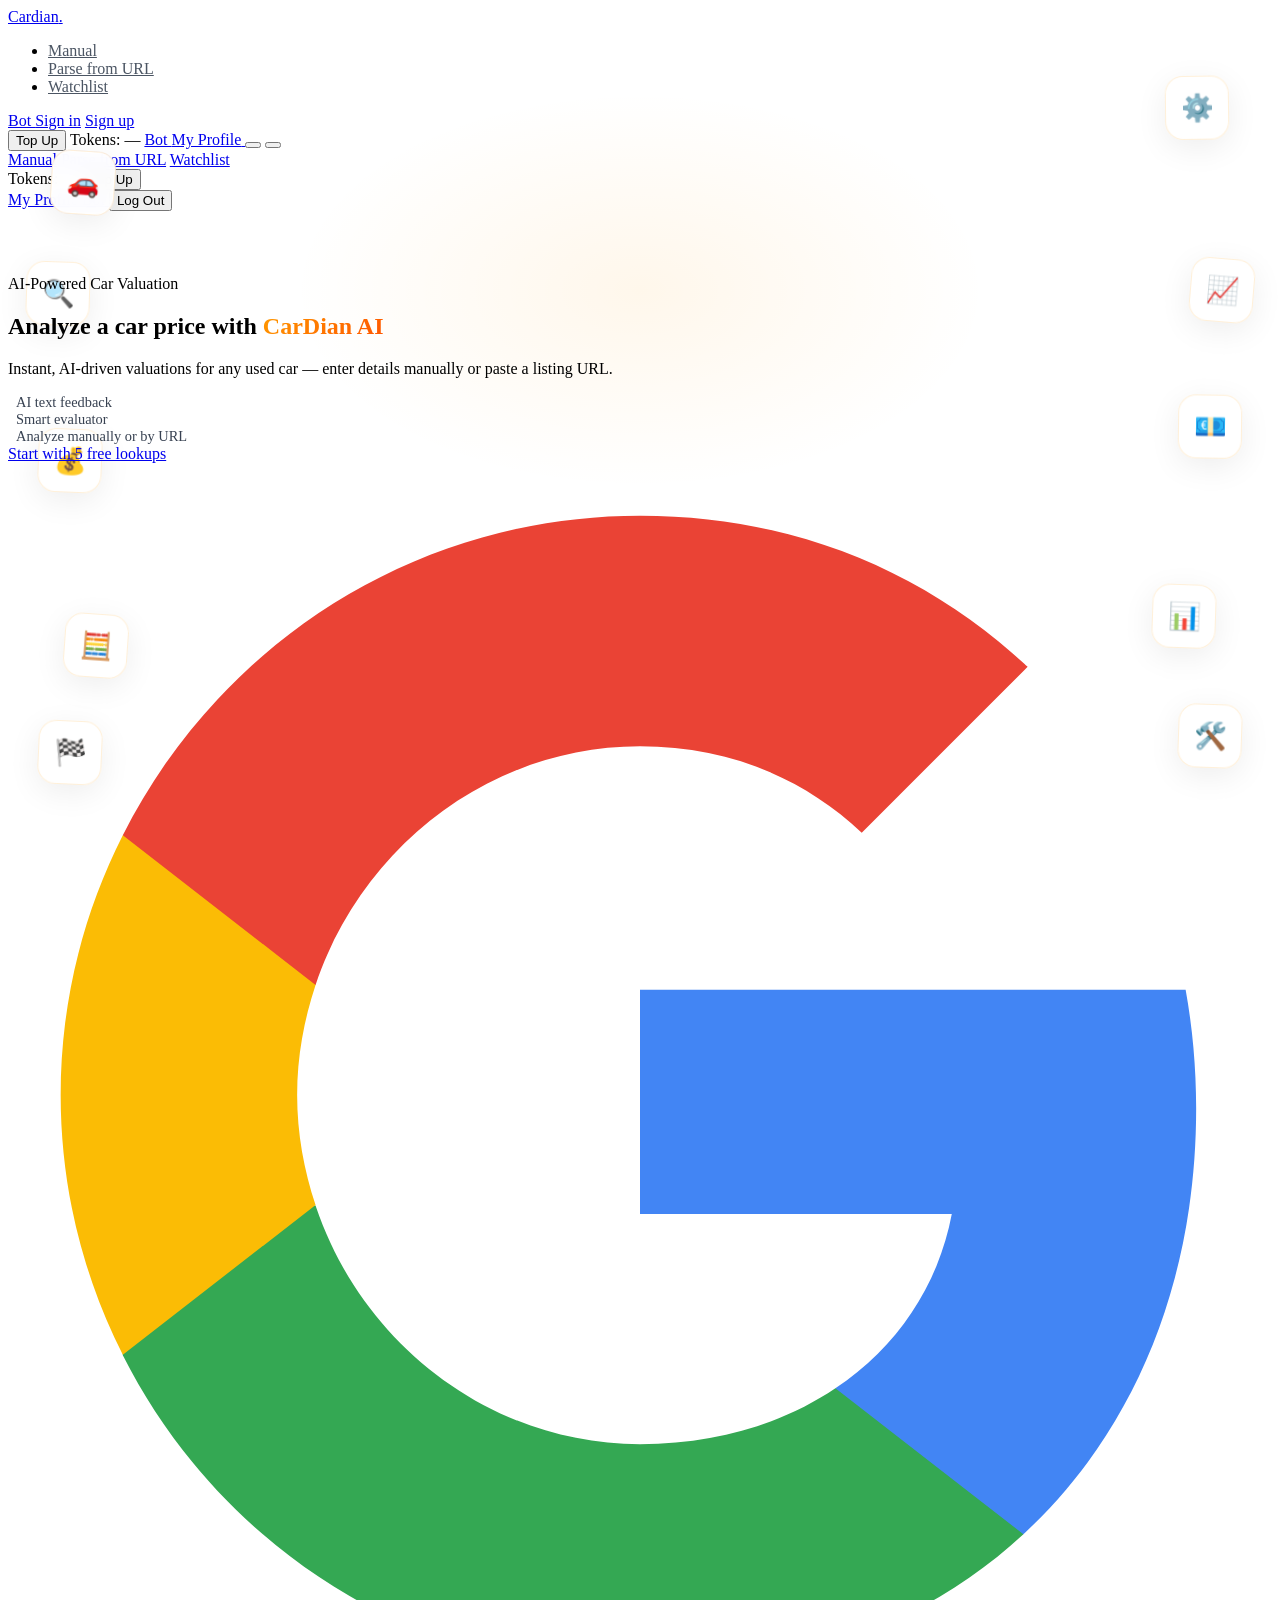
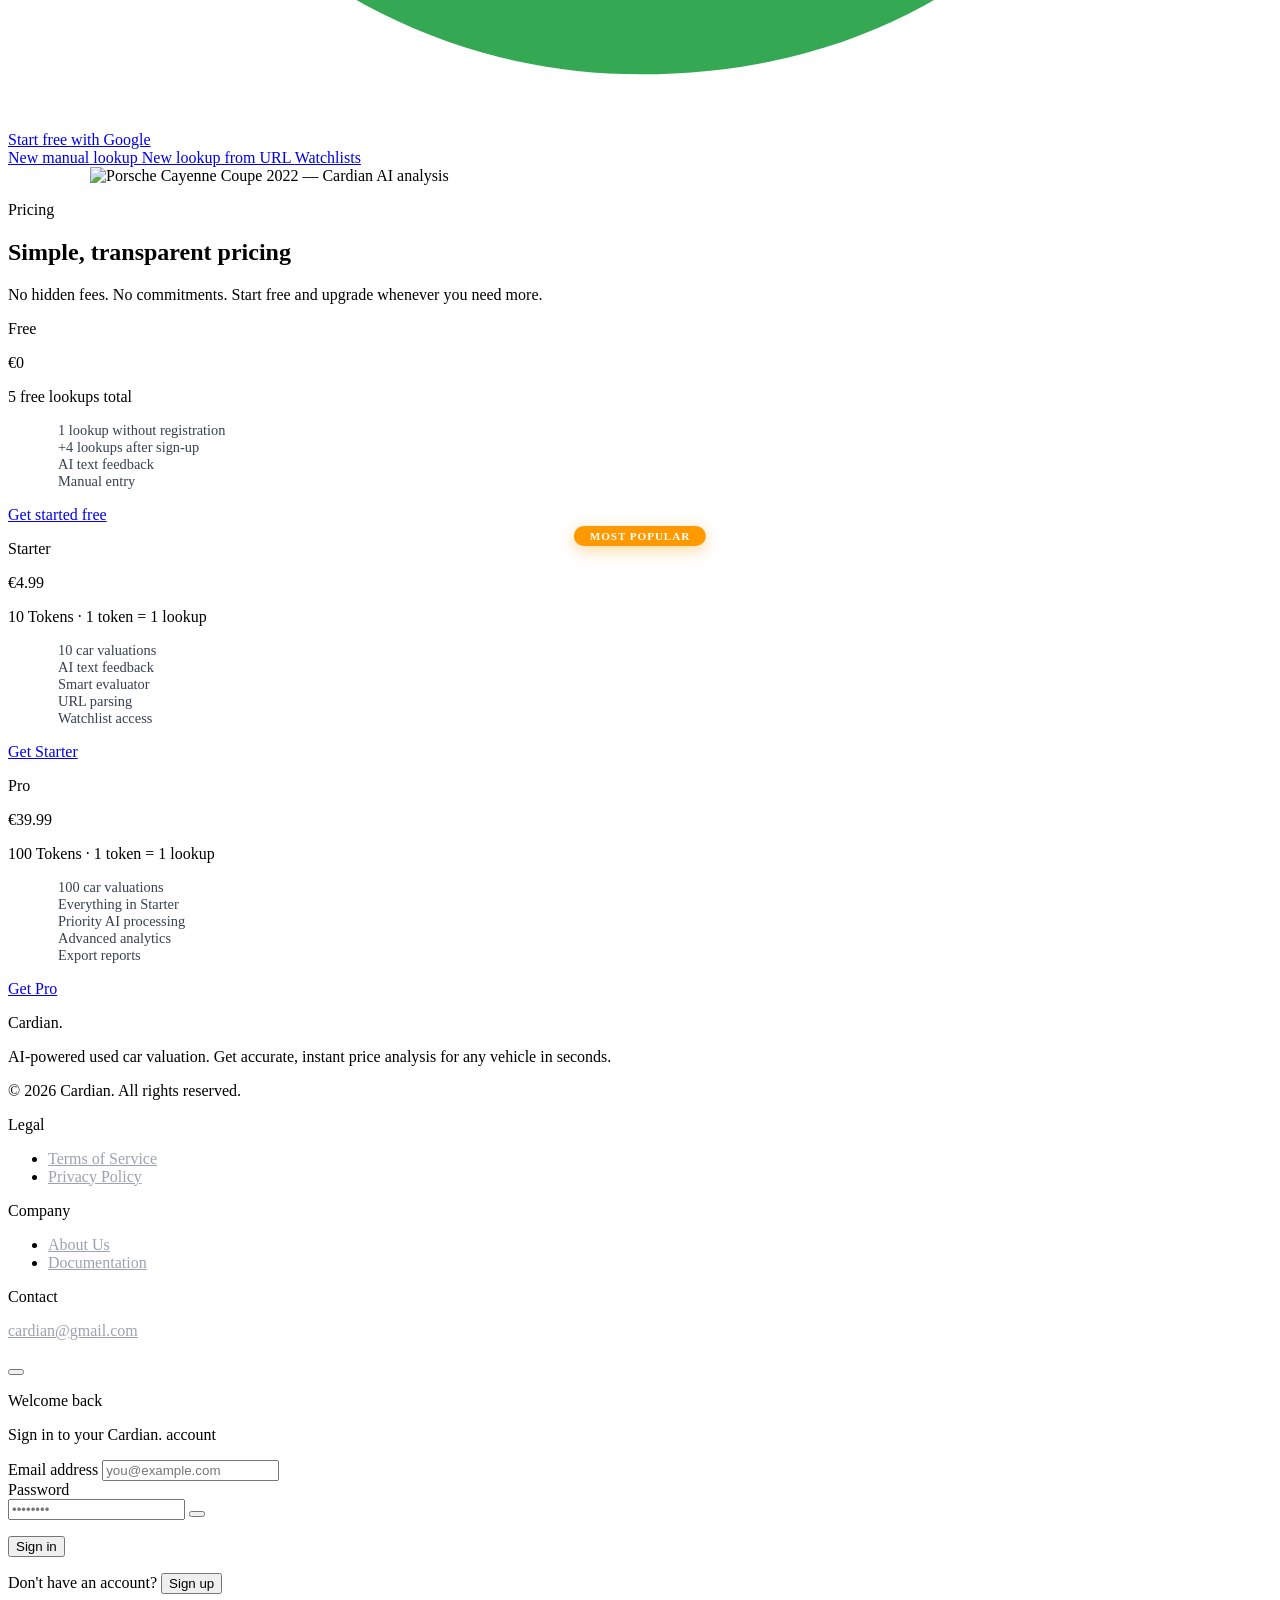
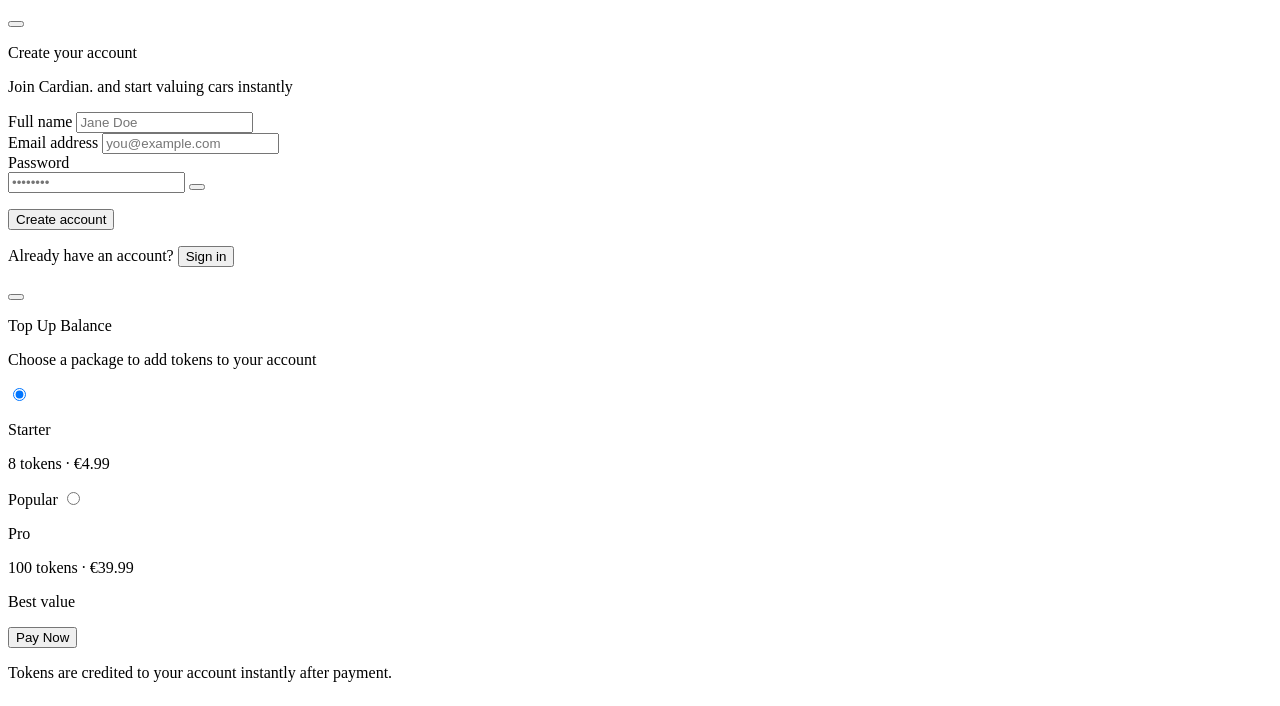
==== commit dda1fd87: "v2.1 adapt design 2" ====
--- a/frontend/index.html
+++ b/frontend/index.html
@@ -62,8 +62,8 @@
           <a href="https://t.me/CarDianAI_bot" target="_blank" rel="noopener noreferrer" class="hidden md:flex px-3 py-1.5 text-sm font-semibold text-white rounded-lg bg-[#229ED9] hover:bg-[#1a8bbf] hover:scale-105 transition-all duration-200 items-center gap-1.5">
             <i data-lucide="send" class="w-4 h-4"></i>Bot
           </a>
-          <a href="#" id="btn-signin" class="hidden md:block px-4 py-2 text-sm font-medium text-gray-700 hover:text-gray-900 transition-colors">Sign in</a>
-          <a href="#" id="btn-signup" class="px-4 py-2 text-sm font-semibold text-white rounded-lg bg-[#ff9900] hover:scale-105 hover:shadow-lg hover:shadow-orange-200 transition-all duration-200 shadow-md shadow-orange-100 whitespace-nowrap">Sign up</a>
+          <a href="#" id="btn-signin" class="px-4 py-2 text-sm font-medium text-gray-700 hover:text-gray-900 transition-colors whitespace-nowrap">Sign in</a>
+          <a href="#" id="btn-signup" class="hidden md:flex px-4 py-2 text-sm font-semibold text-white rounded-lg bg-[#ff9900] hover:scale-105 hover:shadow-lg hover:shadow-orange-200 transition-all duration-200 shadow-md shadow-orange-100 whitespace-nowrap">Sign up</a>
         </div>
 
         <!-- USER -->
